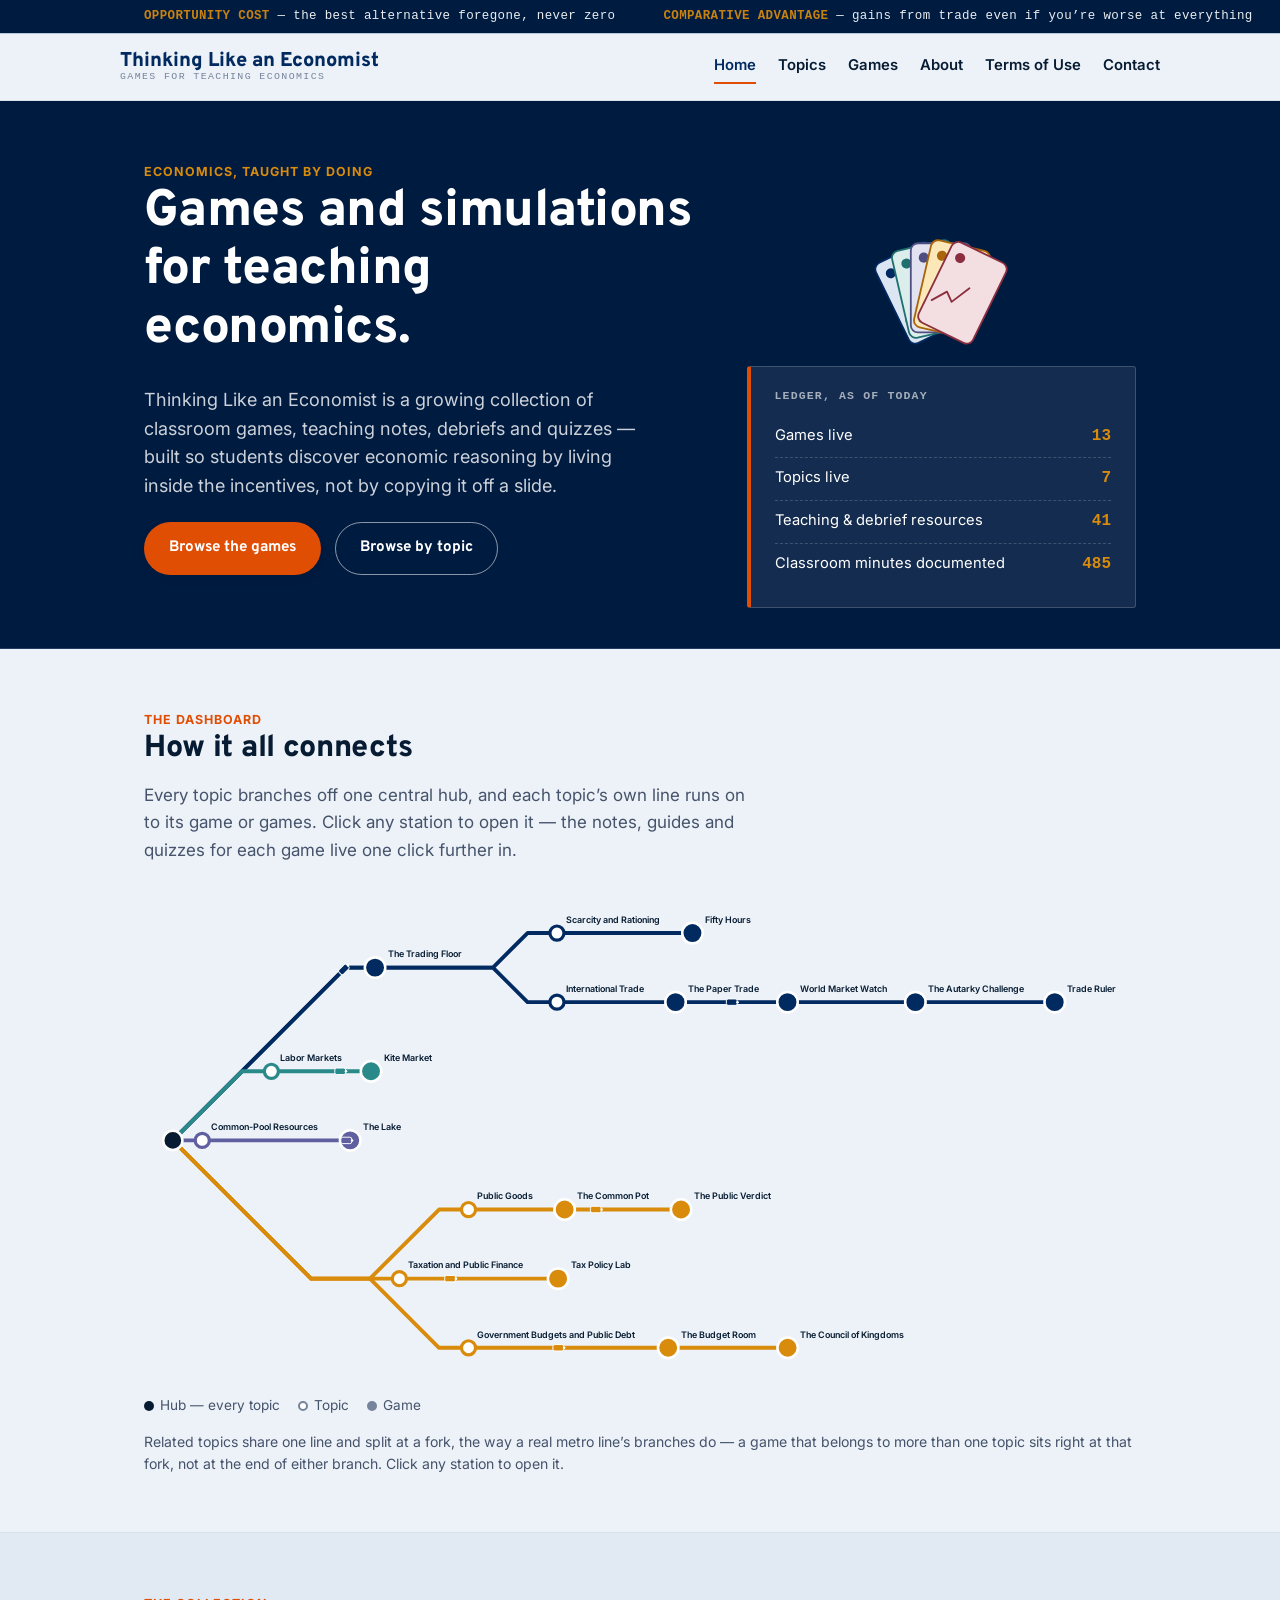
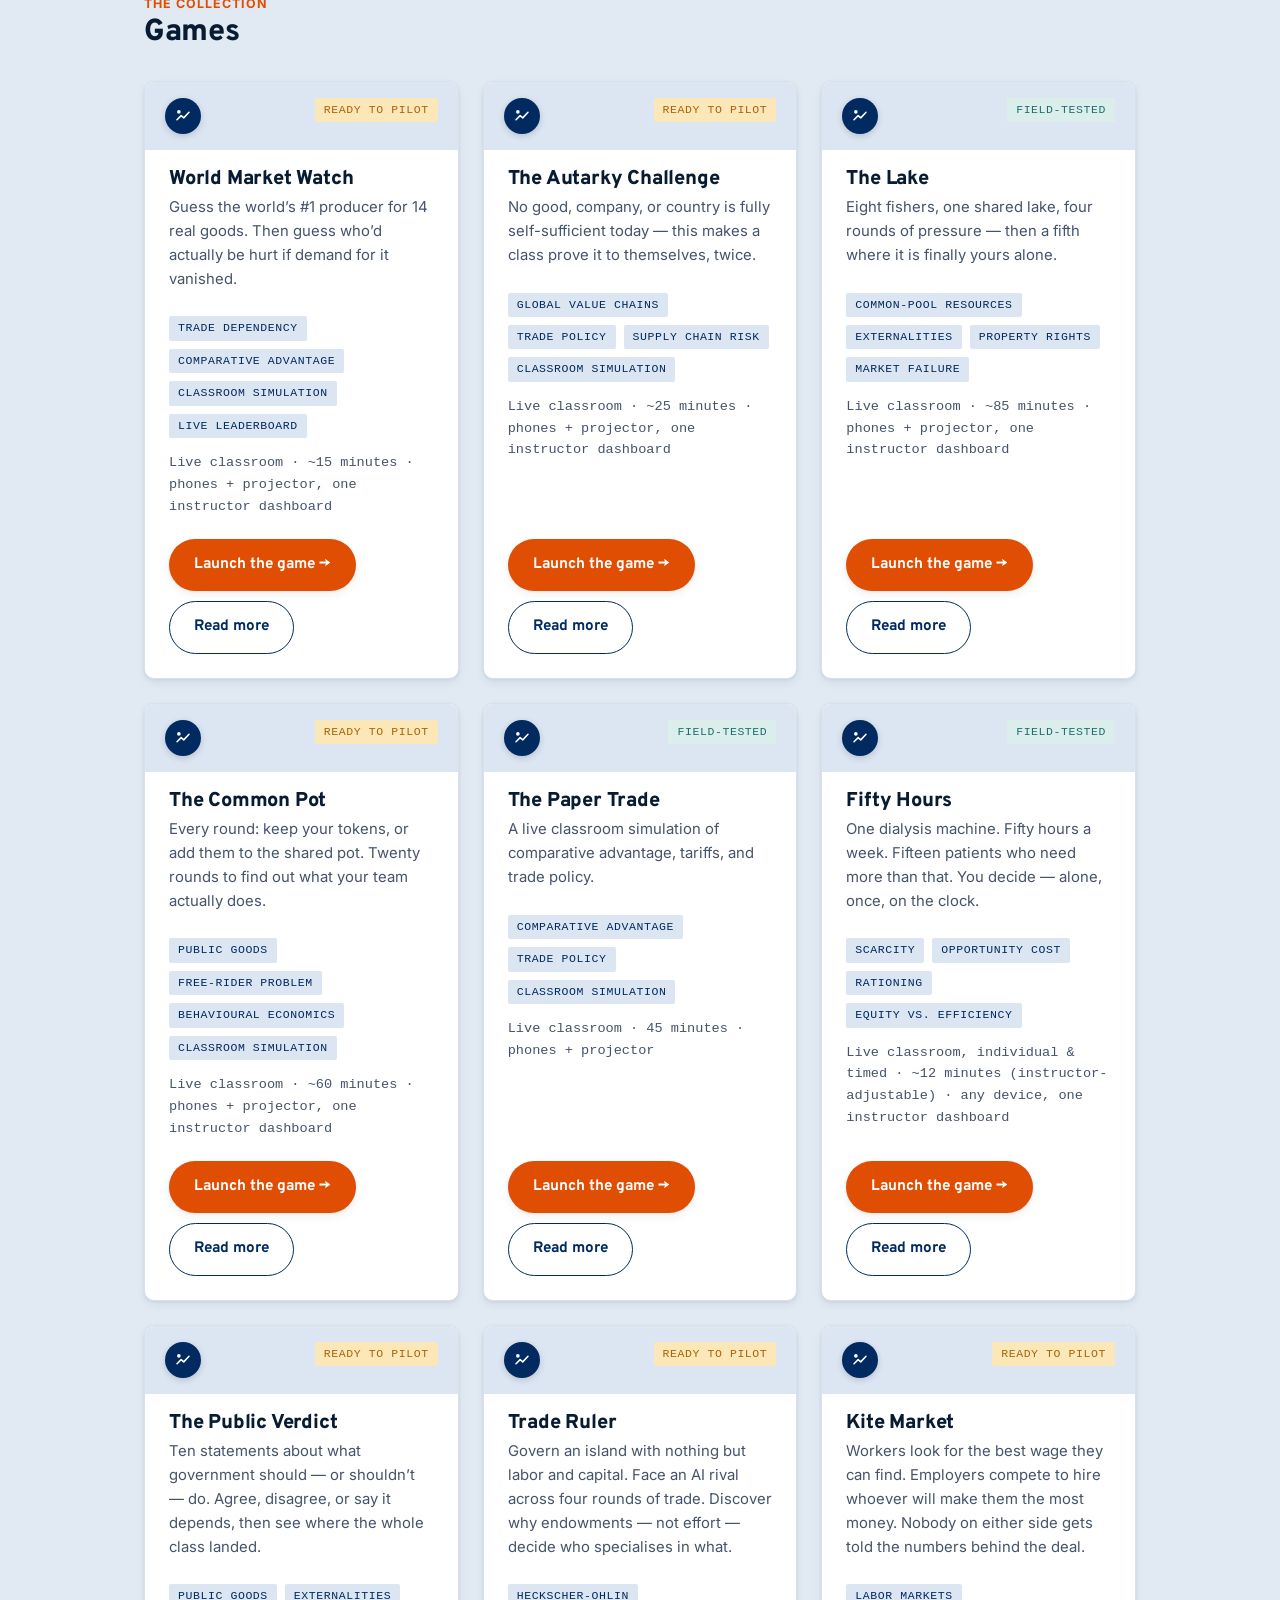
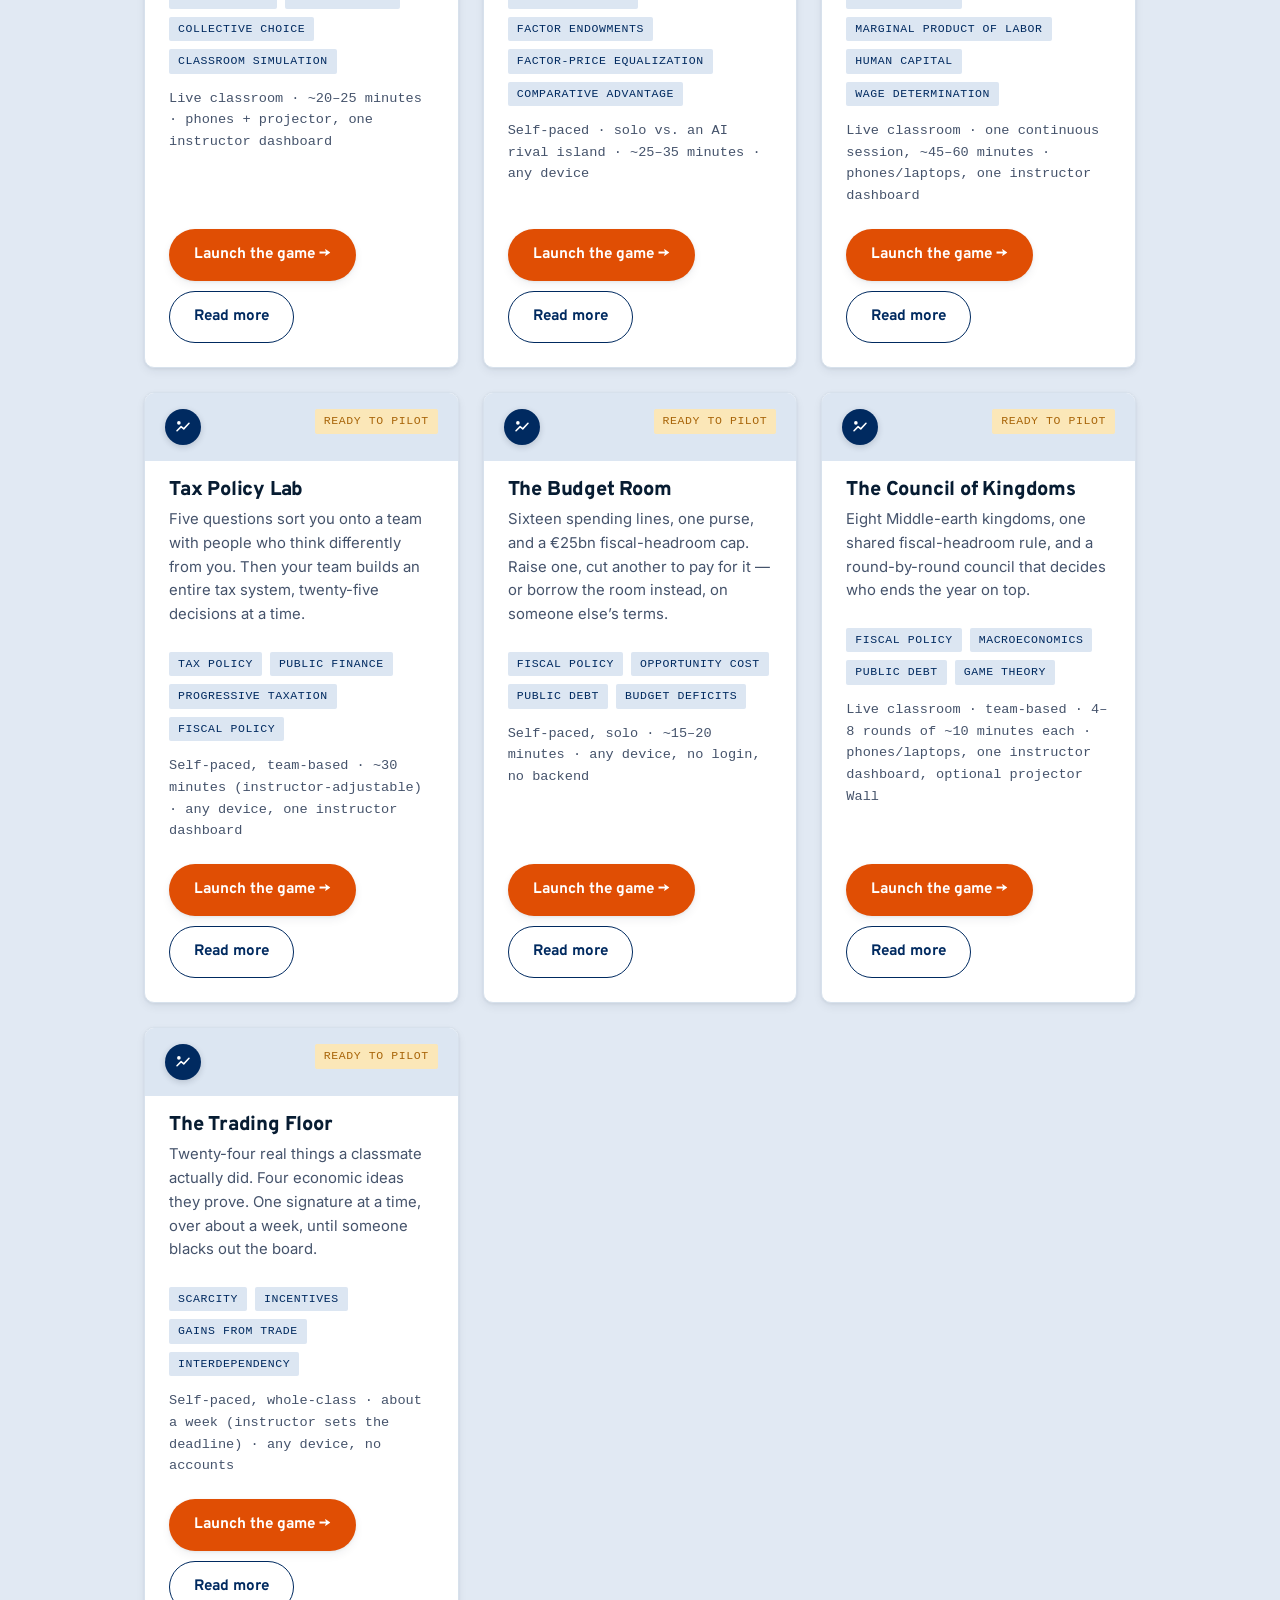
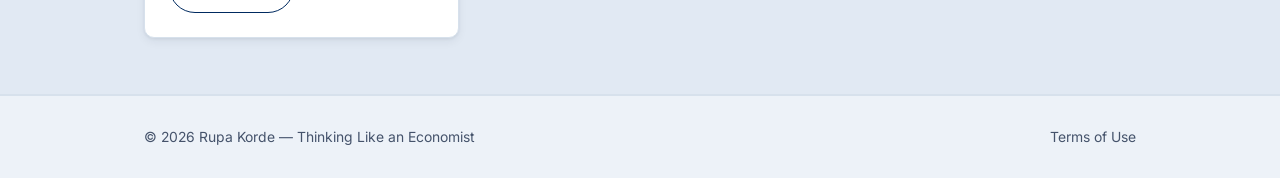
==== index.html @ d2909f65 "Cool the light-theme background, group games by live vs. self-paced Swap the light theme's warm crea" ====
<!DOCTYPE html>
<html lang="en">
<head>
<meta charset="UTF-8">
<meta name="viewport" content="width=device-width, initial-scale=1.0">
<title>Thinking Like an Economist</title>
<meta name="description" content="Classroom games for teaching economics by discovery, by Rupa Korde.">
<link rel="preconnect" href="https://fonts.googleapis.com">
<link rel="preconnect" href="https://fonts.gstatic.com" crossorigin>
<link href="https://fonts.googleapis.com/css2?family=Overpass:wght@400;600;700;800&family=Inter:wght@400;500;600;700&display=swap" rel="stylesheet">
<style>

/* ============================================================
   THINKING LIKE AN ECONOMIST — design tokens
   Restyled to match wageindicator-life-story.netlify.app: deep
   navy + warm cream + one confident burnt-orange accent, bold
   rounded Overpass headings over Inter body text. --blue is kept
   as the variable name for that navy (it’s still "the house
   colour"); --chalk/--rise/--stamp/--violet stay as the map’s
   categorical topic colours, just re-muted to sit quietly next
   to navy/cream/orange instead of reading as a bright rainbow.
   ============================================================ */
:root{
  --paper:      #EDF2F8;
  --paper-2:    #E1E9F3;
  --panel:      #FFFFFF;
  --ink:        #071C32;
  --ink-soft:   #45536B;
  --ink-faint:  #75839C;
  --rule:       #D7E1EC;
  --rule-strong:#B7C7DD;

  --blue:       #002A60;
  --blue-deep:  #001B40;
  --blue-soft:  #DCE6F2;
  --panel-deep: #001B40;
  --blue-line:  #002A60;

  --chalk:      #A8650A;
  --chalk-bg:   #FBE7B8;
  --chalk-line: #D98B0C;

  --rise:       #1F6F6F;
  --rise-bg:    #DCEEEC;
  --rise-line:  #2A8A8A;

  --stamp:      #8B2E3F;
  --stamp-bg:   #F3DEE1;
  --stamp-line: #A83A4D;

  --violet:     #4F4E82;
  --violet-bg:  #E3E2F0;
  --violet-line:#605FA0;

  --forest:     #2E6B3E;
  --forest-bg:  #DCEEDC;
  --forest-line:#3D8A4E;

  --plum:       #6B2E63;
  --plum-bg:    #EEDCEA;
  --plum-line:  #8A3D80;

  --orange:      #E04E04;
  --orange-deep: #B33E03;
  --orange-soft: #FBDDCC;

  --font-display: "Overpass", system-ui, -apple-system, "Segoe UI", sans-serif;
  --font-body: "Inter", system-ui, -apple-system, "Segoe UI", sans-serif;
  --font-mono: ui-monospace, "SF Mono", Menlo, monospace;

  --max: 1040px;

  --shadow-xs: 0 1px 2px rgba(7,28,50,.06);
  --shadow-sm: 0 1px 3px rgba(7,28,50,.07), 0 4px 10px rgba(7,28,50,.06);
  --shadow-md: 0 4px 10px rgba(7,28,50,.08), 0 10px 24px rgba(7,28,50,.09);
  --shadow-lg: 0 8px 16px rgba(7,28,50,.10), 0 20px 40px rgba(7,28,50,.14);
}

@media (prefers-color-scheme: dark){
  :root:not([data-theme="light"]){
    --paper:      #04152E;
    --paper-2:    #071F3E;
    --panel:      #0B2648;
    --ink:        #F3ECDD;
    --ink-soft:   #B9C4D6;
    --ink-faint:  #8393AC;
    --rule:       #1C3A63;
    --rule-strong:#2E4F7D;

    --blue:       #6E93D6;
    --blue-deep:  #A9C2EC;
    --blue-soft:  #14294A;
    --panel-deep: #0B2648;

    --chalk:      #F2B25A;
    --chalk-bg:   #3A2A10;
    --chalk-line: #E0993B;

    --rise:       #4FB5B5;
    --rise-bg:    #0F2C2C;
    --rise-line:  #63C9C9;

    --stamp:      #E27A8C;
    --stamp-bg:   #341419;
    --stamp-line: #D9899A;

    --violet:     #9B9AD1;
    --violet-bg:  #201F3A;
    --violet-line:#ADACDE;

    --forest:     #6FCB82;
    --forest-bg:  #12301A;
    --forest-line:#59C273;

    --plum:       #CB82C0;
    --plum-bg:    #301229;
    --plum-line:  #C359B6;

    --orange:      #FF7A3D;
    --orange-deep: #FFA06B;
    --orange-soft: #3A1D0E;
  }
}
:root[data-theme="dark"]{
  --paper:      #04152E;
  --paper-2:    #071F3E;
  --panel:      #0B2648;
  --ink:        #F3ECDD;
  --ink-soft:   #B9C4D6;
  --ink-faint:  #8393AC;
  --rule:       #1C3A63;
  --rule-strong:#2E4F7D;

  --blue:       #6E93D6;
  --blue-deep:  #A9C2EC;
  --blue-soft:  #14294A;
  --panel-deep: #0B2648;

  --chalk:      #F2B25A;
  --chalk-bg:   #3A2A10;
  --chalk-line: #E0993B;

  --rise:       #4FB5B5;
  --rise-bg:    #0F2C2C;
  --rise-line:  #63C9C9;

  --stamp:      #E27A8C;
  --stamp-bg:   #341419;
  --stamp-line: #D9899A;

  --violet:     #9B9AD1;
  --violet-bg:  #201F3A;
  --violet-line:#ADACDE;

  --forest:     #6FCB82;
  --forest-bg:  #12301A;
  --forest-line:#59C273;

  --plum:       #CB82C0;
  --plum-bg:    #301229;
  --plum-line:  #C359B6;

  --orange:      #FF7A3D;
  --orange-deep: #FFA06B;
  --orange-soft: #3A1D0E;
}

*{ box-sizing: border-box; }
html{ scroll-behavior: smooth; }
body{
  margin:0;
  background: var(--paper);
  color: var(--ink);
  font-family: var(--font-body);
  font-size: 17px;
  line-height: 1.6;
  -webkit-text-size-adjust: 100%;
}
img{ max-width:100%; display:block; }
a{ color: var(--blue); text-decoration: none; }
a:hover{ text-decoration: underline; }
:focus-visible{ outline: 2px solid var(--blue); outline-offset: 2px; }

h1,h2,h3,h4{
  font-family: var(--font-display);
  color: var(--ink);
  line-height: 1.14;
  margin: 0 0 .5em;
  text-wrap: balance;
  font-weight: 800;
  letter-spacing: -.01em;
}
h1{ font-size: clamp(2.1rem, 4.4vw, 3.2rem); }
h2{ font-size: clamp(1.5rem, 2.6vw, 1.9rem); }
h3{ font-size: 1.25rem; }
p{ margin: 0 0 1em; max-width: 65ch; }
.prose p, .prose li{ max-width: 68ch; }

.container{ max-width: var(--max); margin: 0 auto; padding: 0 24px; }
.eyebrow{
  font-family: var(--font-body);
  font-weight: 700;
  text-transform: uppercase;
  letter-spacing: .08em;
  font-size: .78rem;
  color: var(--orange);
}
.mono{ font-family: var(--font-mono); font-variant-numeric: tabular-nums; }

#app{ animation: page-fade-in .28s ease; }
@keyframes page-fade-in{
  from{ opacity: 0; transform: translateY(6px); }
  to{ opacity: 1; transform: translateY(0); }
}
@media (prefers-reduced-motion: reduce){
  #app{ animation: none; }
}

/* ---------------- header + ticker ---------------- */
.site-header{
  position: sticky; top:0; z-index: 30;
  background: var(--paper);
  border-bottom: 1px solid var(--rule);
  box-shadow: var(--shadow-xs);
}
.ticker-wrap{
  background: var(--panel-deep);
  color: #fff;
  overflow: hidden;
  white-space: nowrap;
  border-bottom: 1px solid var(--rule-strong);
}
.ticker{
  display:inline-flex;
  gap: 48px;
  padding: 6px 0;
  animation: ticker-scroll 42s linear infinite;
  font-family: var(--font-mono);
  font-size: .78rem;
  letter-spacing: .03em;
}
.ticker span{ opacity:.92; }
.ticker span b{ color: var(--chalk-line); font-weight:600; }
@keyframes ticker-scroll{
  from{ transform: translateX(0); }
  to{ transform: translateX(-50%); }
}
@media (prefers-reduced-motion: reduce){
  .ticker{ animation: none; }
}

.nav-row{
  display:flex; align-items:center; justify-content: space-between;
  gap: 16px; flex-wrap: wrap;
  padding: 16px 0;
}
.brand{
  font-family: var(--font-display);
  font-weight: 800;
  font-size: 1.25rem;
  color: var(--blue);
  display:flex; flex-direction:column; line-height:1.1;
}
.brand small{
  font-family: var(--font-mono);
  font-size: .62rem;
  letter-spacing: .14em;
  text-transform: uppercase;
  color: var(--ink-faint);
  font-weight: 500;
}
.site-nav{ display:flex; gap: 22px; flex-wrap: wrap; }
@media (max-width: 480px){
  .site-nav{ gap: 8px 10px; }
  .site-nav a{ font-size: .84rem; }
}
.site-nav a{
  color: var(--ink); font-weight: 600; font-size: .93rem;
  padding: 4px 0; border-bottom: 2px solid transparent;
}
.site-nav a{ transition: border-color .15s ease, color .15s ease; }
.site-nav a:hover{ text-decoration:none; border-bottom-color: var(--rule-strong); }
.site-nav a.active{ border-bottom-color: var(--orange); color: var(--blue); }

/* ---------------- buttons / tags / stamp ---------------- */
.btn{
  display:inline-flex; align-items:center; gap:.5em;
  font-family: var(--font-display); font-weight: 700; font-size: .95rem;
  padding: 13px 24px; border-radius: 999px;
  border: 1px solid transparent;
  background: var(--orange);
  color: #fff !important;
  cursor:pointer; text-decoration:none !important;
  box-shadow: var(--shadow-sm);
  transition: box-shadow .18s ease, transform .12s ease, background-color .15s ease;
}
.btn:hover{ background: var(--orange-deep); box-shadow: var(--shadow-md); transform: translateY(-2px); }
.btn:active{ transform: translateY(0); box-shadow: var(--shadow-xs); }
.btn.ghost{ background: transparent; border: 1.5px solid var(--blue); color: var(--blue) !important; box-shadow: none; }
.btn.ghost:hover{ background: var(--blue-soft); box-shadow: none; transform: translateY(-2px); }
.btn.disabled{ opacity:.55; cursor:not-allowed; pointer-events:none; background: var(--ink-faint); border-color: var(--ink-faint); box-shadow:none; transform:none; }

.tag{
  font-family: var(--font-mono); font-size: .72rem; text-transform: uppercase;
  letter-spacing: .05em; padding: 3px 9px; border-radius: 2px;
  background: var(--blue-soft); color: var(--blue);
  display:inline-block;
  align-self: flex-start; /* prevents a lone .tag from stretching full-width as a direct child of a flex column, e.g. .card */
}
.tag.live{ background: var(--rise-bg); color: var(--rise); }
.tag.chalk{ background: var(--chalk-bg); color: var(--chalk); }
.tag.stamp{ background: var(--stamp-bg); color: var(--stamp); }
.tag.violet{ background: var(--violet-bg); color: var(--violet); }

.stamp-badge{
  display:inline-block;
  font-family: var(--font-mono);
  font-size: .68rem;
  letter-spacing: .08em;
  text-transform: uppercase;
  color: var(--stamp);
  border: 1.5px solid var(--stamp);
  padding: 5px 10px;
  border-radius: 2px;
  transform: rotate(-3deg);
  background: var(--stamp-bg);
}

/* ---------------- hero / ledger spread ----------------
   Every page’s top band — home, games, topics, about, terms,
   contact, and every individual game/resource page — shares this
   one dark-navy treatment, so the whole site reads as one system
   rather than a light site with one dark page bolted on. */
.hero{
  padding: 56px 0 40px;
  background: var(--panel-deep);
  border-bottom: 1px solid rgba(255,255,255,.15);
}
.hero .eyebrow{ color: var(--chalk-line); }
.hero h1{ color: #fff; }
.hero p.lead{ color: rgba(255,255,255,.8); font-size: 1.13rem; max-width: 46ch; }
.hero .subnav{ border-bottom-color: rgba(255,255,255,.18); }
.hero .subnav a{ color: rgba(255,255,255,.65); }
.hero .subnav a:hover{ color: #fff; }
.hero .subnav a.active{ color: var(--chalk-line); border-bottom-color: var(--chalk-line); }
.hero .stamp-badge{ color: var(--chalk-line); border-color: var(--chalk-line); background: rgba(255,255,255,.08); }
.hero-home .index-card{
  background: rgba(255,255,255,.08);
  border-color: rgba(255,255,255,.18);
  border-left-color: var(--orange);
  box-shadow: none;
}
.hero-home .index-card h4{ color: rgba(255,255,255,.62); }
.hero-home .stat-row{ color: #fff; border-bottom-color: rgba(255,255,255,.18); }
.hero-home .stat-row .n{ color: var(--chalk-line); }
.hero .btn.ghost{ border-color: rgba(255,255,255,.55); color: #fff !important; }
.hero .btn.ghost:hover{ background: rgba(255,255,255,.12); }
.ledger-spread{
  display:grid; grid-template-columns: 1.3fr .9fr; gap: 40px; align-items: start;
}
@media (max-width: 760px){ .ledger-spread{ grid-template-columns: 1fr; } }
.hero-actions{ display:flex; gap: 14px; margin-top: 22px; flex-wrap: wrap; }

.hero-right{ display:flex; flex-direction:column; gap: 22px; }
.hero-art{ display:block; width:100%; max-width: 230px; height:auto; overflow: visible; margin: 0 auto; }
.hero-card{ animation: card-float 5s ease-in-out infinite; }
@keyframes card-float{
  0%, 100%{ transform: translateY(0); }
  50%{ transform: translateY(-7px); }
}
@media (max-width: 760px){ .hero-art{ max-width: 170px; } }
@media (prefers-reduced-motion: reduce){ .hero-card{ animation: none; } }

/* ---------------- scroll-reveal ---------------- */
.reveal{ opacity: 0; transform: translateY(18px); transition: opacity .55s ease, transform .55s ease; }
.reveal.in{ opacity: 1; transform: none; }
@media (prefers-reduced-motion: reduce){
  .reveal{ opacity:1; transform:none; transition:none; }
}

.index-card{
  background: var(--panel);
  border: 1px solid var(--rule);
  border-left: 4px solid var(--blue);
  border-radius: 3px;
  padding: 22px 24px;
  box-shadow: var(--shadow-sm);
}
.index-card h4{
  font-family: var(--font-mono); font-size: .72rem; letter-spacing:.1em;
  text-transform: uppercase; color: var(--ink-faint); margin: 0 0 14px;
}
.stat-row{
  display:flex; justify-content: space-between; align-items: baseline;
  padding: 8px 0; border-bottom: 1px dashed var(--rule);
  font-size: .92rem;
}
.stat-row:last-child{ border-bottom:none; }
.stat-row .n{ font-family: var(--font-mono); font-weight:600; color: var(--blue); font-size: 1rem; }

/* ---------------- sections ---------------- */
section{ padding: 56px 0; }
section.alt{ background: var(--paper-2); border-top:1px solid var(--rule); border-bottom:1px solid var(--rule); }
.section-head{ max-width: 620px; margin-bottom: 30px; }
.section-head p{ color: var(--ink-soft); }

.grid{ display:grid; grid-template-columns: repeat(auto-fit, minmax(270px, 1fr)); gap: 24px; }
.card{
  background: var(--panel); border: 1px solid var(--rule); border-radius: 10px;
  padding: 0; display:flex; flex-direction:column; overflow: hidden;
  box-shadow: var(--shadow-sm);
  transition: box-shadow .22s ease, transform .22s ease, border-color .22s ease;
}
.card:hover{ box-shadow: var(--shadow-lg); transform: translateY(-6px); border-color: var(--rule-strong); }
.card-band{
  display:flex; align-items:center; justify-content:space-between; gap:10px;
  padding: 16px 20px;
  background: var(--blue-soft);
}
.card-icon{
  width:36px; height:36px; border-radius:50%; flex:none;
  display:flex; align-items:center; justify-content:center;
  box-shadow: 0 2px 6px rgba(16,26,48,.18);
  background: var(--blue);
}
.card-body{ padding: 18px 24px 24px; display:flex; flex-direction:column; flex:1; }
.card h3{ margin-bottom: .3em; }
.card .muted{ color: var(--ink-soft); font-size: .93rem; }
.card .tags{ margin: 10px 0 14px; display:flex; gap:8px; flex-wrap:wrap; }
.card .spacer{ flex:1; }

/* ---------------- subway map ---------------- */
.map-legend{ display:flex; gap: 18px; flex-wrap: wrap; margin-top: 18px; font-size: .85rem; color: var(--ink-soft); }
.map-legend .dot{ display:inline-block; width:10px; height:10px; border-radius:50%; margin-right:6px; vertical-align: -1px; }
.subway-fig{ margin: 0; overflow-x: auto; overflow-y: hidden; -webkit-overflow-scrolling: touch; }
.subway-fig svg{ width:100%; min-width: 640px; height:auto; display:block; }
.subway-fig figcaption{ margin-top: 14px; color: var(--ink-soft); font-size: .88rem; }
.subway-fig a text{ fill: var(--ink); font-family: var(--font-body); transition: fill .15s ease; }
.subway-fig a:hover text{ fill: var(--blue); }
.subway-fig circle.station{ transition: stroke-width .15s ease, filter .15s ease; }
.subway-fig a:hover circle.station{ stroke-width: 4; filter: drop-shadow(0 3px 6px rgba(16,26,48,.28)); }

/* ---------------- game overview / notes ---------------- */
.game-head{ display:flex; justify-content: space-between; gap: 24px; flex-wrap: wrap; align-items:flex-start; margin-bottom: 8px; }
.subnav{
  display:flex; gap: 6px; flex-wrap: wrap; margin: 22px 0 34px;
  border-bottom: 1px solid var(--rule); padding-bottom: 2px;
}
.subnav a{
  font-family: var(--font-mono); font-size: .8rem; text-transform: uppercase; letter-spacing: .04em;
  color: var(--ink-soft); padding: 8px 12px; border-bottom: 2px solid transparent;
}
.subnav a:hover{ text-decoration:none; color: var(--ink); }
.subnav a.active{ color: var(--blue); border-bottom-color: var(--blue); font-weight: 600; }

.ledger-note{
  border-left: 3px solid var(--rule-strong);
  padding-left: 22px;
  position: relative;
}
.ledger-note::before{
  content:"";
  position:absolute; left:-1px; top:0; bottom:0; width:1px;
  background: repeating-linear-gradient(to bottom, var(--rule-strong) 0 6px, transparent 6px 12px);
  display:none;
}
.at-a-glance{
  display:grid; grid-template-columns: repeat(auto-fit, minmax(200px,1fr));
  gap: 16px; margin: 20px 0 30px;
}
.at-a-glance .item{
  background: var(--paper-2); border: 1px solid var(--rule); border-radius: 3px;
  padding: 12px 14px;
}
.at-a-glance .item .k{ font-family: var(--font-mono); font-size: .68rem; text-transform:uppercase; letter-spacing:.08em; color: var(--ink-faint); }
.at-a-glance .item .v{ font-size: .95rem; margin-top: 3px; }

.category-block{
  border: 1px solid var(--rule); border-radius: 4px; padding: 20px 22px; margin-bottom: 18px;
  background: var(--panel);
}
.category-block h4{ font-family: var(--font-display); font-size: 1.08rem; margin: 0 0 6px; }
.category-block .count{ font-family: var(--font-mono); font-size: .78rem; color: var(--ink-faint); }
.condition-example{
  border-top: 1px dashed var(--rule); margin-top: 12px; padding-top: 12px;
}
.condition-example .title{ font-weight: 600; font-size: .95rem; }
.condition-example .debrief{ color: var(--blue); font-size: .85rem; font-family: var(--font-mono); }
.discussion-q{
  margin-top: 12px; padding: 10px 14px; background: var(--chalk-bg); border-radius: 3px;
  font-size: .9rem; color: var(--chalk);
}

.glossary dt{ font-weight: 700; font-family: var(--font-display); font-size: 1.02rem; margin-top: 16px; }
.glossary dd{ margin: 4px 0 0; color: var(--ink-soft); }

/* ---------------- quiz ---------------- */
.quiz-progress{
  font-family: var(--font-mono); font-size: .85rem; color: var(--ink-soft); margin-bottom: 18px;
}
.quiz-q{
  border: 1px solid var(--rule); border-radius: 4px; padding: 18px 20px; margin-bottom: 16px; background: var(--panel);
}
.quiz-q .qn{ font-family: var(--font-mono); font-size: .74rem; color: var(--ink-faint); }
.quiz-q .qtext{ font-weight: 600; margin: 6px 0 12px; }
.quiz-opt{ display:flex; align-items:flex-start; gap: 10px; padding: 8px 0; cursor:pointer; font-size: .95rem; }
.quiz-opt input{ margin-top: 4px; accent-color: var(--blue); }
.quiz-q.graded.correct{ border-color: var(--rise-line); }
.quiz-q.graded.wrong{ border-color: var(--stamp-line); }
.quiz-explain{ display:none; margin-top: 10px; padding: 10px 12px; border-radius: 3px; font-size: .88rem; }
.quiz-q.graded .quiz-explain{ display:block; }
.quiz-q.graded.correct .quiz-explain{ background: var(--rise-bg); color: var(--rise); }
.quiz-q.graded.wrong .quiz-explain{ background: var(--stamp-bg); color: var(--stamp); }
.quiz-opt.opt-correct{ font-weight:700; }
.quiz-score{
  border: 2px solid var(--blue); border-radius: 4px; padding: 20px 24px; margin-bottom: 24px;
  background: var(--blue-soft);
  box-shadow: var(--shadow-sm);
  display:none;
}
.quiz-score.show{ display:block; }
.quiz-score .big{ font-family: var(--font-mono); font-size: 2rem; color: var(--blue); font-weight:600; }

/* ---------------- about ---------------- */
.about-layout{ display:grid; grid-template-columns: 220px 1fr; gap: 40px; align-items: start; }
@media (max-width: 640px){ .about-layout{ grid-template-columns: 1fr; } }
/* A colour-ring monogram badge — every one of the site’s five topic
   colours in one place, standing in for a portrait until a real photo
   exists. To swap in a photo later: put it at assets/img/rupa-korde.jpg
   and replace .portrait’s two inner divs with a single <img>; .portrait
   img below already has the fill/crop rule ready for that swap. */
.portrait{
  position:relative; width:100%; max-width:230px; aspect-ratio:1; margin: 0 auto;
  border-radius:50%; padding:9px;
  background: conic-gradient(from 200deg, var(--blue), var(--rise), var(--violet), var(--chalk), var(--stamp), var(--blue));
  box-shadow: var(--shadow-md);
}
.portrait-inner{
  position:absolute; inset:9px; border-radius:50%; background: var(--panel);
  display:flex; align-items:center; justify-content:center;
  font-family: var(--font-display); font-weight:600; font-size:3.4rem; color: var(--ink);
}
.portrait img{ width:100%; height:100%; object-fit:cover; border-radius:50%; }

.editor-note{
  border-left: 3px solid var(--chalk-line); background: var(--chalk-bg); padding: 10px 14px;
  font-size: .87rem; color: var(--chalk); margin: 0 0 1.4em; border-radius: 0 3px 3px 0;
}
.editor-note strong{ color: var(--ink); }

/* ---------------- terms ---------------- */
.clause{ margin-bottom: 34px; }
.clause h2{ display:flex; align-items:baseline; gap: 10px; }
.clause .concept{ font-family: var(--font-mono); font-size: 1.15rem; font-weight: 600; text-transform:uppercase; letter-spacing:.03em; color: var(--blue); background: var(--blue-soft); padding: 6px 12px; border-radius: 3px; }

.empty-state{ border: 1px dashed var(--rule); border-radius: 4px; padding: 32px; text-align: center; color: var(--ink-soft); }

/* ---------------- contact form ---------------- */
.contact-form{ max-width: 560px; display:flex; flex-direction:column; gap:18px; }
.contact-form .field{ display:flex; flex-direction:column; gap:6px; }
.contact-form .field span{
  font-family: var(--font-mono); font-size: .74rem; text-transform: uppercase;
  letter-spacing: .06em; color: var(--ink-soft);
}
.contact-form input, .contact-form textarea{
  font-family: var(--font-body); font-size: .98rem; color: var(--ink);
  background: var(--panel); border: 1px solid var(--rule); border-radius: 3px;
  padding: 11px 13px; resize: vertical;
  transition: border-color .15s ease, box-shadow .15s ease;
}
.contact-form input:focus, .contact-form textarea:focus{
  outline: none; border-color: var(--blue); box-shadow: 0 0 0 3px var(--blue-soft);
}
.contact-form button{ align-self: flex-start; }

/* ---------------- accordions ---------------- */
.accordion{ border-top: 1px solid var(--rule); margin: 18px 0; }
.accordion-item{ border-bottom: 1px solid var(--rule); }
.accordion-header{
  width:100%; text-align:left; background:none; border:none; padding:16px 4px;
  font-family: var(--font-display); font-size: 1.08rem; font-weight:600; color: var(--ink);
  cursor:pointer; display:flex; justify-content:space-between; align-items:center; gap:14px;
  transition: color .15s ease;
}
.accordion-header:hover{ color: var(--blue); }
.accordion-item .chev{ transition: transform .15s ease; color: var(--ink-faint); font-size: 1.2rem; flex:none; }
.accordion-item.open .chev{ transform: rotate(180deg); }
.accordion-panel{ padding: 0 4px 22px; }
.accordion-panel h4{ font-family: var(--font-display); font-size: 1rem; margin: 16px 0 8px; }
.accordion-panel .accordion{ margin: 8px 0 0; }

/* ---------------- tabs (round selector / category selector) ---------------- */
.tabs{ margin: 18px 0 30px; }
.tab-buttons{ display:flex; flex-wrap:wrap; gap: 8px; margin-bottom: 20px; }
.tab-btn{
  font-family: var(--font-mono); font-size: .76rem; text-transform: uppercase; letter-spacing: .03em;
  padding: 9px 15px; border: 1px solid var(--rule); background: var(--panel); border-radius: 20px;
  cursor:pointer; color: var(--ink-soft);
  transition: border-color .15s ease, color .15s ease, background-color .15s ease, box-shadow .15s ease;
}
.tab-btn:hover{ border-color: var(--rule-strong); color: var(--ink); box-shadow: var(--shadow-xs); }
.tab-btn.active{ background: var(--blue); color: #fff; border-color: var(--blue); box-shadow: var(--shadow-xs); }

.epigraph{
  font-family: var(--font-display); font-style: italic; font-size: 1.05rem; color: var(--ink-soft);
  border-left: 3px solid var(--rule-strong); padding-left: 16px; margin: 0 0 14px;
}
.price-badge{ font-family: var(--font-mono); font-size: .82rem; color: var(--blue); font-weight:600; margin: 0 0 12px; }
.worked-box{
  background: var(--paper-2); border: 1px solid var(--rule); border-radius: 4px;
  padding: 14px 18px; font-family: var(--font-mono); font-size: .84rem; line-height: 1.8; margin: 14px 0;
}
.prompt-box{ border: 1px dashed var(--rule-strong); border-radius: 4px; padding: 12px 16px; margin-top: 14px; background: var(--panel); }
.prompt-box .p-item{ font-size: .87rem; color: var(--ink-soft); margin-bottom: 6px; }
.prompt-box .p-item::before{ content: "✎  "; }

.qa-block{ margin-top: 14px; padding: 12px 16px; border-left: 3px solid var(--blue); background: var(--blue-soft); border-radius: 0 3px 3px 0; }
.qa-block .who{ font-family: var(--font-mono); font-size: .72rem; text-transform: uppercase; letter-spacing: .06em; color: var(--blue); margin-bottom: 4px; }
.qa-block ul{ margin: 4px 0; }
.qa-block .opens{ font-size: .82rem; color: var(--ink-soft); margin-top: 8px; }

/* ---------------- print: this site is not meant to be printed whole ---------------- */
@media print{
  body *{ visibility: hidden !important; }
  body::after{
    content: "Thinking Like an Economist is built to be read online, one section at a time — not printed as a single document. Visit the site to continue.";
    visibility: visible !important; position: fixed; top: 38%; left: 8%; right: 8%;
    font-family: system-ui, sans-serif; font-size: 20px; text-align: center; color: #000;
  }
}

/* ---------------- footer ---------------- */
.site-footer{ border-top: 1px solid var(--rule); padding: 30px 0; color: var(--ink-soft); font-size: .87rem; }
.site-footer .container{ display:flex; justify-content: space-between; flex-wrap: wrap; gap: 12px; }
.site-footer a{ color: var(--ink-soft); }

</style>
</head>
<body>

<header class="site-header">
  <div class="ticker-wrap">
    <div class="container">
      <div class="ticker" id="ticker"></div>
    </div>
  </div>
  <div class="container nav-row">
    <a class="brand" href="#/">Thinking Like an Economist<small>Games for teaching economics</small></a>
    <nav class="site-nav" id="site-nav">
      <a href="#/" data-route="">Home</a>
      <a href="#/topics" data-route="topics">Topics</a>
      <a href="#/games" data-route="games">Games</a>
      <a href="#/about" data-route="about">About</a>
      <a href="#/terms" data-route="terms">Terms of Use</a>
      <a href="#/contact" data-route="contact">Contact</a>
    </nav>
  </div>
</header>

<main id="app"></main>

<footer class="site-footer">
  <div class="container">
    <span>&copy; <span id="year"></span> Rupa Korde — Thinking Like an Economist</span>
    <a href="#/terms">Terms of Use</a>
  </div>
</footer>

<script>
document.getElementById("year").textContent = new Date().getFullYear();

/* ============================================================
   DATA
   Add a new game: add an entry to GAMES, then a matching entry
   in TEACHING_NOTES / DEBRIEF_NOTES / STUDENT_NOTES / QUIZZES
   keyed by the same id. Add a new topic: add to TOPICS.
   ============================================================ */

/* ARCHIVED — not live. All games were removed from the site because their
   deployed links ran on the FLAME-linked Google account, which is no
   longer in use. This object is untouched and ready to reuse: once a
   game is redeployed from the new account, copy its entry (or the whole
   object) into the live `GAMES` below and update `link`.
   Per instruction: do not deploy or link games from the FLAME Apps
   Script account going forward. */
var GAMES_ARCHIVE = {
  "heckscher-ohlin": {
    id: "heckscher-ohlin",
    title: "The Heckscher-Ohlin Trade Game",
    tagline: "Two blocs, two goods, two factors, one recipe book — same technology, different endowments, and trade emerges anyway.",
    description: "Two blocs of teams — labour-abundant Labouria and capital-abundant Capitalia — hold the exact same recipes for Cloth and Machinery. Working alone from their own endowment, each bloc discovers its own home price for Cloth before a word of theory is said. When the border opens, both sides specialise in whatever their abundant factor makes cheaply and trade for the rest. A closing twist reassigns each student a factor of production and shows that not everyone inside a winning country actually wins.",
    format: "Live classroom · ~60 minutes · phones + projector, or paper and a whiteboard",
    status: "dev",
    statusLabel: "Ready to pilot",
    tags: ["Factor endowments", "Heckscher-Ohlin", "Gains from trade", "Income distribution"],
    link: "https://script.google.com/a/macros/flame.edu.in/s/AKfycbygfXhXjIZSCMP-3QKNZF2jBHD26bm_3FeGsavpa0x_IfjjLQ40hX999TgeDOSlpQIChg/exec",
    linkLabel: null,
    minutes: 60,
    glance: [
      { k: "Format", v: "Live classroom · ~60 minutes · phones + projector, or paper and a whiteboard" },
      { k: "Groups", v: "Any even number of teams, split into two blocs" },
      { k: "Status", v: "Designed and ready to pilot — not yet run in a classroom" }
    ]
  }
};

/* LIVE. */
var GAMES = {
  "world-market-watch": {
    id: "world-market-watch",
    title: "World Market Watch",
    tagline: "Guess the world’s #1 producer for 14 real goods. Then guess who’d actually be hurt if demand for it vanished.",
    description: "For each of 14 real products, a student first guesses which country produces the most of it — then, before that answer is revealed, guesses which of the same five countries would be hit hardest, as a share of their own economy, if world demand collapsed. The two guesses are often different countries. A live class pulse, two power-ups, streak and speed bonuses, and a running leaderboard turn a 15-minute warm-up into a real lesson about the gap between who makes the most and who actually depends on it most.",
    format: "Live classroom · ~15 minutes · phones + projector, one instructor dashboard",
    mode: "live",
    status: "dev",
    statusLabel: "Ready to pilot",
    tags: ["Trade dependency", "Comparative advantage", "Classroom simulation", "Live leaderboard"],
    link: "https://script.google.com/macros/s/AKfycbwE36cyudETUuSW6-pPmJTRHIuBAJpczHX8y0ii49EJ5aJaUndZ50wwt-ejW1ttkMBcrg/exec",
    linkLabel: null,
    minutes: 15,
    glance: [
      { k: "Format", v: "Live classroom · ~15 minutes · phones + projector" },
      { k: "Products", v: "14 real goods, order shuffled per student" },
      { k: "Mechanics", v: "Streak & speed bonuses, two power-ups, a live class pulse, a leaderboard" }
    ]
  },
  "autarky-challenge": {
    id: "autarky-challenge",
    title: "The Autarky Challenge",
    tagline: "No good, company, or country is fully self-sufficient today — this makes a class prove it to themselves, twice.",
    description: "Part one asks the room to name one good that could be made entirely within a single country, then takes a pencil apart, piece by piece, to show why the honest answer is none. Part two follows one smartphone through a real supply chain — a lithium mine in Chile, a chip fab in Taiwan, a battery plant in China, final assembly in Vietnam — and fires five real disruptions at it one at a time: an earthquake, a tariff, a blocked shipping route, nationalised mines, a factory fire. Each time, students predict what breaks, see the real production/price/employment/GDP consequences, then choose how they would respond from four policy options judged on fit, not marked right or wrong.",
    format: "Live classroom · ~25 minutes · phones + projector, one instructor dashboard",
    mode: "live",
    status: "dev",
    statusLabel: "Ready to pilot",
    tags: ["Global value chains", "Trade policy", "Supply chain risk", "Classroom simulation"],
    link: "https://script.google.com/macros/s/AKfycbysshexD8FlxGHGT36y5RApIt67KMyE-6PlAaPYPDUVXkHAo0CT85xgFpGbocljjbbVvw/exec",
    linkLabel: null,
    minutes: 25,
    glance: [
      { k: "Format", v: "Live classroom · ~25 minutes · phones + projector" },
      { k: "Structure", v: "12 instructor-paced steps, in two parts" },
      { k: "Case product", v: "One smartphone, a real four-country supply chain" }
    ]
  },
  "the-lake": {
    id: "the-lake",
    title: "The Lake",
    tagline: "Eight fishers, one shared lake, four rounds of pressure — then a fifth where it is finally yours alone.",
    description: "Eight students share a lake of 144 fish for four rounds, deciding privately each time how many to take while the price of a fish climbs from ₹10 toward ₹40. Between rounds the rules change — first nothing, then talk without enforcement, then a quota with a coin-toss inspector, then a certain price on overuse. In the fifth round the lake is divided into private ponds. The class discovers the tragedy of the commons by living it, then discovers why it is not inevitable.",
    format: "Live classroom · ~85 minutes · phones + projector, one instructor dashboard",
    mode: "live",
    status: "live",
    statusLabel: "Field-tested",
    tags: ["Common-pool resources", "Externalities", "Property rights", "Market failure"],
    link: "https://script.google.com/macros/s/AKfycbw-5W20lI6S_MAK5QQZnCsFptC97rQ_wnrXzjSEBfXukCASGugDZFkItd3ZtUk8Rpcnfg/exec",
    linkLabel: null,
    minutes: 85,
    glance: [
      { k: "Format", v: "Live classroom · ~85 minutes" },
      { k: "Lake size", v: "8 fishers per lake · any number of lakes at once" },
      { k: "Ceiling", v: "₹10,560 lake account, at six fish a round, every round" }
    ]
  },
  "the-common-pot": {
    id: "the-common-pot",
    title: "The Common Pot",
    tagline: "Every round: keep your tokens, or add them to the shared pot. Twenty rounds to find out what your team actually does.",
    description: "Up to forty students split into four teams. Each round, every student divides a token endowment between keeping it — worth a fixed amount to them alone — and giving it to the team’s shared pot, which pays every teammate back, not just the giver. The same numbers that decide everything (the private payoff, the pot’s return rate, any minimum target) simply change from round to round, in four blocks: a fixed baseline, a falling private return, a rising outside match, and a closing run of tipping-point and uncertainty rounds. Nothing is ever labelled for students — no round count, no free-rider talk, no “public good” — they only ever see the numbers and decide what to do about them.",
    format: "Live classroom · ~60 minutes · phones + projector, one instructor dashboard",
    mode: "live",
    status: "dev",
    statusLabel: "Ready to pilot",
    tags: ["Public goods", "Free-rider problem", "Behavioural economics", "Classroom simulation"],
    link: "https://script.google.com/macros/s/AKfycbzjPc_ynBoxYZxC3Ihdrtwjo65DczOAh7iz8Da3Hm5cXqIM-s8ZhIlcqoe2gNymtpjh/exec",
    linkLabel: null,
    minutes: 60,
    glance: [
      { k: "Format", v: "Live classroom · ~60 minutes · phones + projector" },
      { k: "Structure", v: "20 rounds in 4 blocks, with 3 built-in discussion breaks" },
      { k: "Teams", v: "4 teams (A–D), up to ~40 students, self-balancing" }
    ]
  },
  "trade-game": {
    id: "trade-game",
    title: "The Paper Trade",
    tagline: "A live classroom simulation of comparative advantage, tariffs, and trade policy.",
    description: "Students are split into six “countries” with unequal tools and starting cash, and must manufacture and trade paper shapes for profit while the instructor fires real-time conditions — tariffs, subsidies, embargoes, quotas, cartels — into the live market. Based on John Sloman’s International Trade Game (Economics Network, 2002).",
    format: "Live classroom · 45 minutes · phones + projector",
    mode: "live",
    status: "live",
    statusLabel: "Field-tested",
    tags: ["Comparative advantage", "Trade policy", "Classroom simulation"],
    link: "https://script.google.com/macros/s/AKfycbwDs-5uIXomQLvFnsyFgihArn8-fIld6hQGhUOsWozQEgRlLml0xLICMv7TxAqx3qfAwg/exec",
    linkLabel: null,
    minutes: 45,
    glance: [
      { k: "Format", v: "Live classroom · 45 minutes · phones + projector" },
      { k: "Class size", v: "40 students · 6 countries" },
      { k: "Conditions in the library", v: "51 across 6 categories" }
    ]
  },
  "fifty-hours": {
    id: "fifty-hours",
    title: "Fifty Hours",
    tagline: "One dialysis machine. Fifty hours a week. Fifteen patients who need more than that. You decide — alone, once, on the clock.",
    description: "Each student runs a district hospital with one dialysis machine — fifty hours a week, and fifteen patients on this morning’s list whose combined need is ninety-five. There is no team and no live market: they allocate the hours alone, submit once, then answer fifteen graded questions on the economics of the choice they just made — scarcity, opportunity cost, sunk cost, and the gap between what people say about fairness and what they actually do once the machine is theirs to run. The instructor dashboard turns the whole class’s decisions into the debrief in real time.",
    format: "Live classroom, individual & timed · ~12 minutes (instructor-adjustable) · any device, one instructor dashboard",
    mode: "live",
    status: "live",
    statusLabel: "Field-tested",
    tags: ["Scarcity", "Opportunity cost", "Rationing", "Equity vs. efficiency"],
    link: "https://script.google.com/macros/s/AKfycbwjEaH_ycldVWevCoJqLyht9IehdmA2S_csukSFUqLTjX-lR3FLKk4DjSQkBbVoePKtRw/exec",
    linkLabel: null,
    minutes: 12,
    glance: [
      { k: "Format", v: "Live classroom, individual & timed · ~12 minutes" },
      { k: "Class size", v: "Any size · one attempt per student, timed and locked" },
      { k: "The shortfall", v: "15 patients ask for 95 hours against a 50-hour machine" }
    ]
  },
  "public-verdict": {
    id: "public-verdict",
    title: "The Public Verdict",
    tagline: "Ten statements about what government should — or shouldn’t — do. Agree, disagree, or say it depends, then see where the whole class landed.",
    description: "Students respond to ten statements about government action — five as individuals, five as a six-person team reaching one shared answer — then see the whole class’s split after each. A ten-question quiz follows, checking whether the underlying idea actually landed. The point isn’t obvious until the debrief: “the government does X” is not the same claim as “X is an economic public good.” Some of the ten statements are textbook public goods, some are paternalism, some are externality regulation, some are pure redistribution — the activity is built to force students to tell those apart, statement by statement, before anyone hands them the vocabulary.",
    format: "Live classroom · ~20–25 minutes · phones + projector, one instructor dashboard",
    mode: "live",
    status: "dev",
    statusLabel: "Ready to pilot",
    tags: ["Public goods", "Externalities", "Collective choice", "Classroom simulation"],
    link: "https://script.google.com/macros/s/AKfycbx9_hVh9Q5otQ7ByvJKwQpzyvVy-wgZ0SrhWHyf90qgKZwUIdSYfjDxI2nY-piIWFQVwQ/exec",
    linkLabel: null,
    minutes: 25,
    glance: [
      { k: "Format", v: "Live classroom · ~20–25 minutes · phones + projector" },
      { k: "Class size", v: "Any size · 6 self-balancing teams (A–F)" },
      { k: "Structure", v: "10 live statements (5 solo, 5 by team), then a 10-question quiz" }
    ]
  },
  "trade-ruler": {
    id: "trade-ruler",
    title: "Trade Ruler",
    tagline: "Govern an island with nothing but labor and capital. Face an AI rival across four rounds of trade. Discover why endowments — not effort — decide who specialises in what.",
    description: "Each student governs a solo island economy with a randomised split of labor and capital, chooses one of five AI-controlled rival islands to trade with, and plays four rounds of produce → trade → outcome — allocating resources across three goods of different labor/capital intensity, then proposing shipments at whatever price the round’s market sets. The results screen doesn’t stop at who won: it computes each island’s wage and capital return before and after trade, side by side, to show Factor-Price Equalization in numbers, not just a name. Ten toggles — four trade-policy tools (transport costs, tariffs, subsidies, quotas) and six that deliberately break the theory’s textbook assumptions one at a time (volatile markets, currency drift, differing tastes, factor mobility, a technology gap, random world events) — let a student or instructor watch exactly which real-world complication changes the outcome and which don’t. An original build for this site, inspired by Nobel Prize Outreach’s The Trade Ruler Game; not affiliated with or endorsed by the Nobel Foundation.",
    format: "Self-paced · solo vs. an AI rival island · ~25–35 minutes · any device",
    mode: "self-paced",
    status: "dev",
    statusLabel: "Ready to pilot",
    tags: ["Heckscher-Ohlin", "Factor endowments", "Factor-price equalization", "Comparative advantage"],
    link: "https://script.google.com/macros/s/AKfycbwKWvTwaDXHAbh9JYXPeIK2O_6xVliM1A6j0hhafQmpxfktsuhS4bI_9zt7zKPtff_g/exec",
    linkLabel: null,
    minutes: 30,
    glance: [
      { k: "Format", v: "Self-paced · solo vs. an AI rival island · ~25–35 minutes" },
      { k: "Class size", v: "Any size · each student plays independently, on their own device" },
      { k: "Structure", v: "4 rounds of produce → trade → outcome, then an 8-question, 10-minute concept check" }
    ]
  },
  "kite-market": {
    id: "kite-market",
    title: "Kite Market",
    tagline: "Workers look for the best wage they can find. Employers compete to hire whoever will make them the most money. Nobody on either side gets told the numbers behind the deal.",
    description: "A live labor market, played out for real: most of the class joins as workers, a handful run competing kite companies as employers. Wages are struck face-to-face in the room — the app is only the ledger, recording each deal the instant an employer enters it and paying public assistance to anyone still unemployed when a round closes. Employers see a marginal-product schedule for four skill tiers and a value-of-marginal-product ceiling on what they should pay; workers never see either number, only what gets offered to them. Between rounds, workers can pay to train up a tier, buy paid career guidance, or — if the instructor allows it — buy a license and become a new competing employer themselves. The instructor can fire any of eighteen live conditions (recessions, minimum wage, payroll tax, an automation shock that raises productivity at the top and cuts it at the bottom) at any point, and both sides feel it immediately.",
    format: "Live classroom · one continuous session, ~45–60 minutes · phones/laptops, one instructor dashboard",
    mode: "live",
    status: "dev",
    statusLabel: "Ready to pilot",
    tags: ["Labor markets", "Marginal product of labor", "Human capital", "Wage determination"],
    link: "https://script.google.com/macros/s/AKfycbwpGcShPb8fdz2iinNNXAiLFG5OIzuxB_Wbjo5_SCMsvZY1GFlgUjFKpiBpTrPm4NSj/exec",
    linkLabel: null,
    minutes: 50,
    glance: [
      { k: "Format", v: "Live classroom · one continuous session · ~45–60 minutes" },
      { k: "Class size", v: "~20+ workers · 4–12 employers, solo or in pairs" },
      { k: "Conditions in the library", v: "18 across 6 categories, plus unlimited custom ones" }
    ]
  },
  "tax-policy-lab": {
    id: "tax-policy-lab",
    title: "Tax Policy Lab",
    tagline: "Five questions sort you onto a team with people who think differently from you. Then your team builds an entire tax system, twenty-five decisions at a time.",
    description: "Five individual questions place every student on a lean score from small- to big-government — then a snake draft deliberately spreads that whole spectrum across ten teams, so every team starts already disagreeing. Each team then answers twenty-five group policy questions across five blocks — personal income tax, corporate tax, consumption tax, payroll tax, and property/wealth tax — moving five real outcome meters (Revenue, Inequality, Growth Outlook, Competitiveness, Approval) with every choice. After every five answers, one of eight shock conditions fires automatically for that team alone — not randomly, but chosen to challenge whichever direction the team’s own choices have been leaning. At the end, each team’s final meter profile is matched to one of six archetypes, from Nordic-style high-tax to Growth-at-all-Costs to Fragile/High-Debt, and a fifteen-question quiz closes it out.",
    format: "Self-paced, team-based · ~30 minutes (instructor-adjustable) · any device, one instructor dashboard",
    mode: "self-paced",
    status: "dev",
    statusLabel: "Ready to pilot",
    tags: ["Tax policy", "Public finance", "Progressive taxation", "Fiscal policy"],
    link: "https://script.google.com/macros/s/AKfycbwQknbxSpWLG_azX9ByZduyjfB1LR5jLcwH4dRTInQkIUiaxdAAAgWVFv_aiJeIL0E3Ow/exec",
    linkLabel: null,
    minutes: 30,
    glance: [
      { k: "Format", v: "Self-paced, team-based · ~30 minutes" },
      { k: "Class size", v: "Any size · 10 self-forming teams, diversity-maximised by first answers" },
      { k: "Structure", v: "25 policy decisions in 5 blocks, 8 auto-fired shocks, then a 15-question quiz" }
    ]
  },
  "the-budget-room": {
    id: "the-budget-room",
    title: "The Budget Room",
    tagline: "Sixteen spending lines, one purse, and a €25bn fiscal-headroom cap. Raise one, cut another to pay for it — or borrow the room instead, on someone else’s terms.",
    description: "A solo, self-paced budget simulation with no backend at all: allocate the fictional country of Gondor’s national budget across sixteen spending lines in four sectors, each adjustable from −20% to +20% of its baseline in fixed steps. A €25bn fiscal headroom caps how much net spending a student can add without cutting something else to fund it — going further means issuing domestic bonds, drawing an IMF programme, or taking a bilateral loan, and each of the three carries a real, different price: a shrinking Business-confidence meter, conditionality that locks three subsidy lines at or below baseline for as long as the loan is drawn, or a straight fee that wastes part of every euro borrowed. Four live objectives track competing goals as a student plays. Locking in a budget classifies it into one of six archetypes by nearest-centroid match across four sentiment meters and the deficit, then reveals a newspaper-style headline, a breakdown of exactly which spending lines moved each group’s sentiment and by how much, a plain accounting of how the budget was financed, and a proportional bar-chart comparison against Gondor’s current budget.",
    format: "Self-paced, solo · ~15–20 minutes · any device, no login, no backend",
    mode: "self-paced",
    status: "dev",
    statusLabel: "Ready to pilot",
    tags: ["Fiscal policy", "Opportunity cost", "Public debt", "Budget deficits"],
    link: "budget-room.html",
    linkLabel: null,
    minutes: 18,
    glance: [
      { k: "Format", v: "Self-paced, solo · ~15–20 minutes · any device, no login" },
      { k: "Structure", v: "16 spending lines across 4 sectors, one fiscal-headroom cap, 3 financing instruments" },
      { k: "Outcome", v: "1 of 6 archetypes, matched by nearest-centroid across 4 sentiment meters and the deficit" }
    ]
  },
  "the-council-of-kingdoms": {
    id: "the-council-of-kingdoms",
    title: "The Council of Kingdoms",
    tagline: "Eight Middle-earth kingdoms, one shared fiscal-headroom rule, and a round-by-round council that decides who ends the year on top.",
    description: "The live, team-based classroom sibling to The Budget Room: instead of one student building one budget alone, the whole class splits into kingdoms — Gondor, Rohan, Rivendell, Lothlórien, Erebor, the Shire, Dale and Mirkwood — each jointly governing one shared treasury on the same sixteen-line, fiscal-headroom-capped engine. Every round (the instructor picks 4–8) opens with an economic condition fired automatically and identically on every kingdom at once — a recession, a trade boom, an inflation shock that erodes unindexed transfers, a productivity dividend, a debt reckoning — so the final ranking measures judgement, not who got the easier draw; twelve further conditions can be fired by the instructor on demand, mid-round, for a curveball no rulebook announced in advance. Kingdoms can also lend to and borrow from each other directly in The Lending Hall, negotiating their own interest rate rather than accepting a fixed one, with the deal — principal and interest — settling up in the final score. Each kingdom's own GDP compounds or contracts round to round on its own choices, directly setting how much fiscal room it starts the next round with, charted live on its own screen. A live leaderboard, a genuine instructor analytics panel (who's cutting what, who's borrowing from whom, a running decision feed built for the debrief), and a per-kingdom results screen — printable to keep — close out the session.",
    format: "Live classroom · team-based · 4–8 rounds of ~10 minutes each · phones/laptops, one instructor dashboard, optional projector Wall",
    mode: "live",
    status: "dev",
    statusLabel: "Ready to pilot",
    tags: ["Fiscal policy", "Macroeconomics", "Public debt", "Game theory"],
    link: "https://script.google.com/macros/s/AKfycbwMH3vQVqrw7XCNIIwwd-Ide84IVjJ3YJv-hdPPrJe-whllsz0SBg098_gYThq1d1Cx/exec",
    linkLabel: null,
    minutes: 60,
    glance: [
      { k: "Format", v: "Live classroom · team-based · one instructor dashboard, optional projector Wall" },
      { k: "Class size", v: "Any size · 4–8 kingdoms, students join by name and are assigned automatically and evenly" },
      { k: "Structure", v: "4–8 rounds of ~10 minutes, an automatic condition every round plus instructor-fired ones, a live leaderboard" }
    ]
  },
  "trading-floor": {
    id: "trading-floor",
    title: "The Trading Floor",
    tagline: "Twenty-four real things a classmate actually did. Four economic ideas they prove. One signature at a time, over about a week, until someone blacks out the board.",
    description: "Every student gets a 5×5 board — twenty-four real behaviours (swapped lunch with a classmate, quit one job for a better-paying one, gave up a hobby to make rent) around a single free space at the centre. To fill a square, a student picks a classmate from the roster and sends them a signature request for that behaviour; the classmate confirms it really happened, or declines it, from their own device. Only then does the finder — not the signer — choose which of four economic themes (Scarcity, Incentives, Gains from Trade, Interdependency) the behaviour actually illustrates, and is told immediately whether that’s right. Nobody can sign their own card, and once a classmate has signed one square for you, they can’t sign a second. Points come from four sources at once — 10 for a confirmed square, 5 more for the correct theme, 50 for completing any row, column or diagonal, 100 for blacking out all twenty-four — so the live leaderboard rewards getting the theme right as much as finding the person. The whole activity runs asynchronously over a window the instructor sets (a week by default, adjustable any time), with no accounts at all: a class code, a name, and a self-chosen PIN are all it takes to join, or to come back to an in-progress card later in the week.",
    format: "Self-paced, whole-class · about a week (instructor sets the deadline) · any device, no accounts",
    mode: "self-paced",
    status: "dev",
    statusLabel: "Ready to pilot",
    tags: ["Scarcity", "Incentives", "Gains from trade", "Interdependency"],
    link: "https://script.google.com/macros/s/AKfycbx321Jmzy-56ptOtDok43dPG89o-jy7UNDAQkuhwq9pvCVSmRftaSnFY7M0gEd_w8H5xA/exec",
    linkLabel: null,
    minutes: 30,
    glance: [
      { k: "Format", v: "Self-paced, whole-class · ~1 week window (instructor sets the deadline) · any device, no accounts" },
      { k: "Board", v: "5×5 · 24 real-behaviour squares across 4 themes, plus one free space" },
      { k: "Class size", v: "Up to ~40 · first to join with the class code are the roster, same as Kahoot or Blooket" }
    ]
  }
};

/* ARCHIVED — not live, kept alongside GAMES_ARCHIVE for the same reason.
   Once heckscher-ohlin is redeployed, add it straight into the live
   "International Trade" topic below — don’t recreate this topic there,
   trade-game already joined it. */
var TOPICS_ARCHIVE = [];

/* LIVE. Both the order and the `family` tag matter: this is the sequence
   the topics are actually taught in (the constraint every choice starts
   from, then exchange, then factor markets, then the two textbook
   siblings of market failure, then how government pays for and finances
   its response to that failure) — and it is also the subway map's row
   order and branch structure, top to bottom. Consecutive topics sharing
   a `family` string are drawn as ONE line: a single trunk off the hub
   that splits into one branch per topic, the way a real metro line's
   branches share track before diverging. A shared game — one that
   genuinely belongs to more than one of a family's topics — is drawn
   once, at the fork itself, so it reads as a real mid-route interchange
   rather than a dead end on one branch. Topics with no family of their
   own (Labor Markets, Common-Pool Resources) are one-branch lines, same
   as before. Keep a family's topics adjacent in this array — the branch
   geometry assumes it. */
var TOPICS = [
  {
    family: "trade",
    title: "Scarcity and Rationing",
    description: "The constraint every economic decision starts from — not enough of something for everyone who wants it — and the different ways a society (or one person, alone, on the clock) can decide who gets it anyway: price, lottery, queue, or discretion. Explored hands-on through Fifty Hours and The Trading Floor.",
    games: ["fifty-hours", "trading-floor"]
  },
  {
    family: "trade",
    title: "International Trade",
    description: "Comparative advantage, tariffs, production versus dependency, global value chains, factor endowments, and why the country that makes the most of something is often not the one that needs it most. Explored hands-on through The Paper Trade, World Market Watch, The Autarky Challenge, and Trade Ruler — and, stripped down to two people and no tariffs at all, The Trading Floor.",
    games: ["trade-game", "world-market-watch", "autarky-challenge", "trade-ruler", "trading-floor"]
  },
  {
    title: "Labor Markets",
    description: "Wages, hiring, and the value of a worker’s marginal product — what actually sets a wage in a room full of live negotiation, and what happens to it when training, competition, or policy changes the numbers underneath. Explored hands-on through Kite Market.",
    games: ["kite-market"]
  },
  {
    title: "Common-Pool Resources",
    description: "Shared, rival resources nobody can be excluded from — the tragedy that follows, and the three repairs that can fix it: enforcement, prices, and property rights. The textbook sibling of Public Goods, one row down: rival instead of non-rival, same non-excludability. Explored hands-on through The Lake.",
    games: ["the-lake"]
  },
  {
    family: "fiscal",
    title: "Public Goods",
    description: "Free-riding, voluntary contribution, non-excludability and non-rivalry, and why a shared benefit that costs the giver alone tends to be under-supplied — until the incentives around it are redesigned, or until “the government provides it” turns out not to mean what people assumed. Explored hands-on through The Common Pot and The Public Verdict.",
    games: ["the-common-pot", "public-verdict"]
  },
  {
    family: "fiscal",
    title: "Taxation and Public Finance",
    description: "Once a government decides to act on the market failures upstream, it needs revenue: progressive versus regressive taxes, who really bears a tax once incidence is traced through, the Laffer curve, and the genuine value trade-offs behind revenue, growth, equity, and competitiveness that no tax system escapes. Explored hands-on through Tax Policy Lab.",
    games: ["tax-policy-lab"]
  },
  {
    family: "fiscal",
    title: "Government Budgets and Public Debt",
    description: "What that revenue then has to be spent on, and what happens when it isn't enough: the opportunity cost baked into every line of a national budget, the difference between a fiscal deficit and the debt that finances it, and why borrowing from a bond market, the IMF, or another government are not the same choice wearing different names. Explored hands-on through The Budget Room and The Council of Kingdoms.",
    games: ["the-budget-room", "the-council-of-kingdoms"]
  }
];

var TICKER_ITEMS = [
  "OPPORTUNITY COST — the best alternative foregone, never zero",
  "COMPARATIVE ADVANTAGE — gains from trade even if you’re worse at everything",
  "SCARCITY — the one constraint that never takes a break",
  "TERMS OF TRADE — index steady, expectations volatile",
  "SUNK COSTS — already spent; stop letting them vote",
  "DERIVED DEMAND — the input is only worth what it helps make",
  "MARGINAL UTILITY — diminishing, same as ever",
  "MORAL HAZARD — see Terms of Use, Clause 4",
  "PRICE SIGNAL — useless without capacity to act on it",
  "GAINS FROM TRADE — rarely split evenly, always real",
  "COMMON-POOL RESOURCE — rival, but nobody can be kept off it",
  "PIGOUVIAN TAX — a price on the cost you weren’t paying",
  "EXTERNAL COST — cheap for you because it lands on someone else"
];

var CONDITION_CATEGORIES = [
  {
    key: "Demand & supply", count: 9, color: "blue",
    blurb: "Shocks to what the market wants and what it can make — surges, gluts, and who actually has the capacity to respond to a moving price.",
    examples: [
      { title: "Demand surge: triangles", debrief: "Price elasticity of supply; capital as a constraint on response (Session 8, 15)" },
      { title: "Glut: rectangle price collapses", debrief: "Supply outrunning demand; sunk effort; terms of trade (Session 15)" }
    ],
    question: "When the price of triangles spiked, who actually produced more — and who just watched the price rise?"
  },
  {
    key: "Trade policy", count: 11, color: "stamp",
    blurb: "Tariffs, quotas, embargoes, subsidies, and retaliation — the policy toolkit, and who ends up paying for each one.",
    examples: [
      { title: "Import tariff imposed", debrief: "Who bears a tariff; protection as a transfer (Session 3–4, Tariffs deck)" },
      { title: "Retaliatory tariff", debrief: "Symmetry of trade barriers; retaliation and trade wars (Session 3–4)" }
    ],
    question: "A tariff is levied on the seller’s invoice — so why did the debrief keep insisting the buyer might be the one who actually paid it?"
  },
  {
    key: "Institutions & market failure", count: 10, color: "violet",
    blurb: "Cartels, externalities, public goods, asymmetric information — the ways a market can fail even with nobody breaking a rule.",
    examples: [
      { title: "Cartel forms among scissors-holders", debrief: "Cartels, collusion, the incentive to defect (Session 11, 30)" },
      { title: "Pollution levy imposed", debrief: "External cost, making the polluter pay, incidence of a flat charge (Session 19)" }
    ],
    question: "Every cartel member does better if it holds — so why did most of the cartels in the room collapse within minutes?"
  },
  {
    key: "Technology & capital", count: 8, color: "rise",
    blurb: "Who owns the compass, the set square, the patent — and what happens to trade patterns when a tool is unevenly distributed.",
    examples: [
      { title: "Foreign direct investment offered", debrief: "FDI, technology transfer, who captures the gain (Session 26)" },
      { title: "Patent granted on a shape", debrief: "Intellectual property as a transfer; monopoly rent (Session 13)" }
    ],
    question: "Circles needed a compass and right triangles needed a set square. How much of the final scoreboard was decided before a single trade happened?"
  },
  {
    key: "Macro & finance", count: 11, color: "chalk",
    blurb: "Exchange rates, debt, bubbles, inflation — the economy-wide forces that move every country’s balance at once, not just one market’s price.",
    examples: [
      { title: "Currency devalued", debrief: "Exchange rates and competitiveness (Session 29)" },
      { title: "Speculative bubble in one shape", debrief: "Bubbles, herding, opportunity cost of chasing a price (Session 14)" }
    ],
    question: "A speculative bubble made one shape look like the best trade in the room — right up until it wasn’t. Who got out in time, and why?"
  },
  {
    key: "Labour & society", count: 2, color: "blue",
    blurb: "The smallest category on purpose — a reminder that the game’s other 49 conditions are all downstream of who does the work.",
    examples: [
      { title: "Migrant labour arrives", debrief: "Migration, remittances, and brain drain from the sending country’s side of the story (Session 26)" }
    ],
    question: "The receiving country got a temporary output boost from migrant labour. What, if anything, is owed back to where that labour came from?"
  }
];

var QUIZZES = {
  "trade-game": [
    { id:"Q1", q:"Two countries that started with the exact same tools and cash could still end up with very different final balances. What best explains this?",
      options:["Differences in strategy and decisions during trading can matter as much as the starting endowment","It never actually happens — countries starting equal always finish equal","The trader secretly favours some countries","Final balances are decided entirely at random"],
      correct:0, explain:"Endowment sets the ceiling on what a country could do, but what it actually chose to do with it — how it produced, negotiated and adapted — explains why two equally-endowed countries could still finish very differently." },
    { id:"Q2", q:"Within one country’s own team, dividing tasks so some students cut shapes, others queued at the trader, and others scouted rival countries typically...",
      options:["Wasted time compared to everyone doing everything themselves","Raised total output, since each person could focus on one task rather than switching between them","Was against the rules of the game","Made no difference to how much a country could produce"],
      correct:1, explain:"This is division of labour: assigning distinct roles let each person get faster and more consistent at one task, rather than everyone doing a little of everything — the same logic behind why real firms and economies specialise." },
    { id:"Q3", q:"A student who spent ten minutes negotiating a deal that then fell through paid a real cost even though no money changed hands. What is this cost called?",
      options:["A sunk cost","A tariff","An opportunity cost — the shapes they could have cut in that time instead","Depreciation"],
      correct:2, explain:"Opportunity cost is the value of the next-best alternative given up — here, the cutting and selling that ten minutes of negotiating could otherwise have gone toward." },
    { id:"Q4", q:"When almost every country could produce simple squares and rectangles easily, what typically happened to their price relative to shapes few could make?",
      options:["Simple shapes commanded a higher price, since they were made faster","Price had nothing to do with how many countries could supply a shape","All shapes were always priced identically regardless of supply","Simple shapes tended to be worth less, since supply was abundant relative to demand"],
      correct:3, explain:"With many countries able to supply the same simple shape, supply runs ahead of demand at the going price and the price tends to fall — the same reason abundant commodities are usually cheaper than scarce ones." },
    { id:"Q5", q:"When the price of a shape rose sharply, which countries were actually able to respond by producing more of it quickly?",
      options:["Only countries that already had the right tool for that shape could respond quickly","Every country responded equally, regardless of what tools they had","No country could ever respond to a price change","Only countries that were losing money responded"],
      correct:0, explain:"A price rise is only a usable signal if you have the capacity to act on it. Without the right tool, a country could see the higher price but not actually supply more — supply response depends on real capacity, not just incentive." },
    { id:"Q6", q:"Why were scissors worth competing over or paying to borrow, while pencils were not?",
      options:["Scissors were prettier","Scissors were scarce relative to how essential they were to production, which pencils were not","Pencils were in short supply and scissors were plentiful","The trader refused to accept anything cut without scissors"],
      correct:1, explain:"This is derived demand: the value of an input comes from the value of what it helps produce, combined with how scarce it is. Scissors were a genuine bottleneck; pencils, being plentiful and needed for far less, were not worth competing over in the same way." },
    { id:"Q7", q:"A cartel among scissors-holding countries agreeing a single hire price is fragile mainly because...",
      options:["The trader bans cartels automatically","Cartels are illegal within the game’s rules","Each individual member can usually gain more by secretly undercutting the agreed price than by sticking to it","Prices cannot be agreed between countries in principle"],
      correct:2, explain:"Every member does better if the cartel holds, but any one member typically does even better by quietly breaking it while everyone else keeps to the deal — which is exactly why cartels are hard to sustain without a way to enforce them." },
    { id:"Q8", q:"An agreement between two countries with no way to enforce it is most likely to hold when...",
      options:["It is the very last transaction of the game","One country openly cannot be punished for breaking it","Trust never matters once money is involved","There are many rounds of trading left, so breaking trust now costs future deals too"],
      correct:3, explain:"Repeated interaction gives an incentive to keep promises, since breaking one damages the chance of future deals — this is exactly why agreements often unravel right at the end of a game, when there is no “future” left to protect." },
    { id:"Q9", q:"Even a country that was slower at making every single shape than another country could still gain by specialising in the shape it was relatively best at making. This idea is called...",
      options:["Comparative advantage","Absolute advantage","Terms of trade","Market power"],
      correct:0, explain:"Comparative advantage says gains from specialising and trading come from relative efficiency, not from needing to be the absolute best at anything — a country can still gain by focusing on what it does relatively better and trading for the rest." },
    { id:"Q10", q:"The “terms of trade” between two shapes refers to...",
      options:["The rules printed on the envelope","How many units of one shape it takes to buy a given quantity of another, at current prices","The instructor’s mood when setting prices","The number of countries allowed to trade at once"],
      correct:1, explain:"Terms of trade compare the relative price of what you sell against what you buy — a country whose export shape gets cheaper relative to what it needs to buy is said to face worsening terms of trade, even without its own price literally falling." },
    { id:"Q11", q:"The single biggest driver of the difference in outcomes between the three groups of countries was...",
      options:["How likeable each country’s students were to the trader","Pure chance in dice rolls","The very unequal distribution of tools and starting cash handed out before trading even began","The order in which countries were allowed to speak"],
      correct:2, explain:"The game is built around unequal starting endowments precisely to mirror how unevenly capital, infrastructure and resources are actually distributed across real countries before any trading or policy choice happens at all." },
    { id:"Q12", q:"A country, or small group of countries, that controlled most of the scarce tools in the room had power over the market similar, in a small way, to...",
      options:["A small local shop with no competitors nearby","A country with no resources at all","A government tax office","A multinational firm that controls a resource or technology many others depend on"],
      correct:3, explain:"Concentrated control over a scarce, widely-needed resource is exactly the kind of market power a multinational can hold over a commodity supply chain — the ability to set terms that others, lacking alternatives, must accept." },
    { id:"Q13", q:"The fact that circles required a compass and right triangles required a set square, and these tools were unevenly handed out, mainly explains...",
      options:["Why certain countries specialised in certain shapes almost from the start","Why prices were the same for every shape regardless of who made it","Why the trader refused certain shapes","Nothing — tool ownership had no effect on what got produced"],
      correct:0, explain:"Trade patterns often follow directly from which resources and technology a country happens to hold — the game makes this visible immediately, since the tool you were handed all but decided which shapes you could realistically produce." },
    { id:"Q14", q:"A country that held onto shapes, betting that the price would rise later rather than selling immediately, was acting on...",
      options:["Guaranteed information about future prices","An expectation about the future that could turn out right or wrong","A rule that required waiting before selling","Something with no bearing on real economic decisions"],
      correct:1, explain:"Nobody in the game — or in a real market — has certain knowledge of future prices. Waiting to sell is a bet based on an expectation, and it can just as easily backfire as pay off." },
    { id:"Q15", q:"Which of these was a genuine source of uncertainty built into the game, separate from ordinary price movements?",
      options:["The exact wording printed on the envelope","There was no uncertainty in the game beyond prices","Whether an auction would go your way, whether a condition would target your country, and how other countries would actually behave in a negotiation","The size of the classroom"],
      correct:2, explain:"Auctions, being targeted by a condition, and depending on the unpredictable choices of other countries in a negotiation are all sources of real uncertainty well beyond simply not knowing the next price." },
    { id:"Q16", q:"In an auction for a scarce item, like an extra pair of scissors, the winning bid mostly reflects...",
      options:["Whoever needs it most, regardless of what they can pay","A price fixed in advance by the rules","The average of everyone’s opening cash","Whoever is willing and able to pay the most, which is not always the country that would gain the most from having it"],
      correct:3, explain:"An auction rewards ability and willingness to pay, not need — a poorer country that would actually gain more, in relative terms, from owning the item can still lose to a richer country simply because it cannot bid as high." },
    { id:"Q17", q:"An alliance between two countries in the game was most likely to hold together when...",
      options:["Both sides kept gaining more from staying in it than either would gain by walking away","It was written down somewhere, regardless of whether either side still benefited","A third country was excluded from it","Alliances always broke down immediately no matter what"],
      correct:0, explain:"With no outside enforcement, an alliance survives only as long as it keeps paying off for everyone in it — the moment one side would clearly do better alone, the incentive to walk away from an unenforceable agreement grows." },
    { id:"Q18", q:"Successful high-income countries and successful middle- or low-income countries in the game typically got there by different routes. Which pairing best describes this?",
      options:["High-income success mainly came from negotiation; low-income success mainly came from their starting tools","High-income success often came from exploiting a clear starting advantage; middle- and low-income success more often came from negotiation, cooperation, or combining resources with others","Both groups succeeded in exactly the same way","Neither group’s strategy had anything to do with their result"],
      correct:1, explain:"A country that started with the tools and cash to produce straight away could succeed simply by using that advantage well. A country without that head start had to find success elsewhere — through deals, alliances, or creative use of what little it had." },
    { id:"Q19", q:"A low-income country that could not act on a favourable price change, win an auction, or attract a trade deal was experiencing something close to what development economists call...",
      options:["Comparative advantage","A liquidity trap","Powerlessness driven by a lack of capital and market power, not a lack of effort or ability","Perfect competition"],
      correct:2, explain:"Being unable to respond even to a genuinely favourable opportunity — not from lack of trying, but from lacking the capital or leverage to act on it — mirrors a real structural feature of poverty and underdevelopment, not a personal or effort failing." },
    { id:"Q20", q:"Which of these is the strongest reason economists consider this game’s starting inequality a realistic feature, rather than an artificial add-on?",
      options:["Because every student agreed to it in advance","Because the game cannot be played any other way","Because it makes the game more fun to watch","Because real countries genuinely differ hugely in the capital, infrastructure and resources they start with, before any policy or trading decision is made"],
      correct:3, explain:"The unequal envelopes stand in for a real and well-documented fact: countries do not enter the world economy on equal footing." }
  ],
  "heckscher-ohlin": [
    { id:"H1", q:"Labouria and Capitalia used the exact same recipes for Cloth and Machinery. Under Heckscher-Ohlin, what alone was left to explain why they ended up trading?",
      options:["Differences in technology between the two blocs","Differences in how many students were on each team","Differences in their relative factor endowments — how much Labour versus Capital each bloc held","Differences in how likeable each bloc was to the instructor"],
      correct:2, explain:"Heckscher-Ohlin deliberately holds technology fixed and identical everywhere, so that only the relative mix of factors a country holds is left to explain its trade pattern." },
    { id:"H2", q:"In Round 1, Capital was always the binding constraint on Labouria’s production, however little Cloth it chose to make. Why?",
      options:["Because Labouria was simply bad at making Cloth","Because Capital was Labouria’s scarce factor, and a scarce factor limits output regardless of the product mix chosen","Because the instructor set an arbitrary cap on Cloth","Because Labouria had no Labour at all"],
      correct:1, explain:"With fixed recipes and no way to substitute one factor for the other within a good, whichever factor is relatively scarce ends up binding first — that is exactly what “scarce” means here." },
    { id:"H3", q:"Labouria’s autarky opportunity cost of one unit of Cloth was 0.5 Machinery. Capitalia’s was 2 Machinery. What does that gap, on its own, guarantee?",
      options:["Nothing — autarky prices are irrelevant to trade","That Labouria is a poorer country than Capitalia","That both blocs can gain by trading at any price between 0.5 and 2 Machinery per Cloth","That Capitalia must copy Labouria’s production technique"],
      correct:2, explain:"Whenever two parties face different relative prices for the same two goods, a trade price between those two rates makes both of them better off than staying in autarky — the same logic as comparative advantage, here driven by endowments rather than technology." },
    { id:"H4", q:"Why was the Round 2 world price set at 1 Machinery per Cloth rather than, say, 5?",
      options:["It was chosen at random","It had to sit between both blocs’ own autarky prices (0.5 and 2) for trade to benefit both sides","It matched Labouria’s autarky price exactly","World prices are always set at 1:1 by convention"],
      correct:1, explain:"A trade price outside the 0.5–2 range would leave one side no better off than producing everything at home — the price has to fall between the two autarky rates for both blocs to have a reason to trade." },
    { id:"H5", q:"Once trade opened, most Labouria teams moved to producing all-Cloth rather than a mixed bundle, then traded for Machinery. What made that the better move?",
      options:["Cloth had become impossible to sell","Specialising in the cheap-to-produce good and trading the surplus for the other good beat producing a mixed bundle at home, once trade was available","The rules forbade producing Machinery","Nothing changed — it made no difference"],
      correct:1, explain:"Producing what you make cheaply and trading for the rest lets a country reach a consumption bundle its own production-possibility frontier could never reach alone." },
    { id:"H6", q:"Which pairing correctly matches the Heckscher-Ohlin result this game was built to demonstrate?",
      options:["Labour-abundant Labouria exports Machinery, the capital-intensive good","Labour-abundant Labouria exports Cloth, the labour-intensive good, and imports Machinery","Both blocs end up exporting the same good","Whichever bloc has more students exports more"],
      correct:1, explain:"A country exports the good that is intensive in the factor it holds in relative abundance — Labouria (labour-abundant) exports Cloth (labour-intensive), Capitalia (capital-abundant) exports Machinery (capital-intensive)." },
    { id:"H7", q:"In Round 3, a student holding a Capital token in labour-abundant Labouria received a deduction even though their team’s overall score rose. What is this an example of?",
      options:["A scoring error","The Stolper-Samuelson result: trade raises the real return to a country’s abundant factor and lowers the real return to its scarce factor","Proof that trade makes everyone worse off","A random penalty with no economic meaning"],
      correct:1, explain:"Stolper-Samuelson follows directly from Heckscher-Ohlin: a country can gain from trade in aggregate while the owners of its scarce factor genuinely lose in real terms." },
    { id:"H8", q:"A Capital owner in Labouria who lobbies against free trade, despite Labouria as a whole gaining from it, is behaving...",
      options:["Irrationally, since the country gains","Consistently with Stolper-Samuelson — a real distributional conflict, not a misunderstanding","In violation of the rules of the game","In a way that has no real-world parallel"],
      correct:1, explain:"Stolper-Samuelson predicts exactly this conflict: the scarce-factor owner is a genuine loser from trade in real terms, which is why trade policy is contested within countries, not just between them." },
    { id:"H9", q:"Why did this game deliberately give both blocs identical recipes and only vary their factor endowments?",
      options:["To make the game shorter","To isolate factor endowments as the sole cause of the trade pattern, rather than mixing that story with a Ricardian technology-difference story","Because varying technology would have been unfair","It was an oversight, not a deliberate choice"],
      correct:1, explain:"Heckscher-Ohlin and Ricardian trade theory both explain trade, but from different causes — this design isolates the endowment-driven story cleanly by holding technology fixed." },
    { id:"H10", q:"Which real-world pairing best fits the Heckscher-Ohlin story this game modelled?",
      options:["A labour-abundant country exporting garments while importing capital-intensive machinery","Two countries with identical factor endowments trading heavily with each other","A country exporting a good it cannot produce at all","A country taxing its own exports to reduce trade"],
      correct:0, explain:"Garment manufacture is relatively labour-intensive; a labour-abundant country exporting it while importing capital-intensive machinery is a textbook Heckscher-Ohlin pattern in practice." }
  ]
};

var GLOSSARY = [
  { term: "Comparative advantage", def: "Being relatively better at producing one thing than another — gains from trade come from this, not from being the best at everything." },
  { term: "Opportunity cost", def: "The value of the next-best thing you gave up to do what you chose instead." },
  { term: "Tariff", def: "A charge deducted from a sale when a good crosses a border — someone pays it, but not always who you’d expect." },
  { term: "Subsidy", def: "A payment added to a sale, usually to make a country’s own producers more competitive." },
  { term: "Quota", def: "A cap on how much of something can be sold at the normal price before a worse rate kicks in." },
  { term: "Embargo", def: "A ban on selling directly — production can often continue; only the direct sale is blocked." },
  { term: "Cartel", def: "A group that agrees to hold a price together — and that every member has an incentive to quietly break." },
  { term: "Terms of trade", def: "How much of what you buy you can get for what you sell, at current prices." },
  { term: "Derived demand", def: "An input is valuable because of what it helps produce — not for its own sake." }
];

var HO_GLOSSARY = [
  { term: "Factor of production", def: "An input used to make goods — here, Labour and Capital." },
  { term: "Factor endowment", def: "How much of each factor a country actually holds." },
  { term: "Factor intensity", def: "How much of one factor, relative to the other, a good’s recipe needs." },
  { term: "Autarky", def: "Producing and consuming entirely on your own, with no trade." },
  { term: "Production-possibility frontier", def: "Every combination of two goods a country could make with what it has." },
  { term: "Terms of trade", def: "How much of what you buy you can get for what you sell, at the going price." },
  { term: "Specialisation", def: "Producing more of one good and less of another, planning to trade for the rest." }
];

/* The Lake — one entry per round, shared by Round Cards, Session Guide and
   Debrief Guide so all three stay in step (see activeRound below). */
var LAKE_ROUNDS = [
  { n: 1, title: "Open water", quote: "Nobody owns the lake, so nobody wastes it.", price: "₹10 a fish",
    card: {
      setup: "144 fish, shared by all eight of you. Take 0–15. No talking.",
      rules: [
        "The lake holds 144 fish, shared by all eight of you.",
        "Take anything from 0 to 15.",
        "Every fish you land earns ₹10.",
        "Whatever is left grows by half, up to a full 144."
      ],
      worked: "Take 48 between you → the lake refills to 144.\nTake 80 between you → the lake opens next round at 96.\n48 shared by 8 people is 6 each.",
      prompts: ["The number I am taking, and why", "What I think the other seven will take"]
    },
    guide: {
      script: "The lake holds 144 fish, shared by all eight of you. Decide privately — anything from 0 to 15. Every fish earns ₹10. Whatever is left grows by half, up to 144. No talking this round. Begin.",
      watch: [
        "Enforce the silence — this round is worthless if they negotiate.",
        "Walk the room; answer questions about the rules, not about strategy.",
        "Watch for a group stalled on one person, and close it if it stalls."
      ],
      after: "Read each group’s numbers flatly, with no commentary. Then, only: “The lake replaces 48 fish a round.” Do not explain why. Do not say “tragedy” or “commons” — if a student does, tell them to hold the thought until the end.",
      dashboard: [
        "The spread between groups — usually one careful group, one that strips the water.",
        "Anyone who took 15 — they will likely lead the money table.",
        "Any group that exceeded the stock and got rationed — a gift for the debrief."
      ]
    },
    debriefTheme: "Common-pool resources · Sessions 5, 19, 30",
    debrief: {
      typical: "Almost every group takes more than 48 — a typical total is 55 to 80 out of 144. One restrained group, one that takes 90+ and never recovers. One or two students take 15 and lead the money table.",
      meaning: "A fish is rival — the one in your net is not in mine — but nobody could be kept off the water. That pairing is a common-pool resource, not a public good. The whole benefit of an extra fish is private and immediate; the cost — a thinner lake next round — is split eight ways and arrives later. Every member reasoning sensibly for themselves can still produce a lake nobody wanted. That is a prisoners’ dilemma, not a failure of character.",
      questions: [
        { who: "The student who took the most", qs: ["What were you expecting the other seven to do?", "If you had known they would all take five, would you still have taken fifteen?"], opens: "Best response vs. the group outcome" },
        { who: "The student who took the least", qs: ["You held back. What did it get you?"], opens: "Why unilateral restraint fails" },
        { who: "A group whose lake fell below 80", qs: ["At what point did any of you realise what was happening collectively?"], opens: "Coordination failure" }
      ]
    }
  },
  { n: 2, title: "Around the table", quote: "Meetings of merchants end in conspiracies against the public.", price: "₹20 a fish",
    card: {
      setup: "Price doubles. Three minutes to talk with your group, then choose privately — the promise is not binding.",
      rules: [
        "A fish now earns ₹20, twice last round.",
        "Three minutes of talking, out loud, with your group.",
        "Write down what you promised to take.",
        "Then choose privately. Nothing else about the lake changes."
      ],
      worked: "All eight keep to six → group takes 48, lake refills to 144.\nSeven keep to six, one takes fifteen → group takes 57, lake falls to 130.",
      prompts: ["What I promised at the table", "What I actually took, and what changed my mind"]
    },
    guide: {
      script: "Fish have doubled in price — ₹20 each. This round, and only this round, you may talk to your group. You have three minutes. Agree whatever you like. Then write down what you promised, and choose privately. Nobody is fined for breaking it.",
      watch: [
        "Time the three minutes properly and let the room be loud — the noise is the point.",
        "Groups that write a number down do better than groups that say “let’s all go easy.”",
        "Release the round only once the talking has stopped and phones are back out."
      ],
      after: "Read the new totals against the old. Ask “hands up who kept the promise you wrote down” — count the hands, then note that the screen already recorded both numbers. If the catch fell: “talking worked — hold on to that.” If it did not: “you agreed out loud, in front of each other, and it made no difference. That is worth sitting with.”",
      dashboard: [
        "The pledge column beside the actual catch — the gaps are the debrief.",
        "Anyone who took three or more fish above what they promised.",
        "Whether the group that talked most is the group that restrained most — often it is not."
      ]
    },
    debriefTheme: "Cartels, collusion and cheap talk · Session 11",
    debrief: {
      typical: "The catch usually falls, often sharply — talking works. It rarely falls to 48; groups agree on six each and land 52 to 64. One or two students promise six and take nine or more.",
      meaning: "An agreement that restrains output is exactly what a cartel is, and the class has just discovered how unstable one is when nobody can enforce it. Cheap talk works better than economists once expected — but it decays, because the member who quietly breaks the agreement while everyone else keeps it does best of all.",
      questions: [
        { who: "The whole room, before revealing anything", qs: ["Hands up who kept the promise you wrote down.", "The screen already recorded both numbers — does anyone want to revise their hand?"], opens: "What people say, what they do, and what they will admit" },
        { who: "A student whose catch exceeded their pledge", qs: ["What made you change your mind after the conversation ended?", "Would you have taken that much if the promise were binding?"], opens: "Enforcement as the missing ingredient" },
        { who: "A group that kept its agreement", qs: ["What did you say to each other that worked — a number, or “let’s go easy”?"], opens: "Specific commitments vs. vague ones" }
      ]
    }
  },
  { n: 3, title: "The quota", quote: "A rule you can break is not a rule.", price: "₹30 a fish",
    card: {
      setup: "A quota of six. An inspector calls with 50% odds; caught over-quota costs ₹120 a fish.",
      rules: [
        "A fish earns ₹30.",
        "The quota is six fish — you can still take up to fifteen, the screen will not stop you.",
        "An inspector calls on you with probability one half.",
        "If called and you are over quota: ₹120 for every fish above six."
      ],
      worked: "The 7th fish earns ₹30, and costs ₹120 half the time — an expected cost of ₹60.\n₹30 earned minus ₹60 expected cost = −₹30. The same math applies to every fish after it.",
      prompts: ["Do I expect to be inspected? Does it matter what I expect?", "What I am taking, and whether I would tell a friend to do the same"]
    },
    guide: {
      script: "Fish now earn ₹30. There is a quota: six fish. You can still take up to fifteen — the screen will not stop you — but an inspector calls on you with 50% odds, and going over quota costs ₹120 a fish if you are caught.",
      watch: [
        "Ask for a show of hands who expects inspection — let them see it is about half the room.",
        "Let them do the arithmetic themselves; the screen shows the expected fine, but do not point at it.",
        "Answer “will I be inspected?” with only: “half of you will.”"
      ],
      after: "This is the most theatrical moment in the session — give it room. “Two of you went over and were not caught — you are ahead. Three went over and were caught — you are a long way behind. Everyone who stayed at six earned exactly what they expected. A seventh fish earned ₹30 and cost ₹120 half the time — on average, ₹60. Every one of you who went over made a bet you were expected to lose. Which of those two facts should we be teaching?”",
      dashboard: [
        "The insp column — who the inspector actually called on.",
        "This round’s total against Round 2 — the quota usually cuts the catch even half-enforced.",
        "Anyone still taking 12 or more; ask afterward what they were thinking."
      ]
    },
    debriefTheme: "Enforcement, risk and expected value · Sessions 22, 27",
    debrief: {
      typical: "The catch falls again, but not to six each — a half-enforced quota is half-obeyed. The inspection reveal is the loudest moment of the session; two or three escape, two or three are caught. Students who stayed at six are visibly annoyed at the ones who got away.",
      meaning: "A seventh fish earns ₹30 and costs ₹120 half the time — its expected cost, ₹60, exceeds its gain. Anyone going over took a bet they were expected to lose, even though some won it. The class must separate a good decision from a good outcome. A rule does not need to catch everybody; it needs an expected penalty larger than the prize — the whole economics of enforcement, and why fines are large and inspections rare rather than the reverse. It also costs something to run, and the class never sees that bill — which sets up Round 4.",
      questions: [
        { who: "Went over, was not caught", qs: ["You are ahead — was it a good decision?", "If we ran this round a hundred times, how would you do?"], opens: "Expected value vs. a lucky outcome" },
        { who: "Went over, was caught", qs: ["Was your decision worse than theirs, or just less lucky?"], opens: "Outcome bias" },
        { who: "Stayed at six", qs: ["Did you do the arithmetic, or just follow the rule?"], opens: "Rules as a substitute for calculation" }
      ]
    }
  },
  { n: 4, title: "The levy", quote: "Make the polluter pay.", price: "₹40 a fish",
    card: {
      setup: "Quota gone. No inspection. Every fish above six costs a certain ₹80.",
      rules: [
        "A fish earns ₹40.",
        "There is no quota and no inspection.",
        "Every fish above six costs you ₹80 — for certain, every time."
      ],
      worked: "6 fish → ₹240 earned, no levy, keep ₹240.\n7 fish → ₹280 earned, ₹80 levy, keep ₹200.\n8 fish → ₹320 earned, ₹160 levy, keep ₹160.\n10 fish → ₹400 earned, ₹320 levy, keep ₹80.\n15 fish → ₹600 earned, ₹720 levy, keep −₹120.",
      prompts: ["What I am taking", "Round 3 threatened me; this round does not. Which changed what I did?"]
    },
    guide: {
      script: "Fish earn ₹40 now. The quota is gone — take as many as you like, up to fifteen, and no inspector will call. Instead, every fish above six costs you ₹80, for certain, every time.",
      watch: [
        "Say nothing else — this round teaches itself.",
        "Watch how quickly the room settles; most decide in under a minute.",
        "Note anyone still taking ten — ask later if it was a test of the rule or a miss."
      ],
      after: "“Nobody forbade you anything this round, and the catch fell anyway.” Put the Round 3 and Round 4 totals side by side. “Round 3 threatened you and half of you got away with it. Round 4 threatened nobody — it just made the seventh fish cost more than it earns. Which changed your behaviour more?”",
      dashboard: [
        "Totals sit at or just below the sustainable level.",
        "The penalty column should be nearly empty — if not, that student made a losing choice knowingly.",
        "The lake often recovers here, setting up the Round 5 contrast."
      ]
    },
    debriefTheme: "External cost and Pigouvian pricing · Sessions 19, 9",
    debrief: {
      typical: "The quietest, fastest round — most decide in under a minute. Totals sit at or just below 48; the penalty column is nearly empty. The lake usually recovers, which surprises students who had written it off.",
      meaning: "Nobody has been forbidden anything. The levy simply makes the seventh fish cost ₹80 to earn ₹40 — private interest and the lake’s interest now give the same answer. That is what a Pigouvian tax is for: not to punish fishing, but to make the fisher count a cost the lake was already paying. Worth naming honestly: it needs no inspectors, but it does need a regulator who knows the right number. Too low, nothing changes; too high, useful fishing stops.",
      questions: [
        { who: "The whole room, immediately", qs: ["Nobody banned anything this round — why did the catch fall?", "Which changed your behaviour more, Round 3 or Round 4?"], opens: "Prices vs. prohibitions" },
        { who: "Rounds 3 and 4, side by side", qs: ["Both cut the catch — which was cheaper to run? Who paid for each?"], opens: "Enforcement cost and the incidence of a tax" },
        { who: "A student who still went over", qs: ["You paid ₹80 to earn ₹40 — talk me through it."], opens: "Usually a deliberate test of the rule, worth surfacing not mocking" }
      ]
    }
  },
  { n: 5, title: "Your own pond", quote: "Property should be private.", price: "₹50 a fish",
    card: {
      setup: "The lake is divided. Your own pond of 18, fished this year and once more next year.",
      rules: [
        "A fish earns ₹50 — the season’s highest.",
        "Your pond holds 18 fish, yours alone.",
        "You fish it this year, then once more next year.",
        "What you leave grows by half over the winter, up to 18."
      ],
      worked: "Take 18 now → 0 left, nothing grows → 18 fish total → ₹900.\nTake 10 now → 8 left, grows to 12 → 22 fish total → ₹1,100.\nTake 6 now → 12 left, grows to 18 → 24 fish total → ₹1,200.",
      prompts: ["What I took from my own pond this year", "What I took from the shared lake in Round 1 — if the two differ, why?"]
    },
    guide: {
      script: "Fish are ₹50, the season’s highest price. The lake has been divided — each of you now owns a pond of eighteen fish, and nobody else may fish it. You will fish it twice: this year, then next year. What you leave grows by half over the winter, up to a full eighteen. Nobody is waiting for you.",
      watch: [
        "Groups finish at different times, since nobody waits for anybody — let the quick ones sit.",
        "Good moment to get the closing board ready while they fish.",
        "Watch for whoever empties the pond immediately — worth talking to afterward."
      ],
      after: "“Hands up if you took less from your own pond than you took from the lake in Round 1.” Most hands go up. “Nothing about you changed in the last hour. The only thing that changed is who pays for what you take. That is the whole session — and you worked it out yourselves.”",
      dashboard: [
        "The pond column shows both harvests — 6 then 18 is the best play, ₹1,200.",
        "Anyone who emptied the pond at once earned ₹900 and left ₹300 on the table.",
        "Compare each student’s Round 1 catch with their pond harvest — that comparison is the finding."
      ]
    },
    debriefTheme: "Property rights · Sessions 2, 18",
    debrief: {
      typical: "Most students take about six and let the pond grow; a visible minority empty it at once. Almost everybody takes less from their own pond than they took from the shared lake in Round 1.",
      meaning: "Nothing about anybody’s character changed — the assignment of rights did. Once the pond is yours, the fish you do not take are still yours next spring, so restraint stops being charity and becomes arithmetic. It also brings back the rising price across the season: a fish left in the water was always worth more later, but on shared water nobody could act on that, because a fish you leave is simply taken by somebody else. Patience only pays the patient when the asset is theirs. Do not let the round become an argument for privatising everything — ask what it would take to divide a real fishery, an aquifer, or the atmosphere.",
      questions: [
        { who: "The room, hands up", qs: ["Who took less from their own pond than from the lake in Round 1? Why, precisely?"], opens: "The central finding of the whole activity" },
        { who: "A student who emptied the pond", qs: ["Eighteen now is ₹900. Six now and eighteen next year is ₹1,200. What made the first one attractive?"], opens: "Time preference and discounting" },
        { who: "The room", qs: ["Could we have just divided the lake in Round 1? What would it take to divide a real fishery, or the air over a city?"], opens: "The limits of the property-rights fix" }
      ]
    }
  }
];

/* ARCHIVED — not live. Per-game resource tabs for the removed games,
   kept for restoration alongside GAMES_ARCHIVE. */
var RESOURCE_NAV_ARCHIVE = {
  "heckscher-ohlin": [["overview","Overview"],["teaching-note","Teaching Note"],["debrief-note","Debrief Note"],["quiz","Quiz"],["student-note","Student Note"]]
};

/* LIVE. "overview" is implicit and always first for any game added here. */
var RESOURCE_NAV = {
  "world-market-watch": [["overview","Overview"],["teaching-note","Teaching Note"],["debrief-guide","Debrief Guide"],["student-note","Student Note"]],
  "autarky-challenge": [["overview","Overview"],["teaching-note","Teaching Note"],["debrief-guide","Debrief Guide"],["student-note","Student Note"]],
  "the-lake": [["overview","Overview"],["round-cards","Round Cards"],["session-guide","Session Guide"],["debrief-guide","Debrief Guide"],["lessons-learned","Lessons Learned"]],
  "trade-game": [["overview","Overview"],["teaching-note","Teaching Note"],["debrief-note","Debrief Note"],["quiz","Quiz"],["student-note","Student Note"]],
  "the-common-pot": [["overview","Overview"],["teaching-note","Teaching Note"],["debrief-guide","Debrief Guide"],["student-note","Student Note"]],
  "fifty-hours": [["overview","Overview"],["teaching-note","Teaching Note"],["debrief-guide","Debrief Guide"],["student-note","Student Note"]],
  "public-verdict": [["overview","Overview"],["teaching-note","Teaching Note"],["debrief-guide","Debrief Guide"],["student-note","Student Note"]],
  "trade-ruler": [["overview","Overview"],["teaching-note","Teaching Note"],["debrief-guide","Debrief Guide"],["student-note","Student Note"]],
  "kite-market": [["overview","Overview"],["teaching-note","Teaching Note"],["debrief-guide","Debrief Guide"],["student-note","Student Note"]],
  "tax-policy-lab": [["overview","Overview"],["teaching-note","Teaching Note"],["debrief-guide","Debrief Guide"],["student-note","Student Note"]],
  "the-budget-room": [["overview","Overview"],["teaching-note","Teaching Note"],["debrief-guide","Debrief Guide"],["student-note","Student Note"]],
  "the-council-of-kingdoms": [["overview","Overview"],["teaching-note","Teaching Note"],["debrief-guide","Debrief Guide"],["student-note","Student Note"]],
  "trading-floor": [["overview","Overview"],["teaching-note","Teaching Note"],["debrief-guide","Debrief Guide"],["student-note","Student Note"]]
};

/* The Common Pot — the four blocks of its default 20-round schedule,
   used by the Debrief Guide’s block selector. Every number is taken
   directly from the deployed game’s own round configuration
   (public-goods-game-src/Code.js), not invented. */
var COMMON_POT_BLOCKS = [
  { key: "block1", label: "Block 1 · Rounds 1–5", title: "The Basic Dilemma",
    setup: "Fixed for all five rounds: a kept token is worth $4 to you alone; a token given to the pot returns $1 to every teammate, including you.",
    meaning: "Keeping is individually the safer bet no matter what your team does — a kept token pays $4 for certain, a given token only pays you back $1 of what it returns. But the pot pays that $1 to every member, so on a team of five or more the group’s total return from one contributed token can exceed the $4 it cost. That gap — privately worse, collectively better — is the entire dilemma, and nothing in the game ever names it.",
    typical: "Contributions are usually mixed and moderate — some students keep almost everything, a few give generously, and team totals rarely approach what full cooperation would have paid out.",
    ask: "Every kept token paid you $4 for certain. Every given token only paid you back $1. What made anyone give at all?" },
  { key: "block2", label: "Block 2 · Rounds 6–10", title: "Falling Private Return",
    setup: "The pot’s rate never changes — $1 to every teammate per token — but the price of keeping a token falls round to round: $4, $3, $2, $1, then $0.50.",
    meaning: "Nothing about the pot changed; only the private alternative got worse. By round 9 keeping and giving pay the same $1; by round 10 keeping is worth less than giving even before anyone else’s contribution is counted. The free-rider incentive was never a fixed law — it was a ratio between two numbers, and this block moves only one of them.",
    typical: "Contributions tend to climb as the price falls, often sharply once it drops below the pot’s own rate.",
    ask: "At what price did keeping stop feeling worth it? Was there a moment your own decision flipped, or was it gradual?" },
  { key: "block3", label: "Block 3 · Rounds 11–15", title: "A Rising Outside Match",
    setup: "The price of keeping is fixed at $2 throughout; instead, an outside match on the pot climbs round to round — 0%, 50%, 100%, 150%, 200%.",
    meaning: "By round 15 every dollar given to the pot returns three dollars to each teammate. Block 2 made keeping less attractive; this block makes giving more attractive without touching the private side at all — the same logic as a subsidy or a matching grant, aimed at the public side of the choice rather than the private one.",
    typical: "Contributions usually rise here too, often faster than in Block 2 for an equivalent change in the gap between the two returns.",
    ask: "Block 2 lowered the reward for keeping; Block 3 raised the reward for giving. Did the two feel different to your team, even where the underlying gap was similar?" },
  { key: "block4", label: "Block 4 · Rounds 16–20", title: "Thresholds and Uncertainty",
    setup: "A mixed closing run: two rounds (16, 18) where the pot only pays out at all if the team clears a rising minimum — 40%, then 60% of possible tokens — a surprise matching round (17), a round where the payout rate is randomised and only revealed after decisions lock in (19), and a finale (20) with the highest bar yet, 75%.",
    meaning: "Real collective-action problems are often exactly this shape — a bridge either gets built or it does not; an immunisation programme either crosses herd immunity or it does not. A threshold turns the dilemma from a slope into a cliff, and once real payoffs are uncertain rather than guaranteed, a team has to decide under risk, not just under temptation.",
    typical: "Threshold rounds are hit-or-miss even at the lower 40% bar; teams that miss usually did not coordinate explicitly beforehand.",
    ask: "In the rounds with a minimum target, did your team discuss a number before deciding, or did everyone just guess what the others would do?" }
];

/* The Autarky Challenge — the five Part 2 supply-chain disruption
   scenarios, used by the Debrief Guide’s scenario selector. Every
   number and quote here is taken directly from the deployed game’s own
   data (autarky-game-src/Code.js), not invented. */
var AUTARKY_SCENARIOS = [
  { key: "chip-quake", label: "Chip Fab Earthquake", concept: "Single Point of Failure",
    banner: "A major earthquake forces the Taiwan chip fab offline for six weeks.",
    affected: "The chip fab, final assembly, and the retail shelf — no chip, no phone, wherever you’re standing in the chain.",
    effects: [
      { k: "Production", dir: "Falls", note: "Assembly can’t build a phone with no chip to put in it." },
      { k: "Prices", dir: "Rises", note: "Scarce finished phones get bid up wherever stock remains." },
      { k: "Employment", dir: "Falls", note: "Assembly-line workers are idled downstream, not just fab workers upstream." },
      { k: "GDP", dir: "Falls", note: "Both the chip-exporting and the phone-assembling economies take a hit." }
    ],
    insight: "One missing part halts an entire finished product, no matter how many other parts are ready.",
    best: "Absorb the shock — ration output, let prices rise, and wait for the fab to reopen. In the short run supply is inelastic, so the market clears through higher prices and rationed stock, not new production." },
  { key: "magnet-tariff", label: "Tariff on Rare-Earth Magnets", concept: "Tariff Pass-Through",
    banner: "A 40% tariff is placed on imported rare-earth magnets.",
    affected: "The magnet supplier, final assembly, and the retail price tag.",
    effects: [
      { k: "Production", dir: "Little change", note: "Magnets still arrive — just at a much higher cost, so output barely dips." },
      { k: "Prices", dir: "Rises", note: "The tariff is a direct added cost that flows into the final price." },
      { k: "Employment", dir: "Mixed", note: "Assembly may trim costs elsewhere to absorb the shock." },
      { k: "GDP", dir: "Falls", note: "A small, cheap part can still tax an entire billion-dollar product line." }
    ],
    insight: "Even a tiny, inexpensive component can hold up an entire assembly line if there’s no substitute.",
    best: "Pass the cost through — raise the final price by roughly the tariff amount. Since this is a cost increase rather than a supply cutoff, passing it straight into price is often the fastest workable response." },
  { key: "canal-block", label: "Shipping Route Blocked", concept: "Logistics Chokepoint",
    banner: "The main shipping route from the assembly plant to your country is blocked for three weeks.",
    affected: "Just the retail shelf — production upstream never stops.",
    effects: [
      { k: "Production", dir: "Little change", note: "The factory keeps making phones — it just can’t get them out." },
      { k: "Prices", dir: "Rises", note: "Retailers running low raise prices on the stock they have left." },
      { k: "Employment", dir: "Falls", note: "Retail and local logistics jobs feel the shortage first." },
      { k: "GDP", dir: "Falls", note: "Import-dependent retail economies see the hit even though nothing broke upstream." }
    ],
    insight: "A working factory means nothing if the product can’t reach the store.",
    best: "Reroute shipments or draw down inventory — either is a strong fit for a temporary three-week block, at moderate extra cost, without overreacting to a short-run disruption." },
  { key: "lithium-nationalized", label: "Lithium Mines Nationalised", concept: "Resource Nationalism",
    banner: "The lithium-exporting country nationalises its mines and halts all exports.",
    affected: "The lithium mine, the battery plant, final assembly, and the retail shelf.",
    effects: [
      { k: "Production", dir: "Falls", note: "No lithium in, no batteries out — and no batteries, no finished phones." },
      { k: "Prices", dir: "Rises", note: "Every stage of the chain that depended on lithium gets more expensive." },
      { k: "Employment", dir: "Falls", note: "Battery and assembly-country jobs are squeezed by a shock they don’t control." },
      { k: "GDP", dir: "Mixed", note: "Importers lose; the lithium country may gain short-term but risks losing buyers for good." }
    ],
    insight: "Controlling a critical raw material gives short-term leverage but long-term risk of losing customers who diversify.",
    best: "Diversify sourcing toward Australian or Argentine lithium. Costlier and slower to scale, but this is the structurally correct response to what is a permanent halt, not a temporary shock." },
  { key: "assembly-fire", label: "Fire at the Assembly Plant", concept: "Concentration Risk",
    banner: "A fire shuts the Vietnam assembly plant down for a full month.",
    affected: "Final assembly and the retail shelf.",
    effects: [
      { k: "Production", dir: "Falls", note: "Zero finished phones leave the plant until it reopens." },
      { k: "Prices", dir: "Rises", note: "Retailers ration dwindling stock at higher prices." },
      { k: "Employment", dir: "Falls", note: "Assembly-country job losses are steep and immediate." },
      { k: "GDP", dir: "Falls", note: "The assembly country’s exports and the retail country’s tech sector both shrink." }
    ],
    insight: "When the final assembly link breaks, every upstream part becomes stuck inventory with nowhere to go.",
    best: "Shift to a backup contract manufacturer. Large electronics firms maintain exactly this kind of contingency arrangement — the fastest credible fix, if the relationship already exists." }
];

/* The Heckscher-Ohlin Trade Game — round-by-round reference used by its
   Debrief Note. Kept separate from LAKE_ROUNDS since this game’s other
   pages (Teaching Note, Student Note) don’t need a shared round selector. */
var HO_ROUNDS = [
  { n: 1, title: "Home production (autarky)",
    summary: "No trade. Each team picks one point on its own production-possibility frontier — that is exactly what it has to live on this round.",
    typical: "Teams that spread themselves across both goods score better than teams that fully specialise, since a pile of one good with none of the other is worth half as much under the matched-pair scoring. Nobody has been told there is a “right” country type yet.",
    meaning: "Labouria’s frontier runs from (0 Cloth, 10 Machinery) to (20 Cloth, 0 Machinery); Capitalia’s from (0, 20) to (10, 0). Same recipes everywhere — 1 Cloth = 2 Labour + 1 Capital, 1 Machinery = 1 Labour + 2 Capital — but Labouria’s scarce factor (Capital) always binds first, and Capitalia’s scarce factor (Labour) always binds first. That single difference is enough to give Cloth a home opportunity cost of 0.5 Machinery in Labouria and 2 Machinery in Capitalia — nobody set those numbers on purpose; they fall straight out of the endowments.",
    ask: "Ask a Labouria team and a Capitalia team, in turn: “what did one more unit of Cloth cost you, in Machinery you had to give up?” The gap between their two answers is the entire reason trade is about to be worth having."
  },
  { n: 2, title: "The border opens (trade)",
    summary: "A single world price is posted — 1 Machinery per Cloth, sitting between both blocs’ home prices. Teams re-pick production, then may trade with the other bloc at that price.",
    typical: "Most Labouria teams drift toward all-Cloth production and trade the surplus for Machinery; most Capitalia teams do the mirror move. Scores roughly double what the best mixed autarky bundle could reach.",
    meaning: "This is the Heckscher-Ohlin result, arrived at without the name being said: a bloc exports the good that uses its abundant factor intensively — labour-abundant Labouria exports the labour-intensive good (Cloth), capital-abundant Capitalia exports the capital-intensive good (Machinery) — and both are better off than they were producing a balanced bundle alone.",
    ask: "Ask the room to compare their best Round 1 score with their Round 2 score. Then ask: “did anyone get worse at making Cloth between the two rounds?” Nothing about ability changed — only the option to trade did."
  },
  { n: 3, title: "Who inside the country actually gains (Stolper–Samuelson)",
    summary: "Each student is quietly handed a Labour or Capital token roughly matching their team’s mix. Trade’s gains are then paid out by token, not evenly across the team.",
    typical: "Labour-token holders in Labouria and Capital-token holders in Capitalia see a small bonus; Capital-token holders in Labouria and Labour-token holders in Capitalia see a small deduction — even though their own team’s total score just went up.",
    meaning: "This is Stolper–Samuelson, the direct sequel to Heckscher-Ohlin: trade raises the real return to a country’s abundant factor and lowers the real return to its scarce factor. A country can gain from trade in aggregate while a specific group inside it — the owners of the scarce factor — genuinely lose. That is not a flaw in the theory; it is most of the actual politics of trade policy.",
    ask: "Ask a student who was docked: “your country’s score went up. Did you win?” Then ask the room who, in a real economy, holds which factor — and who tends to lobby for tariffs."
  }
];

/* The round currently selected in any round-tabs group with data-sync="round" —
   shared across Round Cards / Session Guide / Debrief Guide so switching pages
   keeps you on the same round. */
var activeRound = 1;

/* ============================================================
   TEMPLATES
   ============================================================ */

function esc(s){ var d=document.createElement("div"); d.textContent = s; return d.innerHTML; }

function stationDot(color){ return '<span class="dot" style="background:var(--'+color+')"></span>'; }

/* ARCHIVED — not live, and superseded. This was the old hand-drawn,
   parallel-lines map for the three removed games; the live subwayMap()
   below now computes a proper hub-and-spoke layout directly from
   TOPICS/GAMES, so nothing here needs hand-editing when those games are
   restored — this function is kept only in case the old parallel-lines
   look is ever wanted back for reference. */
function subwayMapArchive(){
  return ''
  + '<figure class="subway-fig">'
  + '<svg viewBox="0 0 960 380" role="img" aria-label="Map showing two topic lines: International Trade running through The Paper Trade and The Heckscher-Ohlin Trade Game, and Common-Pool Resources connecting to The Lake. A third line is under construction.">'
  + '<line x1="130" y1="70" x2="400" y2="70" stroke="var(--blue-line)" stroke-width="6" stroke-linecap="round"/>'
  + '<line x1="400" y1="70" x2="720" y2="70" stroke="var(--blue-line)" stroke-width="6" stroke-linecap="round"/>'
  + '<line x1="130" y1="200" x2="400" y2="200" stroke="var(--rise-line)" stroke-width="6" stroke-linecap="round"/>'
  + '<line x1="130" y1="310" x2="250" y2="310" stroke="var(--rule-strong)" stroke-width="4" stroke-dasharray="2 10" stroke-linecap="round"/>'

  + '<a href="#/topics"><circle class="station" cx="130" cy="70" r="12" fill="var(--panel)" stroke="var(--blue-line)" stroke-width="5"/>'
  + '<text x="130" y="40" font-size="15" font-weight="600" text-anchor="middle">International Trade</text>'
  + '<text x="130" y="58" font-size="11" text-anchor="middle" fill="var(--ink-faint)" font-family="var(--font-mono)">TOPIC</text></a>'

  + '<a href="#/games/trade-game"><circle class="station" cx="400" cy="70" r="18" fill="var(--blue-line)" stroke="var(--panel)" stroke-width="4"/>'
  + '<text x="400" y="40" font-size="12" text-anchor="middle" fill="var(--ink-faint)" font-family="var(--font-mono)">GAME</text>'
  + '<text x="400" y="112" font-size="14" font-weight="600" text-anchor="middle">The Paper Trade</text></a>'

  + '<a href="#/games/heckscher-ohlin"><circle class="station" cx="720" cy="70" r="18" fill="var(--blue-line)" stroke="var(--panel)" stroke-width="4"/>'
  + '<text x="720" y="40" font-size="12" text-anchor="middle" fill="var(--ink-faint)" font-family="var(--font-mono)">GAME</text>'
  + '<text x="720" y="112" font-size="14" font-weight="600" text-anchor="middle">Heckscher-Ohlin</text></a>'

  + '<a href="#/topics"><circle class="station" cx="130" cy="200" r="12" fill="var(--panel)" stroke="var(--rise-line)" stroke-width="5"/>'
  + '<text x="130" y="170" font-size="15" font-weight="600" text-anchor="middle">Common-Pool Resources</text>'
  + '<text x="130" y="188" font-size="11" text-anchor="middle" fill="var(--ink-faint)" font-family="var(--font-mono)">TOPIC</text></a>'

  + '<a href="#/games/the-lake"><circle class="station" cx="400" cy="200" r="18" fill="var(--rise-line)" stroke="var(--panel)" stroke-width="4"/>'
  + '<text x="400" y="170" font-size="12" text-anchor="middle" fill="var(--ink-faint)" font-family="var(--font-mono)">GAME</text>'
  + '<text x="400" y="242" font-size="14" font-weight="600" text-anchor="middle">The Lake</text></a>'

  + '<circle cx="250" cy="310" r="7" fill="none" stroke="var(--rule-strong)" stroke-width="3" stroke-dasharray="2 4"/>'
  + '<text x="266" y="315" font-size="13" fill="var(--ink-faint)">Next topic — line under construction</text>'

  + '</svg>'
  + '<figcaption>Two lines so far — International Trade now runs through two games, and Common-Pool Resources connects to one. Click any station to open it.</figcaption>'
  + '</figure>';
}

/* LIVE. Computed from TOPICS/GAMES — nothing to hand-edit when a topic
   or game is added.

   Real tube-map geometry, not trig-fan geometry: one horizontal row per
   topic, evenly stacked and vertically centred on the hub. Each row’s
   line leaves the hub as a 45° diagonal (the standard octolinear tube-map
   bend) until it reaches its row, then runs dead straight through the
   topic station and on through its game(s) — same idea as a real
   Underground line forking at an interchange and running parallel
   afterwards. Fixed row height, not an angle, is what guarantees two
   topics can never collide: their labels live in different horizontal
   lanes no matter how many topics exist. Every label also carries a
   paper-coloured halo (paint-order="stroke") so even a line crossing
   behind a label (which does happen where an outer row’s diagonal
   passes an inner row, exactly as two real tube lines cross without an
   interchange) never reads as cutting through the text.

   Scaling note: this trades an angle problem for a height problem — at
   very high topic counts the map gets tall rather than cluttered, which
   is the safer failure mode but not free forever. If it ever starts
   feeling too tall/scrolly, the fix is two hubs side by side (odd rows
   off one, even rows off the other) rather than shrinking row height. */
var MAP_LINE_COLORS = ["blue-line","rise-line","violet-line","chalk-line","stamp-line","forest-line","plum-line"];

/* The same coin + rising-line mark used in the hero illustration, reused
   as every card’s little icon badge — one recurring brand mark, in one
   uniform colour (set on .card-icon in CSS) for every card. */
function cardIconMark(){
  return '<svg viewBox="0 0 24 24" width="18" height="18" fill="none" stroke="#fff" stroke-width="2" stroke-linecap="round" stroke-linejoin="round">'
    + '<circle cx="6.5" cy="6.5" r="2.4" fill="#fff" stroke="none"/>'
    + '<path d="M4 17 L9.5 11.5 L13 14.5 L20 7"/>'
    + '</svg>';
}

/* Measures real rendered text width via an offscreen canvas, so the map’s
   viewBox can be cropped tight to its actual content instead of reserving
   a fixed, mostly-empty canvas (which read as an unfinished/buggy page
   when there were only one or two nodes on it). */
function mapTextWidth(str, font){
  mapTextWidth._ctx = mapTextWidth._ctx || document.createElement("canvas").getContext("2d");
  mapTextWidth._ctx.font = font;
  return mapTextWidth._ctx.measureText(str).width;
}

/* Consecutive TOPICS entries that share a `family` string are ONE metro
   line: a single trunk peels off the hub, then splits at a fork into one
   branch per member topic — the way a real line's branches share track
   before diverging to their own terminus (Stockholm's blue line runs as
   one track before splitting for Hjulsta and Akalla). A game genuinely
   shared by two or more of a family's topics is drawn once, AT that
   fork, so it reads as a real mid-route interchange — trains keep
   running past it in both directions — rather than a dead end tacked
   onto one branch. A topic with no `family` is simply a one-branch line,
   same as before. The fork geometry assumes a family's topics are
   adjacent in TOPICS and roughly centred on the trunk row, so keep them
   grouped that way when this list changes. */
function subwayMap(){
  if(!TOPICS.length){
    return '<div class="empty-state">No lines laid yet — the map will fill in as topics and games are added.</div>';
  }

  var hubX = 40, hubY = 0;
  var n = TOPICS.length;
  var rowGap = 108;     // vertical distance between two topics' rows — fixed, not angular, so it can’t shrink as topics are added
  var bendMargin = 46;  // horizontal run after a 45° bend, before the next station
  var nodeGap = 46;     // clearance between one label’s end and the next station on the same row
  var labelFont = "600 14px 'IBM Plex Sans', sans-serif";
  var labelDX = 14, labelDY = -16; // every label sits above its row’s line, just right of its station — same rule everywhere, no above/below branching

  function rowYOf(i){ return (i - (n-1)/2) * rowGap; }
  function bend(originX, originY, targetRowY){
    var bx = originX + Math.abs(targetRowY - originY);
    return { x: bx, seg: ' L'+bx.toFixed(1)+' '+targetRowY.toFixed(1) };
  }

  var lines = '', topicNodes = '', gameNodes = '';
  var linePaths = []; // { id, color } for every drawn <path> — one train rides each
  var minX = hubX - 15, maxX = hubX + 15, minY = hubY - 15, maxY = hubY + 15;
  function grow(x0, x1, y0, y1){
    minX = Math.min(minX, x0); maxX = Math.max(maxX, x1);
    minY = Math.min(minY, y0); maxY = Math.max(maxY, y1);
  }
  function haloText(x, y, str, anchor){
    return '<text x="'+x.toFixed(1)+'" y="'+y.toFixed(1)+'" font-size="14" font-weight="600" text-anchor="'+anchor+'" '
      + 'stroke="var(--paper)" stroke-width="5" stroke-linejoin="round" paint-order="stroke">'+esc(str)+'</text>';
  }
  function station(x, y, color){
    return '<circle class="station" cx="'+x.toFixed(1)+'" cy="'+y.toFixed(1)+'" r="16" fill="var(--'+color+')" stroke="var(--panel)" stroke-width="4"/>';
  }

  // Group consecutive topics that share a `family` string into one line.
  var families = [];
  TOPICS.forEach(function(t, i){
    var key = t.family || null;
    var last = families[families.length - 1];
    if(key && last && last.key === key){ last.members.push(i); }
    else { families.push({ key: key, members: [i] }); }
  });

  families.forEach(function(fam, famIdx){
    var color = MAP_LINE_COLORS[famIdx % MAP_LINE_COLORS.length];
    var trunkRowY = fam.members.reduce(function(sum, i){ return sum + rowYOf(i); }, 0) / fam.members.length;
    var b0 = bend(hubX, hubY, trunkRowY);
    var trunkX = b0.x + bendMargin;
    var trunkPrefix = 'M'+hubX.toFixed(1)+' '+hubY.toFixed(1) + b0.seg + ' L'+trunkX.toFixed(1)+' '+trunkRowY.toFixed(1);
    grow(b0.x, trunkX, trunkRowY - 15, trunkRowY + 16);

    if(fam.members.length === 1){
      // A plain one-branch line — identical to a family of one.
      var t0 = TOPICS[fam.members[0]], rowY0 = trunkRowY;
      var labelW0 = mapTextWidth(t0.title, labelFont);
      topicNodes += '<a href="#/topics"><circle class="station" cx="'+trunkX.toFixed(1)+'" cy="'+rowY0.toFixed(1)+'" r="11" fill="var(--panel)" stroke="var(--'+color+')" stroke-width="5"/>'
        + haloText(trunkX+labelDX, rowY0+labelDY, t0.title, "start") + '</a>';
      grow(trunkX, trunkX + labelDX + labelW0, rowY0 + labelDY - 15, rowY0 + 16);

      var cursor0 = trunkX + labelDX + labelW0, pathD0 = trunkPrefix;
      (t0.games || []).forEach(function(gid){
        var g = GAMES[gid]; if(!g) return;
        var gx = cursor0 + nodeGap;
        pathD0 += ' L'+gx.toFixed(1)+' '+rowY0.toFixed(1);
        var gLabelW = mapTextWidth(g.title, labelFont);
        gameNodes += '<a href="#/games/'+gid+'">' + station(gx, rowY0, color)
          + haloText(gx+labelDX+6, rowY0+labelDY, g.title, "start") + '</a>';
        grow(gx - 16, gx + labelDX + 6 + gLabelW, rowY0 + labelDY - 15, rowY0 + 16);
        cursor0 = gx + labelDX + 6 + gLabelW;
      });
      lines += '<path class="map-line" id="map-line-'+famIdx+'" d="'+pathD0+'" fill="none" stroke="var(--'+color+')" stroke-width="6" stroke-linecap="round" stroke-linejoin="round"/>';
      linePaths.push({ id: 'map-line-'+famIdx, color: color });
      return;
    }

    // A shared family: a game genuinely listed under 2+ of its topics
    // belongs at the fork itself, not at the end of any one branch.
    var counts = {};
    fam.members.forEach(function(i){ (TOPICS[i].games || []).forEach(function(gid){ counts[gid] = (counts[gid]||0) + 1; }); });
    var sharedGid = Object.keys(counts).filter(function(gid){ return counts[gid] > 1; })[0] || null;

    var forkX;
    if(sharedGid){
      var sg = GAMES[sharedGid];
      var sLabelW = mapTextWidth(sg.title, labelFont);
      gameNodes += '<a href="#/games/'+sharedGid+'">' + station(trunkX, trunkRowY, color)
        + haloText(trunkX+labelDX+6, trunkRowY+labelDY, sg.title, "start") + '</a>';
      grow(trunkX - 16, trunkX + labelDX + 6 + sLabelW, trunkRowY + labelDY - 15, trunkRowY + 16);
      forkX = trunkX + labelDX + 6 + sLabelW + nodeGap;
    } else {
      forkX = trunkX + nodeGap;
    }

    fam.members.forEach(function(i){
      var t = TOPICS[i], rowY = rowYOf(i);
      var b1 = bend(forkX, trunkRowY, rowY);
      var topicX = b1.x + bendMargin;
      var pathD = trunkPrefix + ' L'+forkX.toFixed(1)+' '+trunkRowY.toFixed(1) + b1.seg + ' L'+topicX.toFixed(1)+' '+rowY.toFixed(1);
      grow(Math.min(forkX, b1.x), Math.max(forkX, b1.x, topicX), Math.min(trunkRowY, rowY) - 15, Math.max(trunkRowY, rowY) + 16);

      var labelW = mapTextWidth(t.title, labelFont);
      topicNodes += '<a href="#/topics"><circle class="station" cx="'+topicX.toFixed(1)+'" cy="'+rowY.toFixed(1)+'" r="11" fill="var(--panel)" stroke="var(--'+color+')" stroke-width="5"/>'
        + haloText(topicX+labelDX, rowY+labelDY, t.title, "start") + '</a>';
      grow(topicX, topicX + labelDX + labelW, rowY + labelDY - 15, rowY + 16);

      var cursor = topicX + labelDX + labelW;
      (t.games || []).forEach(function(gid){
        if(gid === sharedGid) return; // already drawn at the fork, once
        var g = GAMES[gid]; if(!g) return;
        var gx = cursor + nodeGap;
        pathD += ' L'+gx.toFixed(1)+' '+rowY.toFixed(1);
        var gLabelW = mapTextWidth(g.title, labelFont);
        gameNodes += '<a href="#/games/'+gid+'">' + station(gx, rowY, color)
          + haloText(gx+labelDX+6, rowY+labelDY, g.title, "start") + '</a>';
        grow(gx - 16, gx + labelDX + 6 + gLabelW, rowY + labelDY - 15, rowY + 16);
        cursor = gx + labelDX + 6 + gLabelW;
      });

      var lineId = 'map-line-'+famIdx+'-'+i;
      lines += '<path class="map-line" id="'+lineId+'" d="'+pathD+'" fill="none" stroke="var(--'+color+')" stroke-width="6" stroke-linecap="round" stroke-linejoin="round"/>';
      linePaths.push({ id: lineId, color: color });
    });
  });

  var hub = '<a href="#/topics"><circle cx="'+hubX+'" cy="'+hubY.toFixed(1)+'" r="15" fill="var(--ink)" stroke="var(--panel)" stroke-width="4"/></a>';

  var trains = '';
  if(!PREFERS_REDUCED_MOTION){
    trains = linePaths.map(function(lp, i){
      var dur = (10 + i * 1.7).toFixed(1);
      var begin = (-(i * 1.9)).toFixed(1); // negative begin: each train starts mid-cycle, so they never move in lockstep
      return '<g class="map-train">'
        + '<rect x="-9" y="-5" width="17" height="10" rx="3" fill="var(--'+lp.color+')" stroke="var(--panel)" stroke-width="1.5"/>'
        + '<circle cx="8.5" cy="0" r="2" fill="var(--panel)"/>'
        + '<animateMotion dur="'+dur+'s" begin="'+begin+'s" repeatCount="indefinite" rotate="auto" calcMode="linear" keyTimes="0;0.5;1" keyPoints="0;1;0">'
        +   '<mpath href="#'+lp.id+'" xlink:href="#'+lp.id+'"/>'
        + '</animateMotion>'
        + '</g>';
    }).join('');
  }

  var pad = 30;
  var vbX = (minX - pad).toFixed(1), vbY = (minY - pad).toFixed(1);
  var vbW = (maxX - minX + pad*2).toFixed(1), vbH = (maxY - minY + pad*2).toFixed(1);

  return '<figure class="subway-fig reveal-map">'
    + '<svg viewBox="'+vbX+' '+vbY+' '+vbW+' '+vbH+'" role="img" aria-label="Subway-style map: related topics share one line and branch apart, the way a real metro line does. A game that belongs to more than one topic sits at the fork where its line splits.">'
    + lines + topicNodes + gameNodes + trains + hub
    + '</svg>'
    + '<div class="map-legend">'
    +   '<span><span class="dot" style="background:var(--ink)"></span>Hub — every topic</span>'
    +   '<span><span class="dot" style="background:var(--panel);border:2px solid var(--ink-faint)"></span>Topic</span>'
    +   '<span><span class="dot" style="background:var(--ink-faint)"></span>Game</span>'
    + '</div>'
    + '<figcaption>Related topics share one line and split at a fork, the way a real metro line’s branches do — a game that belongs to more than one topic sits right at that fork, not at the end of either branch. Click any station to open it.</figcaption>'
    + '</figure>';
}

/* Renders a titled, click-to-expand list. items: [{title, html, open}].
   Collapsed panels are a real `hidden` attribute, not just visually hidden —
   so printing the page only prints what is actually open on screen. */
function accordionHtml(items){
  return '<div class="accordion">' + items.map(function(it){
    var open = !!it.open;
    return '<div class="accordion-item'+(open?' open':'')+'">'
      + '<button type="button" class="accordion-header" aria-expanded="'+open+'">'+esc(it.title)+'<span class="chev">⌄</span></button>'
      + '<div class="accordion-panel"'+(open?'':' hidden')+'>'+it.html+'</div>'
      + '</div>';
  }).join('') + '</div>';
}

/* Renders a row of buttons that swap the panel below — used for the round
   selector (Round Cards / Session Guide / Debrief Guide) and the category
   selector (Trade Game debrief). Pass syncAttr="round" to keep the same
   round selected across all three Lake resource pages. */
function tabsHtml(groupKey, items, keyFn, labelFn, panelFn, activeKey, syncAttr){
  var buttons = items.map(function(it){
    var k = String(keyFn(it));
    return '<button type="button" class="tab-btn'+(k===String(activeKey)?' active':'')+'" data-tab="'+esc(k)+'">'+esc(labelFn(it))+'</button>';
  }).join('');
  var panels = items.map(function(it){
    var k = String(keyFn(it));
    return '<div class="tab-panel" data-tab="'+esc(k)+'"'+(k===String(activeKey)?'':' hidden')+'>'+panelFn(it)+'</div>';
  }).join('');
  return '<div class="tabs" data-group="'+groupKey+'"'+(syncAttr?' data-sync="'+syncAttr+'"':'')+'>'
    + '<div class="tab-buttons">'+buttons+'</div>'
    + '<div class="tab-panels">'+panels+'</div>'
    + '</div>';
}

function gameCard(g){
  var statusClass = g.status === "live" ? "live" : "chalk";
  var action = g.link
    ? '<a class="btn" href="'+esc(g.link)+'" target="_blank" rel="noopener">Launch the game →</a>'
    : '<span class="btn disabled">'+esc(g.linkLabel||"Coming soon")+'</span>';
  return ''
  + '<article class="card reveal">'
  + '<div class="card-band">'
  +   '<span class="card-icon">'+cardIconMark()+'</span>'
  +   '<span class="tag '+statusClass+'">'+esc(g.statusLabel)+'</span>'
  + '</div>'
  + '<div class="card-body">'
  + '<h3><a href="#/games/'+g.id+'" style="color:inherit">'+esc(g.title)+'</a></h3>'
  + '<p class="muted">'+esc(g.tagline)+'</p>'
  + '<div class="tags">'+g.tags.map(function(t){return '<span class="tag">'+esc(t)+'</span>';}).join("")+'</div>'
  + '<p class="muted mono" style="font-size:.85rem">'+esc(g.format)+'</p>'
  + '<div class="spacer"></div>'
  + '<div style="display:flex;gap:10px;flex-wrap:wrap;margin-top:8px">'
  +   action
  +   '<a class="btn ghost" href="#/games/'+g.id+'">Read more</a>'
  + '</div>'
  + '</div>'
  + '</article>';
}

function pageChrome(inner){ return '<div class="container">'+inner+'</div>'; }

/* A small fanned "hand of cards," one per line colour on the map — each
   card carries a coin dot and a rising ledger-line, so the illustration
   reads as "this site’s own five topic-colours," not a generic decoration.
   The fan angle is a real SVG transform (rotate around a shared pivot);
   the gentle float is a separate, purely-CSS-animated inner group, so the
   two never fight over the same `transform`. */
var HERO_CARD_SOFT_VAR = { blue:"--blue-soft", rise:"--rise-bg", violet:"--violet-bg", chalk:"--chalk-bg", stamp:"--stamp-bg" };
function heroArtSvg(){
  var colors = ["blue","rise","violet","chalk","stamp"];
  var angles = [-26,-13,0,13,26];
  var cards = colors.map(function(c, i){
    return '<g transform="rotate('+angles[i]+' 160 250)">'
      + '<g class="hero-card" style="animation-delay:'+(i*0.3)+'s">'
      +   '<rect x="118" y="120" width="84" height="124" rx="10" fill="var('+HERO_CARD_SOFT_VAR[c]+')" stroke="var(--'+c+')" stroke-width="2.5"/>'
      +   '<circle cx="136" cy="140" r="7" fill="var(--'+c+')"/>'
      +   '<path d="M126 210 L140 190 L152 200 L166 172" fill="none" stroke="var(--'+c+')" stroke-width="2.5" stroke-linecap="round" stroke-linejoin="round"/>'
      + '</g></g>';
  }).join("");
  return '<svg class="hero-art" viewBox="0 0 320 260" role="img" aria-label="Five colourful cards fanned out, one per topic line on the dashboard map below.">'
    + cards
    + '</svg>';
}

/* ---- Home ---- */
function renderHome(){
  var gameIds = Object.keys(GAMES);
  var totalMinutes = gameIds.reduce(function(sum,id){ return sum + (GAMES[id].minutes||0); }, 0);
  var totalResourcePages = gameIds.reduce(function(sum,id){
    var nav = RESOURCE_NAV[id] || [];
    return sum + Math.max(0, nav.length - 1); // minus "overview", which isn’t a separate written resource
  }, 0);
  var cards = gameIds.map(function(id){ return gameCard(GAMES[id]); }).join("");

  return ''
  + '<section class="hero hero-home">' + pageChrome(''
    + '<div class="ledger-spread">'
    +   '<div class="reveal">'
    +     '<span class="eyebrow">Economics, taught by doing</span>'
    +     '<h1>Games and simulations<br>for teaching economics.</h1>'
    +     '<p class="lead">Thinking Like an Economist is a growing collection of classroom games, teaching notes, debriefs and quizzes — built so students discover economic reasoning by living inside the incentives, not by copying it off a slide.</p>'
    +     '<div class="hero-actions">'
    +       '<a class="btn" href="#/games">Browse the games</a>'
    +       '<a class="btn ghost" href="#/topics">Browse by topic</a>'
    +     '</div>'
    +   '</div>'
    +   '<div class="hero-right">'
    +   heroArtSvg()
    +   '<div class="index-card reveal">'
    +     '<h4>Ledger, as of today</h4>'
    +     '<div class="stat-row"><span>Games live</span><span class="n" data-count="'+gameIds.length+'">0</span></div>'
    +     '<div class="stat-row"><span>Topics live</span><span class="n" data-count="'+TOPICS.length+'">0</span></div>'
    +     '<div class="stat-row"><span>Teaching &amp; debrief resources</span><span class="n" data-count="'+totalResourcePages+'">0</span></div>'
    +     '<div class="stat-row"><span>Classroom minutes documented</span><span class="n" data-count="'+totalMinutes+'">0</span></div>'
    +   '</div>'
    +   '</div>'
    + '</div>'
  ) + '</section>'
  + '<section>' + pageChrome(''
    + '<div class="section-head reveal">'
    +   '<span class="eyebrow">The dashboard</span>'
    +   '<h2>How it all connects</h2>'
    +   '<p>Every topic branches off one central hub, and each topic’s own line runs on to its game or games. Click any station to open it — the notes, guides and quizzes for each game live one click further in.</p>'
    + '</div>'
    + subwayMap()
  ) + '</section>'
  + '<section class="alt">' + pageChrome(''
    + '<div class="section-head reveal">'
    +   '<span class="eyebrow">The collection</span>'
    +   '<h2>Games</h2>'
    + '</div>'
    + (cards ? '<div class="grid">' + cards + '</div>' : '<div class="empty-state">No games listed right now — check back soon.</div>')
  ) + '</section>';
}

/* ---- Games list ---- */
var GAME_MODE_GROUPS = [
  { key: "live", title: "Live classroom", blurb: "Instructor-run, in real time — open it with a class code and the whole room plays at once, together on one dashboard." },
  { key: "self-paced", title: "Self-paced", blurb: "No live session to run — set it up once, or not at all, and students work through it on their own device, on their own clock." }
];
function renderGames(){
  var ids = Object.keys(GAMES);
  var sections = GAME_MODE_GROUPS.map(function(grp){
    var groupIds = ids.filter(function(id){ return GAMES[id].mode === grp.key; });
    if(!groupIds.length) return '';
    var cards = groupIds.map(function(id){ return gameCard(GAMES[id]); }).join("");
    return '<section' + (grp.key === "self-paced" ? ' class="alt"' : '') + '>' + pageChrome(''
      + '<div class="section-head reveal">'
      +   '<span class="eyebrow">'+groupIds.length+' game'+(groupIds.length===1?"":"s")+'</span>'
      +   '<h2>'+esc(grp.title)+'</h2>'
      +   '<p>'+esc(grp.blurb)+'</p>'
      + '</div>'
      + '<div class="grid">'+cards+'</div>'
    ) + '</section>';
  }).join("");

  return '<section class="hero" style="padding-bottom:20px">' + pageChrome(''
    + '<span class="eyebrow">The collection</span>'
    + '<h1>Games</h1>'
    + '<p class="lead">Every game is field-tested in a real classroom first, then documented here — overview, teaching note, debrief note, quiz and student note, together.</p>'
  ) + '</section>'
  + (ids.length ? sections : '<section>' + pageChrome('<div class="empty-state">No games listed right now — check back soon.</div>') + '</section>');
}

/* ---- Topics ---- */
function renderTopics(){
  var cards = TOPICS.map(function(t){
    var links = t.games.map(function(id){ return '<li><a href="#/games/'+id+'">'+esc(GAMES[id].title)+'</a></li>'; }).join("");
    return '<article class="card reveal">'
      + '<div class="card-band">'
      +   '<span class="card-icon">'+cardIconMark()+'</span>'
      + '</div>'
      + '<div class="card-body"><h3>'+esc(t.title)+'</h3><p>'+esc(t.description)+'</p>'
      + '<p class="muted" style="margin-bottom:.3em">Explored through:</p><ul class="muted">'+links+'</ul></div>'
      + '</article>';
  }).join("");
  return '<section class="hero" style="padding-bottom:20px">' + pageChrome(''
    + '<span class="eyebrow">Browse by concept</span>'
    + '<h1>Topics</h1>'
    + '<p class="lead">Economic ideas, grouped by concept rather than by game. See the <a href="#/">home dashboard</a> for how they connect, subway-map style.</p>'
  ) + '</section>'
  + '<section>' + pageChrome(cards ? '<div class="grid">' + cards + '</div>' : '<div class="empty-state">No topics listed right now — check back soon.</div>') + '</section>';
}

/* ---- Game sub-nav ---- */
function subNav(gameId, active){
  var tabs = RESOURCE_NAV[gameId] || [["overview","Overview"]];
  return '<nav class="subnav">' + tabs.map(function(t){
    var slug = t[0], label = t[1];
    var href = slug === "overview" ? "games/"+gameId : "games/"+gameId+"/"+slug;
    var cls = slug===active ? ' class="active"' : '';
    return '<a href="#/'+href+'"'+cls+'>'+label+'</a>';
  }).join("") + '</nav>';
}

/* ---- Game overview ---- */
function renderGameOverview(id){
  var g = GAMES[id];
  if(!g) return renderNotFound();
  var action = g.link
    ? '<a class="btn" href="'+esc(g.link)+'" target="_blank" rel="noopener">Launch the game →</a>'
    : '<span class="btn disabled">'+esc(g.linkLabel||"Coming soon")+'</span>';
  var nav = RESOURCE_NAV[id] || [];
  var firstRes = nav.length > 1 ? nav[1] : null;
  var readMoreBtn = firstRes
    ? '<a class="btn ghost" href="#/games/'+id+'/'+firstRes[0]+'">Read the '+firstRes[1].toLowerCase()+'</a>'
    : '';
  var badgeText = g.status === "live" ? "Field-tested in a real classroom" : "Designed and ready to pilot — not yet run";
  return '<section class="hero" style="padding-bottom:0">' + pageChrome(''
    + '<div class="game-head">'
    +   '<div>'
    +     '<span class="eyebrow">Game</span>'
    +     '<h1>'+esc(g.title)+'</h1>'
    +     '<p class="lead">'+esc(g.tagline)+'</p>'
    +   '</div>'
    +   '<span class="stamp-badge">'+esc(badgeText)+'</span>'
    + '</div>'
    + subNav(id, "overview")
  ) + '</section>'
  + '<section style="padding-top:0">' + pageChrome(''
    + '<div class="at-a-glance">' + g.glance.map(function(it){
        return '<div class="item"><div class="k">'+esc(it.k)+'</div><div class="v">'+esc(it.v)+'</div></div>';
      }).join("") + '</div>'
    + '<p style="max-width:70ch">'+esc(g.description)+'</p>'
    + '<div class="tags" style="margin-bottom:26px">'+g.tags.map(function(t){return '<span class="tag">'+esc(t)+'</span>';}).join("")+'</div>'
    + '<div style="display:flex;gap:12px;flex-wrap:wrap;margin-bottom:10px">'
    +   action + readMoreBtn
    + '</div>'
  ) + '</section>';
}

/* ---- Teaching note ---- */
function renderTeachingNote(id){
  var g = GAMES[id];
  if(!g) return renderNotFound();
  return '<section class="hero" style="padding-bottom:0">' + pageChrome(''
    + '<span class="eyebrow">Teaching note</span>'
    + '<h1>Running '+esc(g.title)+'</h1>'
    + '<p class="lead">What this session is for, what to set up first, and the design decisions worth protecting.</p>'
    + subNav(id, "teaching-note")
  ) + '</section>'
  + '<section style="padding-top:0">' + pageChrome(''
    + '<div class="at-a-glance">'
    +   '<div class="item"><div class="k">Session length</div><div class="v">45 minutes, adjustable live</div></div>'
    +   '<div class="item"><div class="k">Groups</div><div class="v">Six fixed countries, 6–7 students each</div></div>'
    +   '<div class="item"><div class="k">Students need</div><div class="v">A phone and the link — no account, no install</div></div>'
    +   '<div class="item"><div class="k">Instructor needs</div><div class="v">A laptop, the deployed link, a projector</div></div>'
    + '</div>'
    + accordionHtml([
      { title: "Learning objectives", open: true, html:
        "<ul><li>Discover comparative advantage by living inside unequal endowments, not by being told the conclusion.</li>"
        + "<li>Feel opportunity cost directly — time spent negotiating is time not spent cutting shapes.</li>"
        + "<li>See a price act as both signal and constraint — useless without the capacity to respond to it.</li>"
        + "<li>Trace a tariff, subsidy, quota or cartel back to who actually bore the cost.</li>"
        + "<li>Confront how much of the outcome was set before a single trade took place.</li></ul>"
      },
      { title: "Before class", html:
        "<ul><li>Prepare six envelopes matching the fixed groups — handing them out <em>is</em> the allocation.</li>"
        + "<li>Display the shape posters so every group can check its output against spec.</li>"
        + "<li>Paste the deployed web app link into the instructor console before students arrive.</li>"
        + "<li>Decide the day’s cash mode and sale route based on the room’s wifi.</li></ul>"
      },
      { title: "Running order", html:
        '<div class="at-a-glance">'
        + '<div class="item"><div class="k">0–5 min</div><div class="v">Join, declare opening resources</div></div>'
        + '<div class="item"><div class="k">5–35 min</div><div class="v">Trading; fire conditions as signals appear</div></div>'
        + '<div class="item"><div class="k">35–40 min</div><div class="v">Closing declaration</div></div>'
        + '<div class="item"><div class="k">40–45 min</div><div class="v">The reveal — into the debrief</div></div></div>'
      },
      { title: "Three decisions worth protecting", html:
        "<ul><li><strong>Nobody is told there are three kinds of country</strong> until the results phase — don’t narrate the tiers while circulating.</li>"
        + "<li><strong>Nothing fires automatically</strong> — every price move happens because you tapped it, which keeps the causal story legible for the debrief.</li>"
        + "<li><strong>The suggestion panel holds back</strong> until countries have actually sold something.</li></ul>"
      },
      { title: "What to watch for while it runs", html:
        "<ul><li>“Who can actually respond? A price signal is useless to a country with no set square.”</li>"
        + "<li>“A cartel is fragile because each member can usually gain more by secretly undercutting than by sticking to it.”</li>"
        + "<li>“Holding onto shapes, betting the price rises, is an expectation — not a guarantee.”</li></ul>"
      }
    ])
    + '<p style="margin-top:20px;max-width:70ch">When trading closes, move into the <a href="#/games/'+id+'/debrief-note">debrief note</a>, then assign the <a href="#/games/'+id+'/quiz">quiz</a> afterward.</p>'
  ) + '</section>';
}

/* ---- Debrief note ---- */
function tradeCategoryPanel(c){
  var ex = c.examples.map(function(e){
    return '<div class="condition-example"><div class="title">'+esc(e.title)+'</div><div class="debrief">'+esc(e.debrief)+'</div></div>';
  }).join("");
  return '<p class="muted">'+esc(c.blurb)+'</p>' + ex + '<div class="discussion-q">Ask the room: '+esc(c.question)+'</div>';
}

function renderDebriefNote(id){
  var g = GAMES[id];
  if(!g) return renderNotFound();
  var totalConditions = CONDITION_CATEGORIES.reduce(function(a,c){ return a+c.count; }, 0);

  return '<section class="hero" style="padding-bottom:0">' + pageChrome(''
    + '<span class="eyebrow">Debrief note</span>'
    + '<h1>Debriefing '+esc(g.title)+'</h1>'
    + '<p class="lead">Pick whichever category actually fired in your session — debrief what happened, not the whole catalogue.</p>'
    + subNav(id, "debrief-note")
  ) + '</section>'
  + '<section style="padding-top:0">' + pageChrome(''
    + accordionHtml([
      { title: "Open with the reveal", open: true, html:
        "<p>Results reveal the tier structure for the first time — the dramatic hinge the whole session is built around. Before showing it, ask the room to guess which countries were high-, middle- and low-income. The gap between their guess and the truth is the first debrief point, before you’ve said a word of theory.</p>"
      }
    ])
    + '<div style="margin:26px 0 6px"><h2 style="margin-bottom:6px">By category</h2><p class="muted">'+totalConditions+' conditions across '+CONDITION_CATEGORIES.length+' categories — each with two examples and a question for the room.</p></div>'
    + tabsHtml("debrief-categories", CONDITION_CATEGORIES, function(c){return c.key;}, function(c){return c.key;}, tradeCategoryPanel, CONDITION_CATEGORIES[0].key, null)
    + accordionHtml([
      { title: "Close on inequality, not on prices", html:
        "<p>Whatever conditions fired, the biggest driver of the final scoreboard was almost always the unequal envelope every country opened before trading began — not any single policy shock.</p>"
      }
    ])
  ) + '</section>';
}

/* ---- Quiz ---- */
function renderQuiz(id){
  var g = GAMES[id];
  var qs = QUIZZES[id];
  if(!g || !qs) return renderNotFound();
  var qHtml = qs.map(function(q, i){
    var opts = q.options.map(function(opt, oi){
      return '<label class="quiz-opt"><input type="radio" name="'+q.id+'" value="'+oi+'"><span>'+esc(opt)+'</span></label>';
    }).join("");
    return '<div class="quiz-q" data-qid="'+q.id+'" data-correct="'+q.correct+'">'
      + '<div class="qn">Question '+(i+1)+' of '+qs.length+'</div>'
      + '<div class="qtext">'+esc(q.q)+'</div>'
      + '<div class="quiz-opts">'+opts+'</div>'
      + '<div class="quiz-explain">'+esc(q.explain)+'</div>'
      + '</div>';
  }).join("");

  return '<section class="hero" style="padding-bottom:0">' + pageChrome(''
    + '<span class="eyebrow">Quiz · '+qs.length+' questions</span>'
    + '<h1>Individual quiz — '+esc(g.title)+'</h1>'
    + '<p class="lead">Every question is drawn from the actual debrief themes — specialisation, price signals, cartels, comparative advantage, terms of trade, world inequality — phrased around what everyone in the room actually did, not generic trivia. Answer from memory of playing, then check yourself.</p>'
    + subNav(id, "quiz")
  ) + '</section>'
  + '<section style="padding-top:0">' + pageChrome(''
    + '<div class="quiz-score" id="quiz-score"></div>'
    + '<form id="quiz-form">'
    +   qHtml
    +   '<div style="display:flex;gap:12px;margin-top:8px">'
    +     '<button type="submit" class="btn">Grade my answers</button>'
    +     '<button type="button" class="btn ghost" id="quiz-reset">Try again</button>'
    +   '</div>'
    + '</form>'
  ) + '</section>';
}

function wireQuiz(){
  var form = document.getElementById("quiz-form");
  if(!form) return;
  var scoreBox = document.getElementById("quiz-score");
  form.addEventListener("submit", function(ev){
    ev.preventDefault();
    var qDivs = form.querySelectorAll(".quiz-q");
    var score = 0;
    qDivs.forEach(function(div){
      var correct = parseInt(div.getAttribute("data-correct"), 10);
      var checked = div.querySelector("input:checked");
      var chosen = checked ? parseInt(checked.value, 10) : -1;
      var right = chosen === correct;
      if(right) score++;
      div.classList.remove("graded","correct","wrong");
      div.classList.add("graded", right ? "correct" : "wrong");
      div.querySelectorAll(".quiz-opt").forEach(function(lab, i){
        lab.classList.toggle("opt-correct", i === correct);
      });
    });
    scoreBox.innerHTML = '<span class="big">'+score+' / '+qDivs.length+'</span><p style="margin:8px 0 0">'+(
      score === qDivs.length ? "Perfect — you were paying attention while playing, not just while it was happening around you." :
      score >= qDivs.length*0.7 ? "Solid. Re-read the explanations on the ones you missed — they’re the debrief in miniature." :
      "Worth revisiting the debrief note before retaking this — the explanations below are the fastest way back in."
    )+'</p>';
    scoreBox.classList.add("show");
    scoreBox.scrollIntoView({behavior:"smooth", block:"start"});
  });
  document.getElementById("quiz-reset").addEventListener("click", function(){
    form.reset();
    form.querySelectorAll(".quiz-q").forEach(function(div){ div.classList.remove("graded","correct","wrong"); });
    scoreBox.classList.remove("show");
    window.scrollTo({top:0, behavior:"smooth"});
  });
}

/* ---- Student note ---- */
function renderStudentNote(id){
  var g = GAMES[id];
  if(!g) return renderNotFound();
  var glossary = GLOSSARY.map(function(t){
    return '<dt>'+esc(t.term)+'</dt><dd>'+esc(t.def)+'</dd>';
  }).join("");
  return '<section class="hero" style="padding-bottom:0">' + pageChrome(''
    + '<span class="eyebrow">Student note</span>'
    + '<h1>Before you play</h1>'
    + '<p class="lead">A plain-language recap, before or after a session of '+esc(g.title)+'.</p>'
    + subNav(id, "student-note")
  ) + '</section>'
  + '<section style="padding-top:0">' + pageChrome(''
    + accordionHtml([
      { title: "What you are actually doing", open: true, html:
        "<p>You have been assigned to a country with a small team. Your envelope has tools and cash — not the same as everyone else’s. Manufacture shapes to spec and sell them to the trader at the posted price, which can move at any time.</p>"
        + "<ul><li>Declare what you are holding at the start, and again at the end.</li>"
        + "<li>Prices can change without warning — you will see the change, not always why.</li>"
        + "<li>You can negotiate directly with other countries as well as sell to the trader.</li>"
        + "<li>Nothing runs on a fixed clock — conditions arrive whenever the instructor fires them.</li></ul>"
      },
      { title: "A few honest tips", html:
        "<ul><li>Work out early what your team makes well, and let people specialise.</li>"
        + "<li>Watch what other countries struggle to produce — that gap is usually where a trade is worth making.</li>"
        + "<li>An unenforceable deal only holds if both sides keep gaining from it.</li>"
        + "<li>Do not assume the price you see now is the price you will get later, in either direction.</li></ul>"
      },
      { title: "Terms you will want to know", html: '<dl class="glossary">' + glossary + '</dl>' }
    ])
    + '<div class="editor-note" style="margin-top:20px"><strong>One thing this note will not tell you:</strong> not everything about how countries were set up is here. That is deliberate.</div>'
  ) + '</section>';
}

/* ---- The Lake: shared round-panel builders ---- */
function lakeCardPanel(r){
  return '<div class="epigraph">“'+esc(r.quote)+'”</div>'
    + '<p class="price-badge">'+esc(r.price)+'</p>'
    + '<p>'+esc(r.card.setup)+'</p>'
    + '<ul>' + r.card.rules.map(function(x){return '<li>'+esc(x)+'</li>';}).join('') + '</ul>'
    + '<div class="worked-box">' + r.card.worked.split('\n').map(esc).join('<br>') + '</div>'
    + '<div class="prompt-box">' + r.card.prompts.map(function(p){return '<div class="p-item">'+esc(p)+'</div>';}).join('') + '</div>';
}

function lakeGuidePanel(r){
  return '<div class="epigraph">Read aloud, then release the round:</div>'
    + '<div class="worked-box" style="font-family:var(--font-body);font-style:italic;line-height:1.6">'+esc(r.guide.script)+'</div>'
    + '<h4>While the clock runs</h4><ul>' + r.guide.watch.map(function(x){return '<li>'+esc(x)+'</li>';}).join('') + '</ul>'
    + '<h4>When the round is scored</h4><p>'+esc(r.guide.after)+'</p>'
    + '<h4>Watch on the dashboard</h4><ul>' + r.guide.dashboard.map(function(x){return '<li>'+esc(x)+'</li>';}).join('') + '</ul>';
}

function lakeDebriefPanel(r){
  var qs = r.debrief.questions.map(function(q){
    return '<div class="qa-block"><div class="who">'+esc(q.who)+'</div><ul>'
      + q.qs.map(function(x){return '<li>'+esc(x)+'</li>';}).join('')
      + '</ul><div class="opens">Opens on to: '+esc(q.opens)+'</div></div>';
  }).join('');
  return '<span class="eyebrow">'+esc(r.debriefTheme)+'</span>'
    + '<h4>What usually happens</h4><p>'+esc(r.debrief.typical)+'</p>'
    + '<h4>What it means</h4><p>'+esc(r.debrief.meaning)+'</p>'
    + '<h4>Questions to ask</h4>' + qs;
}

function lakeRoundTabs(panelFn){
  return tabsHtml("round-lake", LAKE_ROUNDS, function(r){return r.n;}, function(r){return r.n+" · "+r.title;}, panelFn, activeRound, "round");
}

/* ---- The Lake: Round Cards (student-facing, during play) ---- */
function renderLakeRoundCards(id){
  var g = GAMES[id];
  if(!g) return renderNotFound();
  return '<section class="hero" style="padding-bottom:0">' + pageChrome(''
    + '<span class="eyebrow">Round cards</span>'
    + '<h1>Playing '+esc(g.title)+'</h1>'
    + '<p class="lead">What each round actually says on a student’s phone — condensed to what you need to decide.</p>'
    + subNav(id, "round-cards")
  ) + '</section>'
  + '<section style="padding-top:0">' + pageChrome(''
    + accordionHtml([
      { title: "Before you start", open: true, html:
        "<p>Eight of you share one lake for four rounds. In the fifth, the lake is divided and you fish alone. Nobody sees anyone else’s choice until everybody has cast, and every decision is recorded.</p>"
        + "<ul><li>The lake holds 144 fish, shared by all eight fishers.</li>"
        + "<li>Each round, take anything from none to fifteen.</li>"
        + "<li>Once everybody has fished, whatever is left grows by half — never above 144.</li>"
        + "<li>An empty lake stays empty. Nobody restocks it.</li>"
        + "<li>Ask for more than is swimming, between you, and every net comes up short.</li></ul>"
        + "<p>Fish get dearer as the season goes on — ₹10, ₹20, ₹30, ₹40, then ₹50 in your own pond. A fish left in the water is worth more later than now.</p>"
        + "<p>Two prizes: most money over five rounds, and the largest <strong>lake account</strong> — what your group earned, plus what the water is still worth. The two rarely go to the same table.</p>"
      }
    ])
    + '<div style="margin:28px 0 6px"><h2 style="margin-bottom:6px">Round by round</h2><p class="muted">Pick a round to see its rules.</p></div>'
    + lakeRoundTabs(lakeCardPanel)
  ) + '</section>';
}

/* ---- The Lake: Session Guide (instructor, running the class) ---- */
function renderLakeSessionGuide(id){
  var g = GAMES[id];
  if(!g) return renderNotFound();
  return '<section class="hero" style="padding-bottom:0">' + pageChrome(''
    + '<span class="eyebrow">Session guide</span>'
    + '<h1>Running '+esc(g.title)+'</h1>'
    + '<p class="lead">The order of play, and exactly what to say — the dashboard shows the same script, so you never need to hold the paper.</p>'
    + subNav(id, "session-guide")
  ) + '</section>'
  + '<section style="padding-top:0">' + pageChrome(''
    + accordionHtml([
      { title: "The day before", html:
        "<ul><li>Run <em>The Lake › Check everything</em> in the Sheet — every line should tick.</li>"
        + "<li>Copy the student link into your LMS; bookmark the dashboard link (the same address, with <code>?admin=1</code>).</li>"
        + "<li>Join as a test student on your own phone, then delete the game so the roster is clean.</li>"
        + "<li>Print the round cards if you want a paper copy per table.</li>"
        + "<li>Decide what to do with the post-game questions — most instructors set them as homework.</li></ul>"
      },
      { title: "One thing to hold back", html:
        "<p>Do not explain the tragedy of the commons, or say the words, at any point before the game ends. The whole activity depends on the class discovering it. If a student names it in Round 1, call it an interesting guess and move on.</p>"
      },
      { title: "Order of play (≈85 minutes)", open: true, html:
        '<div class="at-a-glance">'
        + '<div class="item"><div class="k">0–10 min</div><div class="v">Students join, read the how-to screen; open water</div></div>'
        + '<div class="item"><div class="k">10–35 min</div><div class="v">Rounds 1–2, scored and briefly discussed between</div></div>'
        + '<div class="item"><div class="k">35–60 min</div><div class="v">Rounds 3–4, the inspection reveal and the levy contrast</div></div>'
        + '<div class="item"><div class="k">60–70 min</div><div class="v">Round 5 — the divided lake</div></div>'
        + '<div class="item"><div class="k">70–85 min</div><div class="v">Publish the board, read out both winners, begin the debrief</div></div>'
        + '</div>'
        + '<p class="muted">Fishing itself takes about 40 minutes across five rounds; the rest is scoring, scripts and the close.</p>'
      }
    ])
    + '<div style="margin:28px 0 6px"><h2 style="margin-bottom:6px">Round by round</h2><p class="muted">What to read aloud, what to watch, what to say once it is scored.</p></div>'
    + lakeRoundTabs(lakeGuidePanel)
    + accordionHtml([
      { title: "Closing the session", html:
        "<ul><li>Publish the class board — every screen shows the table.</li>"
        + "<li>Read out both winners, most money first, best-run lake second — let the room notice they are different people.</li>"
        + "<li>Save the results under a label such as “Section A, 12 August” — this survives deleting the game.</li>"
        + "<li>Point students to the post-game questions; marks land in your Sheet as they submit.</li></ul>"
      },
      { title: "If something goes wrong", html:
        "<ul><li><strong>A group is stuck on one student</strong> — close that round for the group; the missing student is recorded as taking nothing.</li>"
        + "<li><strong>A student arrives late</strong> — a Seat latecomers button lets them join and start at Round 1.</li>"
        + "<li><strong>A phone died or refreshed</strong> — they rejoin with the same roll number, exactly where they were.</li>"
        + "<li><strong>Nothing appears on a screen</strong> — check the round is actually released; nothing shows until you press it.</li></ul>"
      }
    ])
  ) + '</section>';
}

/* ---- The Lake: Debrief Guide (instructor, after play) ---- */
function renderLakeDebriefGuide(id){
  var g = GAMES[id];
  if(!g) return renderNotFound();
  return '<section class="hero" style="padding-bottom:0">' + pageChrome(''
    + '<span class="eyebrow">Debrief guide</span>'
    + '<h1>Debriefing '+esc(g.title)+'</h1>'
    + '<p class="lead">The game is not the lesson — the debrief is. Ask before you tell: every idea below can be pulled from the room by a question, because the room has just produced the evidence.</p>'
    + subNav(id, "debrief-guide")
  ) + '</section>'
  + '<section style="padding-top:0">' + pageChrome(''
    + accordionHtml([
      { title: "Read the numbers before you speak", open: true, html:
        '<div class="at-a-glance">'
        + '<div class="item"><div class="k">Round 1 total vs. 48</div><div class="v">How far past the replacement catch the room went before anyone had a reason not to</div></div>'
        + '<div class="item"><div class="k">Pledge vs. Round 2 catch</div><div class="v">Every gap here is a debrief question with a name attached</div></div>'
        + '<div class="item"><div class="k">Round 3 vs. Round 4 totals</div><div class="v">Whether a half-enforced ban or a certain price changed behaviour more</div></div>'
        + '<div class="item"><div class="k">Round 1 vs. first pond harvest</div><div class="v">The single most important comparison in the activity</div></div>'
        + '</div>'
      },
      { title: "The arithmetic to put on the board", html:
        "<p>Eight members; the lake replaces 48 fish a round — six each is the sustainable share.</p>"
        + '<div class="worked-box">If everybody takes 6 → 48 landed, lake stays full at 144, group earns ₹4,800, <strong>lake account ₹10,560</strong><br>'
        + 'If everybody takes 10 → 80 then whatever is left, lake is empty by Round 3, lake account ₹3,120<br>'
        + 'If everybody takes 15 → 120 then a rationed trickle, lake ends at 1, lake account ₹2,200</div>'
        + '<p class="muted">₹10,560 is the ceiling. The only route there is 48 a round, every round.</p>'
      }
    ])
    + '<div style="margin:28px 0 6px"><h2 style="margin-bottom:6px">Round by round</h2><p class="muted">What usually happens, what it means, and who to ask.</p></div>'
    + lakeRoundTabs(lakeDebriefPanel)
    + accordionHtml([
      { title: "The two prizes", html:
        "<p>Read them in this order — most money first, best-run lake second — and let the room notice they are different people before you explain.</p>"
        + "<ul><li><strong>Most money</strong> rewards taking. Usually won by whoever took fifteen in Round 1.</li>"
        + "<li><strong>Best-run lake</strong> rewards leaving something behind — what the group earned, plus what the water is still worth. Peaks at ₹10,560, only for a group that took exactly 48 every round.</li></ul>"
        + "<p>Ask: if we only published the money table, what would this class do next time? Which of the two numbers does GDP resemble?</p>"
      },
      { title: "Where this shows up outside the room", html:
        '<div class="at-a-glance">'
        + '<div class="item"><div class="k">Groundwater, Punjab &amp; Maharashtra</div><div class="v">Free power worsens it; metering and crop-switching are the current attempts</div></div>'
        + '<div class="item"><div class="k">Urban air</div><div class="v">Odd-even rules, congestion charges, emission norms</div></div>'
        + '<div class="item"><div class="k">Marine fisheries off Kerala</div><div class="v">Trawling bans, mesh regulation, individual quotas</div></div>'
        + '<div class="item"><div class="k">Antibiotics</div><div class="v">Prescription-only rules, stewardship programmes</div></div>'
        + '<div class="item"><div class="k">The atmosphere</div><div class="v">Carbon taxes, cap-and-trade, treaties without enforcement</div></div>'
        + '</div>'
        + '<p class="muted">Each maps to one of the three repairs: a rule with an inspector, a price on the damage, or an owner.</p>'
      },
      { title: "Objections you should expect", html:
        '<div class="qa-block"><div class="who">“It’s just a game — real people would cooperate.”</div><p style="margin:6px 0 0">Sometimes they do — Ostrom won a Nobel Prize documenting commons managed well. Ask what those communities had that this room did not: usually repeated dealings, visibility, and the ability to punish.</p></div>'
        + '<div class="qa-block"><div class="who">“The greedy player won, so greed works.”</div><p style="margin:6px 0 0">They won a five-round game with no future. Ask what happens to them in round fifty, or in a village where everyone remembers.</p></div>'
        + '<div class="qa-block"><div class="who">“So we should privatise everything.”</div><p style="margin:6px 0 0">Ask them to divide the atmosphere. Property rights need something divisible, defensible, and a fair way to allocate the first shares.</p></div>'
      }
    ])
  ) + '</section>';
}

/* ---- The Lake: Lessons Learned (student-facing, after play) ---- */
function renderLakeLessonsLearned(id){
  var g = GAMES[id];
  if(!g) return renderNotFound();
  return '<section class="hero" style="padding-bottom:0">' + pageChrome(''
    + '<span class="eyebrow">Lessons learned</span>'
    + '<h1>What the lake was about</h1>'
    + '<p class="lead">Read this after you have played, not before — it names things Round 1 depends on you discovering yourself.</p>'
    + subNav(id, "lessons-learned")
  ) + '</section>'
  + '<section style="padding-top:0">' + pageChrome(''
    + accordionHtml([
      { title: "What you actually did", open: true, html:
        "<p>Eight of you shared a lake of 144 fish for four rounds, then fished alone for one. The lake replaced 48 fish a round, so six each was the share that could be taken forever.</p>"
        + '<div class="at-a-glance">' + LAKE_ROUNDS.map(function(r){
            return '<div class="item"><div class="k">Round '+r.n+' · '+esc(r.price)+'</div><div class="v">'+esc(r.title)+'</div></div>';
          }).join('') + '</div>'
      },
      { title: "Why Round 1 went the way it did", html:
        "<p>An extra fish earned you ₹10 in full, immediately. It also thinned the lake for the next round — a cost split eight ways, arriving later. You captured the whole benefit and about one-eighth of the cost.</p>"
        + '<div class="worked-box">Every member faced that same arithmetic, and every one of them could reason it through correctly and still end with a lake nobody wanted. <strong>The trouble is in the structure, not the people.</strong></div>'
        + "<p>That uncounted seven-eighths has a name: an <strong>external cost</strong> — the same idea as smoke from a factory chimney, cheap to the factory because most of its cost is somebody else’s problem.</p>"
      },
      { title: "What kind of thing the lake was", html:
        "<p>Goods differ along two dimensions, and the lake sat in the awkward corner: rival (your fish is not mine) but impossible to exclude anyone from. That combination is a <strong>common-pool resource</strong> — not the same as a public good, where one person’s use costs nobody else anything.</p>"
      },
      { title: "The three repairs you tried", html:
        accordionHtml([
          { title: "Round 3 · a rule with an inspector", html: "<p>A seventh fish earned ₹30 and cost ₹120 if caught, half the time — an expected cost of ₹60 to earn ₹30. Anyone who went over made a bet they were expected to lose; some won it anyway. A good decision and a good outcome are not the same thing. The unseen cost: somebody has to pay the inspector.</p>" },
          { title: "Round 4 · a price on the damage", html: "<p>Every fish above six cost ₹80 to earn ₹40 — no inspectors, no luck. Private calculation and the lake’s interest gave the same answer. This is a <strong>Pigouvian tax</strong>: it does not punish fishing, it makes the fisher count a cost the lake was already paying. It needs no inspector, but does need someone who knows the right number.</p>" },
          { title: "Round 5 · an owner", html: "<p>The fish you left were still yours next spring, so restraint stopped being charity and became arithmetic — six now and eighteen next year (₹1,200) beat emptying it at once (₹900). Patience only pays the patient when the asset is theirs. The limit: try dividing the air over a city, or an aquifer under a village.</p>" }
        ])
      },
      { title: "Why there were two winners", html:
        "<p>One prize rewarded the individual who earned the most; the other, the group with the largest <strong>lake account</strong> — what it earned, plus what the water was still worth. They almost never go to the same table, and that is not a flaw in the scoring.</p>"
        + '<p class="muted">Which of the two numbers does GDP resemble? Session 25 returns to exactly that.</p>'
      },
      { title: "Six things to take away", html:
        "<ol><li>A cost that falls on somebody else is not counted — an external cost, and why the catch, the smoke and the traffic are all larger than anybody wants.</li>"
        + "<li>Sensible people can produce a result none of them wanted. Look at the structure before you blame the people.</li>"
        + "<li>Agreements without enforcement decay — the member who quietly defects while everyone else cooperates does best of all.</li>"
        + "<li>A rule does not have to catch everybody; it has to make the expected penalty larger than the prize.</li>"
        + "<li>A price can do what a ban could not, by making the private calculation and the collective interest agree.</li>"
        + "<li>Self-interest produces good outcomes when the person deciding bears the full cost of deciding — a claim about an arrangement, not a law of nature.</li></ol>"
      },
      { title: "Where you will meet this again", html:
        '<div class="at-a-glance">'
        + '<div class="item"><div class="k">Groundwater, Punjab &amp; Maharashtra</div><div class="v">Free power made it worse; metering and crop-switching are current attempts</div></div>'
        + '<div class="item"><div class="k">Air over Indian cities</div><div class="v">Odd-even rules (a quota), congestion charges (a price)</div></div>'
        + '<div class="item"><div class="k">Fisheries off Kerala &amp; Gujarat</div><div class="v">Trawling bans, mesh rules, individual transferable quotas</div></div>'
        + '<div class="item"><div class="k">The atmosphere</div><div class="v">Carbon taxes, cap-and-trade, treaties nobody can enforce</div></div>'
        + '</div>'
      },
      { title: "Further reading", html:
        "<ul><li>Samuelson and Nordhaus, <em>Economics</em>, on externalities and public goods.</li>"
        + "<li>Garrett Hardin, <em>The Tragedy of the Commons</em> (1968) — the source of the phrase, worth reading critically.</li>"
        + "<li>Elinor Ostrom, <em>Governing the Commons</em> — real villages that managed commons well, without the state or private ownership.</li></ul>"
      }
    ])
  ) + '</section>';
}

/* ---- The Heckscher-Ohlin Trade Game ---- */
function renderHOTeachingNote(id){
  var g = GAMES[id];
  if(!g) return renderNotFound();
  return '<section class="hero" style="padding-bottom:0">' + pageChrome(''
    + '<span class="eyebrow">Teaching note</span>'
    + '<h1>Running '+esc(g.title)+'</h1>'
    + '<p class="lead">A three-round design, ready to pilot — playable through the deployed link below, or unplugged with paper and a whiteboard.</p>'
    + subNav(id, "teaching-note")
  ) + '</section>'
  + '<section style="padding-top:0">' + pageChrome(''
    + '<div class="editor-note"><strong>Not yet field-tested.</strong> This game was designed from Heckscher-Ohlin and Stolper-Samuelson theory rather than run in a classroom first — the numbers are internally consistent, but treat timings and scores as a first draft to adjust after your own pilot.</div>'
    + '<div class="at-a-glance">'
    +   '<div class="item"><div class="k">Session length</div><div class="v">~60 minutes</div></div>'
    +   '<div class="item"><div class="k">Teams</div><div class="v">Any even number, half Labouria, half Capitalia</div></div>'
    +   '<div class="item"><div class="k">Materials</div><div class="v">The deployed link and a projector, or printed factor cards and a whiteboard if running unplugged</div></div>'
    +   '<div class="item"><div class="k">Instructor needs</div><div class="v">The link below, or the round scripts if running on paper</div></div>'
    + '</div>'
    + accordionHtml([
      { title: "Learning objectives", open: true, html:
        "<ul><li>Discover that identical technology plus different factor endowments alone is enough to generate trade.</li>"
        + "<li>See a country’s own production-possibility frontier, and why one factor always ends up binding it.</li>"
        + "<li>Feel the gain from specialising in your abundant factor’s good and trading for the rest.</li>"
        + "<li>Confront the Stolper-Samuelson twist: a country can gain from trade while a group inside it loses.</li></ul>"
      },
      { title: "The setup", html:
        "<p>Two blocs, same recipes everywhere:</p>"
        + '<div class="worked-box">1 Cloth = 2 Labour + 1 Capital<br>1 Machinery = 1 Labour + 2 Capital</div>'
        + "<p>Endowments per team, reissued fresh each round so nothing carries over:</p>"
        + '<div class="worked-box">Labouria team: 40 Labour, 20 Capital<br>Capitalia team: 20 Labour, 40 Capital</div>'
        + "<p>Split the class into any even number of small teams (4–8 students), half assigned to each bloc. Handing out the endowment cards <em>is</em> the assignment — don’t explain why the two blocs differ.</p>"
      },
      { title: "Running order (≈60 minutes)", html:
        '<div class="at-a-glance">'
        + '<div class="item"><div class="k">0–10 min</div><div class="v">Explain the recipes and endowments; hand out cards</div></div>'
        + '<div class="item"><div class="k">10–25 min</div><div class="v">Round 1 — autarky; teams pick a production point and score it</div></div>'
        + '<div class="item"><div class="k">25–40 min</div><div class="v">Round 2 — post the 1:1 world price; teams re-produce and trade</div></div>'
        + '<div class="item"><div class="k">40–50 min</div><div class="v">Round 3 — hand out factor tokens; pay out the Stolper-Samuelson twist</div></div>'
        + '<div class="item"><div class="k">50–60 min</div><div class="v">Reveal the pattern — into the debrief</div></div>'
        + '</div>'
      },
      { title: "Three decisions worth protecting", html:
        "<ul><li><strong>Don’t name Heckscher-Ohlin before Round 2 concludes.</strong> Let the specialisation pattern emerge from the numbers, not from being told what to expect.</li>"
        + "<li><strong>Don’t reveal the Stolper-Samuelson token rule before Round 3 is scored.</strong> The moment a student who \"won\" as a country still loses as an individual is the whole point.</li>"
        + "<li><strong>Let each bloc discover its own autarky price</strong> — don’t tell them out loud which good is \"cheap\" for them; have them work it off their own frontier.</li></ul>"
      }
    ])
    + '<p style="margin-top:20px;max-width:70ch">When Round 3 is scored, move into the <a href="#/games/'+id+'/debrief-note">debrief note</a>, then assign the <a href="#/games/'+id+'/quiz">quiz</a> afterward.</p>'
  ) + '</section>';
}

function renderHODebriefNote(id){
  var g = GAMES[id];
  if(!g) return renderNotFound();
  function roundPanel(r){
    return '<h4>What usually happens</h4><p>'+esc(r.typical)+'</p>'
      + '<h4>What it means</h4><p>'+esc(r.meaning)+'</p>'
      + '<div class="qa-block"><div class="who">Ask the room</div><p style="margin:6px 0 0">'+esc(r.ask)+'</p></div>';
  }
  return '<section class="hero" style="padding-bottom:0">' + pageChrome(''
    + '<span class="eyebrow">Debrief note</span>'
    + '<h1>Debriefing '+esc(g.title)+'</h1>'
    + '<p class="lead">Ask before you tell — the numbers each bloc already produced are the evidence for everything below.</p>'
    + subNav(id, "debrief-note")
  ) + '</section>'
  + '<section style="padding-top:0">' + pageChrome(''
    + accordionHtml([
      { title: "Open with the frontiers, not the theory", open: true, html:
        "<p>Before naming anything, put both blocs' production-possibility frontiers on the board side by side. Ask the room what’s different between them — the answer is only ever the endowment, never the recipe.</p>"
      }
    ])
    + '<div style="margin:26px 0 6px"><h2 style="margin-bottom:6px">Round by round</h2><p class="muted">What usually happens, what it means, and what to ask.</p></div>'
    + tabsHtml("ho-rounds", HO_ROUNDS, function(r){return r.n;}, function(r){return r.n+" · "+r.title;}, roundPanel, HO_ROUNDS[0].n, null)
    + accordionHtml([
      { title: "Close on the twist, not the theorem", html:
        "<p>The satisfying finish is not \"Labouria exports Cloth\" — it’s that a country can gain from trade while a specific group inside it loses. That single point is why real trade politics is never a clean fight between countries; it’s a fight between factor owners within them.</p>"
      },
      { title: "Where this shows up outside the room", html:
        '<div class="at-a-glance">'
        + '<div class="item"><div class="k">Garment exports</div><div class="v">Labour-abundant economies exporting labour-intensive manufacturing</div></div>'
        + '<div class="item"><div class="k">Capital-goods exports</div><div class="v">Capital-abundant economies exporting machinery and equipment</div></div>'
        + '<div class="item"><div class="k">Trade politics</div><div class="v">Scarce-factor owners lobbying for tariffs even when their own country gains overall</div></div>'
        + '</div>'
      }
    ])
  ) + '</section>';
}

function renderHOStudentNote(id){
  var g = GAMES[id];
  if(!g) return renderNotFound();
  var glossary = HO_GLOSSARY.map(function(t){ return '<dt>'+esc(t.term)+'</dt><dd>'+esc(t.def)+'</dd>'; }).join("");
  return '<section class="hero" style="padding-bottom:0">' + pageChrome(''
    + '<span class="eyebrow">Student note</span>'
    + '<h1>Before you play</h1>'
    + '<p class="lead">A plain-language recap, before or after a session of '+esc(g.title)+'.</p>'
    + subNav(id, "student-note")
  ) + '</section>'
  + '<section style="padding-top:0">' + pageChrome(''
    + accordionHtml([
      { title: "What you are actually doing", open: true, html:
        "<p>Your team is assigned to one of two blocs, each with its own mix of Labour and Capital. Both blocs use the exact same recipes to make Cloth and Machinery — only your endowment differs.</p>"
        + '<div class="worked-box">1 Cloth = 2 Labour + 1 Capital<br>1 Machinery = 1 Labour + 2 Capital</div>'
        + "<ul><li>Round 1: no trading — whatever you produce is exactly what you have.</li>"
        + "<li>Round 2: a world price is posted, and you may trade what you produced with the other bloc.</li>"
        + "<li>Round 3: something changes about how gains are shared inside your own team — pay attention to who gets what.</li></ul>"
      },
      { title: "A few honest tips", html:
        "<ul><li>Work out what one more unit of each good actually costs you, in terms of the other good, before you commit to a production point.</li>"
        + "<li>A pile of one good with none of the other is not worth much — balance matters until trade is open.</li>"
        + "<li>Once trade opens, ask what you’re relatively better resourced to make, not what you like making.</li></ul>"
      },
      { title: "Terms you will want to know", html: '<dl class="glossary">' + glossary + '</dl>' }
    ])
    + '<div class="editor-note" style="margin-top:20px"><strong>One thing this note will not tell you:</strong> what Round 3 actually changes. That is deliberate.</div>'
  ) + '</section>';
}

/* ARCHIVED — not live. Which function rendered which removed game’s
   resource page; the render functions themselves (renderTeachingNote,
   renderLakeRoundCards, renderHOTeachingNote, etc.) are all still
   defined below, untouched, ready to be wired back in here. */
var RESOURCE_PAGES_ARCHIVE = {
  "heckscher-ohlin": {
    "teaching-note": renderHOTeachingNote,
    "debrief-note": renderHODebriefNote,
    "quiz": renderQuiz,
    "student-note": renderHOStudentNote
  }
};

/* ---- World Market Watch ---- */

/* A representative subset of the 14 products where the top producer and
   the most GDP-exposed country differ — the game’s actual teaching
   point — used by the Debrief Guide’s product selector. Numbers and
   quoted "insight" lines are taken directly from the deployed game’s
   own data (market-watch-src/Code.js), not invented. */
var MW_GAP_PRODUCTS = [
  { key: "oil", label: "Crude Oil", producer: "United States", exposed: "Iraq", pct: "42%",
    insight: "Saudi Arabia pumps roughly half as much oil as the U.S. — but oil funds a far bigger share of its economy.",
    ask: "The US produces the most oil by far. Why might Iraq feel a price collapse more sharply than the US would?" },
  { key: "copper", label: "Copper", producer: "Chile", exposed: "DR Congo", pct: "15%",
    insight: "Chile alone produces roughly one in every four pounds of copper mined worldwide.",
    ask: "Chile mines several times more copper than DR Congo. Why is DR Congo the more exposed economy anyway?" },
  { key: "gas", label: "Natural Gas", producer: "United States", exposed: "Iran", pct: "8.0%",
    insight: "For Iran, natural gas is 8% of the entire economy — more than fifteen times its share of world GDP.",
    ask: "The US and Iran export very different shares of their own GDP in gas. What does that gap tell you about the size and diversity of each economy?" },
  { key: "autos", label: "Automobiles", producer: "China", exposed: "Japan", pct: "4.3%",
    insight: "Nearly 1 in 3 cars built worldwide rolls off a factory line in China.",
    ask: "China builds the most cars by far. Why might a slump in demand cut deeper into Japan’s economy?" },
  { key: "lithium", label: "Lithium", producer: "Australia", exposed: "Chile", pct: "1.2%",
    insight: "Australia mines almost half the world’s lithium — the metal at the heart of every EV battery.",
    ask: "Australia mines the most lithium, but Chile is more exposed. What’s different about how each economy is built?" },
  { key: "cotton", label: "Cotton", producer: "India", exposed: "Pakistan", pct: "0.6%",
    insight: "India and China together grow over 40% of the world’s cotton — but India exports the raw fiber, while China turns it into clothes.",
    ask: "India and Pakistan both grow a lot of cotton, but Pakistan is far more exposed. Why might that be?" }
];

function mwGapPanel(p){
  return '<div class="at-a-glance" style="margin-bottom:14px">'
    + '<div class="item"><div class="k">World’s #1 producer</div><div class="v">'+esc(p.producer)+'</div></div>'
    + '<div class="item"><div class="k">Most exposed, by %GDP</div><div class="v">'+esc(p.exposed)+' — '+esc(p.pct)+'</div></div>'
    + '</div>'
    + '<div class="worked-box" style="font-family:var(--font-body)">'+esc(p.insight)+'</div>'
    + '<div class="discussion-q">Ask the room: '+esc(p.ask)+'</div>';
}

function renderMWTeachingNote(id){
  var g = GAMES[id];
  if(!g) return renderNotFound();
  return '<section class="hero" style="padding-bottom:0">' + pageChrome(''
    + '<span class="eyebrow">Teaching note</span>'
    + '<h1>Running '+esc(g.title)+'</h1>'
    + '<p class="lead">A self-paced 15-minute warm-up — students play at their own speed while the dashboard fills in live.</p>'
    + subNav(id, "teaching-note")
  ) + '</section>'
  + '<section style="padding-top:0">' + pageChrome(''
    + '<div class="at-a-glance">'
    +   '<div class="item"><div class="k">Session length</div><div class="v">~15 minutes, self-paced (not clock-enforced)</div></div>'
    +   '<div class="item"><div class="k">Students need</div><div class="v">Just a first and last name — no roll number, no account</div></div>'
    +   '<div class="item"><div class="k">Instructor needs</div><div class="v">The shared instructor passcode and the dashboard link, projected</div></div>'
    +   '<div class="item"><div class="k">Products</div><div class="v">14, order shuffled per student</div></div>'
    + '</div>'
    + accordionHtml([
      { title: "Learning objectives", open: true, html:
        "<ul><li>Discover that production leadership and economic dependency are often different countries.</li>"
        + "<li>Distinguish who makes the most of a good from who would actually be hurt if demand for it disappeared.</li>"
        + "<li>Connect a country’s exposure to how large and diversified its economy is, not just to its output.</li></ul>"
      },
      { title: "Before class", html:
        "<ul><li>Open the Sheet’s <em>World Market Watch</em> menu and confirm the instructor passcode is set.</li>"
        + "<li>Start a fresh session with a label (e.g. “Section A, 27 Aug”) so this run doesn’t mix with an old one.</li>"
        + "<li>Copy the student link from the dashboard and put it on the board — students only need to tap “I’m a student” and type their name.</li>"
        + "<li>Project the instructor dashboard yourself; nothing about it needs to be hidden from the class.</li></ul>"
      },
      { title: "Run of show (~15 minutes)", html:
        '<div class="at-a-glance">'
        + '<div class="item"><div class="k">0–2 min</div><div class="v">Students open the link, tap “I’m a student,” enter their name</div></div>'
        + '<div class="item"><div class="k">2–11 min</div><div class="v">Everyone plays through all 14 products at their own pace — producer guess, then exposure guess, instant reveal. Project the dashboard.</div></div>'
        + '<div class="item"><div class="k">11–13 min</div><div class="v">Once most finish, pause on “Toughest categories” and discuss why those countries dominate — and who’d actually feel it most</div></div>'
        + '<div class="item"><div class="k">13–15 min</div><div class="v">Reveal the podium, celebrate the top 3, ask someone who used Leverage or earned the “Economist” badge to explain their reasoning</div></div>'
        + '</div>'
      },
      { title: "How the scoring actually works", html:
        "<ul><li>A correct producer guess is worth 70 points, plus up to 100 more for a consecutive-correct streak, plus 30 for answering inside 14 seconds.</li>"
        + "<li>A correct exposure guess is a flat 50 points — no streak or speed bonus applies to it.</li>"
        + "<li>Lithium and Semiconductors are worth double everything, on both questions.</li>"
        + "<li><strong>Market Intel</strong> (free, twice per session) removes two of the four wrong producer countries before a student answers.</li>"
        + "<li><strong>Leverage</strong> (once per session) doubles the whole question if the producer guess is right — and costs a flat 30 points if it’s wrong.</li></ul>"
      },
      { title: "What to watch on the dashboard", html:
        "<ul><li>The <strong>Toughest categories</strong> panel — every product sorted by how often the class got the producer wrong. That panel <em>is</em> the debrief agenda.</li>"
        + "<li>The live class pulse each student sees after answering (“X% of traders who’ve answered so far got this right”) keeps the room engaged even mid-game — no need to narrate it yourself.</li>"
        + "<li>Streaks of 3+ shown on the ticker — a nice moment to call out a name mid-session.</li></ul>"
      }
    ])
    + '<p style="margin-top:20px;max-width:70ch">When most of the class has finished, move into the <a href="#/games/'+id+'/debrief-guide">debrief guide</a>.</p>'
  ) + '</section>';
}

function renderMWDebriefGuide(id){
  var g = GAMES[id];
  if(!g) return renderNotFound();
  return '<section class="hero" style="padding-bottom:0">' + pageChrome(''
    + '<span class="eyebrow">Debrief guide</span>'
    + '<h1>Debriefing '+esc(g.title)+'</h1>'
    + '<p class="lead">The app itself carries only one line of debrief guidance — discuss why the toughest categories dominate, and who would actually feel it most. Everything below extends that single line; none of it is scripted in the app, so adapt it freely.</p>'
    + subNav(id, "debrief-guide")
  ) + '</section>'
  + '<section style="padding-top:0">' + pageChrome(''
    + accordionHtml([
      { title: "Start from the dashboard’s own data", open: true, html:
        "<p>Open <strong>Toughest categories</strong> on the instructor dashboard — it is already sorted by how often your specific class got the producer question wrong. Debrief those products first; they are, by definition, where the room’s intuition and reality diverged most.</p>"
      }
    ])
    + '<div style="margin:28px 0 6px"><h2 style="margin-bottom:6px">Six products where the gap is clearest</h2><p class="muted">Pick one to see the numbers and a question for the room. These are drawn from the game’s own reveal data — not every session will have hit all six.</p></div>'
    + tabsHtml("mw-gap", MW_GAP_PRODUCTS, function(p){return p.key;}, function(p){return p.label;}, mwGapPanel, MW_GAP_PRODUCTS[0].key, null)
    + accordionHtml([
      { title: "Close on two kinds of excellence", html:
        "<p>The podium (Gold / Silver / Bronze Trader) rewards knowing who produces the most. The <strong>Economist</strong> badge — earned by getting eight or more exposure questions right — rewards understanding who is actually at risk. They rarely go to the same students. Ask the room: which of those two skills is closer to what an economist is actually paid to know?</p>"
      },
      { title: "Why the gap exists at all", html:
        "<p>A country’s exposure to a product depends on how large and diversified its whole economy is, not just on how much of the product it makes. A huge, diversified economy can lead the world in output and barely notice if that one market vanished; a smaller, more concentrated economy can be a modest producer and still have an outsized share of its livelihood riding on it. That’s the same idea behind why a diversified investment portfolio is safer than a concentrated one, applied to a country’s whole economy instead of a portfolio.</p>"
      }
    ])
  ) + '</section>';
}

function renderMWStudentNote(id){
  var g = GAMES[id];
  if(!g) return renderNotFound();
  var glossary = [
    { term: "Production share", def: "How much of the world’s total supply of something one country makes." },
    { term: "Economic exposure", def: "How much a country’s own economy would feel it if demand for that product disappeared." },
    { term: "GDP", def: "The total value of everything a country produces in a year — the denominator that turns “how big is this industry” into “how much does this country depend on it.”" },
    { term: "Diversification", def: "Spreading an economy (or a portfolio) across many things, so no single loss is catastrophic." },
    { term: "Comparative advantage", def: "Being relatively better at producing one thing than another — part of why countries specialise and trade at all." }
  ].map(function(t){ return '<dt>'+esc(t.term)+'</dt><dd>'+esc(t.def)+'</dd>'; }).join("");
  return '<section class="hero" style="padding-bottom:0">' + pageChrome(''
    + '<span class="eyebrow">Student note</span>'
    + '<h1>Before you play</h1>'
    + '<p class="lead">A plain-language recap, before or after a round of '+esc(g.title)+'.</p>'
    + subNav(id, "student-note")
  ) + '</section>'
  + '<section style="padding-top:0">' + pageChrome(''
    + accordionHtml([
      { title: "What you are actually doing", open: true, html:
        "<p>For each of 14 real products, you’ll answer two questions in order, with nothing revealed between them:</p>"
        + "<ul><li>Which of five countries produces the most of it, worldwide?</li>"
        + "<li>Which of the same five would be hurt hardest, as a share of their own economy, if demand for it vanished?</li></ul>"
        + "<p>The two answers are often different countries. That gap is the entire point of the game.</p>"
      },
      { title: "Scoring and power-ups, honestly", html:
        "<ul><li>A correct producer guess is worth 70 points, plus a streak bonus (up to 100 more) and a speed bonus (30, if you answer within 14 seconds).</li>"
        + "<li>A correct exposure guess is a flat 50 points.</li>"
        + "<li>Two products — Lithium and Semiconductors — are worth double.</li>"
        + "<li><strong>Market Intel</strong>: free, twice a session, removes two wrong producer options before you answer.</li>"
        + "<li><strong>Leverage</strong>: once a session, doubles the question if you’re right on the producer — and costs you 30 points if you’re wrong. Use it when you’re actually confident, not just when you’re stuck.</li></ul>"
      },
      { title: "Badges worth chasing", html:
        "<ul><li>🔥 <strong>Streak Master</strong> — a streak of 5 or more correct producer guesses in a row.</li>"
        + "<li>⚡ <strong>Speed Demon</strong> — five or more answers inside the 14-second window.</li>"
        + "<li>🎯 <strong>Perfectionist</strong> — 100% correct on every producer guess.</li>"
        + "<li>💪 <strong>Comeback Kid</strong> — a run of three or more correct answers right after a wrong one.</li>"
        + "<li>🎲 <strong>High Roller</strong> — use Leverage and get the producer right.</li>"
        + "<li>📊 <strong>Economist</strong> — eight or more correct exposure guesses across the session.</li></ul>"
      },
      { title: "Terms you will want to know", html: '<dl class="glossary">' + glossary + '</dl>' }
    ])
    + '<div class="editor-note" style="margin-top:20px"><strong>One thing this note will not tell you:</strong> which five countries you’ll actually be offered for each product, or which of the two guesses is the harder one. That’s the game.</div>'
  ) + '</section>';
}

/* ---- The Autarky Challenge ---- */
function autarkyScenarioPanel(s){
  var effects = s.effects.map(function(e){
    return '<div class="item"><div class="k">'+esc(e.k)+'</div><div class="v">'+esc(e.dir)+' — '+esc(e.note)+'</div></div>';
  }).join("");
  return '<span class="eyebrow">'+esc(s.concept)+'</span>'
    + '<div class="epigraph">'+esc(s.banner)+'</div>'
    + '<p class="muted" style="margin-bottom:6px">What gets hit</p>'
    + '<p>'+esc(s.affected)+'</p>'
    + '<div class="at-a-glance">'+effects+'</div>'
    + '<div class="worked-box" style="font-family:var(--font-body)">'+esc(s.insight)+'</div>'
    + '<div class="discussion-q"><strong>Best-fit response:</strong> '+esc(s.best)+'</div>';
}

function renderAutarkyTeachingNote(id){
  var g = GAMES[id];
  if(!g) return renderNotFound();
  return '<section class="hero" style="padding-bottom:0">' + pageChrome(''
    + '<span class="eyebrow">Teaching note</span>'
    + '<h1>Running '+esc(g.title)+'</h1>'
    + '<p class="lead">Twelve steps, opened one at a time — nothing advances until you tap it.</p>'
    + subNav(id, "teaching-note")
  ) + '</section>'
  + '<section style="padding-top:0">' + pageChrome(''
    + '<div class="at-a-glance">'
    +   '<div class="item"><div class="k">Session length</div><div class="v">~25 minutes, entirely instructor-paced — no in-game timer</div></div>'
    +   '<div class="item"><div class="k">Students need</div><div class="v">Just a full name — no roll number, no account</div></div>'
    +   '<div class="item"><div class="k">Instructor needs</div><div class="v">The passcode set from the Sheet menu, and the dashboard projected</div></div>'
    +   '<div class="item"><div class="k">Structure</div><div class="v">12 steps in 2 parts, opened top to bottom, one at a time</div></div>'
    + '</div>'
    + accordionHtml([
      { title: "Learning objectives", open: true, html:
        "<ul><li>Discover that no good — not even a pencil — is made in one country, before being told so.</li>"
        + "<li>Follow one real product’s supply chain, and predict what a specific disruption actually breaks.</li>"
        + "<li>Distinguish a good policy response from a lucky one — each response is graded on fit, not right or wrong.</li>"
        + "<li>See the same shock produce different effects on production, prices, employment and GDP, and why.</li></ul>"
      },
      { title: "Before class", html:
        "<ul><li>Open the Sheet’s <em>Autarky Challenge</em> menu and set the instructor passcode.</li>"
        + "<li>Join as a test student on your own phone to confirm the link works, then reset the game so the roster is clean.</li>"
        + "<li>Decide whether to run both parts in one sitting or split at the Part 1/Part 2 boundary (after step 5) across two sessions.</li></ul>"
      },
      { title: "Part 1 — Globalisation (steps 1–5)", html:
        '<div class="at-a-glance">'
        + '<div class="item"><div class="k">1 · Pick the one</div><div class="v">Guess the one good made 100% domestically — the honest answer is none</div></div>'
        + '<div class="item"><div class="k">2 · Take the pencil apart</div><div class="v">Wood, graphite, ferrule, eraser — each traced to a different country</div></div>'
        + '<div class="item"><div class="k">3 · A day without imports</div><div class="v">Rate five everyday items as domestic or imported</div></div>'
        + '<div class="item"><div class="k">4 · Your verdict</div><div class="v">Ask again whether self-sufficiency is realistic — compare to step 1</div></div>'
        + '<div class="item"><div class="k">5 · Debrief</div><div class="v">Two discussion questions, plus the live swing between steps 1 and 4</div></div>'
        + '</div>'
      },
      { title: "Part 2 — Supply Chain Challenge (steps 6–12)", html:
        "<p>One case product throughout: a smartphone, built from a lithium mine in Chile, a chip fab in Taiwan, a battery plant in China, and final assembly in Vietnam, sold wherever your class is. Step 6 shows the intact chain; steps 7–11 each break one link and ask students to predict what’s affected before revealing the real consequences; step 12 debriefs the whole part.</p>"
        + "<p>After each prediction, students choose one of four policy responses to the same disruption — this is judgment, not a right-or-wrong question, and the reveal shows all four side by side with the student’s own pick marked.</p>"
      },
      { title: "What to watch on the dashboard", html:
        "<ul><li>Each step’s live response tally and per-student table — nothing is hidden from you, even mid-step.</li>"
        + "<li>The step-5 and step-12 debrief screens auto-compute aggregate stats (e.g. the swing between step 1 and step 4) — project these directly, they’re built to be read aloud.</li>"
        + "<li>The “Solve It” tally under each Part 2 scenario — who picked the best-fit response, and who picked a popular but weaker one.</li></ul>"
      }
    ])
    + '<p style="margin-top:20px;max-width:70ch">When step 12 is scored, move into the <a href="#/games/'+id+'/debrief-guide">debrief guide</a>.</p>'
  ) + '</section>';
}

function renderAutarkyDebriefGuide(id){
  var g = GAMES[id];
  if(!g) return renderNotFound();
  return '<section class="hero" style="padding-bottom:0">' + pageChrome(''
    + '<span class="eyebrow">Debrief guide</span>'
    + '<h1>Debriefing '+esc(g.title)+'</h1>'
    + '<p class="lead">The game carries its own two discussion questions per part — everything else here extends them.</p>'
    + subNav(id, "debrief-guide")
  ) + '</section>'
  + '<section style="padding-top:0">' + pageChrome(''
    + accordionHtml([
      { title: "Part 1 debrief — what the room actually thinks", open: true, html:
        "<p>The dashboard shows the live swing between step 1 (who picked “none are fully domestic”) and step 4 (who said self-sufficiency is unrealistic) — read both numbers aloud before asking anything.</p>"
        + '<div class="qa-block"><div class="who">Ask the room</div><ul>'
        + "<li>If no one can make anything alone, who benefits most from trade — and who is most exposed when it stops (sanctions, war, pandemic)?</li>"
        + "<li>Is total self-sufficiency ever worth pursuing for one specific good — defence hardware, staple food, vaccines?</li></ul></div>"
      }
    ])
    + '<div style="margin:28px 0 6px"><h2 style="margin-bottom:6px">Part 2 — the five disruptions</h2><p class="muted">Pick one to see what broke, the real consequences, and the best-fit response.</p></div>'
    + tabsHtml("autarky-scenarios", AUTARKY_SCENARIOS, function(s){return s.key;}, function(s){return s.label;}, autarkyScenarioPanel, AUTARKY_SCENARIOS[0].key, null)
    + accordionHtml([
      { title: "Part 2 debrief — interdependence, not blame", html:
        "<p>The dashboard shows the class’s average accuracy predicting the cascade across all five disruptions — read it aloud before these two.</p>"
        + '<div class="qa-block"><div class="who">Ask the room</div><ul>'
        + "<li>Does interdependence make countries safer (mutual benefit) or more fragile (supply shocks)? Give a real example.</li>"
        + "<li>If a single fire or earthquake can freeze a global product, should companies keep backup suppliers even if it costs more — and who pays for that insurance?</li></ul></div>"
      },
      { title: "Why a “best-fit” response, not a right answer", html:
        "<p>Every Part 2 scenario has one clearly best-fit response among four, but none of them are free — even the best one has a real cost or a real delay attached. The point isn’t that one response is costless; it’s that the other three are worse fits for that specific disruption’s timescale and cause. A quick way to spot the mismatch: ask whether a student’s chosen response actually matches whether the shock is temporary (three weeks) or permanent (nationalised mines) — most of the popular wrong picks solve the wrong kind of disruption.</p>"
      }
    ])
  ) + '</section>';
}

function renderAutarkyStudentNote(id){
  var g = GAMES[id];
  if(!g) return renderNotFound();
  var glossary = [
    { term: "Global value chain", def: "The full path a good travels — raw material to finished product — usually through several countries, not one." },
    { term: "Import dependence", def: "Relying on another country for a good, or for the machine that makes it." },
    { term: "Chokepoint", def: "A single link in a chain that, if it breaks, stops everything downstream of it." },
    { term: "Tariff pass-through", def: "How much of a tariff’s cost ends up in the price you pay, rather than absorbed elsewhere." },
    { term: "Resource nationalism", def: "A country restricting or nationalising exports of a resource it controls." },
    { term: "Concentration risk", def: "Depending on one supplier, one plant, or one route for something with no backup." }
  ].map(function(t){ return '<dt>'+esc(t.term)+'</dt><dd>'+esc(t.def)+'</dd>'; }).join("");
  return '<section class="hero" style="padding-bottom:0">' + pageChrome(''
    + '<span class="eyebrow">Student note</span>'
    + '<h1>Before you play</h1>'
    + '<p class="lead">A plain-language recap, before or after a session of '+esc(g.title)+'.</p>'
    + subNav(id, "student-note")
  ) + '</section>'
  + '<section style="padding-top:0">' + pageChrome(''
    + accordionHtml([
      { title: "What you are actually doing", open: true, html:
        "<p>Part one: guess whether any everyday good is truly made in one country, then watch a pencil get taken apart to find out. Part two: follow one smartphone through a real supply chain, predict what breaks when a disruption hits one link, then choose how you would respond.</p>"
        + "<ul><li>Nothing advances until your instructor opens the next step — there is no clock to beat.</li>"
        + "<li>Your answer is scored and explained the moment you submit it — you are never waiting on anyone else.</li>"
        + "<li>In Part 2, your policy response is not marked right or wrong — it is judged on how well it fits the disruption.</li></ul>"
      },
      { title: "A few honest tips", html:
        "<ul><li>Before predicting what a disruption breaks, trace the chain from raw material to your own hands — the break is always upstream of where you feel it.</li>"
        + "<li>When picking a policy response, ask whether the disruption is temporary or permanent — the best fix for a three-week problem is usually the wrong fix for a permanent one.</li>"
        + "<li>Cost and speed are both listed before you choose — a response that is theoretically best but takes five years is not actually available to you this quarter.</li></ul>"
      },
      { title: "Terms you will want to know", html: '<dl class="glossary">' + glossary + '</dl>' }
    ])
    + '<div class="editor-note" style="margin-top:20px"><strong>One thing this note will not tell you:</strong> which good, if any, turns out to be fully domestic. Play Part 1 first.</div>'
  ) + '</section>';
}

/* ---- Fifty Hours ---- */
function renderFiftyHoursTeachingNote(id){
  var g = GAMES[id];
  if(!g) return renderNotFound();
  return '<section class="hero" style="padding-bottom:0">' + pageChrome(''
    + '<span class="eyebrow">Teaching note</span>'
    + '<h1>Running '+esc(g.title)+'</h1>'
    + '<p class="lead">Twelve minutes, alone, on the clock — then the debrief is mostly written for you before you open it.</p>'
    + subNav(id, "teaching-note")
  ) + '</section>'
  + '<section style="padding-top:0">' + pageChrome(''
    + '<div class="at-a-glance">'
    +   '<div class="item"><div class="k">Session length</div><div class="v">~12 minutes by default (1–90, instructor-adjustable) — one continuous timed block</div></div>'
    +   '<div class="item"><div class="k">Students need</div><div class="v">A name and roll number — no account, one attempt each</div></div>'
    +   '<div class="item"><div class="k">Instructor needs</div><div class="v">The passcode set from the Sheet menu, and the dashboard projected</div></div>'
    +   '<div class="item"><div class="k">Format</div><div class="v">Individual and simultaneous — every student runs the clock alone, on their own device</div></div>'
    + '</div>'
    + accordionHtml([
      { title: "Learning objectives", open: true, html:
        "<ul><li>Feel scarcity as a binding constraint before being handed the word for it — ninety-five hours asked for, fifty available.</li>"
        + "<li>Discover opportunity cost, sunk cost and indivisibility by making one real, locked decision, not by defining them.</li>"
        + "<li>Tell an efficiency argument apart from an equity argument — the quiz asks for both, on the same case.</li>"
        + "<li>Notice the gap, in themselves, between the principle they can state in a quiz and the choice they actually made ten minutes earlier.</li></ul>"
      },
      { title: "Before class", html:
        "<ul><li>Open the Sheet’s <em>Fifty Hours</em> menu and run “Set up game” — it asks for an instructor passcode.</li>"
        + "<li>Set the time limit from the dashboard (1–90 minutes; new attempts only — anyone mid-activity keeps their original clock).</li>"
        + "<li>Join as a test student on your own device to confirm the link works, then clear submissions from the Sheet menu so the roster is clean.</li>"
        + "<li>Confirm activity status is “Open” before students arrive — closing it blocks new starts but lets anyone mid-activity finish.</li></ul>"
      },
      { title: "What a student actually does", html:
        "<ol style=\"padding-left:20px;line-height:1.7\">"
        + "<li><strong>Gate:</strong> enters name and roll number, reads six rules, clicks “Start the clock” — the timer starts on that click and does not stop.</li>"
        + "<li><strong>Step 1 — the list:</strong> fifteen patient cards (id, name, age, hours required, one line of context), a live 50-cell hour ledger that fills blue and turns red past capacity, and two ungraded dropdowns — who they were most certain about, and which refusal was hardest.</li>"
        + "<li><strong>Step 2 — fifteen questions:</strong> one mark each, no negative marking, answers lock the instant they’re clicked. Unanswered questions can still be submitted — they just score zero.</li>"
        + "<li><strong>Result:</strong> an immediately locked, fully explained scorecard — every question revealed with the correct answer, their own answer if wrong, and the reasoning. One attempt per roll number, enforced server-side; reopening the link after submission just replays the same locked result.</li></ol>"
      },
      { title: "The list and the shortfall", html:
        "<p>Fifteen patients ask for ninety-five hours combined; the machine has fifty. That forty-five-hour gap is deliberate — it is large enough that no combination of “everyone reasonable” fits, so a real refusal is unavoidable, not an edge case a clever list can dodge.</p>"
        + "<p>A few names worth knowing before you watch the dashboard: <strong>Hema Joshi</strong> (12 hrs) is the single largest claim on the machine — three smaller patients together cost the same twelve hours. <strong>Kabir Sen</strong> offers ten times the cost of his slot. <strong>Jaya Krishnan</strong> pledges to fund a second machine if she is alive in a year. <strong>Omkar Bhosale</strong> has already held a slot for three years. <strong>Eshan Qureshi</strong> will not survive the month without treatment. <strong>Noor Ali</strong>’s need will roughly double next week if refused now.</p>"
      },
      { title: "The quiz, and why it is not abstract", html:
        "<p>All fifteen questions are written against the list the student just built, not a textbook scenario — the Hema question asks about the twelve hours they may have just given her; the Kabir question asks about the price-rationing they may have just practised. Two questions apply sunk-cost reasoning twice, once to the $250,000 machine and once to a person (Omkar) who has already held a slot for three years — the dashboard tracks separately how many students catch the fallacy in money but miss it in a person.</p>"
      },
      { title: "What to watch on the dashboard", html:
        "<ul><li>Six live stat tiles (submissions, average score, average hours booked, students over capacity, average time, average tab-switches) refresh every 8 seconds.</li>"
        + "<li>A “For the debrief” card auto-writes discussion starters from the live data — the most-agreed and least-popular patient, the factor tag that moved the room most, and how many students went over fifty hours.</li>"
        + "<li>A “Say vs. do” card is the sharpest thing on the dashboard: what share of students who correctly named price-rationing as an equity problem still gave Kabir Sen his hours anyway, and what share who correctly reasoned the trio was more efficient than Hema alone still chose Hema. Open with these two.</li></ul>"
      }
    ])
    + '<p style="margin-top:20px;max-width:70ch">Once submissions are in, move into the <a href="#/games/'+id+'/debrief-guide">debrief guide</a> — most of it is generated live on the dashboard, this page is the script for reading it aloud.</p>'
  ) + '</section>';
}

function renderFiftyHoursDebriefGuide(id){
  var g = GAMES[id];
  if(!g) return renderNotFound();
  return '<section class="hero" style="padding-bottom:0">' + pageChrome(''
    + '<span class="eyebrow">Debrief guide</span>'
    + '<h1>Debriefing '+esc(g.title)+'</h1>'
    + '<p class="lead">The dashboard writes half of this debrief for you, live, from what the class actually did — read it aloud before asking anything below.</p>'
    + subNav(id, "debrief-guide")
  ) + '</section>'
  + '<section style="padding-top:0">' + pageChrome(''
    + accordionHtml([
      { title: "Start here — what the dashboard already told you", open: true, html:
        "<p>Project the “For the debrief” card first: which patient the class agreed on, which one split the room, and which factor — chronic need, ability to pay, an outside option — was actually associated with being treated. Then open “Say vs. do”: the share of students who called price-rationing inequitable in the quiz but still gave Kabir Sen his hours, and the share who reasoned the trio was more efficient than Hema alone but chose Hema anyway. These two numbers are the debrief — everything below just gives you language for them.</p>"
      },
      { title: "Efficiency vs. equity — not the same objection", html:
        '<div class="qa-block"><div class="who">Ask the room</div><ul>'
        + "<li>Someone in the quiz said giving the machine to whoever pays most is unfair. Is that an efficiency argument or an equity argument — and does the dashboard say the room actually acted on it?</li>"
        + "<li>Chetna Pillai (4 hrs, lifelong need) versus a patient who needs the machine once and never again — does “most benefit per hour” favour the same choice as “most in need”? When do those two principles agree, and when do they split?</li></ul></div>"
      },
      { title: "Sunk cost — easy in money, hard in a person", html:
        '<div class="qa-block"><div class="who">Ask the room</div><ul>'
        + "<li>The $250,000 machine, paid two years ago, shouldn’t affect this week’s decision — everyone agrees. Omkar Bhosale has already held a slot for three years. Is that any different, economically — and did it feel different when his card was in front of you?</li>"
        + "<li>If sunk-cost reasoning is easier to apply to money than to people, what does that predict about decisions your class will actually face later — a failing project with a well-liked lead, a hire that isn’t working out?</li></ul></div>"
      },
      { title: "Rationing, four ways", html:
        "<p>The quiz named four rationing mechanisms across its questions: price (Kabir Sen’s offer), administrative discretion (the hospital simply deciding), queue, and lottery — none used in this activity, which is itself worth naming. Every method has a winner and a loser; the activity just makes students pick one and live inside it for twelve minutes.</p>"
        + '<div class="qa-block"><div class="who">Ask the room</div><ul>'
        + "<li>If you had used a lottery instead of your own judgment, would the list feel more fair, or just less accountable — and to whom?</li>"
        + "<li>Kabir Sen’s offer was ten times the slot’s cost. What would the money actually have bought — and does knowing that change your answer?</li></ul></div>"
      },
      { title: "Idle hours and dynamic scarcity", html:
        '<div class="qa-block"><div class="who">Ask the room</div><ul>'
        + "<li>Unused hours this week don’t carry over — they’re simply gone. If you left the machine idle even for one hour, what did that idle hour actually cost, and who paid it?</li>"
        + "<li>Noor Ali’s need roughly doubles next week if refused now. Does that change what “efficient” means this week — are you minimising this week’s shortfall, or next month’s?</li></ul></div>"
      }
    ])
  ) + '</section>';
}

function renderFiftyHoursStudentNote(id){
  var g = GAMES[id];
  if(!g) return renderNotFound();
  var glossary = [
    { term: "Scarcity", def: "Not enough of something for everyone who wants it — the constraint the whole activity sits inside." },
    { term: "Opportunity cost", def: "The best alternative you gave up by choosing what you chose — whoever you turned down to make room." },
    { term: "Sunk cost", def: "Money or time already spent, that a rational decision should ignore — harder to actually ignore when it’s a person, not a number." },
    { term: "Indivisibility", def: "A good that can’t be split and still work — half a treatment is not half a cure." },
    { term: "Rationing", def: "Any method for deciding who gets a scarce good when there isn’t enough for everyone — price, queue, lottery, or discretion." },
    { term: "Equity vs. efficiency", def: "Two different questions — how much total benefit a choice produces, versus how fairly it’s distributed. A choice can score well on one and badly on the other." }
  ].map(function(t){ return '<dt>'+esc(t.term)+'</dt><dd>'+esc(t.def)+'</dd>'; }).join("");
  return '<section class="hero" style="padding-bottom:0">' + pageChrome(''
    + '<span class="eyebrow">Student note</span>'
    + '<h1>Before you play</h1>'
    + '<p class="lead">A plain-language recap, before or after a session of '+esc(g.title)+'.</p>'
    + subNav(id, "student-note")
  ) + '</section>'
  + '<section style="padding-top:0">' + pageChrome(''
    + accordionHtml([
      { title: "What you are actually doing", open: true, html:
        "<p>You run a hospital with one dialysis machine, fifty hours a week, and fifteen patients on this morning’s list who between them need far more than that. You decide, alone, who gets the hours — then answer fifteen questions on the economics of the decision you just made.</p>"
        + "<ul><li>Once you click “Start the clock,” you have one continuous block of time for reading, allocating, and all fifteen questions — there is no pause.</li>"
        + "<li>A patient gets all of their hours or none — there is no partial dose, and no saving unused hours for next week.</li>"
        + "<li>You get one attempt, tied to your roll number. There is no do-over.</li></ul>"
      },
      { title: "A few honest tips", html:
        "<ul><li>There is no correct list — the fifteen questions afterwards are what’s actually marked, so don’t spend your clock hunting for a “right” allocation.</li>"
        + "<li>An answer locks the moment you click it. Read all four options before you touch one.</li>"
        + "<li>There’s no negative marking — if you’re short on time, answer rather than leave a question blank.</li>"
        + "<li>Your “most certain” and “hardest refusal” answers aren’t graded, but they’re exactly what the class debrief runs on — answer them honestly, not strategically.</li></ul>"
      },
      { title: "Terms you will want to know", html: '<dl class="glossary">' + glossary + '</dl>' }
    ])
    + '<div class="editor-note" style="margin-top:20px"><strong>One thing this note will not tell you:</strong> which fifteen names to write down. There is no correct list — only fifteen questions afterwards that are.</div>'
  ) + '</section>';
}

/* ---- The Public Verdict ---- */
var PUBLIC_VERDICT_STATEMENTS = [
  { n: 1, mode: "Individual", text: "The government should use the police to stop reckless driving.", category: "Classic public good — protection from harm" },
  { n: 2, mode: "Individual", text: "The government should build and maintain highways.", category: "Public good with a rivalry wrinkle" },
  { n: 3, mode: "Individual", text: "The government should require every child to be buckled into a car seat.", category: "Paternalism, not a public good" },
  { n: 4, mode: "Individual", text: "The government should be able to ban drivers from using a phone at the wheel.", category: "Negative externality regulation" },
  { n: 5, mode: "Individual", text: "The government should tax 90% of everything I earn in my lifetime.", category: "Redistribution, not provision" },
  { n: 6, mode: "Team", text: "National defense should be funded voluntarily — anyone who doesn’t want to contribute should be allowed to opt out.", category: "Pure public good — the free-rider problem" },
  { n: 7, mode: "Team", text: "The city should charge every household the same tax to install and run streetlights, even residents who say they never go outside at night.", category: "Non-excludability in practice" },
  { n: 8, mode: "Team", text: "The government should fund vaccination campaigns against contagious diseases, even for people who could easily afford to pay for their own vaccine.", category: "Positive externality — herd immunity" },
  { n: 9, mode: "Team", text: "A community fireworks show should be paid for through voluntary donations only, with nobody required to contribute.", category: "Pure public good — free-rider problem, lower stakes" },
  { n: 10, mode: "Team", text: "Since not everyone uses the public library, only people who actually check out books should pay for it through a membership fee instead of everyone’s taxes.", category: "Excludability trade-off — club good vs. public good" }
];

function renderPublicVerdictTeachingNote(id){
  var g = GAMES[id];
  if(!g) return renderNotFound();
  var statementRows = PUBLIC_VERDICT_STATEMENTS.map(function(s){
    return '<div class="item"><div class="k">'+s.n+' · '+esc(s.mode)+'</div><div class="v">'+esc(s.text)+' <em style="color:var(--ink-faint)">— '+esc(s.category)+'</em></div></div>';
  }).join("");
  return '<section class="hero" style="padding-bottom:0">' + pageChrome(''
    + '<span class="eyebrow">Teaching note</span>'
    + '<h1>Running '+esc(g.title)+'</h1>'
    + '<p class="lead">Ten statements, live — five decided alone, five decided as a team — then a ten-question quiz that checks whether the underlying idea actually landed.</p>'
    + subNav(id, "teaching-note")
  ) + '</section>'
  + '<section style="padding-top:0">' + pageChrome(''
    + '<div class="at-a-glance">'
    +   '<div class="item"><div class="k">Session length</div><div class="v">~20–25 minutes — instructor-paced for the ten statements, self-paced for the quiz</div></div>'
    +   '<div class="item"><div class="k">Students need</div><div class="v">A name and roll number — no account</div></div>'
    +   '<div class="item"><div class="k">Instructor needs</div><div class="v">The passcode set from the Sheet menu, and the dashboard projected</div></div>'
    +   '<div class="item"><div class="k">Teams</div><div class="v">6 self-balancing teams (A–F), assigned automatically as students join</div></div>'
    + '</div>'
    + accordionHtml([
      { title: "Learning objectives", open: true, html:
        "<ul><li>Separate “the government does X” from “X is an economic public good” — the whole activity is built around that gap.</li>"
        + "<li>Recognise non-excludability and non-rivalry from real cases, before being given the definitions.</li>"
        + "<li>Tell the free-rider problem apart from paternalism, externality regulation and plain redistribution — four different reasons government acts on the same list of ten statements.</li>"
        + "<li>Notice that a class can split sharply on a statement while actually agreeing on the underlying economics — and vice versa.</li></ul>"
      },
      { title: "Before class", html:
        "<ul><li>Open the Sheet’s <em>Public Verdict</em> menu and set the instructor passcode.</li>"
        + "<li>Join as a test student on your own device to confirm the link works, then reset the game so the roster is clean.</li>"
        + "<li>Skim the ten statements below — you can add a live eleventh statement mid-class if a discussion runs long, but you can’t remove or edit the built-in ten.</li></ul>"
      },
      { title: "How a statement actually runs", html:
        "<ol style=\"padding-left:20px;line-height:1.7\">"
        + "<li><strong>You open it.</strong> Statements 1–5 are individual — every student answers on their own. Statements 6–10 are team — the six team members talk it over, and whoever taps first sets the team’s answer, which any teammate can still change until you close it.</li>"
        + "<li><strong>Students answer.</strong> Agree, Disagree, or It depends. An answer locks the moment it’s tapped; the dashboard shows who has and hasn’t answered, live.</li>"
        + "<li><strong>You close it.</strong> Students immediately see the class-wide split (percentage and count for all three options), their own answer, and — if you wrote one — a one-line insight.</li>"
        + "<li><strong>You open the next one</strong> — nothing advances on the student side until you do.</li></ol>"
      },
      { title: "The ten statements at a glance", html:
        '<div class="at-a-glance">' + statementRows + '</div>'
        + "<p style=\"margin-top:14px\">Only the statement text ever reaches students — category, talking points and follow-up questions stay instructor-side until you choose to share them in the debrief.</p>"
      },
      { title: "The quiz", html:
        "<p>Ten multiple-choice questions, one mark each, opened once all ten statements are done. Self-paced, single attempt — a student who has already submitted just sees their locked, fully explained result if they reopen the link. Every question is revealed after submission with the correct option highlighted, the student’s own pick if wrong, and a written explanation.</p>"
      },
      { title: "What to watch on the dashboard", html:
        "<ul><li>While a statement is open: a live, colour-coded feed of who has answered what — nothing is hidden from you, even mid-statement.</li>"
        + "<li>Once closed: the class-result bar chart, plus your own category, talking-point and follow-up questions for that statement, ready to read aloud.</li>"
        + "<li>A statement history table (every closed statement’s split, most recent first) and, once the quiz opens, a per-question breakdown sorted worst-first — that’s your shortlist for what to revisit.</li>"
        + "<li>An on-demand integrity check flags duplicate roll numbers and anyone who hasn’t answered the current statement.</li></ul>"
      }
    ])
    + '<p style="margin-top:20px;max-width:70ch">Once the quiz is open, move into the <a href="#/games/'+id+'/debrief-guide">debrief guide</a> — the dashboard writes a numbered script for every statement; this is what to do with it across all ten.</p>'
  ) + '</section>';
}

function renderPublicVerdictDebriefGuide(id){
  var g = GAMES[id];
  if(!g) return renderNotFound();
  var sortRows = PUBLIC_VERDICT_STATEMENTS.map(function(s){
    return '<div class="item"><div class="k">'+s.n+'</div><div class="v">'+esc(s.category)+'</div></div>';
  }).join("");
  return '<section class="hero" style="padding-bottom:0">' + pageChrome(''
    + '<span class="eyebrow">Debrief guide</span>'
    + '<h1>Debriefing '+esc(g.title)+'</h1>'
    + '<p class="lead">The dashboard already writes a five-step script for every statement, live, from the class’s own answers — this page is for the synthesis across all ten that no single statement’s script can give you.</p>'
    + subNav(id, "debrief-guide")
  ) + '</section>'
  + '<section style="padding-top:0">' + pageChrome(''
    + accordionHtml([
      { title: "Start with what the dashboard already wrote", open: true, html:
        "<p>After you close each statement, the dashboard’s debrief panel writes five steps from that statement’s real data: ask a student who agreed to explain why, ask one who disagreed, state the actual class split out loud, read the underlying idea, then open the floor with a follow-up question. Run that, every time — it’s the moment-by-moment debrief. What follows is for after all ten are done.</p>"
      },
      { title: "The reveal: sorting the ten", html:
        '<div class="at-a-glance">' + sortRows + '</div>'
        + "<p style=\"margin-top:14px\">This is the actual point of the activity, and it only works as a reveal at the end, not statement by statement: line up all ten and ask the class to sort them into “genuine public good” versus “government does it for some other reason.” Most classes get the individual statements roughly right and then discover their team statements (6–10) were chosen precisely because they’re the hard cases.</p>"
      },
      { title: "Public good, or something else wearing its clothes?", html:
        '<div class="qa-block"><div class="who">Ask the room</div><ul>'
        + "<li>Statement 3 (car seats) and statement 1 (police stopping reckless driving) both look like “government keeping people safe.” Which one is a public good, and which is paternalism — and what’s the actual test that tells them apart?</li>"
        + "<li>Statement 5 (a 90% lifetime tax) funds public goods too, in principle. Why does almost everyone still call it something different from statement 6 (voluntary defense funding)?</li></ul></div>"
      },
      { title: "Free-rider problem, high stakes and low", html:
        '<div class="qa-block"><div class="who">Ask the room</div><ul>'
        + "<li>Statement 6 (national defense) and statement 9 (a fireworks show) run on the identical logic — no one can be excluded, so why pay? Did your class treat the high-stakes version and the low-stakes version the same way?</li>"
        + "<li>If voluntary funding actually worked for statement 9, would that tell you something is wrong with the free-rider theory, or just that low-stakes goods are a special case?</li></ul></div>"
      },
      { title: "Where excludability gets complicated", html:
        '<div class="qa-block"><div class="who">Ask the room</div><ul>'
        + "<li>Statement 7 (streetlights) and statement 10 (the library) are both things someone claims not to use. One is usually still funded by everyone’s taxes; the other is being proposed as a membership fee. What’s the actual difference in how excludable each one is?</li>"
        + "<li>Statement 8 (vaccination funding) protects people who never get the vaccine. Is that the same “non-excludability” as streetlights, or a different mechanism wearing the same name?</li></ul></div>"
      }
    ])
  ) + '</section>';
}

function renderPublicVerdictStudentNote(id){
  var g = GAMES[id];
  if(!g) return renderNotFound();
  var glossary = [
    { term: "Public good", def: "A good that is both non-excludable (you can’t stop people who don’t pay from using it) and non-rival (one person’s use doesn’t reduce anyone else’s)." },
    { term: "Non-excludability", def: "No practical way to stop someone who hasn’t paid from benefiting anyway." },
    { term: "Non-rivalry", def: "One person’s use doesn’t use it up or crowd anyone else out." },
    { term: "Free-rider problem", def: "The incentive to enjoy a good without paying for it, precisely because non-payers can’t be excluded." },
    { term: "Externality", def: "A cost or benefit of a decision that lands on someone who wasn’t part of making it." },
    { term: "Club good", def: "Excludable, but non-rival up to a point — a membership fee keeps some people out, but it doesn’t run out." }
  ].map(function(t){ return '<dt>'+esc(t.term)+'</dt><dd>'+esc(t.def)+'</dd>'; }).join("");
  return '<section class="hero" style="padding-bottom:0">' + pageChrome(''
    + '<span class="eyebrow">Student note</span>'
    + '<h1>Before you play</h1>'
    + '<p class="lead">A plain-language recap, before or after a session of '+esc(g.title)+'.</p>'
    + subNav(id, "student-note")
  ) + '</section>'
  + '<section style="padding-top:0">' + pageChrome(''
    + accordionHtml([
      { title: "What you are actually doing", open: true, html:
        "<p>You’ll answer ten statements about what government should or shouldn’t do — the first five on your own, the next five as a six-person team reaching one shared answer. After each, you see how the whole class split. Then a ten-question quiz checks whether the underlying idea actually landed.</p>"
        + "<ul><li>Nothing advances until your instructor opens the next statement — there’s no clock to beat.</li>"
        + "<li>On team statements, whoever answers first sets the team’s response, but any teammate can change it until your instructor closes the statement — talk it over first.</li>"
        + "<li>The quiz is self-paced, but it’s one attempt — reopening after you submit just shows your locked, explained result.</li></ul>"
      },
      { title: "A few honest tips", html:
        "<ul><li>Answer honestly, not strategically — the class discussion afterwards runs on the real split, and a flattened result makes for a worse debrief, not a better score.</li>"
        + "<li>“The government already does this” is not, by itself, a reason something is a public good — that’s the trap several of the ten statements are built to spring.</li>"
        + "<li>Watch for statements that sound alike but aren’t — a few pairs in this list are deliberately similar on the surface and different underneath.</li></ul>"
      },
      { title: "Terms you will want to know", html: '<dl class="glossary">' + glossary + '</dl>' }
    ])
    + '<div class="editor-note" style="margin-top:20px"><strong>One thing this note will not tell you:</strong> which of the ten statements are genuine public goods and which just look like one. That sorting is the whole point of the activity — do it yourself first.</div>'
  ) + '</section>';
}

/* ---- Trade Ruler ---- */
function renderTradeRulerTeachingNote(id){
  var g = GAMES[id];
  if(!g) return renderNotFound();
  return '<section class="hero" style="padding-bottom:0">' + pageChrome(''
    + '<span class="eyebrow">Teaching note</span>'
    + '<h1>Running '+esc(g.title)+'</h1>'
    + '<p class="lead">Self-paced and solo — there is nothing to run live. The dashboard fills in as students play, on their own time.</p>'
    + subNav(id, "teaching-note")
  ) + '</section>'
  + '<section style="padding-top:0">' + pageChrome(''
    + '<div class="at-a-glance">'
    +   '<div class="item"><div class="k">Format</div><div class="v">Self-paced, solo vs. an AI rival island — no join code, no live sync</div></div>'
    +   '<div class="item"><div class="k">Students need</div><div class="v">Just a device and the link — progress autosaves, a reload resumes mid-game</div></div>'
    +   '<div class="item"><div class="k">Instructor needs</div><div class="v">The dashboard passcode — nothing to run during play itself</div></div>'
    +   '<div class="item"><div class="k">Length</div><div class="v">~25–35 minutes across 4 rounds, including the 10-minute concept-check quiz</div></div>'
    + '</div>'
    + accordionHtml([
      { title: "Learning objectives", open: true, html:
        "<ul><li>Derive the Heckscher-Ohlin theorem from lived experience: factor abundance (labor vs. capital), not effort or skill, decides what an island should specialise in.</li>"
        + "<li>Separate comparative advantage (relative opportunity cost) from absolute productivity — the Technology Gap toggle is built specifically to make this distinction impossible to miss.</li>"
        + "<li>See Factor-Price Equalization as numbers, not a name: the results screen computes each island’s wage and capital return before and after trade, side by side.</li>"
        + "<li>Tell a tariff apart from a quota — a price wedge that still lets quantity respond, versus a hard ceiling regardless of price.</li>"
        + "<li>Recognise which real-world complications (transport costs, shifting tastes, factor mobility, technology gaps, volatile prices, random shocks) change the outcome, and which don’t change the underlying logic at all.</li></ul>"
      },
      { title: "Before assigning it", html:
        "<ul><li>Set or confirm the instructor passcode from the dashboard (default <code>teacher123</code> — change it).</li>"
        + "<li>Decide whether this runs as homework before a class discussion, or as a solo in-class session — either works, since nothing needs to be synchronised.</li>"
        + "<li>Every student sees and sets their own toggle conditions on the identity screen before round 1 — decide whether you want to tell the whole class to turn certain ones on (e.g. “everyone play with Tariffs and Technology Gap on”) so the debrief has a common reference point, or let them choose freely and compare.</li></ul>"
      },
      { title: "What a student actually does, screen by screen", html:
        "<ol style=\"padding-left:20px;line-height:1.7\">"
        + "<li><strong>Intro:</strong> the Heckscher-Ohlin premise, credited to Bertil Ohlin’s 1977 Nobel Prize, with two example islands (labor-rich vs. capital-rich).</li>"
        + "<li><strong>Your dominion:</strong> a randomised labor/capital split is revealed (labor 18–82%, capital the remainder) — this endowment is fixed for the whole game.</li>"
        + "<li><strong>Choose a rival:</strong> pick 1 of 5 AI-controlled islands, spread from strongly labor-rich to strongly capital-rich, with a live hint on how large the theoretical gains from trade will be.</li>"
        + "<li><strong>Name your island and set the terms:</strong> island name, flag colour, AI rival difficulty, and all ten condition toggles.</li>"
        + "<li><strong>What your workshops can make:</strong> the three goods and their labor/capital intensity.</li>"
        + "<li><strong>Four rounds</strong> of Produce (allocate labor and capital across the three goods) → Trade (propose up to two shipments; may be fully accepted, partially filled, rejected, or sent to a negotiation with the AI) → Outcome (welfare vs. last round, a mood banner, and a plain-language “tutor’s note” on why welfare moved). A student can replay any round with a different plan and compare side by side before keeping one.</li>"
        + "<li><strong>Results:</strong> final score, a tier title (from Grandmaster of Comparative Advantage down to Hermit King), efficiency %, a welfare-over-time chart against the no-trade (autarky) baseline, the Factor-Price Equalization table, and the class leaderboard.</li>"
        + "<li><strong>Optional quiz:</strong> 8 questions, 10-minute countdown, full explained review after submitting.</li></ol>"
      },
      { title: "The three goods and the endowments", html:
        "<p>Jeans are the most labor-intensive good in the model (75% labor / 25% capital), Cell Phones the most capital-intensive (25% labor / 75% capital), and Furniture sits exactly in between (50/50). A labor-rich island’s comparative advantage is Jeans; a capital-rich island’s is Cell Phones — no student is ever told this directly, they have to find it by watching which allocations actually raise their score.</p>"
      },
      { title: "AI difficulty and the ten toggles", html:
        "<p><strong>AI rival difficulty</strong> — Fair Trader (takes most offers near the going rate), Shrewd Negotiator (bargains hard whenever asked for more than it needs), or Cutthroat Cartel (small appetite for imports, quick to counter-offer, and taxes shipments on top).</p>"
        + '<div class="at-a-glance">'
        +   '<div class="item"><div class="k">Transport costs</div><div class="v">Adds friction to every shipment, whatever else is on</div></div>'
        +   '<div class="item"><div class="k">Import tariff</div><div class="v">Adds more friction — a price wedge, not a hard cap</div></div>'
        +   '<div class="item"><div class="k">Export subsidy</div><div class="v">Tops up export value, but the cost comes straight off the final score</div></div>'
        +   '<div class="item"><div class="k">Import quota</div><div class="v">A hard unit cap on one chosen good, regardless of price — direct contrast with a tariff</div></div>'
        +   '<div class="item"><div class="k">Volatile markets</div><div class="v">Relative prices drift up to ±16% a round instead of holding still</div></div>'
        +   '<div class="item"><div class="k">Currency drift</div><div class="v">Home currency wanders each round — nominal gains can vanish in real terms</div></div>'
        +   '<div class="item"><div class="k">Differing tastes</div><div class="v">Consumption weights stop being an equal three-way split</div></div>'
        +   '<div class="item"><div class="k">Factor mobility</div><div class="v">Labor and capital slowly migrate toward whichever island is scarcer</div></div>'
        +   '<div class="item"><div class="k">Technology gap</div><div class="v">One island gets a 15–30% productivity edge on every good — changes wealth, not who should specialise in what</div></div>'
        +   '<div class="item"><div class="k">Random world events</div><div class="v">A ~55% per-round chance of a demand surge, bumper harvest, labor strike, storm, or a temporary friction-free trade window</div></div>'
        + '</div>'
      },
      { title: "The quiz", html:
        "<p>Eight questions, one attempt, a 10-minute countdown that auto-submits at zero. Covers Heckscher-Ohlin, comparative advantage vs. absolute productivity, Factor-Price Equalization, and the tariff-vs-quota distinction — every question maps directly onto something the student just did, not abstract theory.</p>"
      },
      { title: "What the dashboard shows you", html:
        "<ul><li>Class stats: games played, average score, average efficiency, most-picked AI difficulty — filterable to “this session” (since your last reset) or all-time.</li>"
        + "<li>A <strong>“Needs a look”</strong> panel that auto-flags students worth a closer look: never traded at all, resources never actually allocated toward their own abundant factor, low efficiency (&lt;50% of the frictionless optimum), ignored the round’s biggest price move repeatedly, or a low quiz score.</li>"
        + "<li>A sortable class standings table — click any student for a full round-by-round drilldown of their allocations, trades, and welfare.</li></ul>"
      }
    ])
    + '<p style="margin-top:20px;max-width:70ch">Once a batch of students have played, move into the <a href="#/games/'+id+'/debrief-guide">debrief guide</a> — it’s built around exactly what the dashboard’s flags and drilldowns give you.</p>'
  ) + '</section>';
}

function renderTradeRulerDebriefGuide(id){
  var g = GAMES[id];
  if(!g) return renderNotFound();
  return '<section class="hero" style="padding-bottom:0">' + pageChrome(''
    + '<span class="eyebrow">Debrief guide</span>'
    + '<h1>Debriefing '+esc(g.title)+'</h1>'
    + '<p class="lead">Nobody played this at the same time or under the same conditions — the debrief’s job is to pull one shared lesson out of many different islands.</p>'
    + subNav(id, "debrief-guide")
  ) + '</section>'
  + '<section style="padding-top:0">' + pageChrome(''
    + accordionHtml([
      { title: "Start with the dashboard’s own flags", open: true, html:
        "<p>Open “Needs a look” before class — it’s already sorted the room into who’s worth calling on. A student flagged “never traded” or “misallocated resources” is a much better cold-call than a random one: ask them to explain their own island’s endowment out loud, and let the class spot the mismatch together.</p>"
      },
      { title: "The one number that makes the theory real", html:
        '<div class="qa-block"><div class="who">Ask the room</div><ul>'
        + "<li>Pull up two students’ Factor-Price Equalization tables — one labor-rich, one capital-rich. Before trade, whose wage was higher? After trade, did that gap get smaller, larger, or reverse? What does that predict about who actually benefits from opening a labor-rich country to trade with a capital-rich one?</li>"
        + "<li>If wages and capital returns really do converge under free trade, who inside each country gains and who loses — even though the country as a whole is better off?</li></ul></div>"
      },
      { title: "Comparative advantage, not competence", html:
        '<div class="qa-block"><div class="who">Ask the room</div><ul>'
        + "<li>For students who played with Technology Gap on: did the more productive island still specialise in the same good it would have without the gap? If “who’s richer” changed but “who makes what” didn’t, what does that tell you about what comparative advantage actually depends on?</li>"
        + "<li>Would a country with worse technology at literally everything still gain from trade? Ask a labor-rich, low-efficiency student to defend their own answer.</li></ul></div>"
      },
      { title: "Tariff vs. quota, side by side", html:
        "<p>Find one student who played with Tariffs on and one with a Quota on the same good — the dashboard drilldown shows exactly how their shipments were capped.</p>"
        + '<div class="qa-block"><div class="who">Ask the room</div><ul>'
        + "<li>The tariff student could still get a shipment through at a worse price. The quota student hit a hard wall. Which policy gives a government more predictable control over quantity — and which gives trade more room to respond to how badly each side wants the deal?</li></ul></div>"
      },
      { title: "When the textbook assumptions break", html:
        "<p>Poll the room on which toggles they played with. For each one that came up, ask the student what actually changed in their game — not what they expected to change.</p>"
        + '<div class="qa-block"><div class="who">Ask the room</div><ul>'
        + "<li>Currency Drift: did anyone see a round where their “home currency” welfare rose but their real welfare didn’t? What does that say about confusing a nominal gain with an actual one?</li>"
        + "<li>Factor Mobility: over four rounds, did migration make the two islands more alike or more different — and did that make trade more or less valuable by round four?</li>"
        + "<li>Random world events: did a single storm or strike change anyone’s overall strategy, or just one round’s numbers?</li></ul></div>"
      }
    ])
  ) + '</section>';
}

function renderTradeRulerStudentNote(id){
  var g = GAMES[id];
  if(!g) return renderNotFound();
  var glossary = [
    { term: "Heckscher-Ohlin theorem", def: "A country tends to export goods that use its abundant factor (labor or capital) intensively, and import goods that use its scarce factor intensively." },
    { term: "Factor endowment", def: "How much of each input — here, labor and capital — an economy actually has to work with." },
    { term: "Comparative advantage", def: "Having a lower opportunity cost of producing one good relative to another — not being more productive overall." },
    { term: "Factor-price equalization", def: "Free trade at a common price tends to pull wages and capital returns in two trading countries toward each other, even without anyone actually moving." },
    { term: "Tariff vs. quota", def: "A tariff raises the price of a shipment but still lets the quantity respond; a quota fixes the quantity regardless of price." },
    { term: "Autarky", def: "The state of not trading at all — producing and consuming only what your own economy makes." }
  ].map(function(t){ return '<dt>'+esc(t.term)+'</dt><dd>'+esc(t.def)+'</dd>'; }).join("");
  return '<section class="hero" style="padding-bottom:0">' + pageChrome(''
    + '<span class="eyebrow">Student note</span>'
    + '<h1>Before you play</h1>'
    + '<p class="lead">A plain-language recap, before or after a session of '+esc(g.title)+'.</p>'
    + subNav(id, "student-note")
  ) + '</section>'
  + '<section style="padding-top:0">' + pageChrome(''
    + accordionHtml([
      { title: "What you are actually doing", open: true, html:
        "<p>You govern a small island with a fixed, randomised split of labor and capital. You’ll pick a rival AI island to trade with, then play four rounds of deciding how to allocate your labor and capital across three goods, and what — if anything — to ship to your rival. At the end you’ll see your score, how efficient your choices were, and how trade actually moved wages and capital returns on both islands.</p>"
        + "<ul><li>Nobody else is playing at the same moment as you — there’s no clock except the optional quiz at the end.</li>"
        + "<li>Your progress saves automatically. Closing the tab and coming back picks up where you left off.</li>"
        + "<li>You can replay any single round with a different plan and compare the two outcomes before deciding which to keep.</li></ul>"
      },
      { title: "A few honest tips", html:
        "<ul><li>Nothing on screen tells you outright which good favours your endowment — watch which allocation actually raises your output value, and let that be your evidence.</li>"
        + "<li>A shipment offer isn’t automatically accepted in full. Your rival can only export what it actually has a surplus of — a huge ask is more likely to come back partial, rejected, or as a counter-offer.</li>"
        + "<li>If you turn on Technology Gap, don’t assume the more productive island should make everything — check what the theoretical-optimum numbers actually say.</li>"
        + "<li>Read the “tutor’s note” after every round — it’s written from your own numbers, not a generic tip.</li></ul>"
      },
      { title: "Terms you will want to know", html: '<dl class="glossary">' + glossary + '</dl>' }
    ])
    + '<div class="editor-note" style="margin-top:20px"><strong>One thing this note will not tell you:</strong> whether your island is labor-rich or capital-rich. That reveal is the first thing the game itself shows you — start there.</div>'
  ) + '</section>';
}

/* ---- Kite Market ---- */
function renderKiteMarketTeachingNote(id){
  var g = GAMES[id];
  if(!g) return renderNotFound();
  return '<section class="hero" style="padding-bottom:0">' + pageChrome(''
    + '<span class="eyebrow">Teaching note</span>'
    + '<h1>Running '+esc(g.title)+'</h1>'
    + '<p class="lead">One continuous live session — most of the class negotiates wages face to face while a handful run competing companies, and the app is only the ledger.</p>'
    + subNav(id, "teaching-note")
  ) + '</section>'
  + '<section style="padding-top:0">' + pageChrome(''
    + '<div class="at-a-glance">'
    +   '<div class="item"><div class="k">Session length</div><div class="v">~45–60 minutes, one continuous session — rounds open and close live, no fixed count</div></div>'
    +   '<div class="item"><div class="k">Workers need</div><div class="v">A name and roll number — no code, no account</div></div>'
    +   '<div class="item"><div class="k">Employers need</div><div class="v">An instructor-issued access code plus a company name</div></div>'
    +   '<div class="item"><div class="k">Roster</div><div class="v">~20+ workers · 4–12 employers, solo or in pairs</div></div>'
    + '</div>'
    + accordionHtml([
      { title: "Learning objectives", open: true, html:
        "<ul><li>See a worker’s wage bump up against a real ceiling — the value of their marginal product — without ever being told the number.</li>"
        + "<li>Discover diminishing returns directly: the 2nd, 3rd, 4th hire of the same skill tier is worth less to a company than the 1st.</li>"
        + "<li>Weigh human-capital investment as a real bet — training costs cash now for a higher tier later, with no guarantee it pays off before the session ends.</li>"
        + "<li>Watch a minimum wage, a payroll tax, or a hiring subsidy shift real hiring decisions, not just a diagram.</li>"
        + "<li>See skill-biased technological change happen live via the Automation Boom condition — productivity rises for higher tiers and falls for lower ones, in the same instant.</li></ul>"
      },
      { title: "Before class", html:
        "<ul><li>From the Sheet’s <em>Kite Market</em> menu (or the dashboard), set the instructor passcode and an employer access code — workers join with no code, employers need this one.</li>"
        + "<li>Set expected worker/employer counts if you want the dashboard’s tiles to show a fill rate.</li>"
        + "<li>Project the dashboard’s two QR codes (worker link / employer link) so students scan in instead of typing a long URL.</li>"
        + "<li>A two-minute framing before you open Round 1 helps: profit-maximizing employers won’t pay above a worker’s value of marginal product, and a worker’s own fallback if nobody hires them is public assistance.</li></ul>"
      },
      { title: "What a worker does", html:
        "<p>Joins free with name + roll number, and is randomly started Unskilled or Semiskilled with $4–6 in savings and a 3-digit code (for fast hiring). While a round is open, they negotiate face to face — the app only records the deal once an employer enters it. Between rounds they can pay to train up one tier, pay a small fee for personalised career guidance, and — if you’ve allowed it — buy an employer license and start their own competing company.</p>"
      },
      { title: "What an employer does", html:
        "<p>Sees a marginal-product table for all four tiers (this round’s output value per additional hire) and a hint that a profit-maximizing employer never pays above it — workers never see this number. Hires by entering a worker’s code and the wage agreed in the room. After each round, sees revenue/wages/tax/subsidy/profit, a running per-round profit table, and a Price-vs-Marginal-vs-Average-Cost chart built from their own real hires. Can pay to upgrade their company (max twice, +25% output per level).</p>"
      },
      { title: "Skill tiers and the marginal-product schedule", html:
        '<div class="at-a-glance">'
        +   '<div class="item"><div class="k">Unskilled</div><div class="v">Output per hire: 4,3,3,2,2,1,1,1 · assistance $15</div></div>'
        +   '<div class="item"><div class="k">Semiskilled</div><div class="v">Output per hire: 7,6,5,4,4,3,2,2 · assistance $22</div></div>'
        +   '<div class="item"><div class="k">Skilled</div><div class="v">Output per hire: 10,9,8,7,6,5,4,3 · assistance $28</div></div>'
        +   '<div class="item"><div class="k">Highly Skilled</div><div class="v">Output per hire: 14,12,10,9,8,7,6,5 · assistance $35</div></div>'
        + '</div>'
        + "<p style=\"margin-top:12px\">Value of marginal product = that output figure × the market kite price (default $10). Training costs $25 per tier by default; an employer license costs $50; a company upgrade costs $75.</p>"
      },
      { title: "The 18 live conditions", html:
        "<ul><li><strong>Fluctuations</strong> — Economic Expansion/Recession move the kite price up or down; a baseline resets it.</li>"
        + "<li><strong>Public assistance</strong> — expand it, cut it for top tiers only, or reset to baseline.</li>"
        + "<li><strong>Market structure</strong> — Allow New Entrants (workers can buy a license and compete with you), a cheaper license, or baseline.</li>"
        + "<li><strong>Labor policy</strong> — a minimum wage (and its repeal), a payroll tax, a hiring subsidy, or removing all of them.</li>"
        + "<li><strong>Education policy</strong> — an education subsidy that cuts training cost, or baseline tuition.</li>"
        + "<li><strong>Technology</strong> — Automation Boom (productivity falls for the two lower tiers, rises for the two higher ones) or a baseline reset.</li></ul>"
        + "<p>You can also write unlimited custom conditions from the dashboard (price, minimum wage, payroll tax, hiring subsidy).</p>"
      },
      { title: "The quiz", html:
        "<p>10 minutes, one attempt: 5 questions everyone gets, plus 5 written specifically for whichever role that student played. Scored instantly with full explanations on review.</p>"
      },
      { title: "What to watch on the dashboard", html:
        "<ul><li>A live hire ticker, worker and employer leaderboards, and round-history sparklines for average wage and % employed.</li>"
        + "<li><strong>Suggested next condition</strong> — the dashboard reads the last closed round’s real numbers (unemployment rate, top-tier share, average wage) and proposes a condition with the actual figure attached, e.g. “32% unemployed — consider Economic Expansion.”</li>"
        + "<li><strong>Debrief insights</strong> — auto-written from the session’s own data: upgrade counts, guidance-buyer vs. non-buyer average earnings, employer upgrade ROI, the class’s skill-tier mix, and the current wage gap between the lowest- and highest-paid tier.</li></ul>"
      }
    ])
    + '<p style="margin-top:20px;max-width:70ch">Once you end the session, move into the <a href="#/games/'+id+'/debrief-guide">debrief guide</a> — it runs almost entirely off the numbers the dashboard already computed.</p>'
  ) + '</section>';
}

function renderKiteMarketDebriefGuide(id){
  var g = GAMES[id];
  if(!g) return renderNotFound();
  return '<section class="hero" style="padding-bottom:0">' + pageChrome(''
    + '<span class="eyebrow">Debrief guide</span>'
    + '<h1>Debriefing '+esc(g.title)+'</h1>'
    + '<p class="lead">Almost everything you need is already written on the dashboard’s own “Debrief insights” panel — this page gives you the questions to ask around it.</p>'
    + subNav(id, "debrief-guide")
  ) + '</section>'
  + '<section style="padding-top:0">' + pageChrome(''
    + accordionHtml([
      { title: "Start with the dashboard’s own insights", open: true, html:
        "<p>Read the upgrade count, the guidance-buyer earnings gap, the employer upgrade ROI, the class’s skill mix, and the current wage gap straight off the dashboard before asking anything — these are the session’s real numbers, not estimates.</p>"
      },
      { title: "The wage ceiling nobody was told", html:
        '<div class="qa-block"><div class="who">Ask the room</div><ul>'
        + "<li>Pull up one employer’s marginal-product table. Ask them: was there a hire you made above what that table said the worker was worth? What happened to your profit that round?</li>"
        + "<li>Workers never saw this table. Did anyone negotiate a wage that, in hindsight, was clearly under what an employer would have paid?</li></ul></div>"
      },
      { title: "Human capital as a real bet", html:
        '<div class="qa-block"><div class="who">Ask the room</div><ul>'
        + "<li>Compare the dashboard’s guidance-buyer vs. non-buyer average earnings. Did paying for information actually pay off — and would it have, if the session had run twice as long?</li>"
        + "<li>Ask a worker who trained up a tier: did their wage actually rise afterward, or did the round end too soon to tell?</li></ul></div>"
      },
      { title: "Policy shocks, in real numbers", html:
        '<div class="qa-block"><div class="who">Ask the room</div><ul>'
        + "<li>If you fired a minimum wage: did anyone actually go unhired at the new floor who would have taken a lower wage? Find that worker.</li>"
        + "<li>If you fired Automation Boom: which tier’s wages moved up, which moved down — and does that match “skill-biased technological change,” or something else?</li>"
        + "<li>If Allow New Entrants fired: what happened to the incumbent employers’ profit once a former worker started competing with them?</li></ul></div>"
      }
    ])
  ) + '</section>';
}

function renderKiteMarketStudentNote(id){
  var g = GAMES[id];
  if(!g) return renderNotFound();
  var glossary = [
    { term: "Marginal product", def: "The extra output one more worker of a given skill produces — it falls with each additional hire of the same tier." },
    { term: "Value of marginal product (VMP)", def: "Marginal product × price. A profit-maximizing employer should never pay a wage above this." },
    { term: "Human capital", def: "Skills and training that raise a worker’s future productivity — built up by paying a real cost now." },
    { term: "Reservation wage", def: "The lowest wage a worker would actually accept — here, closely tied to what public assistance would pay instead." },
    { term: "Minimum wage employment effect", def: "A wage floor set above the market wage can price some willing workers out of a job entirely." },
    { term: "Marginal cost vs. average cost", def: "Marginal cost is the cost of your last hire alone; average cost spreads all your wages across all your output — they don’t have to move together." }
  ].map(function(t){ return '<dt>'+esc(t.term)+'</dt><dd>'+esc(t.def)+'</dd>'; }).join("");
  return '<section class="hero" style="padding-bottom:0">' + pageChrome(''
    + '<span class="eyebrow">Student note</span>'
    + '<h1>Before you play</h1>'
    + '<p class="lead">A plain-language recap, before or after a session of '+esc(g.title)+'.</p>'
    + subNav(id, "student-note")
  ) + '</section>'
  + '<section style="padding-top:0">' + pageChrome(''
    + accordionHtml([
      { title: "What you are actually doing", open: true, html:
        "<p>Most of the class plays workers looking for the best wage they can negotiate; a few run competing companies that hire from four skill tiers. Deals are struck face to face in the room — the app only records them. Rounds open and close live, for as long as the instructor keeps the session running.</p>"
        + "<ul><li>As a worker, you can train up a tier, pay for career guidance, or — if allowed — buy a license and become an employer yourself.</li>"
        + "<li>As an employer, you can see exactly how much extra output each additional hire is worth to you — workers never see this.</li>"
        + "<li>Live conditions can change the market at any moment: prices, taxes, subsidies, even a technology shock.</li></ul>"
      },
      { title: "A few honest tips", html:
        "<ul><li>If you’re unemployed, public assistance is your fallback — negotiate with that number in mind, not blind hope.</li>"
        + "<li>Training up a tier costs real cash now for a productivity gain later — it isn’t guaranteed to pay off before the session ends.</li>"
        + "<li>If you’re an employer, hiring past the point where a worker’s value to you drops below their wage is a loss, not a favor.</li>"
        + "<li>Watch for announced conditions — a minimum wage, a tax, a subsidy, an automation shock — and rethink your plan the moment one fires.</li></ul>"
      },
      { title: "Terms you will want to know", html: '<dl class="glossary">' + glossary + '</dl>' }
    ])
    + '<div class="editor-note" style="margin-top:20px"><strong>One thing this note will not tell you:</strong> what an employer’s marginal-product table actually says, or what any other worker is earning. Find that out the way the game intends — by negotiating.</div>'
  ) + '</section>';
}

/* ---- Tax Policy Lab ---- */
function renderTaxPolicyLabTeachingNote(id){
  var g = GAMES[id];
  if(!g) return renderNotFound();
  return '<section class="hero" style="padding-bottom:0">' + pageChrome(''
    + '<span class="eyebrow">Teaching note</span>'
    + '<h1>Running '+esc(g.title)+'</h1>'
    + '<p class="lead">Five questions sort the room into disagreeing teams on purpose — then each team builds a tax system twenty-five decisions at a time.</p>'
    + subNav(id, "teaching-note")
  ) + '</section>'
  + '<section style="padding-top:0">' + pageChrome(''
    + '<div class="at-a-glance">'
    +   '<div class="item"><div class="k">Length</div><div class="v">~30 minutes by default (instructor-adjustable), covering both phases together</div></div>'
    +   '<div class="item"><div class="k">Students need</div><div class="v">A name and roll number — no account</div></div>'
    +   '<div class="item"><div class="k">Teams</div><div class="v">10 teams, formed automatically once everyone has answered the first 5 questions</div></div>'
    +   '<div class="item"><div class="k">Pacing</div><div class="v">Every phase change is your click; within a phase, teams work at their own pace against a shared clock</div></div>'
    + '</div>'
    + accordionHtml([
      { title: "Learning objectives", open: true, html:
        "<ul><li>Tell a progressive tax from a regressive one by its actual effect on income shares, not by a label.</li>"
        + "<li>Trace tax incidence — who really bears a payroll or corporate tax often isn’t who legally pays it.</li>"
        + "<li>See the Laffer curve as a real trade-off: the most extreme rate in several blocks doesn’t raise the most revenue.</li>"
        + "<li>Distinguish a Pigovian tax (correcting an externality) from a revenue tax from redistribution.</li>"
        + "<li>Confront the actual trade-offs between revenue, growth, inequality, competitiveness, and approval — no policy mix wins on every meter at once.</li></ul>"
      },
      { title: "Before class", html:
        "<ul><li>Set the instructor passcode from the Sheet’s <em>Tax Policy Lab</em> menu.</li>"
        + "<li>Decide the time limit (default 30 minutes, covers both the individual and group phases, extendable live).</li>"
        + "<li>If you want a zero-server-load option for a large or LMS-embedded quiz, the standalone quiz link needs no prior game session at all.</li></ul>"
      },
      { title: "How a session actually runs", html:
        "<ol style=\"padding-left:20px;line-height:1.7\">"
        + "<li><strong>5 individual questions</strong> — small- vs. big-government trade-offs (deficits, who should pay more, capital gains, subsidies, the size of government). These are never scored as right or wrong — only used to compute each student’s lean.</li>"
        + "<li><strong>Team formation</strong> — a snake draft deliberately spreads the sorted lean spectrum across 10 teams, so every team starts with real internal disagreement, not a like-minded bloc.</li>"
        + "<li><strong>25 group questions in 5 blocks</strong> — personal income tax, corporate tax, consumption tax, payroll tax, property/wealth tax. The whole team sees the same question; whoever answers first locks it for everyone.</li>"
        + "<li><strong>Shock conditions</strong> — after every 5th team answer (except the 25th), one of 8 conditions fires automatically for that team alone — chosen specifically to challenge whatever direction the team’s own choices have been leaning, not at random and not by your click.</li>"
        + "<li><strong>Results</strong> — each team’s final 5-meter profile is matched to the nearest of 6 archetypes.</li>"
        + "<li><strong>Quiz</strong> — 15 questions, 10 minutes, full explained review on submission.</li></ol>"
      },
      { title: "The 5 policy blocks, at a glance", html:
        '<div class="at-a-glance">'
        +   '<div class="item"><div class="k">Block A</div><div class="v">Personal income tax — top rate, brackets, deductions, capital gains, EITC</div></div>'
        +   '<div class="item"><div class="k">Block B</div><div class="v">Corporate &amp; business tax — headline rate, R&amp;D credits, loss carry-forward, subsidies, offshore loopholes</div></div>'
        +   '<div class="item"><div class="k">Block C</div><div class="v">Consumption &amp; sin taxes — sales tax/VAT, exemptions, carbon tax, tobacco/alcohol/sugar, tariffs</div></div>'
        +   '<div class="item"><div class="k">Block D</div><div class="v">Payroll &amp; social insurance — rate, the earnings cap, employer/employee split, pensions, unemployment insurance</div></div>'
        +   '<div class="item"><div class="k">Block E</div><div class="v">Property, wealth &amp; resources — property tax, a wealth tax, estate tax, resource royalties, stadium financing</div></div>'
        + '</div>'
      },
      { title: "The 5 meters and 6 archetypes", html:
        "<p>Every option moves some mix of Revenue, Inequality, Growth Outlook, Competitiveness, and Approval — deliberately with no meter that’s simply “good”: high revenue can crowd out growth, high approval can come at competitiveness’s expense. At the end, each team’s meter profile is matched to whichever of six archetypes it sits closest to: Nordic-style High-Tax, Supply-Side Low-Tax, Balanced Centrist, Populist-Redistributive, Growth-at-all-Costs, or Fragile/High-Debt.</p>"
      },
      { title: "The 8 shock conditions", html:
        "<p>Recession, a stock-market boom, a tax-haven leak scandal, a global minimum corporate tax agreement, an aging-population report, an automation wave, a commodity price spike, and an election year — each moves the meters in a specific direction, and each team gets whichever one most cuts against its own trajectory so far.</p>"
      },
      { title: "The quiz", html:
        "<p>15 questions, 10 minutes, one attempt — covering progressive/regressive taxation, tax incidence, elasticity and deadweight loss, the Laffer curve, Pigovian taxes, tax competition, countercyclical policy, and resource taxation. Every question is paired with a full written explanation shown on review.</p>"
      },
      { title: "What the dashboard shows you", html:
        "<ul><li>A live card per team: roster, progress, running meters, and which conditions have hit them.</li>"
        + "<li>A live answer breakdown for every individual and group question — exact counts and percentages per option.</li>"
        + "<li><strong>For the debrief</strong> — auto-written from the class’s own data: the most evenly split question, the strongest consensus, the two teams furthest apart on their meters (a strong pair to compare live), the widest single-meter spread across teams, and how many distinct archetypes emerged.</li>"
        + "<li>Post-quiz stats: submissions and average score.</li></ul>"
      }
    ])
    + '<p style="margin-top:20px;max-width:70ch">Once results are revealed, move into the <a href="#/games/'+id+'/debrief-guide">debrief guide</a> — it follows the dashboard’s own “For the debrief” panel almost line for line.</p>'
  ) + '</section>';
}

function renderTaxPolicyLabDebriefGuide(id){
  var g = GAMES[id];
  if(!g) return renderNotFound();
  return '<section class="hero" style="padding-bottom:0">' + pageChrome(''
    + '<span class="eyebrow">Debrief guide</span>'
    + '<h1>Debriefing '+esc(g.title)+'</h1>'
    + '<p class="lead">The dashboard’s “For the debrief” panel is written from your own class’s data — read it first, then use these prompts to go one level deeper.</p>'
    + subNav(id, "debrief-guide")
  ) + '</section>'
  + '<section style="padding-top:0">' + pageChrome(''
    + accordionHtml([
      { title: "Open with the archetypes", open: true, html:
        "<p>Read the Teams panel’s archetype for every team out loud. Ask: “How many different countries did we just build, using the exact same twenty-five questions?”</p>"
      },
      { title: "The two teams furthest apart", html:
        '<div class="qa-block"><div class="who">Ask the room</div><ul>'
        + "<li>The dashboard names the two teams with the widest gap across all five meters. Ask each to defend one specific decision to the other, out loud.</li></ul></div>"
      },
      { title: "Say vs. do", html:
        '<div class="qa-block"><div class="who">Ask the room</div><ul>'
        + "<li>Did your team’s actual 25 answers match what you, individually, said in the first 5 questions — or did the group land somewhere none of you would have picked alone?</li></ul></div>"
      },
      { title: "Trade-offs, named specifically", html:
        '<div class="qa-block"><div class="who">Ask the room</div><ul>'
        + "<li>Pick two teams with very different Revenue vs. Growth Outlook. Ask each: what did you get, and what did you give up? Push until they name the actual trade-off (equity vs. efficiency, revenue vs. competitiveness), not just “we chose differently.”</li>"
        + "<li>Read out each team’s shock-condition history. Ask why the app picked that one for them specifically — and what a team that got a different shock thinks would have happened to them instead.</li></ul></div>"
      },
      { title: "Close on the quiz’s weak spot", html:
        "<p>Use the average score as a starting point, but spend the time on whichever single question the room got wrong most — that is the concept worth re-explaining, not the score itself.</p>"
        + '<div class="qa-block"><div class="who">Ask the room</div><ul>'
        + "<li>There usually isn’t a single right tax system in this activity. What determined which one your team built — the economics, or the values you started with?</li></ul></div>"
      }
    ])
  ) + '</section>';
}

function renderTaxPolicyLabStudentNote(id){
  var g = GAMES[id];
  if(!g) return renderNotFound();
  var glossary = [
    { term: "Progressive vs. regressive tax", def: "Progressive takes a larger income share from higher earners; regressive takes a larger share from lower earners." },
    { term: "Tax incidence", def: "Who actually ends up bearing a tax’s cost — which can differ from who is legally required to pay it." },
    { term: "The Laffer curve", def: "Past some point, raising a tax rate further can reduce total revenue, because it shrinks the taxed activity faster than it raises the per-unit take." },
    { term: "Pigovian tax", def: "A tax designed to correct a negative externality — closing the gap between a private cost and the true social cost." },
    { term: "Deadweight loss", def: "The value lost from transactions a tax discourages entirely, on top of whatever revenue it actually raises." },
    { term: "Tax competition", def: "Countries cutting rates to attract mobile investment away from each other — sometimes called a race to the bottom." }
  ].map(function(t){ return '<dt>'+esc(t.term)+'</dt><dd>'+esc(t.def)+'</dd>'; }).join("");
  return '<section class="hero" style="padding-bottom:0">' + pageChrome(''
    + '<span class="eyebrow">Student note</span>'
    + '<h1>Before you play</h1>'
    + '<p class="lead">A plain-language recap, before or after a session of '+esc(g.title)+'.</p>'
    + subNav(id, "student-note")
  ) + '</section>'
  + '<section style="padding-top:0">' + pageChrome(''
    + accordionHtml([
      { title: "What you are actually doing", open: true, html:
        "<p>You’ll answer 5 questions on your own — these sort you onto a team of people who don’t all think like you. Your team then answers 25 questions building an entire tax system, block by block, while five outcome meters move underneath every choice. Along the way, shock events will hit your team specifically — chosen to challenge the direction you’ve been leaning, not at random. At the end, your team’s numbers are matched to one of six real-world-flavoured archetypes.</p>"
        + "<ul><li>Once any teammate picks an answer, it locks for the whole team — talk it through before someone taps.</li>"
        + "<li>No meter is simply “good” — a choice that raises one often costs you on another.</li></ul>"
      },
      { title: "A few honest tips", html:
        "<ul><li>There’s no correct tax system — the quiz afterward is what’s actually graded, so don’t stall the team hunting for a “right” answer.</li>"
        + "<li>Watch which two meters an option’s hint arrows point at before your team locks in — you’re trading one thing for another, every time.</li>"
        + "<li>The shock condition your team gets isn’t bad luck — it’s chosen because it challenges exactly what you’ve been doing. Notice what it targets.</li></ul>"
      },
      { title: "Terms you will want to know", html: '<dl class="glossary">' + glossary + '</dl>' }
    ])
    + '<div class="editor-note" style="margin-top:20px"><strong>One thing this note will not tell you:</strong> which of the six archetypes your team will land on. Build your system first — the reveal is the point.</div>'
  ) + '</section>';
}

/* LIVE. */
/* ---- The Common Pot ---- */
function commonPotBlockPanel(b){
  return '<div class="epigraph">'+esc(b.setup)+'</div>'
    + '<h4>What usually happens</h4><p>'+esc(b.typical)+'</p>'
    + '<h4>What it means</h4><p>'+esc(b.meaning)+'</p>'
    + '<div class="discussion-q">Ask the room: '+esc(b.ask)+'</div>';
}

var COMMON_POT_CONDITIONS = [
  { name: "Corporate Matching Gift", note: "A company matches every token the group contributes, dollar for dollar." },
  { name: "Government Green Subsidy", note: "The government triples the impact of contributions toward the shared pot." },
  { name: "Mandatory Tax + Voluntary Giving", note: "Part of every endowment is automatically taxed into the pot; the rest stays voluntary." },
  { name: "Income Inequality", note: "Some members start with more tokens than others — does that change who gives?" },
  { name: "Climate Uncertainty", note: "Nobody knows exactly how much the shared pot will pay out until after decisions lock in." },
  { name: "The Ask vs. The Give", note: "Identical math — but the decision is framed as taking from the group instead of giving to it." },
  { name: "Public Recognition Wall", note: "Every member’s individual contribution is posted for the whole group to see afterward." }
];

function renderCommonPotTeachingNote(id){
  var g = GAMES[id];
  if(!g) return renderNotFound();
  var conditionRows = COMMON_POT_CONDITIONS.map(function(c){
    return '<div class="item"><div class="k">'+esc(c.name)+'</div><div class="v">'+esc(c.note)+'</div></div>';
  }).join("");
  return '<section class="hero" style="padding-bottom:0">' + pageChrome(''
    + '<span class="eyebrow">Teaching note</span>'
    + '<h1>Running '+esc(g.title)+'</h1>'
    + '<p class="lead">Twenty rounds, four teams, and a live dashboard that lets you swap the rules mid-game without students ever seeing a label change.</p>'
    + subNav(id, "teaching-note")
  ) + '</section>'
  + '<section style="padding-top:0">' + pageChrome(''
    + '<div class="at-a-glance">'
    +   '<div class="item"><div class="k">Session length</div><div class="v">~60 minutes, entirely instructor-paced</div></div>'
    +   '<div class="item"><div class="k">Students need</div><div class="v">A full name and roll number — no account</div></div>'
    +   '<div class="item"><div class="k">Instructor needs</div><div class="v">The passcode set from the Sheet menu, and the dashboard projected</div></div>'
    +   '<div class="item"><div class="k">Teams</div><div class="v">4 (A–D), self-balancing as students join, up to ~40 total</div></div>'
    + '</div>'
    + accordionHtml([
      { title: "Learning objectives", open: true, html:
        "<ul><li>Discover the free-rider tension by living inside it — the words “public good” and “free rider” never appear on a student’s screen.</li>"
        + "<li>Feel how the balance between a private and a shared return, not any fixed instinct, decides how much a team gives.</li>"
        + "<li>Compare four different fixes for the same dilemma — a falling private return, a rising outside match, a minimum threshold, and payout uncertainty — inside one session.</li></ul>"
      },
      { title: "Before class", html:
        "<ul><li>Set the instructor passcode from the Sheet’s <em>The Common Pot</em> menu.</li>"
        + "<li>Join as a test student to confirm the link works, then start a new session so the roster is clean.</li>"
        + "<li>Decide whether to run the full 20-round default schedule or edit it down — every round is editable live, individually or by block, from the dashboard’s round editor.</li></ul>"
      },
      { title: "The default 20-round schedule", html:
        '<div class="at-a-glance">'
        + '<div class="item"><div class="k">Block 1 · Rounds 1–5</div><div class="v">Fixed baseline — $4 to keep, $1 to the pot per teammate</div></div>'
        + '<div class="item"><div class="k">Block 2 · Rounds 6–10</div><div class="v">Price of keeping falls each round: $4, $3, $2, $1, $0.50</div></div>'
        + '<div class="item"><div class="k">Block 3 · Rounds 11–15</div><div class="v">Outside match on the pot climbs: 0%, 50%, 100%, 150%, 200%</div></div>'
        + '<div class="item"><div class="k">Block 4 · Rounds 16–20</div><div class="v">Two rising thresholds (40%, 60%), a surprise match, an uncertainty round, and a 75% finale</div></div>'
        + '</div>'
        + '<p class="muted">After rounds 5, 10 and 15 the dashboard offers a built-in 10-minute team discussion window — no decisions can be submitted while it runs. These are natural places to pause and ask a question, not just administrative breaks.</p>'
      },
      { title: "The condition library — more presets you can fire live", html:
        "<p>Beyond the default schedule, 14 ready-made conditions can be applied to any round, live, without students seeing anything change except the numbers. A few of the most useful:</p>"
        + '<div class="at-a-glance">' + conditionRows + '</div>'
        + "<p class=\"muted\">The dashboard can also suggest one at random, or you can build and save a custom condition of your own.</p>"
      },
      { title: "Three decisions worth protecting", open: false, html:
        "<ul><li><strong>Never narrate the mechanic.</strong> Students only ever see the raw numbers — price, pot rate, any target — never a round count, a progress bar, or a name like “matching grant.” Saying the label out loud defeats the point.</li>"
        + "<li><strong>Nothing is scored right or wrong.</strong> Contributions stay private by default; only the “Public Recognition Wall” or “Anonymous Giving” conditions change that, and only if you choose to fire them.</li>"
        + "<li><strong>Use the dashboard’s own Debrief insights panel.</strong> It auto-writes real sentences from your specific session’s data — how contributions moved between blocks, how often a threshold was met, how teams rank — read them aloud rather than computing anything by hand.</li></ul>"
      }
    ])
    + '<p style="margin-top:20px;max-width:70ch">When round 20 ends, move into the <a href="#/games/'+id+'/debrief-guide">debrief guide</a>.</p>'
  ) + '</section>';
}

function renderCommonPotDebriefGuide(id){
  var g = GAMES[id];
  if(!g) return renderNotFound();
  return '<section class="hero" style="padding-bottom:0">' + pageChrome(''
    + '<span class="eyebrow">Debrief guide</span>'
    + '<h1>Debriefing '+esc(g.title)+'</h1>'
    + '<p class="lead">The dashboard’s own Debrief insights panel writes real sentences from your session’s data — read those first, then use whichever block below actually fired.</p>'
    + subNav(id, "debrief-guide")
  ) + '</section>'
  + '<section style="padding-top:0">' + pageChrome(''
    + accordionHtml([
      { title: "Open with what your own class did, not the theory", open: true, html:
        "<p>The instructor dashboard already computes, from your specific session: how average contribution moved between blocks, how many team-rounds met a threshold where one applied, and how teams rank by average earnings. Read these aloud before asking anything — the room already produced the evidence.</p>"
      }
    ])
    + '<div style="margin:28px 0 6px"><h2 style="margin-bottom:6px">The four blocks</h2><p class="muted">Pick whichever block your class actually played through.</p></div>'
    + tabsHtml("common-pot-blocks", COMMON_POT_BLOCKS, function(b){return b.key;}, function(b){return b.label;}, commonPotBlockPanel, COMMON_POT_BLOCKS[0].key, null)
    + accordionHtml([
      { title: "Close on the ratio, not the villain", html:
        "<p>No student in the room was told there was a “right” amount to give, and nobody should leave the debrief thinking a low contributor did something wrong. Every round’s outcome follows from one ratio — the private return against the shared one — and that ratio was set by the round’s design, not by anyone’s character. The four blocks changed four different things about that ratio: the private side, the public side, an all-or-nothing bar, and the certainty of the payoff. Ask the room which of those four levers they would reach for first, if they were actually trying to solve a real version of this problem.</p>"
      },
      { title: "Where this shows up outside the room", html:
        '<div class="at-a-glance">'
        + '<div class="item"><div class="k">Open-source software</div><div class="v">Maintained by volunteers; used by companies who contribute nothing back</div></div>'
        + '<div class="item"><div class="k">Vaccination and herd immunity</div><div class="v">A threshold good — protection only holds once enough people cross the bar</div></div>'
        + '<div class="item"><div class="k">Climate agreements</div><div class="v">Every country prefers the others cut emissions while it keeps growing</div></div>'
        + '<div class="item"><div class="k">Tax-funded public services</div><div class="v">Mandatory contribution exists precisely because voluntary giving under-supplies them</div></div>'
        + '</div>'
      }
    ])
  ) + '</section>';
}

function renderCommonPotStudentNote(id){
  var g = GAMES[id];
  if(!g) return renderNotFound();
  var glossary = [
    { term: "Public good", def: "Something that, once provided, benefits everyone in the group whether or not they personally paid for it." },
    { term: "Free-rider problem", def: "The temptation to let others pay for a shared benefit you’ll get anyway." },
    { term: "Marginal per-capita return", def: "How much one contributed token pays back to each member of the group — not to you alone." },
    { term: "Matching grant", def: "An outside party adds to whatever is voluntarily contributed, increasing its return." },
    { term: "Threshold good", def: "A shared benefit that only materialises once contributions clear a minimum bar — below it, nothing is paid at all." }
  ].map(function(t){ return '<dt>'+esc(t.term)+'</dt><dd>'+esc(t.def)+'</dd>'; }).join("");
  return '<section class="hero" style="padding-bottom:0">' + pageChrome(''
    + '<span class="eyebrow">Student note</span>'
    + '<h1>What just happened</h1>'
    + '<p class="lead">Read this after your instructor’s debrief on '+esc(g.title)+' — nothing here was shown to you during play, on purpose.</p>'
    + subNav(id, "student-note")
  ) + '</section>'
  + '<section style="padding-top:0">' + pageChrome(''
    + accordionHtml([
      { title: "What you actually did", open: true, html:
        "<p>Every round, your team split its tokens between keeping them — worth a fixed amount to you alone — and giving them to a shared pot, which paid every teammate back, including you. The numbers moved across the game without ever being explained: first fixed, then the private return fell, then an outside match on the pot rose, then a run of rounds with a minimum target, a surprise, and an uncertain payout.</p>"
      },
      { title: "Why the numbers were doing that", html:
        "<p>This is a classic public-goods dilemma: keeping a token pays you in full and for certain; giving it pays a smaller amount, but to everyone on your team, not just you. Kept alone, that math favours keeping — which is exactly why real-world versions of this problem (open-source software, vaccination, climate agreements, tax-funded services) tend to under-supply themselves unless something changes the ratio: a lower private payoff, a richer public one, a minimum bar that has to be cleared together, or a mandatory floor that removes the choice entirely.</p>"
      },
      { title: "Terms you now have the vocabulary for", html: '<dl class="glossary">' + glossary + '</dl>' }
    ])
    + '<div class="editor-note" style="margin-top:20px"><strong>Worth sitting with:</strong> was there a round where you gave more than you had to, even once the numbers made keeping the safer bet? What was that about?</div>'
  ) + '</section>';
}

/* ---- The Budget Room ---- */
function renderBudgetRoomTeachingNote(id){
  var g = GAMES[id];
  if(!g) return renderNotFound();
  return '<section class="hero" style="padding-bottom:0">' + pageChrome(''
    + '<span class="eyebrow">Teaching note</span>'
    + '<h1>Running '+esc(g.title)+'</h1>'
    + '<p class="lead">Self-paced and solo, with no backend at all — there’s no dashboard, no roster, and nothing to configure. Share the link and let students play.</p>'
    + subNav(id, "teaching-note")
  ) + '</section>'
  + '<section style="padding-top:0">' + pageChrome(''
    + '<div class="at-a-glance">'
    +   '<div class="item"><div class="k">Format</div><div class="v">Self-paced, solo · no join code, no live sync, nothing to run during play</div></div>'
    +   '<div class="item"><div class="k">Students need</div><div class="v">Just a device and the link — one sitting, since progress does not save across a reload</div></div>'
    +   '<div class="item"><div class="k">Instructor needs</div><div class="v">Nothing to set up — there is no passcode and no server side to this game at all</div></div>'
    +   '<div class="item"><div class="k">Length</div><div class="v">~15–20 minutes to build and lock in one budget</div></div>'
    + '</div>'
    + accordionHtml([
      { title: "Learning objectives", open: true, html:
        "<ul><li>Feel opportunity cost directly: every euro added to one spending line, past a point, has to come from cutting another — the game will not let a student simply wish more money into existence.</li>"
        + "<li>Separate a fiscal deficit from how it is financed — the deficit number is the same whether it is covered by domestic bonds, an IMF programme, or a bilateral loan, but the price of each is completely different.</li>"
        + "<li>Encounter IMF conditionality as a mechanic, not a headline — drawing the loan actually locks three subsidy lines at or below baseline for as long as it is outstanding.</li>"
        + "<li>See that a stakeholder group’s sentiment moves because of specific, traceable spending decisions — the results screen names exactly which lines moved which group, and by how much.</li>"
        + "<li>Recognise “balanced budget” as one deliberate political choice among several defensible ones (the six archetypes), not the one correct answer everything else is graded against.</li></ul>"
      },
      { title: "Before assigning it", html:
        "<ul><li>Nothing to configure — there is no instructor passcode, no roster, and no backend of any kind. Just share the link.</li>"
        + "<li>Because there is no built-in class dashboard, if you want a shared debrief moment, tell students to note down (or screenshot) their final archetype, headline, and deficit before closing the tab — closing or reloading resets the game to baseline, nothing persists.</li>"
        + "<li>Decide whether students explore freely, or whether you want a shared starting condition for a common thread in the debrief — e.g. “everyone try to keep Business above 50 without touching the IMF.”</li></ul>"
      },
      { title: "What a student actually does, screen by screen", html:
        "<ol style=\"padding-left:20px;line-height:1.7\">"
        + "<li><strong>Briefing:</strong> a one-paragraph scenario — growth has cooled, the opposition is split between austerity and expansion, and bond markets will tolerate the current deficit but not a sharp blowout.</li>"
        + "<li><strong>Sixteen sliders</strong> across four sectors (Social Welfare, Human Capital, Economic Support, Core State), each adjustable from −20% to +20% of its own baseline in fixed steps, alongside a live Fiscal Headroom readout, four live sentiment meters, and a checklist of four objectives that light up the instant they’re satisfied.</li>"
        + "<li><strong>Optional financing:</strong> three sliders — domestic bonds, an IMF programme, a bilateral loan — that extend the fiscal headroom beyond its own €25bn, each at a different cost (see below).</li>"
        + "<li><strong>Locking in</strong> switches to a results view: the matched archetype and its description, the four final meters, the fiscal deficit, a newspaper-style headline generated from the student’s own numbers, a coalition read, the single biggest single-line bet, a breakdown of exactly which lines drove each meter, how the budget was financed, and a proportional two-bar chart comparing the student’s budget against Gondor’s current one, line by line.</li></ol>"
      },
      { title: "The sixteen spending lines and the headroom cap", html:
        '<div class="at-a-glance">'
        +   '<div class="item"><div class="k">Social Welfare</div><div class="v">Farmer Income Support, Food &amp; Nutrition Subsidies, Public Pensions, Unemployment Safety Net, Disability &amp; Elderly Care</div></div>'
        +   '<div class="item"><div class="k">Human Capital</div><div class="v">Public Healthcare, Education, Housing &amp; Urban Development, Research &amp; Innovation</div></div>'
        +   '<div class="item"><div class="k">Economic Support</div><div class="v">Fuel &amp; Energy Subsidies, Agricultural Input Subsidies, Small Business Credit Guarantees</div></div>'
        +   '<div class="item"><div class="k">Core State</div><div class="v">Defence &amp; Security, Infrastructure &amp; Rural Connectivity, Judiciary &amp; Law Enforcement, Diplomatic Corps &amp; Foreign Aid</div></div>'
        + '</div>'
        + "<p style=\"margin-top:12px\">Baseline adjustable spending across all sixteen lines is €601bn, against €800bn of fixed revenue and €349bn of fixed, non-adjustable spending (interest, administration) — a baseline deficit of €150bn, 4.7% of a €3,200bn GDP. A student can move any line down as far as they like; moving lines up, in total, past the €25bn free fiscal headroom requires cutting an equivalent amount elsewhere, or paying for the room with financing.</p>"
      },
      { title: "The three financing instruments", html:
        '<div class="at-a-glance">'
        +   '<div class="item"><div class="k">Domestic public debt (bonds)</div><div class="v">Up to €30bn, €1-for-€1 of extra headroom. Cost: Business &amp; investor sentiment falls a little for every €1bn issued.</div></div>'
        +   '<div class="item"><div class="k">IMF programme</div><div class="v">Up to €60bn, €1-for-€1 — by far the most room available. Cost: Fuel &amp; Energy, Agricultural Input, and Food &amp; Nutrition subsidies are locked at or below their baseline for as long as any of it is drawn.</div></div>'
        +   '<div class="item"><div class="k">Bilateral loan</div><div class="v">Up to €20bn, but fees mean only 85 cents of extra headroom for every euro borrowed.</div></div>'
        + '</div>'
        + "<p style=\"margin-top:12px\">Reducing a loan a student is already relying on is refused past the point where it would leave their current spending unaffordable — the game holds them to financing they have already spent, the same as a real budget would.</p>"
      },
      { title: "The six archetypes", html:
        "<p>On locking in, a student’s final Farmers / Middle Class / Low-Income / Business meters plus a normalised deficit figure are matched, by nearest Euclidean distance, to whichever of six archetypes they land closest to: <strong>Fiscal Hawk</strong> (broad cuts, no borrowing), <strong>Austerity Technocrat</strong> (deep cuts everywhere, including the lines business relies on), <strong>Growth Investor</strong> (funds infrastructure, defence and research by trimming transfers), <strong>Welfare Champion</strong> (funds a real expansion of transfers and care by cutting deep into defence and diplomacy), <strong>Populist Spender</strong> (a little more for almost everyone, funded to the very edge of the fiscal headroom), and <strong>Balanced Reformer</strong> (small moves, or none at all).</p>"
      },
      { title: "What the results screen shows a student", html:
        "<ul><li>A newspaper-style headline naming the group that gained most and the group that lost most, written fresh from that student’s own numbers.</li>"
        + "<li>A coalition read — how many of the four groups are firmly for the budget, how many firmly against.</li>"
        + "<li>The single biggest euro swing in the whole budget, named.</li>"
        + "<li>For each of the four sentiment meters, the top one or two spending lines that actually drove it, with the size of each contribution.</li>"
        + "<li>A plain sentence on how the budget was financed, including the IMF’s conditionality if it was drawn.</li>"
        + "<li>A proportional bar comparing Gondor’s current budget against the student’s, line by line, plus a legend giving the exact euro change on every one of the sixteen lines.</li></ul>"
      }
    ])
    + '<p style="margin-top:20px;max-width:70ch">Once a batch of students have played and noted their results, move into the <a href="#/games/'+id+'/debrief-guide">debrief guide</a> — it works entirely from what they wrote down, since there is no dashboard to pull it from.</p>'
  ) + '</section>';
}

function renderBudgetRoomDebriefGuide(id){
  var g = GAMES[id];
  if(!g) return renderNotFound();
  return '<section class="hero" style="padding-bottom:0">' + pageChrome(''
    + '<span class="eyebrow">Debrief guide</span>'
    + '<h1>Debriefing '+esc(g.title)+'</h1>'
    + '<p class="lead">Nobody’s results are stored anywhere — the debrief runs on what students noted down or screenshotted, and on a show of hands.</p>'
    + subNav(id, "debrief-guide")
  ) + '</section>'
  + '<section style="padding-top:0">' + pageChrome(''
    + accordionHtml([
      { title: "Start with a show of hands", open: true, html:
        "<p>Poll the room by archetype before anything else — who landed on Fiscal Hawk, Austerity Technocrat, Growth Investor, Welfare Champion, Populist Spender, Balanced Reformer. The spread itself is worth a beat: a room split roughly down the middle is a better opening than a landslide toward one archetype, and either result is worth asking the room to explain.</p>"
      },
      { title: "The trade-off, not the deficit", html:
        '<div class="qa-block"><div class="who">Ask the room</div><ul>'
        + "<li>Find two students who landed on different archetypes. Ask each for their “biggest bet” line and why they chose it over the alternatives on their own results screen.</li>"
        + "<li>For a Welfare Champion and a Growth Investor sitting side by side: whose Business meter is lower, and what specifically did each of them cut to pay for their priority?</li></ul></div>"
      },
      { title: "Conditionality was not a footnote", html:
        '<div class="qa-block"><div class="who">Ask the room</div><ul>'
        + "<li>For anyone who drew on the IMF programme: what did you actually give up? Have them name the three locked subsidy lines and say whether they’d have made that trade if it were the only way to close their gap.</li>"
        + "<li>Ask a student who avoided the IMF entirely what it cost them not to use it — a lower ceiling on ambition, more painful cuts elsewhere, or both?</li></ul></div>"
      },
      { title: "Same deficit, different bill", html:
        '<div class="qa-block"><div class="who">Ask the room</div><ul>'
        + "<li>Find two students with a similar final deficit percentage but a different financing mix (one funded mostly by cuts and base headroom, one leaning on bonds or the IMF). Did “the same deficit” feel like the same decision to make?</li>"
        + "<li>Who actually pays for a bond issue, in this model — and is that the same group who pays for an IMF programme?</li></ul></div>"
      },
      { title: "Who actually felt it", html:
        "<p>Pull up one student’s “why the numbers moved” breakdown and read the top line or two contributing to their most-changed meter.</p>"
        + '<div class="qa-block"><div class="who">Ask the room</div><ul>'
        + "<li>Was that the line they meant to move most, or a side effect of something they cut for an unrelated reason?</li>"
        + "<li>Which of the sixteen lines showed up as a top driver most often across the room, and does that match how much money it actually moved, or how emotionally loaded the category is?</li></ul></div>"
      }
    ])
  ) + '</section>';
}

function renderBudgetRoomStudentNote(id){
  var g = GAMES[id];
  if(!g) return renderNotFound();
  var glossary = [
    { term: "Fiscal deficit", def: "How much more a government spends in a year than it collects in revenue — the gap that has to be financed somehow." },
    { term: "Fiscal headroom", def: "How much extra net spending is allowed before it has to be funded by cutting something else or by borrowing." },
    { term: "Deficit financing", def: "Covering a deficit by borrowing rather than by raising revenue or cutting spending — bonds, an international loan, or a bilateral loan are three different ways to do it." },
    { term: "Sovereign bond", def: "A loan a government takes from its own investors, repaid later with interest — the cheapest source of financing here, but not a free one." },
    { term: "IMF conditionality", def: "Terms attached to an international loan that restrict what a borrowing government can do with its own budget while the loan is outstanding." },
    { term: "Opportunity cost", def: "What you give up by choosing one use of a euro over the next-best use of that same euro." }
  ].map(function(t){ return '<dt>'+esc(t.term)+'</dt><dd>'+esc(t.def)+'</dd>'; }).join("");
  return '<section class="hero" style="padding-bottom:0">' + pageChrome(''
    + '<span class="eyebrow">Student note</span>'
    + '<h1>Before you play</h1>'
    + '<p class="lead">A plain-language recap, before or after a session of '+esc(g.title)+'.</p>'
    + subNav(id, "student-note")
  ) + '</section>'
  + '<section style="padding-top:0">' + pageChrome(''
    + accordionHtml([
      { title: "What you are actually doing", open: true, html:
        "<p>You are Gondor’s Finance Minister for one budget. Sixteen spending lines, one purse: push any line up or down, but net increases beyond your free fiscal headroom have to be paid for — by cutting something else, or by borrowing. When you’re done, you lock it in and see how the country reads your choices.</p>"
        + "<ul><li>Nothing saves. Closing the tab or reloading resets everything to baseline — finish it in one sitting.</li>"
        + "<li>You can borrow your way past the free headroom in three different ways, and none of them are free either.</li>"
        + "<li>Four objectives track themselves live as you adjust sliders — you don’t have to hit all of them, and some genuinely pull against each other.</li></ul>"
      },
      { title: "A few honest tips", html:
        "<ul><li>Cutting is always free to do; only raising a line past your headroom costs something. If a slider won’t move further, that’s the game telling you exactly where your limit is, not a bug.</li>"
        + "<li>The IMF programme offers by far the most room — read what it locks before you draw it, not after.</li>"
        + "<li>Watch the four sentiment meters as you move sliders, not just at the end — by the time you lock in, it’s too late to trace which decision moved which group.</li>"
        + "<li>There is no “correct” final budget. Six different, genuinely defensible archetypes exist for a reason.</li></ul>"
      },
      { title: "Terms you will want to know", html: '<dl class="glossary">' + glossary + '</dl>' }
    ])
    + '<div class="editor-note" style="margin-top:20px"><strong>One thing this note will not tell you:</strong> which of the sixteen lines moves which group’s sentiment the most, or exactly where the six archetypes sit. Find both out by playing — the results screen will show its own working.</div>'
  ) + '</section>';
}

/* ---- The Council of Kingdoms ---- */
function renderCouncilOfKingdomsTeachingNote(id){
  var g = GAMES[id];
  if(!g) return renderNotFound();
  return '<section class="hero" style="padding-bottom:0">' + pageChrome(''
    + '<span class="eyebrow">Teaching note</span>'
    + '<h1>Running '+esc(g.title)+'</h1>'
    + '<p class="lead">The whole class plays at once, in teams, on a live clock — the same budget engine as The Budget Room, but shared, timed, and ranked.</p>'
    + subNav(id, "teaching-note")
  ) + '</section>'
  + '<section style="padding-top:0">' + pageChrome(''
    + '<div class="at-a-glance">'
    +   '<div class="item"><div class="k">Format</div><div class="v">Live classroom · 4–8 rounds of ~10 minutes · one instructor dashboard, optional projector Wall</div></div>'
    +   '<div class="item"><div class="k">Kingdoms need</div><div class="v">Just a name (and, optionally, a roll number) — no code, auto-assigned evenly</div></div>'
    +   '<div class="item"><div class="k">Instructor needs</div><div class="v">A passcode set once from the Sheet’s menu, then kingdom count + round count + timer on the setup screen</div></div>'
    +   '<div class="item"><div class="k">Roster</div><div class="v">Any size · 4–8 kingdoms, students share and jointly edit one treasury per kingdom</div></div>'
    + '</div>'
    + accordionHtml([
      { title: "Learning objectives", open: true, html:
        "<ul><li>Feel opportunity cost as a live, shared constraint — a kingdom’s fiscal headroom is one number the whole team has to negotiate around, not a private budget.</li>"
        + "<li>Live through nine core macro mechanisms across the condition library: automatic stabilisers, growth easing fiscal pressure, inflation eroding unindexed transfers, a supply/cost-push shock, a sovereign risk premium, a demand shock, a productivity dividend, the guns-vs-butter trade-off, and a debt reckoning.</li>"
        + "<li>Negotiate a real interest rate directly with another team in The Lending Hall, and live with the settlement — principal and interest — landing in the final score.</li>"
        + "<li>See GDP as path-dependent: this round’s growth (or contraction) directly sets next round’s fiscal room, so an early mistake compounds and an early win pays forward.</li>"
        + "<li>Read a live leaderboard and a transparent scoring formula that rewards balance, fiscal discipline and ambition all at once — not simply “spend the most.”</li></ul>"
      },
      { title: "Before class", html:
        "<ul><li>From the bound Sheet’s <em>Council of Kingdoms</em> menu, set the instructor passcode and (if you want a projector view) the Wall passcode.</li>"
        + "<li>On the dashboard’s setup screen, choose how many kingdoms (4–8) and how many rounds (4–8, ~10 minutes each by default) — <strong>Start the Council</strong> always applies whatever is currently selected, so there’s no separate “save” step to remember.</li>"
        + "<li>Project the Wall display if you have a screen for it — a live, read-only condition banner and leaderboard, built for the room to watch together.</li>"
        + "<li>Tell students to join with just their name — a roll number is optional but is exactly what lets them rejoin the same kingdom if a phone dies or a tab closes mid-session, rather than restarting.</li></ul>"
      },
      { title: "What a kingdom actually does, round by round", html:
        "<ol style=\"padding-left:20px;line-height:1.7\">"
        + "<li><strong>Join:</strong> every member of a kingdom sees and edits the same shared treasury — sixteen sliders, three financing instruments, four sentiment meters, all live across every member’s screen.</li>"
        + "<li><strong>A condition fires automatically</strong> the instant a round opens — the same one, on every kingdom, at once — with an in-world proclamation, not a dry patch note.</li>"
        + "<li><strong>The Lending Hall:</strong> post an offer to lend or borrow (amount fixed, rate negotiable), accept another kingdom’s offer outright, or counter with a different rate.</li>"
        + "<li><strong>Submit early</strong> once satisfied — the round closes the instant every active kingdom has submitted, or the timer runs out, whichever comes first.</li>"
        + "<li><strong>An Insights panel</strong> appears after every round closes — a newspaper-style headline, a coalition read, the single biggest bet, exactly which lines drove each meter, and how the round was financed — the same panel The Budget Room shows at the very end, here shown after every round.</li>"
        + "<li><strong>GDP updates</strong> — a live chart on the kingdom’s own screen shows how their growth (or contraction) is compounding round to round.</li>"
        + "<li><strong>Final round:</strong> a live leaderboard reveal, each kingdom matched to one of six archetypes, and a results screen a student can print or save as a PDF.</li></ol>"
      },
      { title: "The Lending Hall, next to the three official instruments", html:
        '<div class="at-a-glance">'
        +   '<div class="item"><div class="k">Domestic bonds / IMF / bilateral loan</div><div class="v">Fixed terms, no negotiation — the same three instruments as The Budget Room, each with its own cost (a Business-confidence penalty, IMF conditionality, or a straight fee)</div></div>'
        +   '<div class="item"><div class="k">The Lending Hall</div><div class="v">Peer-to-peer: post a LEND or BORROW offer, negotiate the rate directly with another kingdom, and settle principal + interest in the final score</div></div>'
        + '</div>'
        + "<p style=\"margin-top:12px\">The contrast is the lesson: a fixed-rate instrument versus a negotiated one, and a domestic lender versus a foreign one, are not the same choice wearing different names.</p>"
      },
      { title: "The condition library — 15 in total", html:
        "<p><strong>Six fire automatically</strong> as the default round order (and are also available for the instructor to re-fire manually): The Long Winter (recession), The Caravan Roads Reopen (trade boom), The Iron Price Rises (cost-push shock), The Money Lenders Grow Wary (sovereign risk premium), A Season of Plenty (productivity dividend), The Overlord’s Ultimatum (a defence floor for the round).</p>"
        + "<p><strong>Two more fire automatically but only ever at round close</strong> (so they’re not available for manual firing, where the timing would be ambiguous): Coin Debasement in the East (inflation erodes transfers unless indexed) and Refugees from the North (a demand shock rewarding a fast capacity response).</p>"
        + "<p><strong>One is finale-only:</strong> The Debt Comes Due, which reckons the cost of everything ever borrowed, all at once, in the very last round.</p>"
        + "<p><strong>Six more exist purely for the instructor to fire on demand</strong>, mid-round, whenever the room needs a curveball: A Royal Wedding (a rare positive, non-economic sentiment boost), A Bumper Harvest (a farmer-specific upside), Currency Speculators Circle (hits Business harder the higher a kingdom’s current deficit already is), Public Unrest (only bites a kingdom already struggling — a stable one shrugs it off), The Merchants’ Guild Strikes (a targeted supply-side disruption), and A Neighbouring Realm Defaults (financial contagion, scaled to how much a kingdom has borrowed from any source).</p>"
      },
      { title: "Scoring and the leaderboard", html:
        "<p>Live, and recomputed after every round: the average of the four sentiment meters, plus five points for each of four live objectives currently met, minus a penalty once the deficit runs past 6% of GDP, minus a further penalty if any meter has fallen into genuine crisis (below 25). The Lending Hall then adds a smaller secondary adjustment at the very end — net interest earned as a lender, net interest owed as a borrower — real, but never enough on its own to decide the ranking.</p>"
      },
      { title: "What the instructor dashboard shows you", html:
        "<ul><li><strong>Category tendency</strong> — the average % change on every one of the sixteen lines across all kingdoms right now, so you can say “half the room cut Defence this round” with a real number behind it.</li>"
        + "<li><strong>Meter spread</strong> and a <strong>live archetype read</strong> per kingdom — not just at the end.</li>"
        + "<li><strong>Biggest movers</strong> — whose score changed the most since the last round closed, and the top line that drove it.</li>"
        + "<li><strong>Financing and Lending Hall activity</strong> — who’s drawn on what, who’s a net lender versus a net borrower, at what rates.</li>"
        + "<li>A <strong>capped, running decision feed</strong> — a chronological log of notable moves (“Rohan raised Defence +10%”, “Gondor accepted a 6% loan from Erebor”) built specifically to hand you real talking points, not a data dump.</li></ul>"
      }
    ])
    + '<p style="margin-top:20px;max-width:70ch">Once the council concludes, move into the <a href="#/games/'+id+'/debrief-guide">debrief guide</a> — it runs directly off the leaderboard, the archetype spread, and the decision feed the dashboard already built for you.</p>'
  ) + '</section>';
}

function renderCouncilOfKingdomsDebriefGuide(id){
  var g = GAMES[id];
  if(!g) return renderNotFound();
  return '<section class="hero" style="padding-bottom:0">' + pageChrome(''
    + '<span class="eyebrow">Debrief guide</span>'
    + '<h1>Debriefing '+esc(g.title)+'</h1>'
    + '<p class="lead">Almost everything you need is already on the dashboard’s own analytics panel and decision feed — this page gives you the questions to ask around them.</p>'
    + subNav(id, "debrief-guide")
  ) + '</section>'
  + '<section style="padding-top:0">' + pageChrome(''
    + accordionHtml([
      { title: "Start with the leaderboard and the archetype spread", open: true, html:
        "<p>Read the final ranking together, then the archetype each kingdom landed on. A room split across several different archetypes is a better opening than a landslide toward one — either way, ask the room to explain the spread before you explain anything yourself.</p>"
      },
      { title: "The Lending Hall, after the fact", html:
        '<div class="qa-block"><div class="who">Ask the room</div><ul>'
        + "<li>Who borrowed, who lent, and at what rate? For a kingdom that lent: did the interest they’re owed actually beat what they’d have gained spending that headroom at home instead?</li>"
        + "<li>Find a loan that was countered before it was accepted. What made each side move off their first number?</li>"
        + "<li>For a kingdom that avoided the Lending Hall entirely: was that caution, or a missed opportunity?</li></ul></div>"
      },
      { title: "GDP as a path, not a snapshot", html:
        '<div class="qa-block"><div class="who">Ask the room</div><ul>'
        + "<li>Pull up two kingdoms’ GDP charts — one that trended up, one that trended down. Ask the shrinking kingdom what their early rounds looked like. Did a bad round make the next one harder, specifically?</li>"
        + "<li>Did anyone deliberately invest in Infrastructure or Research early, betting on a growth dividend later? Did it pay off by the final round?</li></ul></div>"
      },
      { title: "What the room actually did, in aggregate", html:
        "<p>Open the dashboard’s category-tendency panel from your notes or a screenshot taken during play.</p>"
        + '<div class="qa-block"><div class="who">Ask the room</div><ul>'
        + "<li>Which line did most kingdoms move in the same direction? Was that a response to a shared condition, or just fashion?</li>"
        + "<li>Find the kingdom that was the biggest outlier on one line. Ask them to defend it to the room.</li></ul></div>"
      },
      { title: "The conditions nobody chose", html:
        '<div class="qa-block"><div class="who">Ask the room</div><ul>'
        + "<li>For any instructor-fired condition: how did it feel different from the automatic one that opened the round — more unfair, or just less predictable?</li>"
        + "<li>Public Unrest only hit kingdoms already below a threshold. Did the kingdoms it skipped notice, or did everyone assume it hit everyone equally?</li></ul></div>"
      }
    ])
  ) + '</section>';
}

function renderCouncilOfKingdomsStudentNote(id){
  var g = GAMES[id];
  if(!g) return renderNotFound();
  var glossary = [
    { term: "Fiscal headroom", def: "How much extra net spending your kingdom can add before it has to be funded by cutting something else or by borrowing." },
    { term: "The Lending Hall", def: "Where kingdoms lend to and borrow from each other directly, negotiating the interest rate themselves rather than accepting a fixed one." },
    { term: "GDP growth rate", def: "How much your kingdom's economy grew or shrank this round — it compounds, and it directly sets how much fiscal room you start the next round with." },
    { term: "Archetype", def: "A read of your kingdom's overall budget style, matched by how close your final numbers sit to six defined profiles — there is no single correct one." },
    { term: "Sovereign risk premium", def: "The penalty a heavily-indebted kingdom pays when lenders grow warier of it — the more you've already borrowed, the more the next euro costs." },
    { term: "Objectives", def: "Four live goals your kingdom can aim for, some of which genuinely pull against each other — you are not expected to hit all four." }
  ].map(function(t){ return '<dt>'+esc(t.term)+'</dt><dd>'+esc(t.def)+'</dd>'; }).join("");
  return '<section class="hero" style="padding-bottom:0">' + pageChrome(''
    + '<span class="eyebrow">Student note</span>'
    + '<h1>Before you play</h1>'
    + '<p class="lead">A plain-language recap, before or after a session of '+esc(g.title)+'.</p>'
    + subNav(id, "student-note")
  ) + '</section>'
  + '<section style="padding-top:0">' + pageChrome(''
    + accordionHtml([
      { title: "What you are actually doing", open: true, html:
        "<p>You and your teammates jointly govern one Middle-earth kingdom's treasury across several rounds. Every round opens with an event — sometimes good news, sometimes a shock — that hits every kingdom at once, and you adjust your shared budget in response before the timer runs out or your team submits early.</p>"
        + "<ul><li>Anyone on your team can move a slider — everyone sees the change immediately.</li>"
        + "<li>You can borrow past your own fiscal headroom three official ways, or negotiate directly with another kingdom in The Lending Hall.</li>"
        + "<li>Your kingdom's GDP carries forward — a strong round now means more room later; a weak one means less.</li></ul>"
      },
      { title: "A few honest tips", html:
        "<ul><li>Talk to your team before moving a slider someone else is watching — the shared budget means a decision made alone can surprise everyone else on the same screen.</li>"
        + "<li>Read the Insights panel after every round closes — it names exactly which lines drove each group's reaction, which is the fastest way to learn what your own choices are actually doing.</li>"
        + "<li>A loan in The Lending Hall is a real bet for both sides — the rate you agree to is what you're judged on at the end, not just the euros today.</li>"
        + "<li>Submit early once you're genuinely done — waiting out the clock for no reason just costs the room time.</li></ul>"
      },
      { title: "Terms you will want to know", html: '<dl class="glossary">' + glossary + '</dl>' }
    ])
    + '<div class="editor-note" style="margin-top:20px"><strong>One thing this note will not tell you:</strong> which archetype you’ll land on, or what rate another kingdom will actually accept in The Lending Hall. Both are for you to find out at the table.</div>'
  ) + '</section>';
}

/* ---- The Trading Floor ---- */
function renderTradingFloorTeachingNote(id){
  var g = GAMES[id];
  if(!g) return renderNotFound();
  return '<section class="hero" style="padding-bottom:0">' + pageChrome(''
    + '<span class="eyebrow">Teaching note</span>'
    + '<h1>Running '+esc(g.title)+'</h1>'
    + '<p class="lead">A whole-class scavenger hunt for real behaviour, spread over about a week — there is nothing to run live, only to open, watch, and close.</p>'
    + subNav(id, "teaching-note")
  ) + '</section>'
  + '<section style="padding-top:0">' + pageChrome(''
    + '<div class="at-a-glance">'
    +   '<div class="item"><div class="k">Window</div><div class="v">You open the game, set a deadline (7 days by default, adjustable any time), and close it</div></div>'
    +   '<div class="item"><div class="k">Students need</div><div class="v">The class code, their name, and a PIN they choose themselves — no account, no roster to pre-type</div></div>'
    +   '<div class="item"><div class="k">Instructor needs</div><div class="v">The instructor PIN you set on first login, and the Dashboard checked in on over the week</div></div>'
    +   '<div class="item"><div class="k">Class size</div><div class="v">Up to ~40 — the first people to join with the class code are the class, same as Kahoot or Blooket</div></div>'
    + '</div>'
    + accordionHtml([
      { title: "Learning objectives", open: true, html:
        "<ul><li>Recognise Scarcity, Incentives, Gains from Trade and Interdependency in a classmate’s actual life, not a textbook case written to make the theme obvious.</li>"
        + "<li>Notice that finding a true example is only half the task — naming which theme it belongs to is graded separately, and is where most of the wrong answers happen.</li>"
        + "<li>See the same theme show up at very different stakes (a ride to school, a grade on a group project) and still recognise it as the same underlying idea.</li></ul>"
      },
      { title: "Before the week starts", html:
        "<ul><li>Log into the Dashboard as instructor and confirm your instructor PIN — anyone with the class code and this PIN can open, close or reset the game.</li>"
        + "<li>Set the class code and deadline in Class Settings, then click <strong>Open game</strong> — until you do, students land on a “hasn’t opened yet” holding screen and can’t join.</li>"
        + "<li>Consider walking through one square live before you open it — find a volunteer example, show the class the request → confirm → classify sequence once, so nobody’s first attempt is also their first time seeing how it works.</li></ul>"
      },
      { title: "How a square actually gets filled", html:
        "<ol style=\"padding-left:20px;line-height:1.7\">"
        + "<li><strong>A student picks a square and a classmate.</strong> They choose anyone on the roster except themselves, and except a classmate already used for one of their other squares — the app enforces both.</li>"
        + "<li><strong>That classmate confirms or declines.</strong> It shows up in their own Sign Requests tab; nothing happens to the square until they respond.</li>"
        + "<li><strong>The finder classifies it.</strong> Once confirmed, the student who sent the request — not the one who signed — picks which of the four themes the behaviour illustrates, and is told immediately whether that’s right.</li>"
        + "<li><strong>Only then does it count.</strong> A confirmed-but-unclassified square sits on the card but adds no points yet.</li></ol>"
      },
      { title: "Scoring, exactly", html:
        "<p>10 points for a confirmed square, 5 more for correctly naming its theme, 50 for completing any full row, column or diagonal, 100 for blacking out all 24. The centre free space — “The Invisible Hand” — counts toward every line automatically, so it’s really a 24-square board wearing a 25-square grid.</p>"
      },
      { title: "What to watch on the dashboard", html:
        "<ul><li>A live roster: every student’s squares filled, points, and last activity, refreshing on its own roughly every 8 seconds.</li>"
        + "<li>An activity feed of requests sent, confirmed, declined and classified as they happen — useful for spotting a student who’s stalled early in the week.</li>"
        + "<li>The leaderboard, sorted by total points — confirmed squares, correct themes, lines and blackout all feed the same number.</li>"
        + "<li>A <strong>Run integrity check</strong> button that audits every signature for the one-classmate-one-box rule, self-signing, and orphaned records — run it once before you close the game, not just when something looks wrong.</li></ul>"
      },
      { title: "Closing it out", html:
        "<p>The game closes automatically at the deadline, or you can close it earlier from Class Settings. Run the integrity check once before you do — it’s the last moment to catch a rule-bent square before the scores it produced become part of the debrief.</p>"
      }
    ])
    + '<p style="margin-top:20px;max-width:70ch">Once the week is closed, move into the <a href="#/games/'+id+'/debrief-guide">debrief guide</a> — the board’s per-theme accuracy is the most useful thing the week produced, and it’s worth reading before the discussion, not during it.</p>'
  ) + '</section>';
}

function renderTradingFloorDebriefGuide(id){
  var g = GAMES[id];
  if(!g) return renderNotFound();
  return '<section class="hero" style="padding-bottom:0">' + pageChrome(''
    + '<span class="eyebrow">Debrief guide</span>'
    + '<h1>Debriefing '+esc(g.title)+'</h1>'
    + '<p class="lead">The board is full of real classmates’ lives — the debrief’s job is to make the four themes underneath it impossible to un-see.</p>'
    + subNav(id, "debrief-guide")
  ) + '</section>'
  + '<section style="padding-top:0">' + pageChrome(''
    + accordionHtml([
      { title: "Start with the wrong classifications, not the right ones", open: true, html:
        "<p>The dashboard already knows which theme every square was misclassified as, by whom, and how often. Pull that up before class and start the discussion with whichever theme the class actually got wrong most — not the one you assumed would be hardest. It usually isn’t the same one.</p>"
      },
      { title: "Same theme, opposite direction", html:
        '<div class="qa-block"><div class="who">Put these side by side</div><ul>'
        + "<li>“Volunteered somewhere mainly because it would look good on a college application” and “Started cleaning their room only after being threatened with a punishment” are both Incentives — one chases a reward, the other avoids a penalty. Ask the class why both still count as the same theme.</li>"
        + "<li>“Left one job for another because it paid more” and “Studied noticeably harder after a grade came back lower than expected” are also both Incentives, at very different stakes. Did your class’s confidence in classifying a square track how big the incentive was, rather than whether it was actually an incentive?</li></ul></div>"
      },
      { title: "Same theme, different stakes", html:
        '<div class="qa-block"><div class="who">Ask the room</div><ul>'
        + "<li>“Showed up late to school because whoever was driving them overslept” and “Had a group project suffer because one teammate didn’t finish their part” are both Interdependency — a ride and a grade. Which one felt more serious when your class hit it, and does economics actually care about that difference?</li>"
        + "<li>“Gave up hanging out with friends some weeks because they needed the hours to pay their bills” and “Skipped a weekend hangout to catch up on sleep before a big week” are both Scarcity — money-scarce and time-scarce. Did students confuse either one for Incentives instead?</li></ul></div>"
      },
      { title: "The free space, revisited", html:
        "<p>Every card’s centre square is already filled, worth nothing on its own, and named “The Invisible Hand.” It’s worth asking the class, once, why a free square gets Adam Smith’s most famous metaphor: none of the other twenty-four squares required anyone in the room to coordinate this week’s several hundred separate trades. Something did anyway — the class code, the roster, the rule that nobody could sign their own card. That coordination is exactly what the metaphor is describing, and the board just spent a week demonstrating it without saying so.</p>"
      }
    ])
  ) + '</section>';
}

function renderTradingFloorStudentNote(id){
  var g = GAMES[id];
  if(!g) return renderNotFound();
  var glossary = [
    { term: "Scarcity", def: "Not enough of something — time, money, attention — to do everything you’d otherwise want, which forces an actual trade-off." },
    { term: "Incentives", def: "A reward or penalty that changes what someone does — not just what they say they’d do." },
    { term: "Gains from trade", def: "Both sides ending up better off after a voluntary exchange, even when one side is better at almost everything." },
    { term: "Interdependency", def: "Your outcome depending, in part, on choices someone else made — not just your own." }
  ].map(function(t){ return '<dt>'+esc(t.term)+'</dt><dd>'+esc(t.def)+'</dd>'; }).join("");
  return '<section class="hero" style="padding-bottom:0">' + pageChrome(''
    + '<span class="eyebrow">Student note</span>'
    + '<h1>Before you play</h1>'
    + '<p class="lead">A plain-language recap, before or during your week of '+esc(g.title)+'.</p>'
    + subNav(id, "student-note")
  ) + '</section>'
  + '<section style="padding-top:0">' + pageChrome(''
    + accordionHtml([
      { title: "What you are actually doing", open: true, html:
        "<p>You get a 5×5 card: twenty-four real behaviours, plus one free space in the middle. Over about a week, you find a classmate for each square, send them a signature request, and — once they confirm it’s true — say which of four economic ideas (Scarcity, Incentives, Gains from Trade, Interdependency) it’s an example of.</p>"
        + "<ul><li>A square only counts once you’ve classified it correctly or incorrectly — confirming alone isn’t enough.</li>"
        + "<li>You can’t sign your own card, and once someone has signed one of your squares, they can’t sign a second.</li>"
        + "<li>There’s no clock inside a day — come back whenever, right up until your instructor’s deadline.</li></ul>"
      },
      { title: "How points actually work", html:
        "<ul><li>10 points the moment a classmate confirms a square.</li>"
        + "<li>5 more if you name the right theme for it.</li>"
        + "<li>50 for completing any row, column, or diagonal.</li>"
        + "<li>100 more on top of that for blacking out all 24.</li></ul>"
      },
      { title: "A few honest tips", html:
        "<ul><li>The theme guess is worth chasing as much as the person — a square confirmed but wrongly classified is only half the points.</li>"
        + "<li>Only send a request for something actually true — the classmate on the other end can decline, and a declined request is real time you don’t get back.</li>"
        + "<li>Save classmates only certain people can honestly confirm for later — you can’t reuse the same signer twice, so spend each one deliberately.</li></ul>"
      },
      { title: "Terms you will want to know", html: '<dl class="glossary">' + glossary + '</dl>' }
    ])
    + '<div class="editor-note" style="margin-top:20px"><strong>One thing this note will not tell you:</strong> which theme each square belongs to. Working that out, one classmate at a time, is the whole game.</div>'
  ) + '</section>';
}

var RESOURCE_PAGES = {
  "trade-game": {
    "teaching-note": renderTeachingNote,
    "debrief-note": renderDebriefNote,
    "quiz": renderQuiz,
    "student-note": renderStudentNote
  },
  "world-market-watch": {
    "teaching-note": renderMWTeachingNote,
    "debrief-guide": renderMWDebriefGuide,
    "student-note": renderMWStudentNote
  },
  "autarky-challenge": {
    "teaching-note": renderAutarkyTeachingNote,
    "debrief-guide": renderAutarkyDebriefGuide,
    "student-note": renderAutarkyStudentNote
  },
  "the-lake": {
    "round-cards": renderLakeRoundCards,
    "session-guide": renderLakeSessionGuide,
    "debrief-guide": renderLakeDebriefGuide,
    "lessons-learned": renderLakeLessonsLearned
  },
  "the-common-pot": {
    "teaching-note": renderCommonPotTeachingNote,
    "debrief-guide": renderCommonPotDebriefGuide,
    "student-note": renderCommonPotStudentNote
  },
  "fifty-hours": {
    "teaching-note": renderFiftyHoursTeachingNote,
    "debrief-guide": renderFiftyHoursDebriefGuide,
    "student-note": renderFiftyHoursStudentNote
  },
  "public-verdict": {
    "teaching-note": renderPublicVerdictTeachingNote,
    "debrief-guide": renderPublicVerdictDebriefGuide,
    "student-note": renderPublicVerdictStudentNote
  },
  "trade-ruler": {
    "teaching-note": renderTradeRulerTeachingNote,
    "debrief-guide": renderTradeRulerDebriefGuide,
    "student-note": renderTradeRulerStudentNote
  },
  "kite-market": {
    "teaching-note": renderKiteMarketTeachingNote,
    "debrief-guide": renderKiteMarketDebriefGuide,
    "student-note": renderKiteMarketStudentNote
  },
  "tax-policy-lab": {
    "teaching-note": renderTaxPolicyLabTeachingNote,
    "debrief-guide": renderTaxPolicyLabDebriefGuide,
    "student-note": renderTaxPolicyLabStudentNote
  },
  "the-budget-room": {
    "teaching-note": renderBudgetRoomTeachingNote,
    "debrief-guide": renderBudgetRoomDebriefGuide,
    "student-note": renderBudgetRoomStudentNote
  },
  "the-council-of-kingdoms": {
    "teaching-note": renderCouncilOfKingdomsTeachingNote,
    "debrief-guide": renderCouncilOfKingdomsDebriefGuide,
    "student-note": renderCouncilOfKingdomsStudentNote
  },
  "trading-floor": {
    "teaching-note": renderTradingFloorTeachingNote,
    "debrief-guide": renderTradingFloorDebriefGuide,
    "student-note": renderTradingFloorStudentNote
  }
};

function renderNotFound(){
  return '<section class="hero">' + pageChrome('<h1>Not found yet</h1><p class="lead">That page doesn’t exist — <a href="#/">back to the dashboard</a>.</p>') + '</section>';
}

/* ---- About ---- */
function renderAbout(){
  return '<section class="hero" style="padding-bottom:0">' + pageChrome(''
    + '<span class="eyebrow">Who’s behind this</span>'
    + '<h1>About</h1>'
  ) + '</section>'
  + '<section>' + pageChrome(''
    + '<div class="about-layout">'
    +   '<div><div class="portrait reveal"><div class="portrait-inner">RK</div></div></div>'
    +   '<div class="prose">'
    +     '<h2>Why this exists</h2>'
    +     '<p>An economic argument only earns its keep once someone can act on it — not once they can recite it back on an exam. That is the entire premise of this site. A class that plays a tariff, a shared fishery, a public budget, or a pay gap understands it in a way a slide never quite manages, because they made the decisions and lived with the consequences before anyone handed them the vocabulary for what had just happened.</p>'
    +     '<p>That idea does not belong to one branch of economics. It is as true of a trade agreement as it is of a wage slip, as true of a public budget as it is of a gender pay gap. So this collection is not going to stay a labour-economics site, a trade site, or any single thing. It started as one game, built for one course, and it is built to keep growing toward whatever comes next — international trade, public finance, gender economics, a general strategy game with no economics label on it at all — because the same instinct holds regardless of the subject line.</p>'
    +     '<p>Every game here is built and run in a real classroom first, then documented with a teaching note, a debrief guide, and a student-facing note, not just a description. <a href="#/games/world-market-watch">World Market Watch</a> is the first game on the current hosting account; see the <a href="#/">dashboard</a> for what is live right now.</p>'
    +     '<h2>Who’s behind it</h2>'
    +     '<p>Rupa Korde is Director of Finance &amp; Operations at the <strong>WageIndicator Foundation</strong>, a global non-profit mapping wages, living wages, and labour conditions across 208 countries — and faculty in Economics at <strong>FLAME University</strong>, Pune, teaching Gender Economics, Labour Economics, and Economics of Industry, Innovation &amp; Strategy, where she also leads WageIndicator’s India research lab. Her research on the gender pay gap, the gig economy, and collective bargaining includes <em>Project Paycheck India</em> (IIM Ahmedabad × WageIndicator) and the <em>Monster Salary Index</em>, co-authored with Monster India. She holds a PhD in Economics, is a Fellow of the Global Labor Organization (GLO, Maastricht), and has presented her work at the ILO and ILERA.</p>'
    +   '</div>'
    + '</div>'
  ) + '</section>';
}

/* ---- Terms ---- */
function renderTerms(){
  return '<section class="hero" style="padding-bottom:0">' + pageChrome(''
    + '<span class="eyebrow">Governing this site</span>'
    + '<h1>Terms of Use</h1>'
    + '<p class="lead">These Terms are organized by economic concept rather than by conventional legal heading, consistent with the character of this Site; each clause states an operative rule together with the principle it reflects. They govern all access to and use of Thinking Like an Economist. Last updated <span id="today"></span>.</p>'
  ) + '</section>'
  + '<section class="prose" style="padding-top:10px">' + pageChrome(''

    + '<div class="clause">'
    + '<h2><span class="concept">1 · Revealed preference</span></h2>'
    + '<p>In these Terms, “the Site” means Thinking Like an Economist, including all games, teaching notes, debrief materials, quizzes, and other content published on it; “the Operator” means Rupa Korde; and “User” or “you” means any person who accesses or uses the Site. By accessing or using the Site, the User accepts these Terms in full. In economics, a choice made under no compulsion is treated as evidence of a preference — a revealed preference. Continued use of the Site after these Terms are first published, or after they are amended under Clause 13, is treated on the same basis: as acceptance, whether or not every clause has been read.</p>'
    + '</div>'

    + '<div class="clause">'
    + '<h2><span class="concept">2 · Gains from trade</span></h2>'
    + '<p>The Site’s content — games, teaching notes, debrief notes, quizzes, and student notes — is made available to the User at no charge, for use and adaptation in the User’s own teaching, including classroom use. The User shall not resell or repackage this content, in whole or in part, as a commercial product without the Operator’s prior written consent. Where the User publishes an adapted version, attribution to the original source and to the Site must be retained. This arrangement is intended to produce a surplus for both parties: the User receives teaching material at no cost, and the Operator receives attribution. A transfer of the entire surplus to one party — for example, resale without compensation or attribution — would defeat the purpose of the exchange and is prohibited on that basis.</p>'
    + '</div>'

    + '<div class="clause">'
    + '<h2><span class="concept">3 · Property rights</span></h2>'
    + '<p>Original content on the Site — including game designs, written material, and code created for this project — is the property of, and © belongs to, Rupa Korde, except where otherwise stated. The Paper Trade is adapted from a design by John Sloman (Economics Network, 2002) and is used with attribution. The license granted under Clause 2 presupposes a clear allocation of ownership: a market for reuse functions only where the parties agree, at the outset, on who owns what.</p>'
    + '</div>'

    + '<div class="clause">'
    + '<h2><span class="concept">4 · Negative externalities</span></h2>'
    + '<p>The User shall not use the Site in a manner that imposes a cost on other users, students, instructors, or the Operator that is not borne by the User — including, without limitation: interfering with a live classroom session in progress; attempting to access, alter, or extract data belonging to another user or institution; introducing malicious code; reproducing the Site’s content at scale for a purpose inconsistent with Clause 2; or misrepresenting oneself as the Operator. Conduct of this kind imposes a cost on a party who did not consent to bear it — a negative externality — and is prohibited on that basis independent of any other provision of these Terms.</p>'
    + '</div>'

    + '<div class="clause">'
    + '<h2><span class="concept">5 · Division of labour</span></h2>'
    + '<p>The Site, and certain games hosted on it, rely on third-party infrastructure the Operator does not control, including Google Apps Script, Google Sheets, Google Fonts, and GitHub Pages. Each provider is relied upon for the function it performs best, rather than the Operator attempting to replicate general-purpose infrastructure — a division of labour. The Operator is not responsible for the availability, security, or conduct of these third parties, and the User’s use of them is subject to their own respective terms.</p>'
    + '</div>'

    + '<div class="clause">'
    + '<h2><span class="concept">6 · Asymmetric information</span></h2>'
    + '<p>The Site is designed to minimize the information asymmetry ordinarily created between a website and its users. Certain games run as live web applications during a classroom session, hosted on the third-party infrastructure described in Clause 5. During such a session, a student typically enters a display name and a roll number or similar identifier set by that student’s own instructor; no account and no personal contact information is required to participate. Session data — names, group assignments, and in-session transactions — is used solely to operate that session and for the instructor’s own record-keeping, and is not shared with any third party beyond the hosting infrastructure necessary to run the game. An instructor who conducts a session remains responsible for compliance with their own institution’s policies governing student data.</p>'
    + '</div>'

    + '<div class="clause">'
    + '<h2><span class="concept">7 · Moral hazard</span></h2>'
    + '<p>The Site and its content are provided on an “as is” and “as available” basis, without warranty of any kind, express or implied, including without limitation any warranty of fitness for a particular purpose, accuracy, or uninterrupted availability. No warranty of a particular outcome is offered, on the view that such a guarantee would create a moral hazard: a party insured against a bad outcome has a reduced incentive to take care to prevent one, including the Operator. Where a live session is disrupted by a failure of the Site or its underlying infrastructure, the manual fallback procedure described in the relevant teaching note is the User’s sole recourse.</p>'
    + '</div>'

    + '<div class="clause">'
    + '<h2><span class="concept">8 · Incidence</span></h2>'
    + '<p>To the fullest extent permitted by applicable law, the Operator shall not be liable for any indirect, incidental, consequential, or special damages arising from the User’s use of, or inability to use, the Site, including damages arising from a disrupted classroom session. Where liability cannot be excluded, it is limited to the amount, if any, paid by the User for access to the Site. In the economics of taxation, incidence refers to who actually bears a cost, as distinct from who is nominally charged; this clause allocates the incidence of risk to the party able to bear it at the lowest cost, consistent with the Site’s provision free of charge.</p>'
    + '</div>'

    + '<div class="clause">'
    + '<h2><span class="concept">9 · Home bias</span></h2>'
    + '<p>These Terms are governed by the laws of India, without regard to conflict-of-laws principles, and any dispute arising from them is subject to the exclusive jurisdiction of the courts having authority over the Operator’s place of residence. In economics, home bias describes a preference for the familiar and the local over an ostensibly equivalent alternative elsewhere; the choice of governing law made here follows the same preference.</p>'
    + '</div>'

    + '<div class="clause">'
    + '<h2><span class="concept">10 · Partial equilibrium</span></h2>'
    + '<p>If any provision of these Terms is held invalid or unenforceable by a court of competent jurisdiction, that provision shall be limited or eliminated to the minimum extent necessary, and the remaining provisions shall continue in full force and effect. A partial-equilibrium analysis examines one market in isolation while holding the rest of the system constant; this clause applies the same logic to these Terms, so that a defect in one provision does not unsettle the whole agreement.</p>'
    + '</div>'

    + '<div class="clause">'
    + '<h2><span class="concept">11 · Incomplete contracts</span></h2>'
    + '<p>These Terms constitute the entire agreement between the User and the Operator regarding use of the Site and supersede any prior understanding on the subject. Consistent with the economic theory of incomplete contracts, the Operator acknowledges that no agreement, including this one, can specify a term for every contingency that might arise; where these Terms are silent on a particular circumstance, the Operator will act in a manner consistent with the principles expressed throughout this document.</p>'
    + '</div>'

    + '<div class="clause">'
    + '<h2><span class="concept">12 · Transaction costs</span></h2>'
    + '<p>A User with a question about these Terms, a concern regarding the Site’s content, or a request for a use not addressed by Clause 2, may contact Rupa Korde directly. The Site does not operate a formal ticketing system, on the view that the transaction cost of maintaining one would exceed its benefit at the Site’s present scale, and would in addition delay the resolution the User is seeking.</p>'
    + '</div>'

    + '<div class="clause">'
    + '<h2><span class="concept">13 · Sunset clause</span></h2>'
    + '<p>The Operator may amend these Terms as the Site develops. The User’s continued use of the Site following the publication of an amendment constitutes acceptance of the amended Terms, on the basis described in Clause 1. These Terms carry no fixed expiry, but — consistent with the sunset clauses found in many long-running trade agreements — are expected to be revisited periodically rather than treated as permanent.</p>'
    + '</div>'

  ) + '</section>';
}

/* ---- Contact ---- */
var CONTACT_FORM_URL = "https://script.google.com/macros/s/AKfycbwqsdFQnsgF9l4t7oOqtZ3j3Dsqw7bAJy13qc2KhwwCgbWnaKbngjwtGz4qXCQexpO8jA/exec";

function renderContact(){
  return '<section class="hero" style="padding-bottom:0">' + pageChrome(''
    + '<span class="eyebrow">Get in touch</span>'
    + '<h1>Contact</h1>'
    + '<p class="lead">A question about a game, a report from a session, an idea for what should come next — send it here.</p>'
  ) + '</section>'
  + '<section style="padding-top:10px">' + pageChrome(''
    + '<div id="contact-status"></div>'
    + '<form id="contact-form" class="contact-form">'
    +   '<label class="field"><span>Name</span><input type="text" name="name" required maxlength="80"></label>'
    +   '<label class="field"><span>Email</span><input type="email" name="email" required maxlength="120"></label>'
    +   '<label class="field"><span>Message</span><textarea name="message" required maxlength="4000" rows="6"></textarea></label>'
    +   '<button type="submit" class="btn">Send message</button>'
    + '</form>'
    + '<p class="muted" style="margin-top:22px">Prefer email directly? Write to <a href="mailto:econarcade@gmail.com">econarcade@gmail.com</a>.</p>'
  ) + '</section>';
}

function wireContactForm(){
  var form = document.getElementById("contact-form");
  if(!form) return;
  var statusBox = document.getElementById("contact-status");
  form.addEventListener("submit", function(ev){
    ev.preventDefault();
    var data = new FormData(form);
    var submitBtn = form.querySelector('button[type="submit"]');

    if(!CONTACT_FORM_URL){
      var params = new URLSearchParams({
        subject: "Message from " + (data.get("name") || "the website"),
        body: data.get("message") + "\n\n— " + data.get("name") + " (" + data.get("email") + ")"
      });
      window.location.href = "mailto:econarcade@gmail.com?" + params.toString();
      return;
    }

    submitBtn.disabled = true;
    submitBtn.textContent = "Sending…";
    fetch(CONTACT_FORM_URL, { method: "POST", mode: "no-cors", body: data })
      .then(function(){
        form.hidden = true;
        statusBox.innerHTML = '<div class="editor-note"><strong>Sent.</strong> Thanks — the message is on its way, and a reply will come by email.</div>';
      })
      .catch(function(){
        submitBtn.disabled = false;
        submitBtn.textContent = "Send message";
        statusBox.innerHTML = '<div class="editor-note"><strong>That did not go through.</strong> Please try again, or write directly to <a href="mailto:econarcade@gmail.com">econarcade@gmail.com</a>.</div>';
      });
  });
}

/* ============================================================
   ANIMATION — scroll-reveal, count-up stats, and the map’s lines
   drawing themselves in. All three are re-armed after every route()
   render, since the DOM they act on is thrown away and rebuilt on
   every hash change. Every one of them no-ops instantly under
   prefers-reduced-motion instead of animating anyway. */
var PREFERS_REDUCED_MOTION = window.matchMedia && window.matchMedia("(prefers-reduced-motion: reduce)").matches;

function wireReveal(){
  var els = document.querySelectorAll(".reveal:not(.in)");
  if(PREFERS_REDUCED_MOTION || !("IntersectionObserver" in window)){
    els.forEach(function(el){ el.classList.add("in"); });
    return;
  }
  // Cards in the same .grid stagger by their position in it, so a row of
  // game/topic cards cascades in left-to-right instead of popping at once.
  var seenGrids = new WeakMap();
  els.forEach(function(el){
    var grid = el.closest(".grid");
    if(grid){
      var i = seenGrids.get(grid) || 0;
      el.style.transitionDelay = Math.min(i, 8) * 60 + "ms";
      seenGrids.set(grid, i + 1);
    }
  });
  var io = new IntersectionObserver(function(entries){
    entries.forEach(function(entry){
      if(entry.isIntersecting){
        entry.target.classList.add("in");
        io.unobserve(entry.target);
      }
    });
  }, { threshold: .12, rootMargin: "0px 0px -40px 0px" });
  els.forEach(function(el){ io.observe(el); });
}

function wireCounters(){
  var els = document.querySelectorAll("[data-count]:not([data-counted])");
  if(!els.length) return;
  function run(el){
    el.setAttribute("data-counted", "1");
    var target = parseInt(el.getAttribute("data-count"), 10) || 0;
    if(PREFERS_REDUCED_MOTION || !target){ el.textContent = target; return; }
    var start = null, duration = 900;
    function step(ts){
      if(start === null) start = ts;
      var p = Math.min(1, (ts - start) / duration);
      var eased = 1 - Math.pow(1 - p, 3); // ease-out-cubic
      el.textContent = Math.round(eased * target);
      if(p < 1) requestAnimationFrame(step);
    }
    requestAnimationFrame(step);
  }
  if(!("IntersectionObserver" in window)){ els.forEach(run); return; }
  var io = new IntersectionObserver(function(entries){
    entries.forEach(function(entry){
      if(entry.isIntersecting){ run(entry.target); io.unobserve(entry.target); }
    });
  }, { threshold: .4 });
  els.forEach(function(el){ io.observe(el); });
}

function wireMapDrawIn(){
  var fig = document.querySelector(".reveal-map:not([data-drawn])");
  if(!fig) return;
  var paths = fig.querySelectorAll(".map-line");
  if(!paths.length) return;
  if(PREFERS_REDUCED_MOTION){ fig.setAttribute("data-drawn", "1"); return; }
  function draw(){
    fig.setAttribute("data-drawn", "1");
    paths.forEach(function(p, i){
      var len = p.getTotalLength();
      p.style.strokeDasharray = len;
      p.style.strokeDashoffset = len;
      p.style.transition = "none";
      // Two rAFs: the first lets the browser paint the "fully hidden" state,
      // the second then flips to 0 so the transition actually has something
      // to animate from — setting both in the same frame just skips to the end.
      requestAnimationFrame(function(){
        requestAnimationFrame(function(){
          p.style.transition = "stroke-dashoffset 1s ease " + (i * 90) + "ms";
          p.style.strokeDashoffset = 0;
        });
      });
    });
  }
  if(!("IntersectionObserver" in window)){ draw(); return; }
  var io = new IntersectionObserver(function(entries){
    entries.forEach(function(entry){
      if(entry.isIntersecting){ draw(); io.unobserve(entry.target); }
    });
  }, { threshold: .3 });
  io.observe(fig);
}

/* ============================================================
   ROUTER
   ============================================================ */
function renderTicker(){
  var el = document.getElementById("ticker");
  var items = TICKER_ITEMS.concat(TICKER_ITEMS); // doubled for seamless loop
  el.innerHTML = items.map(function(t){
    var parts = t.split(/—/);
    if(parts.length > 1){
      return '<span><b>'+esc(parts[0].trim())+'</b> — '+esc(parts.slice(1).join("—").trim())+'</span>';
    }
    return '<span>'+esc(t)+'</span>';
  }).join("");
}

function setActiveNav(topRoute){
  document.querySelectorAll('#site-nav a').forEach(function(a){
    a.classList.toggle('active', a.getAttribute('data-route') === topRoute);
  });
}

function route(){
  var hash = location.hash.replace(/^#\/?/, "").replace(/\/$/, "");
  var parts = hash ? hash.split("/") : [];
  var app = document.getElementById("app");
  var html = "";
  var top = parts[0] || "";

  if(parts.length === 0){
    html = renderHome();
  } else if(parts[0] === "games" && parts.length === 1){
    html = renderGames();
  } else if(parts[0] === "topics"){
    html = renderTopics();
  } else if(parts[0] === "about"){
    html = renderAbout();
  } else if(parts[0] === "terms"){
    html = renderTerms();
  } else if(parts[0] === "contact"){
    html = renderContact();
  } else if(parts[0] === "games" && parts.length === 2){
    html = renderGameOverview(parts[1]);
  } else if(parts[0] === "games" && parts.length === 3){
    var pages = RESOURCE_PAGES[parts[1]];
    html = (pages && pages[parts[2]]) ? pages[parts[2]](parts[1]) : renderNotFound();
  } else {
    html = renderNotFound();
  }

  app.innerHTML = html;
  setActiveNav(top);
  var todayEl = document.getElementById("today");
  if(todayEl) todayEl.textContent = new Date().toLocaleDateString("en-US", { year: "numeric", month: "long", day: "numeric" });
  wireQuiz();
  wireContactForm();
  wireReveal();
  wireCounters();
  wireMapDrawIn();
  window.scrollTo({top:0, behavior:"instant"});
  // Restart the CSS fade-in on the new content — resetting to "none" and
  // reading a layout property forces the browser to notice the animation
  // changed, since re-applying the same class/style wouldn’t restart it.
  app.style.animation = "none";
  app.offsetHeight;
  app.style.animation = "";
}

/* One delegated listener for every accordion header and tab button on the
   site — works across route changes since it’s bound to document, not to
   elements that get replaced on every render. */
document.addEventListener("click", function(e){
  var tabBtn = e.target.closest(".tab-btn");
  if(tabBtn){
    var wrap = tabBtn.closest(".tabs");
    var key = tabBtn.getAttribute("data-tab");
    wrap.querySelectorAll(".tab-btn").forEach(function(b){ b.classList.toggle("active", b === tabBtn); });
    wrap.querySelectorAll(".tab-panel").forEach(function(p){ p.hidden = (p.getAttribute("data-tab") !== key); });
    if(wrap.getAttribute("data-sync") === "round"){ activeRound = parseInt(key, 10); }
    return;
  }
  var accHead = e.target.closest(".accordion-header");
  if(accHead){
    var item = accHead.closest(".accordion-item");
    var willOpen = !item.classList.contains("open");
    item.classList.toggle("open", willOpen);
    accHead.setAttribute("aria-expanded", String(willOpen));
    item.querySelector(".accordion-panel").hidden = !willOpen;
    return;
  }
});

renderTicker();
window.addEventListener("hashchange", route);
window.addEventListener("DOMContentLoaded", route);
route();
</script>
</body>
</html>
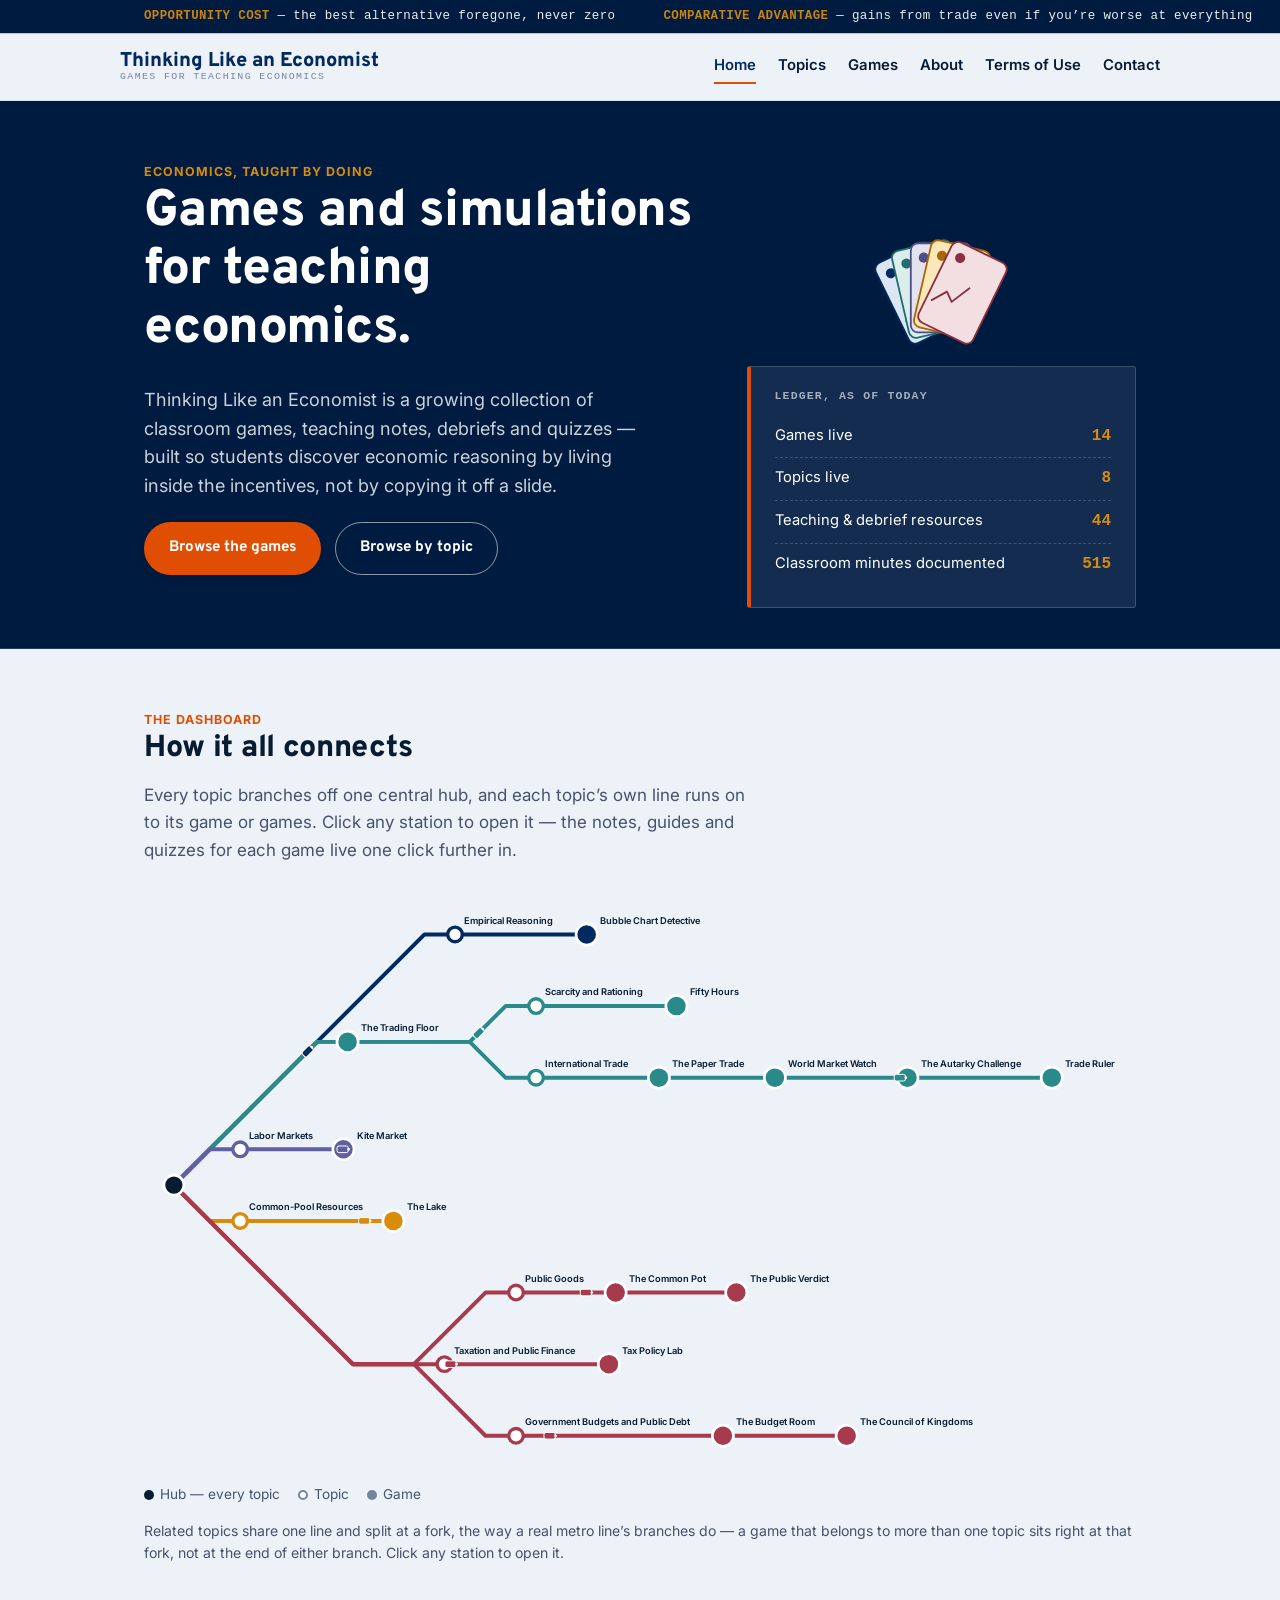
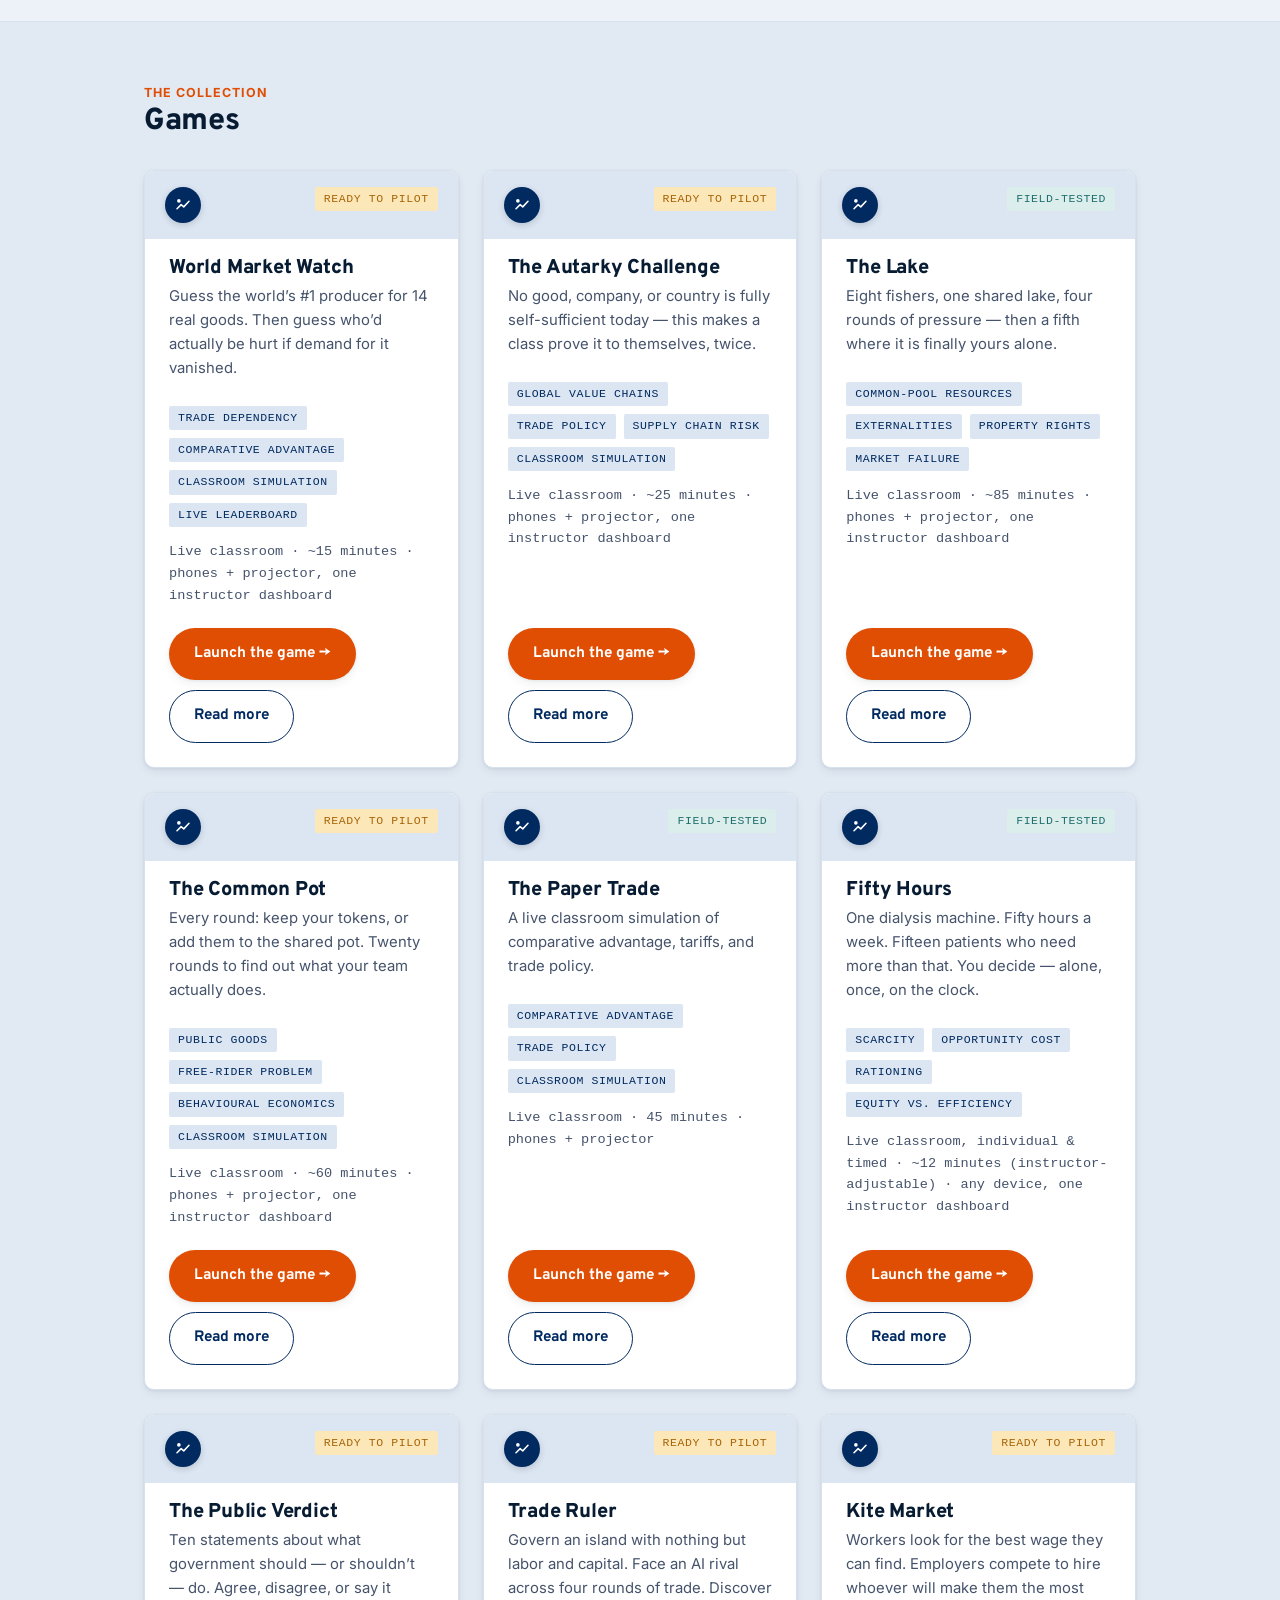
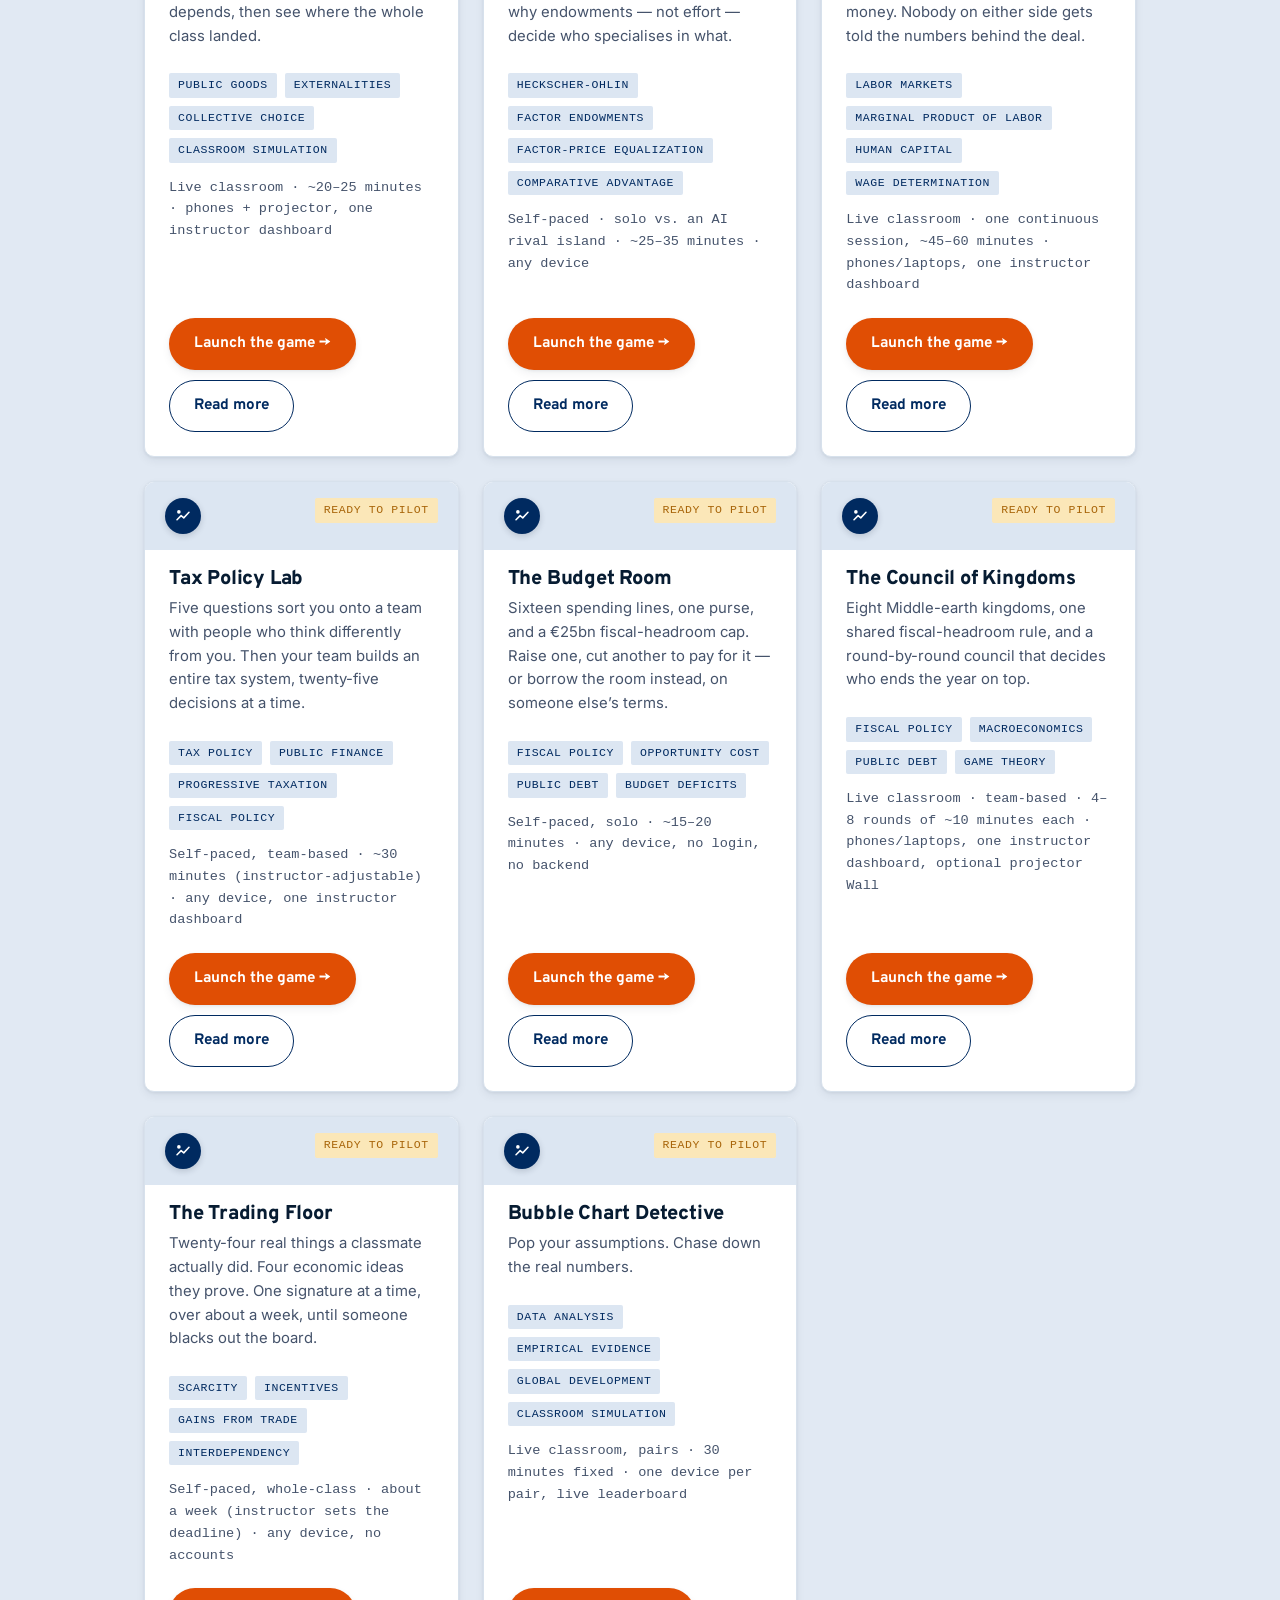
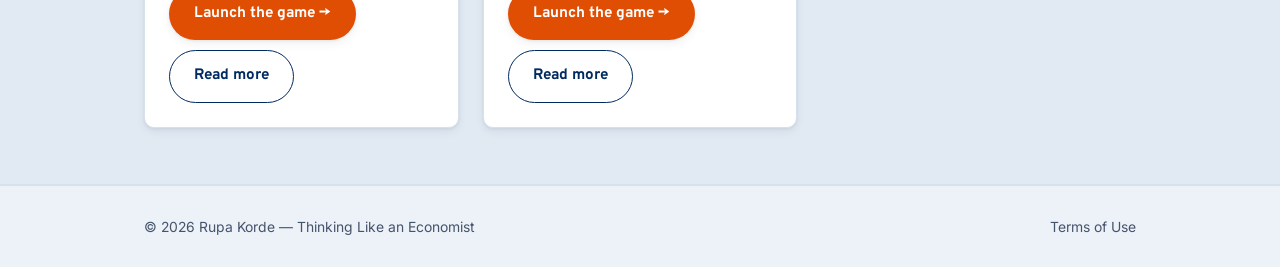
==== commit d1224504: "Add Bubble Chart Detective game A 30-minute pair activity on gapminder.org's real bubble chart: stud" ====
--- a/index.html
+++ b/index.html
@@ -952,6 +952,25 @@
       { k: "Board", v: "5×5 · 24 real-behaviour squares across 4 themes, plus one free space" },
       { k: "Class size", v: "Up to ~40 · first to join with the class code are the roster, same as Kahoot or Blooket" }
     ]
+  },
+  "bubble-chart-detective": {
+    id: "bubble-chart-detective",
+    title: "Bubble Chart Detective",
+    tagline: "Pop your assumptions. Chase down the real numbers.",
+    description: "Pairs share one device and get a hard thirty-minute clock to do real empirical research on gapminder.org’s own bubble chart: write their own question about the world, guess an answer, set up the chart to test it, log four real data points, then defend a claim with evidence and a stated limitation. Six steps, a hundred points, graded the instant each one is complete — the page lists exactly what is still missing, using the same code that produces the final grade, so nothing about the score is hidden logic revealed only at the end. A wildcard bonus rewards actually using a randomly assigned variable somewhere on the chart; a speed bonus rewards finishing early, but only once the base score already clears 60. At zero every box locks and the page submits what is on screen; a two-minute grace window still counts a late-arriving submission as on time, and a team that never got that far is graded from its last autosave instead of losing the round outright.",
+    format: "Live classroom, pairs · 30 minutes fixed · one device per pair, live leaderboard",
+    mode: "live",
+    status: "dev",
+    statusLabel: "Ready to pilot",
+    tags: ["Data analysis", "Empirical evidence", "Global development", "Classroom simulation"],
+    link: "https://script.google.com/macros/s/AKfycbx__3Dww6-_tbUYTxyVvsbAtPhNgcnvs2w2_361FsmwiYr-ifRI6kHpcSvW61wT0Vwk/exec",
+    linkLabel: null,
+    minutes: 30,
+    glance: [
+      { k: "Format", v: "Live classroom, pairs · 30 minutes fixed · one device per pair, live leaderboard" },
+      { k: "Scoring", v: "100 points across 6 steps, plus a +5 wildcard bonus and a +8/+4 speed bonus" },
+      { k: "Data source", v: "Real gapminder.org bubble chart — each pair picks its own question and variables" }
+    ]
   }
 };
 
@@ -962,21 +981,27 @@
 var TOPICS_ARCHIVE = [];
 
 /* LIVE. Both the order and the `family` tag matter: this is the sequence
-   the topics are actually taught in (the constraint every choice starts
-   from, then exchange, then factor markets, then the two textbook
-   siblings of market failure, then how government pays for and finances
-   its response to that failure) — and it is also the subway map's row
-   order and branch structure, top to bottom. Consecutive topics sharing
-   a `family` string are drawn as ONE line: a single trunk off the hub
-   that splits into one branch per topic, the way a real metro line's
-   branches share track before diverging. A shared game — one that
-   genuinely belongs to more than one of a family's topics — is drawn
-   once, at the fork itself, so it reads as a real mid-route interchange
-   rather than a dead end on one branch. Topics with no family of their
-   own (Labor Markets, Common-Pool Resources) are one-branch lines, same
-   as before. Keep a family's topics adjacent in this array — the branch
-   geometry assumes it. */
+   the topics are actually taught in (how economists reason from evidence
+   at all, then the constraint every choice starts from, then exchange,
+   then factor markets, then the two textbook siblings of market failure,
+   then how government pays for and finances its response to that
+   failure) — and it is also the subway map's row order and branch
+   structure, top to bottom. Consecutive topics sharing a `family` string
+   are drawn as ONE line: a single trunk off the hub that splits into one
+   branch per topic, the way a real metro line's branches share track
+   before diverging. A shared game — one that genuinely belongs to more
+   than one of a family's topics — is drawn once, at the fork itself, so
+   it reads as a real mid-route interchange rather than a dead end on one
+   branch. Topics with no family of their own (Empirical Reasoning, Labor
+   Markets, Common-Pool Resources) are one-branch lines, same as before.
+   Keep a family's topics adjacent in this array — the branch geometry
+   assumes it. */
 var TOPICS = [
+  {
+    title: "Empirical Reasoning",
+    description: "Asking your own question about the world, checking your instinct against real numbers before trusting it, and building a claim that actually cites the data you found rather than the story you started with — the line between an opinion and an empirical claim, and the discipline of naming what you still don't know. Explored hands-on through Bubble Chart Detective.",
+    games: ["bubble-chart-detective"]
+  },
   {
     family: "trade",
     title: "Scarcity and Rationing",
@@ -1419,7 +1444,8 @@
   "tax-policy-lab": [["overview","Overview"],["teaching-note","Teaching Note"],["debrief-guide","Debrief Guide"],["student-note","Student Note"]],
   "the-budget-room": [["overview","Overview"],["teaching-note","Teaching Note"],["debrief-guide","Debrief Guide"],["student-note","Student Note"]],
   "the-council-of-kingdoms": [["overview","Overview"],["teaching-note","Teaching Note"],["debrief-guide","Debrief Guide"],["student-note","Student Note"]],
-  "trading-floor": [["overview","Overview"],["teaching-note","Teaching Note"],["debrief-guide","Debrief Guide"],["student-note","Student Note"]]
+  "trading-floor": [["overview","Overview"],["teaching-note","Teaching Note"],["debrief-guide","Debrief Guide"],["student-note","Student Note"]],
+  "bubble-chart-detective": [["overview","Overview"],["teaching-note","Teaching Note"],["debrief-guide","Debrief Guide"],["student-note","Student Note"]]
 };
 
 /* The Common Pot — the four blocks of its default 20-round schedule,
@@ -4139,6 +4165,135 @@
       { title: "Terms you will want to know", html: '<dl class="glossary">' + glossary + '</dl>' }
     ])
     + '<div class="editor-note" style="margin-top:20px"><strong>One thing this note will not tell you:</strong> which theme each square belongs to. Working that out, one classmate at a time, is the whole game.</div>'
+  ) + '</section>';
+}
+
+/* ---- Bubble Chart Detective ---- */
+function renderBubbleChartDetectiveTeachingNote(id){
+  var g = GAMES[id];
+  if(!g) return renderNotFound();
+  return '<section class="hero" style="padding-bottom:0">' + pageChrome(''
+    + '<span class="eyebrow">Teaching note</span>'
+    + '<h1>Running '+esc(g.title)+'</h1>'
+    + '<p class="lead">A pair activity on gapminder.org’s own bubble chart — thirty minutes, one device per team, graded automatically as they go.</p>'
+    + subNav(id, "teaching-note")
+  ) + '</section>'
+  + '<section style="padding-top:0">' + pageChrome(''
+    + '<div class="at-a-glance">'
+    +   '<div class="item"><div class="k">Session length</div><div class="v">30 minutes fixed, per team — each pair’s own clock starts when they press Start, so you don’t need to start everyone at once</div></div>'
+    +   '<div class="item"><div class="k">Students need</div><div class="v">One device per pair, gapminder.org open in a second tab, and a team name — no account</div></div>'
+    +   '<div class="item"><div class="k">Instructor needs</div><div class="v">The results spreadsheet’s own menu (appears a few seconds after opening it) to clear the leaderboard before class and to project the live view</div></div>'
+    +   '<div class="item"><div class="k">Class size</div><div class="v">Any number of pairs, each working independently on one shared device</div></div>'
+    + '</div>'
+    + accordionHtml([
+      { title: "Learning objectives", open: true, html:
+        "<ul><li>Write a real, testable question that names what is being measured and what is being compared — not a restatement of a topic.</li>"
+        + "<li>Tell a prediction apart from a data-backed claim, and notice when the two disagree.</li>"
+        + "<li>Set a chart up correctly: distinct variables doing distinct jobs, matched to the question actually being asked.</li>"
+        + "<li>Read real numbers off a live chart accurately, and write a claim that cites them rather than the impression the chart gives.</li>"
+        + "<li>State a real limitation — sample size, correlation vs. causation, a missing year — as part of the answer, not an afterthought.</li></ul>"
+      },
+      { title: "Before class", html:
+        "<ul><li>Open the results spreadsheet → menu <strong>Bubble Chart Detective → Clear leaderboard &amp; sessions</strong> (start a new class).</li>"
+        + "<li>Put the projector view (the student link plus <code>?present=1</code>) on the screen — it refreshes itself every few seconds.</li>"
+        + "<li>Share the student link with the whole class at once. Pairs read the instructions together, tick that they’ve read it, name their team, and press Start whenever they’re ready — not necessarily all at the same moment.</li></ul>"
+      },
+      { title: "The six graded steps", html:
+        '<div class="at-a-glance">'
+        + '<div class="item"><div class="k">1 · Look around — 10 pts</div><div class="v">Three different observations, written as real sentences</div></div>'
+        + '<div class="item"><div class="k">2 · Pick a question — 20 pts</div><div class="v">A real question ending in “?”, naming what the chart measures and comparing something — an unedited starter question scores 0</div></div>'
+        + '<div class="item"><div class="k">3 · Guess — 10 pts</div><div class="v">A prediction (which way, and why) that is not just a copy of the question</div></div>'
+        + '<div class="item"><div class="k">4 · Set up the chart — 15 pts</div><div class="v">X, Y, colour and size each a different variable; the question’s own variables on X or Y; a focus line naming real places or years</div></div>'
+        + '<div class="item"><div class="k">5 · Get your numbers — 20 pts</div><div class="v">Four rows, each a real country/region, one year (1800–2100), plausible X and Y values, and a note</div></div>'
+        + '<div class="item"><div class="k">6 · Answer — 25 pts</div><div class="v">Claim tied to their own data, evidence quoting their table’s values, reasoning, and a limitation — none of the four copied from another box</div></div>'
+        + '<div class="item"><div class="k">Wildcard — +5</div><div class="v">Their randomly assigned variable used anywhere on the chart</div></div>'
+        + '<div class="item"><div class="k">Speed — +8 / +4</div><div class="v">Submitted with ⅓ or ⅙ of the time left, only if the base score is already 60+</div></div>'
+        + '</div>'
+        + "<p style=\"margin-top:14px\">A step only “pops” at full marks — until then, both the live page and the results screen list exactly what’s missing, from the same code that produces the final grade.</p>"
+      },
+      { title: "How the clock and grading actually work", html:
+        "<ul><li>At 0:00 every box locks for good and the page submits what’s on screen automatically, spread over about 20 seconds so the class doesn’t hit the server at once.</li>"
+        + "<li>Answers autosave to the server as students type — about every 1.5 seconds in the final minute.</li>"
+        + "<li>A submission that reaches the server within <strong>2 minutes</strong> of 0:00 is graded as on time. After that, the team is graded from its last autosave instead — so waiting past the buzzer buys nothing.</li>"
+        + "<li>A team that never gets that far is graded from autosave once the grace window passes; a team that never typed anything is simply left off. <strong>Grade expired sessions now</strong> in the spreadsheet menu forces this immediately.</li></ul>"
+      },
+      { title: "The integrity checks, briefly", html:
+        "<p>Repeating the same variable across chart boxes scores the repeats as zero; charting variables unrelated to the stated question caps that step at 6 of 15; unknown countries, impossible values, duplicate rows, and text copied between boxes all lose the matching points. Real, honestly messy formatting — “6,4”, “93.5k”, “Côte d’Ivoire”, “Congo, Dem. Rep.” — still earns full marks; this isn’t a formatting test.</p>"
+      },
+      { title: "If something breaks mid-class", html:
+        "<ul><li>A reload recovers the team, its timer, and its answers in the same browser.</li>"
+        + "<li>The same team opened in a second tab: the older tab steps aside with a “use this tab instead” prompt, so the two can’t overwrite each other.</li>"
+        + "<li>Sharing one device between pairs: once a team finishes, <strong>Start a new team on this device</strong> (a two-tap confirm) clears it for the next pair without touching the finished score.</li></ul>"
+      }
+    ])
+    + '<p style="margin-top:20px;max-width:70ch">Once a class has run, move into the <a href="#/games/'+id+'/debrief-guide">debrief guide</a> — every team’s question, guess, chart, data and final claim are already sitting in the Leaderboard tab, ready to put side by side.</p>'
+  ) + '</section>';
+}
+
+function renderBubbleChartDetectiveDebriefGuide(id){
+  var g = GAMES[id];
+  if(!g) return renderNotFound();
+  return '<section class="hero" style="padding-bottom:0">' + pageChrome(''
+    + '<span class="eyebrow">Debrief guide</span>'
+    + '<h1>Debriefing '+esc(g.title)+'</h1>'
+    + '<p class="lead">Every pair’s full working is already on the Leaderboard tab — the debrief is mostly about putting a few of those side by side.</p>'
+    + subNav(id, "debrief-guide")
+  ) + '</section>'
+  + '<section style="padding-top:0">' + pageChrome(''
+    + accordionHtml([
+      { title: "Start with the guesses, not the answers", open: true, html:
+        "<p>Before revealing anything, ask two or three teams to read out their Step 3 guess — the prediction, and why. Then reveal their Step 6 claim. How often did the real numbers agree with the instinct that came before them? That gap is the actual point of the activity.</p>"
+      },
+      { title: "Put genuinely different questions side by side", html:
+        "<p>Since every pair wrote its own question, pull up two or three that are actually different and compare what each pair used as evidence for its claim. Two pairs asking similar questions but reaching different conclusions is an even better prompt: what in their setup — the variables, the years, the countries — explains the difference?</p>"
+      },
+      { title: "Ask about the wildcard variable", html:
+        "<p>Every team was handed a random variable to work in somewhere for the +5 bonus. Ask a couple of teams what theirs was, and whether using it felt forced, or actually changed the story their chart told. It’s a good, low-stakes way to talk about how adding one more variable to an analysis can complicate a clean-looking result.</p>"
+      },
+      { title: "Where the integrity checks caught something worth discussing", html:
+        "<p>A chart with the same variable in all four boxes, or one whose variables don’t actually relate to the stated question, aren’t just point deductions — they’re real reasoning errors, worth naming out loud in front of the class: “the chart didn’t actually test the question it was supposed to.” The dashboard shows you which teams tripped which check.</p>"
+      },
+      { title: "Read a few limitations aloud", html:
+        "<p>A good limitation is its own research skill — small sample, correlation mistaken for causation, a cherry-picked year or country, a variable that doesn’t quite measure what the question asked. Reading three or four aloud, best to weakest, is often the fastest way to raise the bar on what the whole class writes next time.</p>"
+      }
+    ])
+  ) + '</section>';
+}
+
+function renderBubbleChartDetectiveStudentNote(id){
+  var g = GAMES[id];
+  if(!g) return renderNotFound();
+  var glossary = [
+    { term: "Variable", def: "One thing being measured — life expectancy, income, population — that can be plotted on an axis, or shown as a bubble’s colour or size." },
+    { term: "Bubble chart", def: "A chart where each dot (bubble) is a country: its position shows two variables at once, and its colour and size can each show a third and fourth." },
+    { term: "Claim", def: "Your actual answer to your question — a specific statement the data either does or doesn’t support." },
+    { term: "Evidence", def: "The real values from your own data table, quoted to back up your claim — not a general impression of the chart." },
+    { term: "Limitation", def: "A real reason your claim might not be the whole story — too few data points, a confusing year, correlation that isn’t causation." },
+    { term: "Wildcard variable", def: "One variable assigned to your team at random, worth a bonus if you actually work it into your chart somewhere." }
+  ].map(function(t){ return '<dt>'+esc(t.term)+'</dt><dd>'+esc(t.def)+'</dd>'; }).join("");
+  return '<section class="hero" style="padding-bottom:0">' + pageChrome(''
+    + '<span class="eyebrow">Student note</span>'
+    + '<h1>Before you play</h1>'
+    + '<p class="lead">A plain-language recap, before or during your round of '+esc(g.title)+'.</p>'
+    + subNav(id, "student-note")
+  ) + '</section>'
+  + '<section style="padding-top:0">' + pageChrome(''
+    + accordionHtml([
+      { title: "What you are actually doing", open: true, html:
+        "<p>You and your partner get thirty minutes on one device to ask your own question about the world, test it on gapminder.org’s real bubble chart, log real data, and defend a claim with actual numbers.</p>"
+        + "<ul><li>Your clock starts the moment you press Start, and it does not pause.</li>"
+        + "<li>Six steps, each needing to be fully complete for full marks — the page always tells you exactly what’s still missing.</li>"
+        + "<li>At 0:00 every box locks and the page submits automatically, whatever is on screen at that instant.</li></ul>"
+      },
+      { title: "A few honest tips", html:
+        "<ul><li>Don’t put the same variable in more than one chart box — the repeats earn nothing, even if the chart still looks fine.</li>"
+        + "<li>Actually use your assigned wildcard variable somewhere on the chart for the +5 — it doesn’t count just for being mentioned.</li>"
+        + "<li>The speed bonus only pays out on top of a base score of 60 or more — rushing your answer to beat the clock can cost you more than the bonus is worth.</li>"
+        + "<li>Real messy formatting is fine — “6,4”, “93.5k”, “Côte d’Ivoire” all grade the same as the tidiest version.</li></ul>"
+      },
+      { title: "Terms you will want to know", html: '<dl class="glossary">' + glossary + '</dl>' }
+    ])
+    + '<div class="editor-note" style="margin-top:20px"><strong>One thing this note will not tell you:</strong> what your wildcard variable will be, or what the data will actually show. Both only show up once you start.</div>'
   ) + '</section>';
 }
 
@@ -4209,6 +4364,11 @@
     "teaching-note": renderTradingFloorTeachingNote,
     "debrief-guide": renderTradingFloorDebriefGuide,
     "student-note": renderTradingFloorStudentNote
+  },
+  "bubble-chart-detective": {
+    "teaching-note": renderBubbleChartDetectiveTeachingNote,
+    "debrief-guide": renderBubbleChartDetectiveDebriefGuide,
+    "student-note": renderBubbleChartDetectiveStudentNote
   }
 };
 
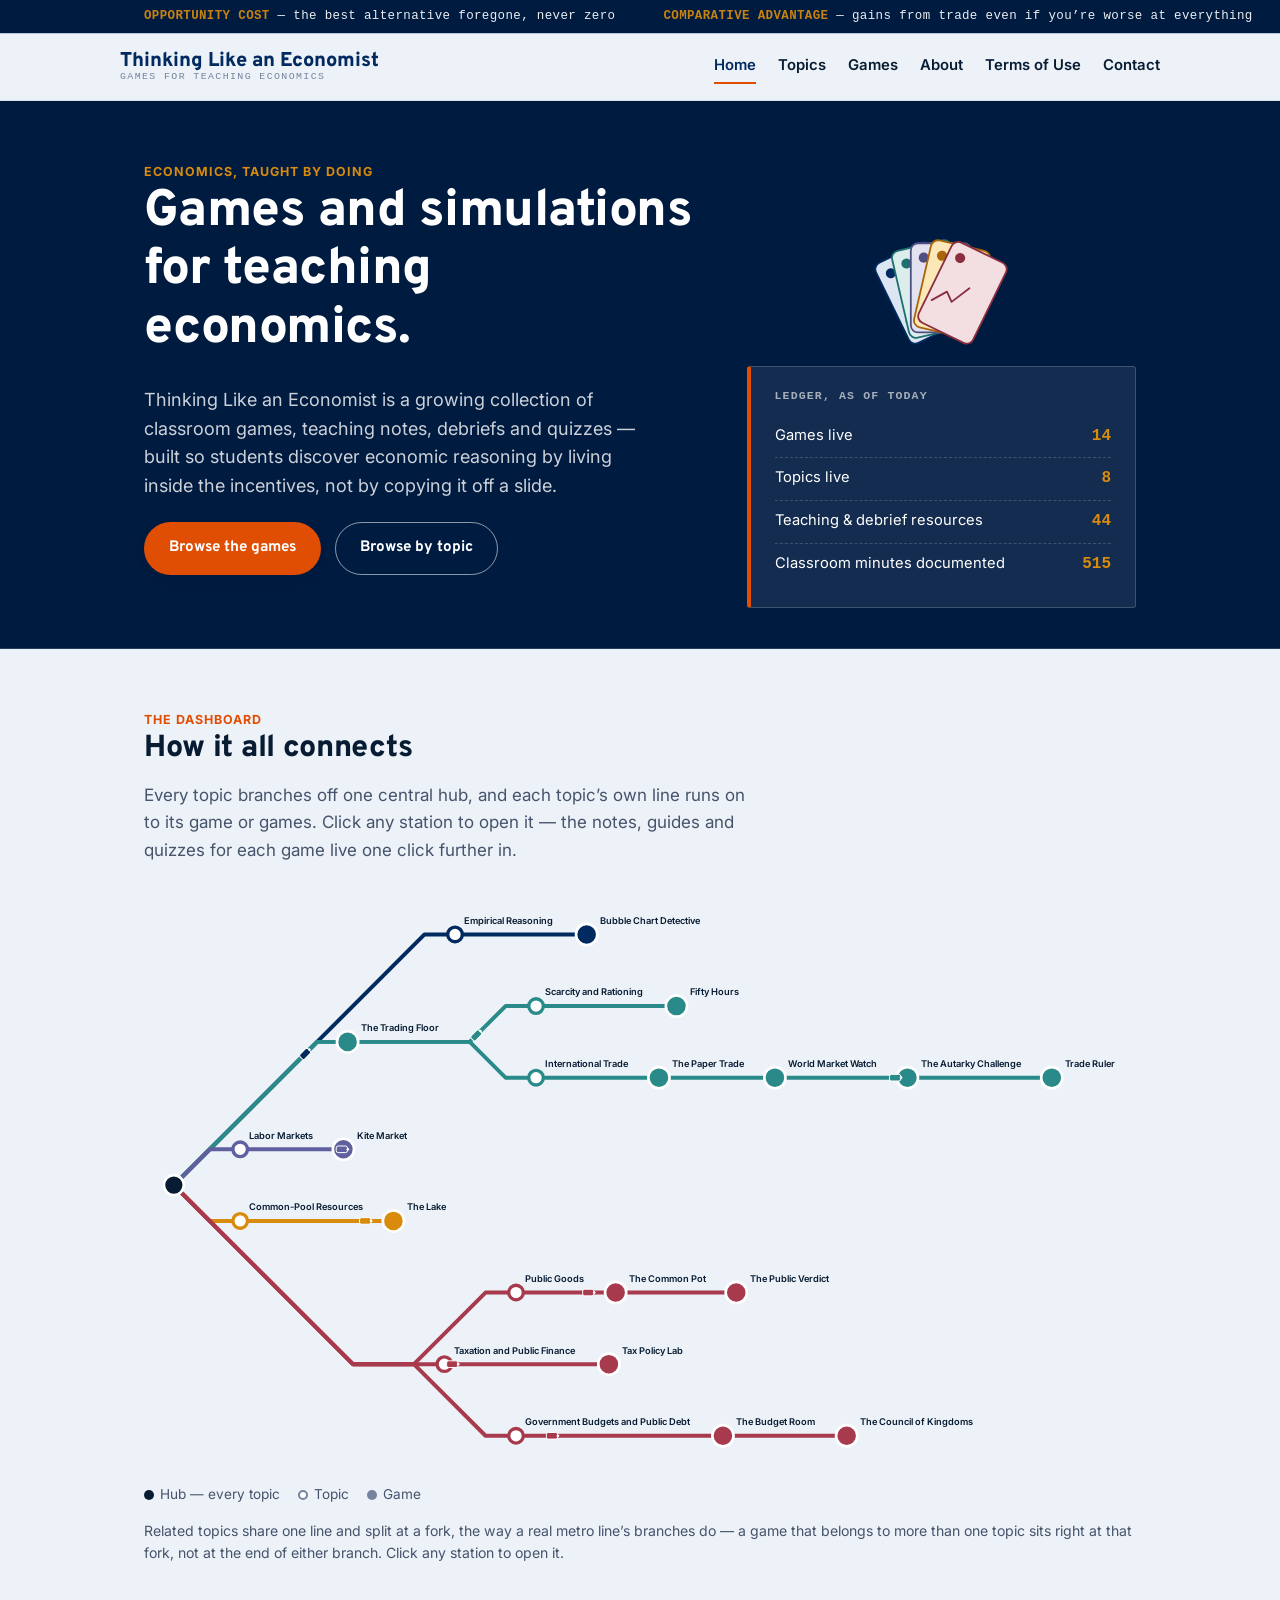
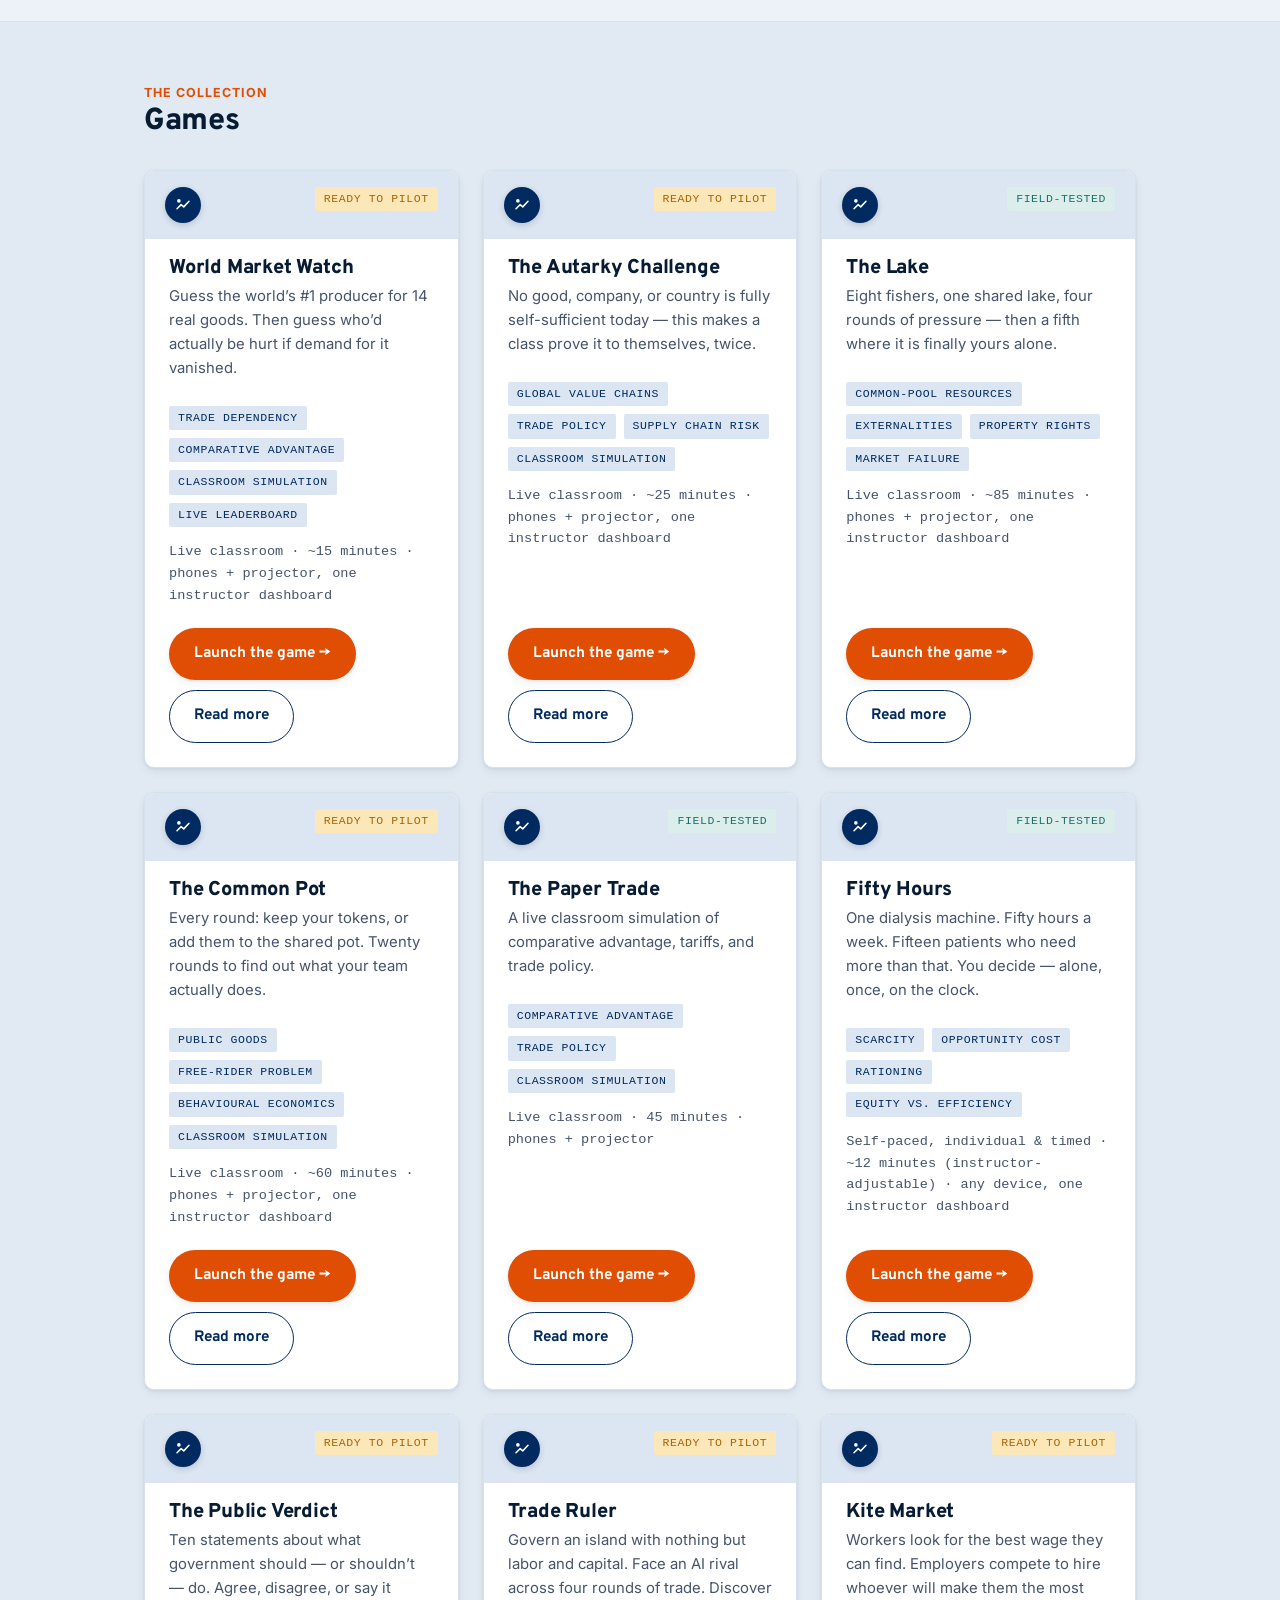
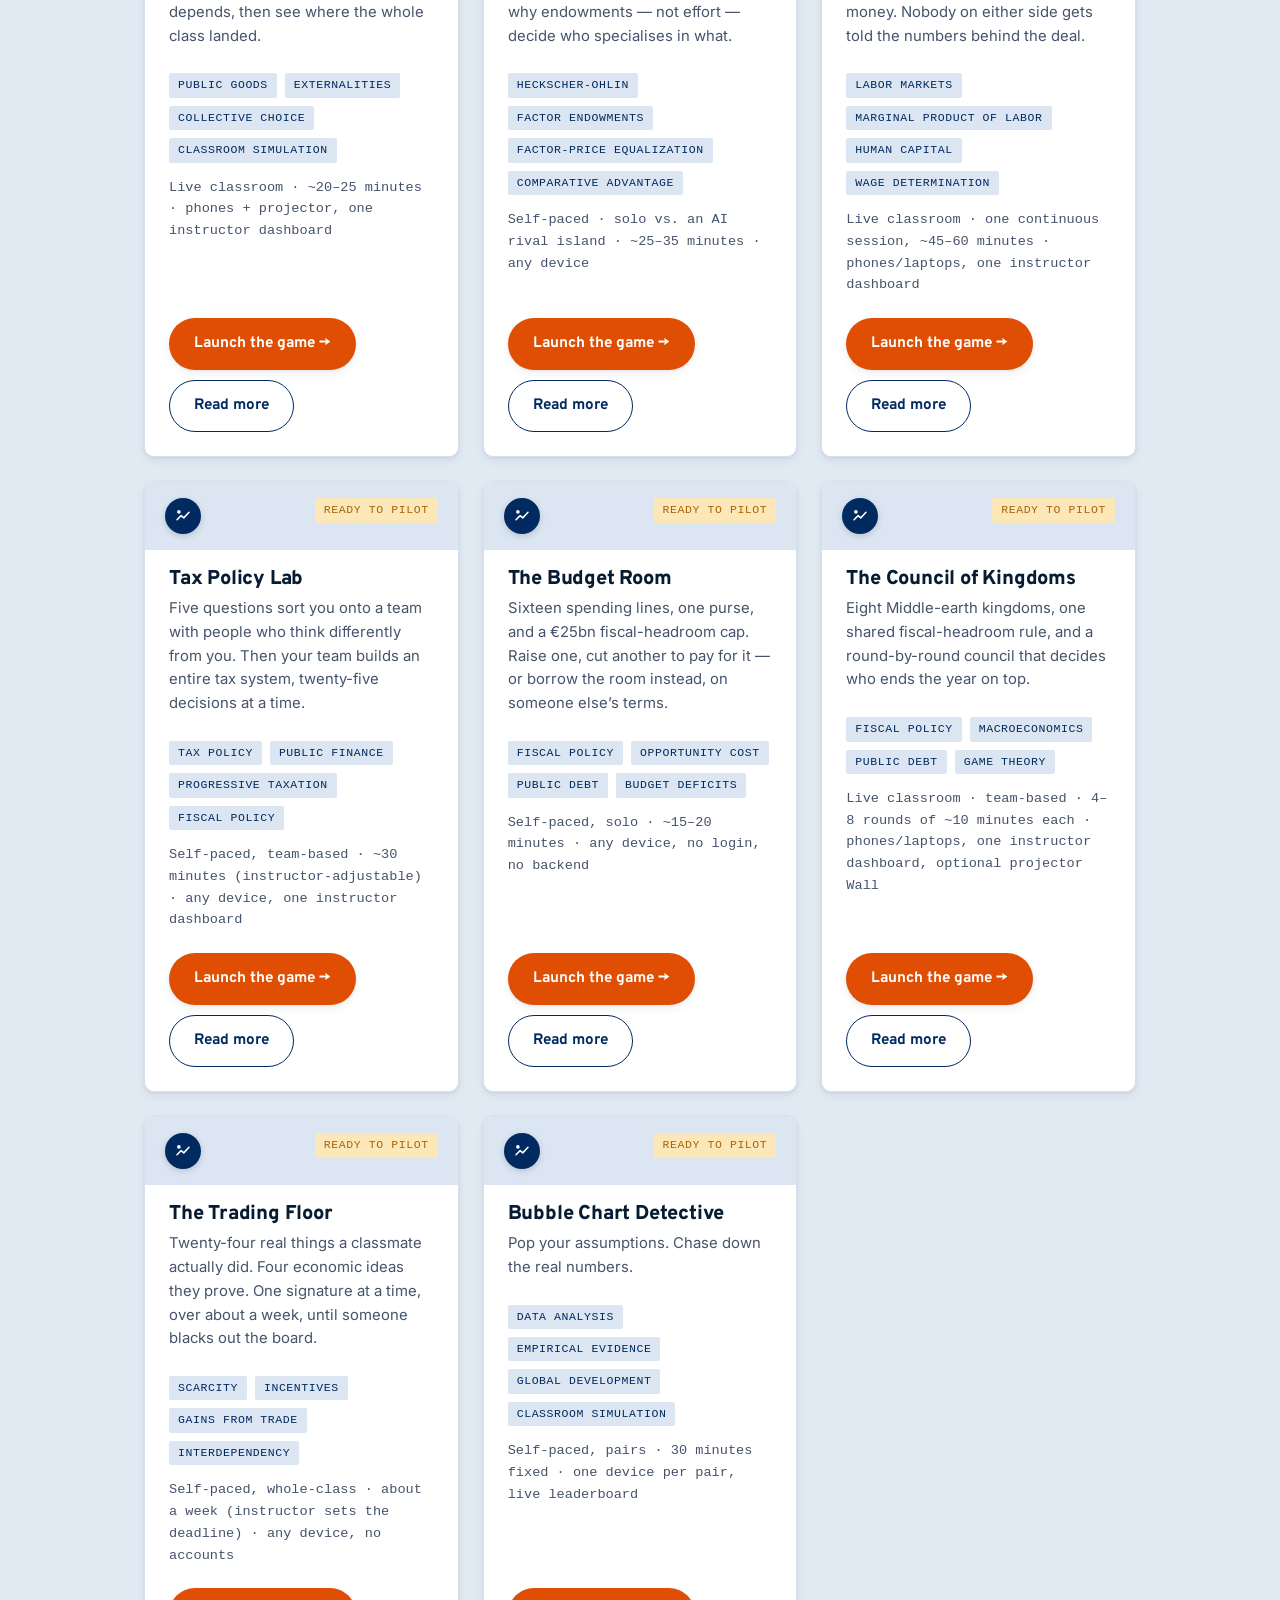
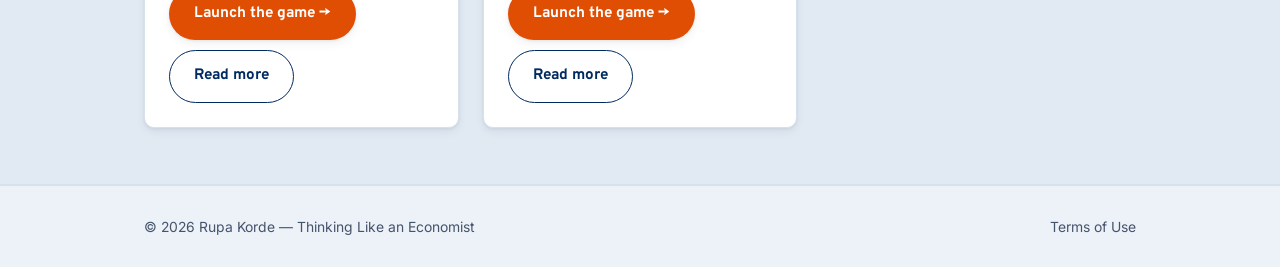
==== commit 75878b90: "Reclassify Fifty Hours and Bubble Chart Detective as self-paced Both are individually or pair-paced " ====
--- a/index.html
+++ b/index.html
@@ -806,8 +806,8 @@
     title: "Fifty Hours",
     tagline: "One dialysis machine. Fifty hours a week. Fifteen patients who need more than that. You decide — alone, once, on the clock.",
     description: "Each student runs a district hospital with one dialysis machine — fifty hours a week, and fifteen patients on this morning’s list whose combined need is ninety-five. There is no team and no live market: they allocate the hours alone, submit once, then answer fifteen graded questions on the economics of the choice they just made — scarcity, opportunity cost, sunk cost, and the gap between what people say about fairness and what they actually do once the machine is theirs to run. The instructor dashboard turns the whole class’s decisions into the debrief in real time.",
-    format: "Live classroom, individual & timed · ~12 minutes (instructor-adjustable) · any device, one instructor dashboard",
-    mode: "live",
+    format: "Self-paced, individual & timed · ~12 minutes (instructor-adjustable) · any device, one instructor dashboard",
+    mode: "self-paced",
     status: "live",
     statusLabel: "Field-tested",
     tags: ["Scarcity", "Opportunity cost", "Rationing", "Equity vs. efficiency"],
@@ -815,7 +815,7 @@
     linkLabel: null,
     minutes: 12,
     glance: [
-      { k: "Format", v: "Live classroom, individual & timed · ~12 minutes" },
+      { k: "Format", v: "Self-paced, individual & timed · ~12 minutes" },
       { k: "Class size", v: "Any size · one attempt per student, timed and locked" },
       { k: "The shortfall", v: "15 patients ask for 95 hours against a 50-hour machine" }
     ]
@@ -958,8 +958,8 @@
     title: "Bubble Chart Detective",
     tagline: "Pop your assumptions. Chase down the real numbers.",
     description: "Pairs share one device and get a hard thirty-minute clock to do real empirical research on gapminder.org’s own bubble chart: write their own question about the world, guess an answer, set up the chart to test it, log four real data points, then defend a claim with evidence and a stated limitation. Six steps, a hundred points, graded the instant each one is complete — the page lists exactly what is still missing, using the same code that produces the final grade, so nothing about the score is hidden logic revealed only at the end. A wildcard bonus rewards actually using a randomly assigned variable somewhere on the chart; a speed bonus rewards finishing early, but only once the base score already clears 60. At zero every box locks and the page submits what is on screen; a two-minute grace window still counts a late-arriving submission as on time, and a team that never got that far is graded from its last autosave instead of losing the round outright.",
-    format: "Live classroom, pairs · 30 minutes fixed · one device per pair, live leaderboard",
-    mode: "live",
+    format: "Self-paced, pairs · 30 minutes fixed · one device per pair, live leaderboard",
+    mode: "self-paced",
     status: "dev",
     statusLabel: "Ready to pilot",
     tags: ["Data analysis", "Empirical evidence", "Global development", "Classroom simulation"],
@@ -967,7 +967,7 @@
     linkLabel: null,
     minutes: 30,
     glance: [
-      { k: "Format", v: "Live classroom, pairs · 30 minutes fixed · one device per pair, live leaderboard" },
+      { k: "Format", v: "Self-paced, pairs · 30 minutes fixed · one device per pair, live leaderboard" },
       { k: "Scoring", v: "100 points across 6 steps, plus a +5 wildcard bonus and a +8/+4 speed bonus" },
       { k: "Data source", v: "Real gapminder.org bubble chart — each pair picks its own question and variables" }
     ]
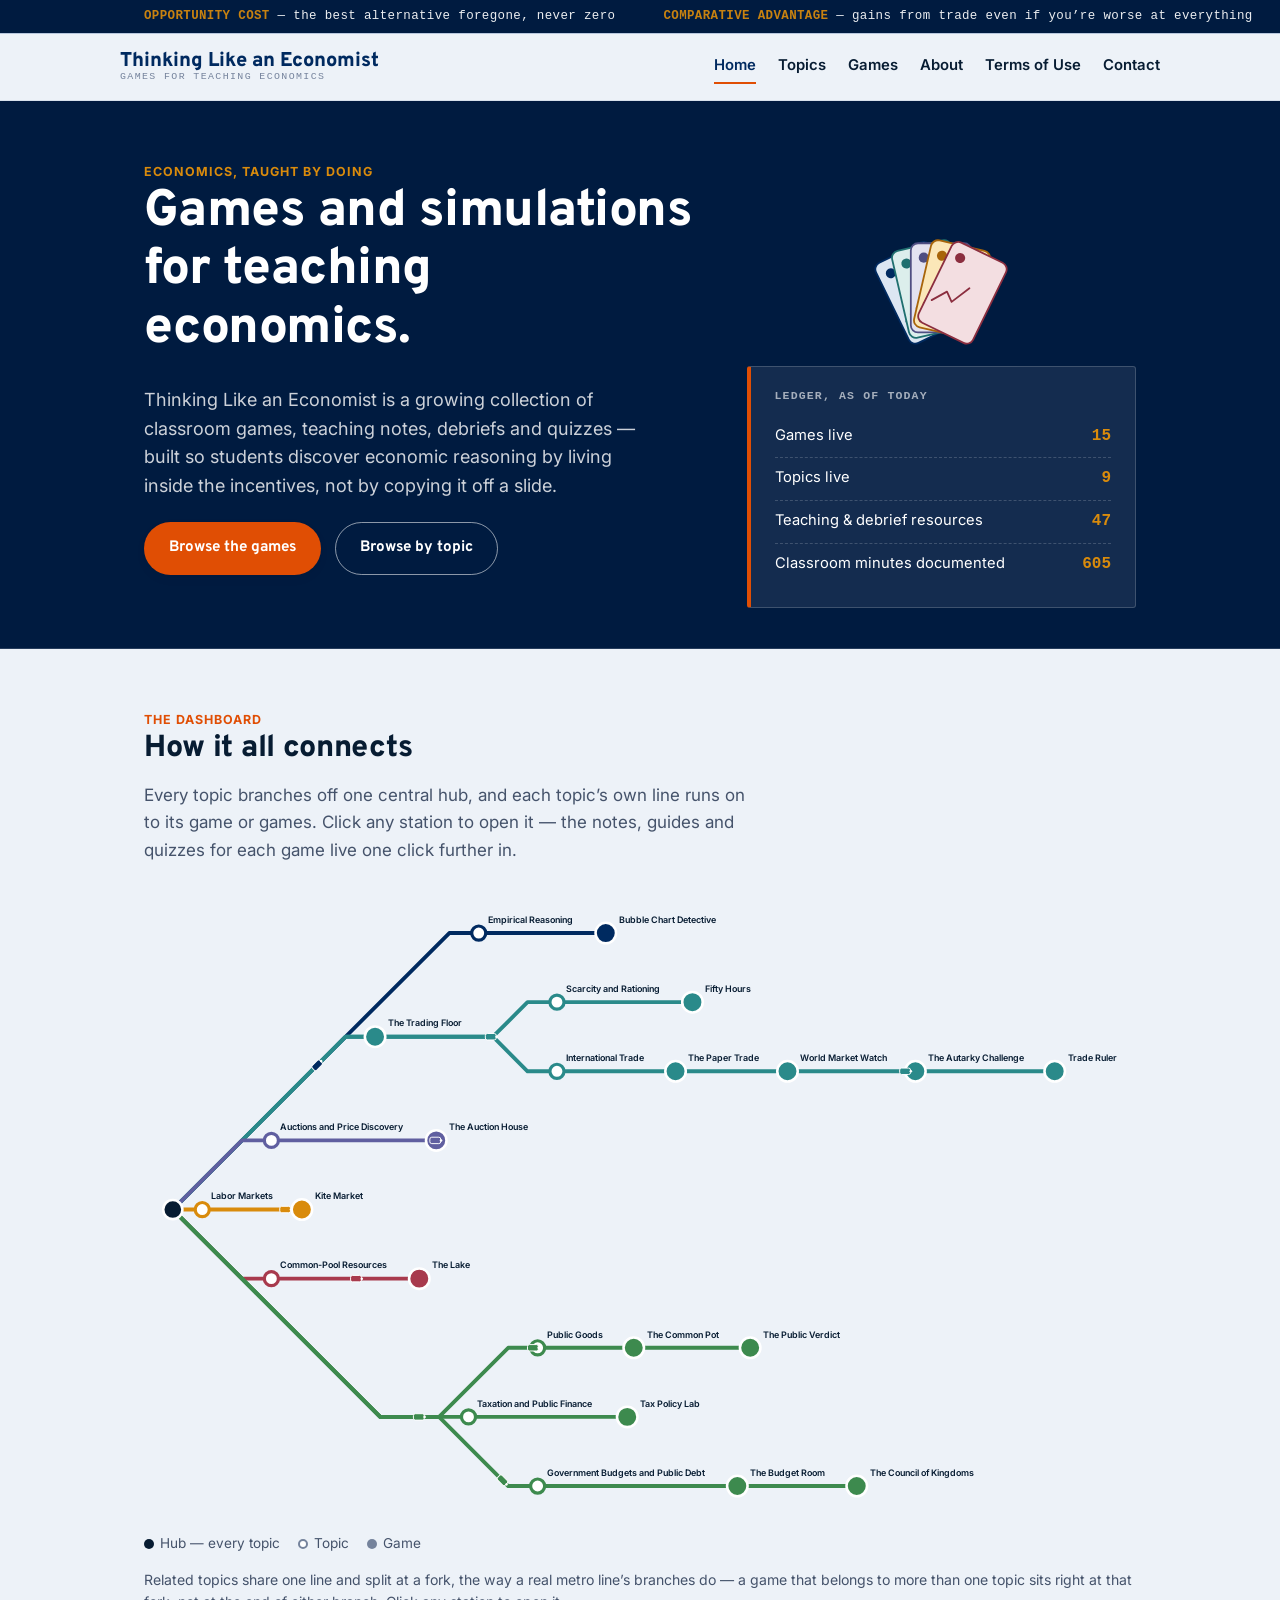
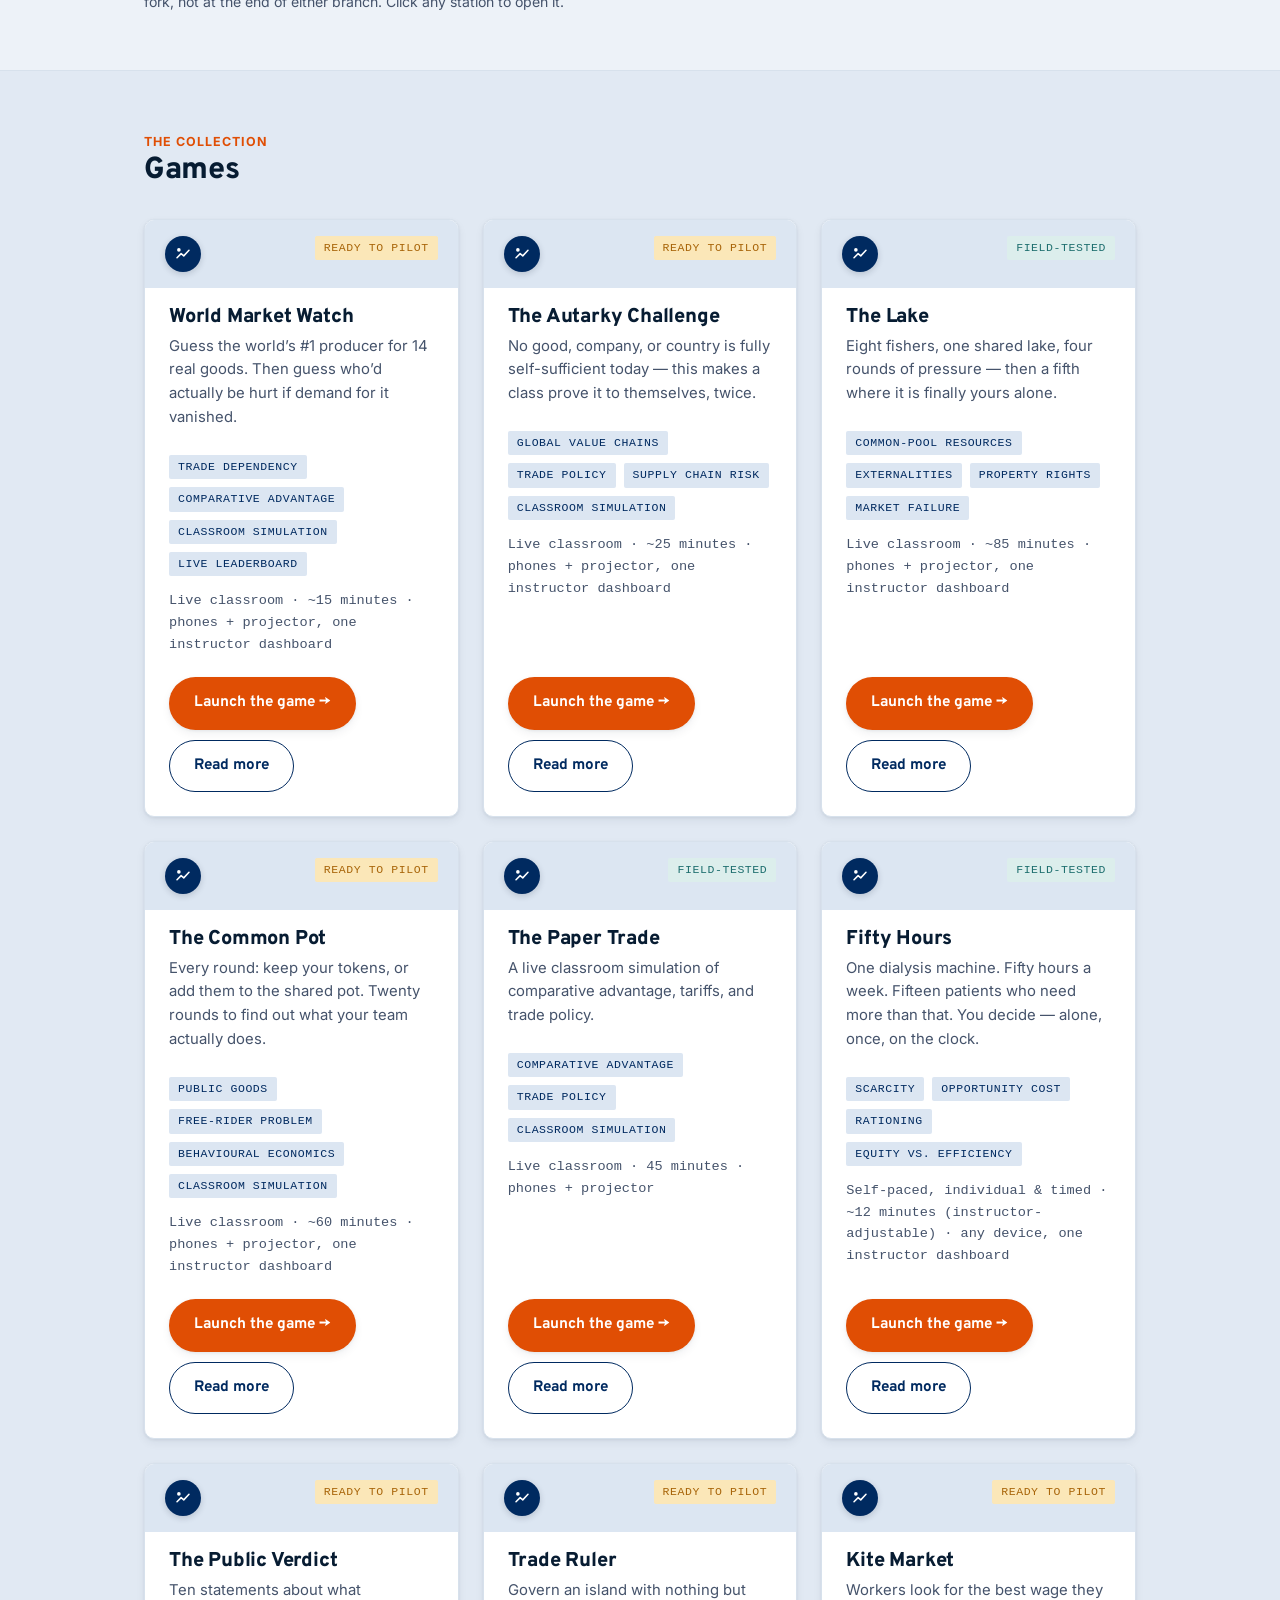
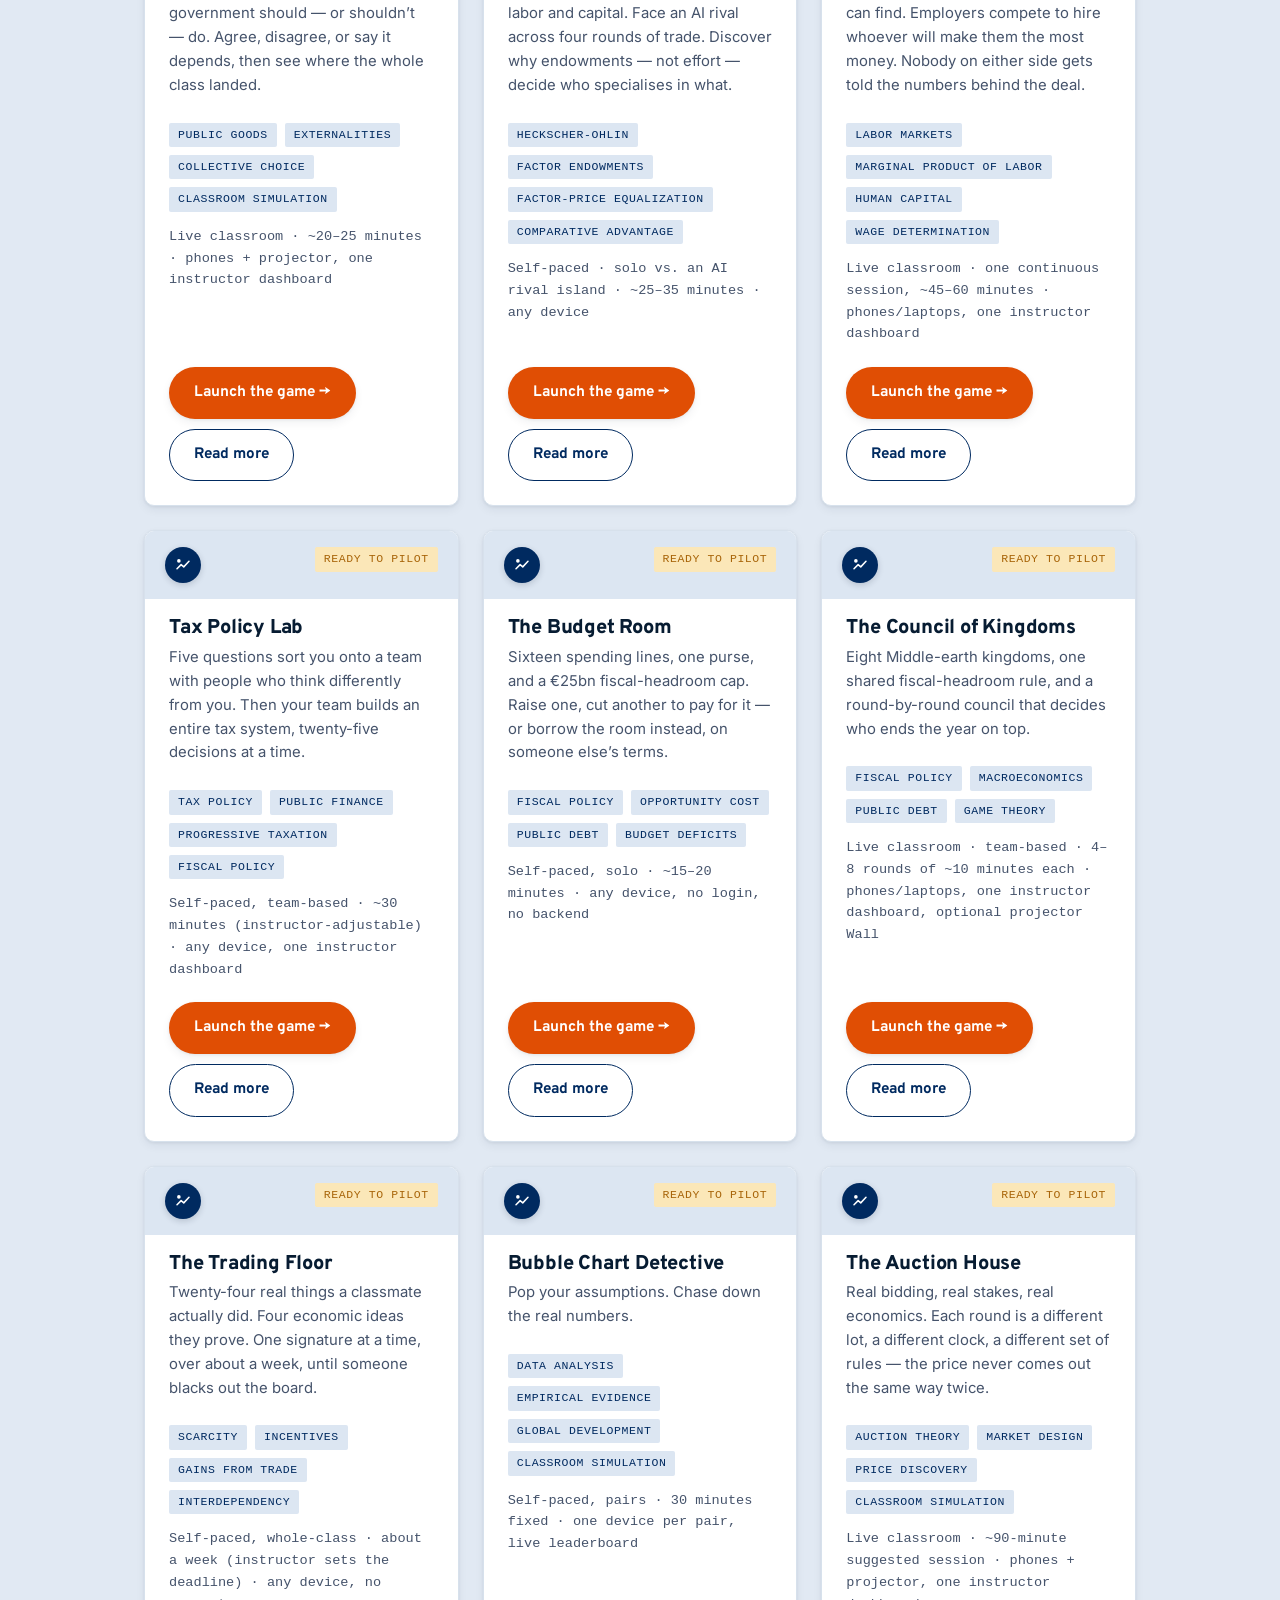
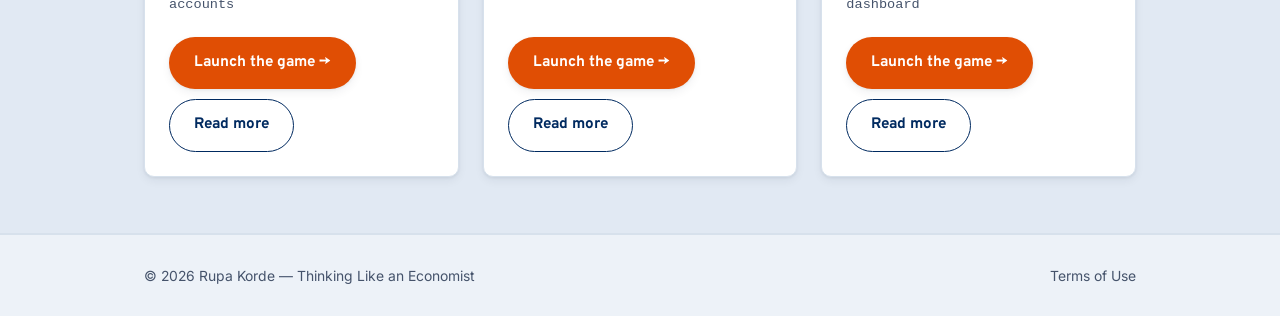
==== commit 469213b7: "Add The Auction House game Eight auction formats sharing one settlement engine — English, an Ascendi" ====
--- a/index.html
+++ b/index.html
@@ -971,6 +971,25 @@
       { k: "Scoring", v: "100 points across 6 steps, plus a +5 wildcard bonus and a +8/+4 speed bonus" },
       { k: "Data source", v: "Real gapminder.org bubble chart — each pair picks its own question and variables" }
     ]
+  },
+  "the-auction-house": {
+    id: "the-auction-house",
+    title: "The Auction House",
+    tagline: "Real bidding, real stakes, real economics. Each round is a different lot, a different clock, a different set of rules — the price never comes out the same way twice.",
+    description: "Eight auction formats share one settlement engine — English, an Ascending Clock that drops students automatically the instant the rising price passes their private value, Procurement (English run in reverse), Escalation (Shubik’s dollar auction), Dutch, first-price sealed, second-price sealed (generalised to sell several identical units at once), and All-pay — plus a winner’s-curse modifier that can be layered onto any sealed round. Every round runs in two parts: an untimed briefing where students learn that lot’s rules and draw their own private value, then a 90-second bidding window (120 for winner’s-curse), and it settles itself the moment the clock hits zero. A teaching brief writes itself afterward from that round’s own bids and values — price against theory, whether the lot went to whoever valued it most, bid shading, money burned — and the projected Gavel Board tracks every sale and every student’s running profit between rounds. The closing whole-session debrief compares formats on the class’s own numbers: revenue equivalence, Dutch versus first-price, the winner’s curse. An Integrity tab flags students who have never bid at all or who bid more than 1.75× their own private value, with per-round or permanent disqualification either way; a master reset lets the same nine-round lineup run again for a second section without losing a single round’s settings.",
+    format: "Live classroom · ~90-minute suggested session · phones + projector, one instructor dashboard",
+    mode: "live",
+    status: "dev",
+    statusLabel: "Ready to pilot",
+    tags: ["Auction theory", "Market design", "Price discovery", "Classroom simulation"],
+    link: "https://script.google.com/macros/s/AKfycbwyVJcsHXbRp8336pliXNKVddwkph8nfGps8F1aOSIxnpihZM-sASKYkD07Xi0Xx1ov/exec",
+    linkLabel: null,
+    minutes: 90,
+    glance: [
+      { k: "Format", v: "Live classroom · ~90-minute suggested session · phones + projector, one instructor dashboard" },
+      { k: "Formats in the room", v: "8 auction types plus a winner’s-curse modifier, one shared settlement engine" },
+      { k: "Class size", v: "Up to ~40 students, solo or in pairs · one wall display, one instructor dashboard" }
+    ]
   }
 };
 
@@ -1013,6 +1032,11 @@
     title: "International Trade",
     description: "Comparative advantage, tariffs, production versus dependency, global value chains, factor endowments, and why the country that makes the most of something is often not the one that needs it most. Explored hands-on through The Paper Trade, World Market Watch, The Autarky Challenge, and Trade Ruler — and, stripped down to two people and no tariffs at all, The Trading Floor.",
     games: ["trade-game", "world-market-watch", "autarky-challenge", "trade-ruler", "trading-floor"]
+  },
+  {
+    title: "Auctions and Price Discovery",
+    description: "How the exact same right to buy or sell something can settle at a completely different price depending only on the rules of the exchange — open outcry against sealed bids, ascending against descending, the strategic bid-shading a Vickrey auction is built to remove, and the real money a dollar auction or an all-pay round can burn before anyone actually wins anything. Explored hands-on through The Auction House.",
+    games: ["the-auction-house"]
   },
   {
     title: "Labor Markets",
@@ -1445,7 +1469,8 @@
   "the-budget-room": [["overview","Overview"],["teaching-note","Teaching Note"],["debrief-guide","Debrief Guide"],["student-note","Student Note"]],
   "the-council-of-kingdoms": [["overview","Overview"],["teaching-note","Teaching Note"],["debrief-guide","Debrief Guide"],["student-note","Student Note"]],
   "trading-floor": [["overview","Overview"],["teaching-note","Teaching Note"],["debrief-guide","Debrief Guide"],["student-note","Student Note"]],
-  "bubble-chart-detective": [["overview","Overview"],["teaching-note","Teaching Note"],["debrief-guide","Debrief Guide"],["student-note","Student Note"]]
+  "bubble-chart-detective": [["overview","Overview"],["teaching-note","Teaching Note"],["debrief-guide","Debrief Guide"],["student-note","Student Note"]],
+  "the-auction-house": [["overview","Overview"],["teaching-note","Teaching Note"],["debrief-guide","Debrief Guide"],["student-note","Student Note"]]
 };
 
 /* The Common Pot — the four blocks of its default 20-round schedule,
@@ -4294,6 +4319,145 @@
       { title: "Terms you will want to know", html: '<dl class="glossary">' + glossary + '</dl>' }
     ])
     + '<div class="editor-note" style="margin-top:20px"><strong>One thing this note will not tell you:</strong> what your wildcard variable will be, or what the data will actually show. Both only show up once you start.</div>'
+  ) + '</section>';
+}
+
+/* ---- The Auction House ---- */
+function renderTheAuctionHouseTeachingNote(id){
+  var g = GAMES[id];
+  if(!g) return renderNotFound();
+  return '<section class="hero" style="padding-bottom:0">' + pageChrome(''
+    + '<span class="eyebrow">Teaching note</span>'
+    + '<h1>Running '+esc(g.title)+'</h1>'
+    + '<p class="lead">Eight auction formats, one settlement engine, and a nine-round suggested lineup that tells a complete story in about ninety minutes.</p>'
+    + subNav(id, "teaching-note")
+  ) + '</section>'
+  + '<section style="padding-top:0">' + pageChrome(''
+    + '<div class="at-a-glance">'
+    +   '<div class="item"><div class="k">Session length</div><div class="v">~90 minutes suggested (9 rounds plus a bonus Ascending Clock round) — each round’s own timing is fixed, but you choose how many rounds to run</div></div>'
+    +   '<div class="item"><div class="k">Students need</div><div class="v">One device, solo or in pairs, a class code, their name and roll number — no account</div></div>'
+    +   '<div class="item"><div class="k">Instructor needs</div><div class="v">The instructor PIN (default changeme123 — change it immediately) and a separate Wall PIN for whoever runs the projector</div></div>'
+    +   '<div class="item"><div class="k">Class size</div><div class="v">Up to ~40 students · one instructor dashboard, one projected Wall display</div></div>'
+    + '</div>'
+    + accordionHtml([
+      { title: "Learning objectives", open: true, html:
+        "<ul><li>Predict how the exact same lot sells for a different price depending only on the rules of the round — English against Dutch, sealed against open outcry.</li>"
+        + "<li>See revenue equivalence tested against the class’s own numbers, and notice when it doesn’t hold.</li>"
+        + "<li>Tell bid shading in a first-price sealed round apart from the honest bidding a second-price (Vickrey) round is built to reward.</li>"
+        + "<li>Feel the winner’s curse firsthand — bidding against a private signal rather than the true value.</li>"
+        + "<li>Watch real Tokens get destroyed with no winner at all in Escalation and All-pay, and ask why bidding continued anyway.</li></ul>"
+      },
+      { title: "Before class", html:
+        "<ul><li>Deploy per the README; log in as instructor with the default PIN <code>changeme123</code> and change it immediately, then set a separate Wall PIN for the projector.</li>"
+        + "<li>Set the class code and Starting Tokens (default 1000).</li>"
+        + "<li>Rounds tab → <strong>Load suggested session</strong> pre-fills the whole nine-round lineup (plus a bonus Ascending Clock round) in one click — edit, reorder, or delete any round before class.</li>"
+        + "<li><strong>Open the floor</strong> when you’re ready for students to join — nobody can join before this, so it’s also your real start-of-class moment.</li></ul>"
+      },
+      { title: "How a round actually runs", html:
+        "<ol style=\"padding-left:20px;line-height:1.7\">"
+        + "<li><strong>Open briefing</strong> (untimed, ~1.5 minutes). Applies that round’s funding and draws every student’s private value (or winner’s-curse estimate). Phones show the rules in a few short lines plus their value; the projector shows the same rules in large type. Nobody can bid yet.</li>"
+        + "<li><strong>Read the script, ask the check question, wait for “I’m ready.”</strong> Your dashboard counts how many students have tapped it — start once most of the room has, not necessarily everyone.</li>"
+        + "<li><strong>Start bidding</strong> (90 seconds; 120 for winner’s-curse). Watch every sealed bid arrive live — a view no student gets — fire a condition (Phantom Bidder, Time Crunch, Grace Extension, Budget Reveal), or Force close early if you need to.</li>"
+        + "<li><strong>It settles itself.</strong> A 5-second grace period after the clock hits zero means a bid clicked at the buzzer still counts. Nothing to click.</li>"
+        + "<li><strong>A teaching brief writes itself</strong> under the result: the concept in a few sentences, “what happened in your room” computed from that round’s actual bids and values, and three questions to ask the class.</li></ol>"
+      },
+      { title: "The eight formats, plus winner’s curse", html:
+        '<div class="at-a-glance">'
+        + '<div class="item"><div class="k">English</div><div class="v">Open ascending bids; the highest bidder wins and pays what they bid</div></div>'
+        + '<div class="item"><div class="k">Ascending Clock</div><div class="v">The price rises on its own; you’re dropped automatically the instant it passes your value</div></div>'
+        + '<div class="item"><div class="k">Procurement</div><div class="v">English run in reverse — the lowest bid (cost) wins the contract</div></div>'
+        + '<div class="item"><div class="k">Escalation</div><div class="v">Shubik’s dollar auction — both of the top two bidders pay, but only the winner gets the lot</div></div>'
+        + '<div class="item"><div class="k">Dutch</div><div class="v">The price falls until someone buys</div></div>'
+        + '<div class="item"><div class="k">First-price sealed</div><div class="v">Highest hidden bid wins, and pays exactly what they bid</div></div>'
+        + '<div class="item"><div class="k">Second-price sealed</div><div class="v">Vickrey, generalised to sell several identical units at once — winners pay the next-highest bid, not their own</div></div>'
+        + '<div class="item"><div class="k">All-pay</div><div class="v">Every bidder pays their bid, win or lose</div></div>'
+        + '<div class="item"><div class="k">Winner’s-curse modifier</div><div class="v">Layered onto any sealed round — bidders see a private estimate, never the true value</div></div>'
+        + '</div>'
+      },
+      { title: "The Gavel Board and the debrief", html:
+        "<ul><li>After each round, click <strong>Show the Gavel Board on the wall</strong> — every lot sold so far (who won it, what they paid, their profit or loss) beside a running richest-bidders ranking across all rounds, so a budget reset never wipes it out.</li>"
+        + "<li>After the last round the same button becomes <strong>Reveal The Final Gavel</strong>: confetti, a top-three podium, two awards (Shrewdest deal, The Collector), every student’s total profit, and a full who-won-what recap, rotating every 12 seconds.</li>"
+        + "<li>The <strong>Debrief</strong> tab builds up live as rounds finish: a results table (price against the theory benchmark, efficiency, seller revenue, winner profit, participation), format-comparison insights computed from your own class’s numbers, and a closing set of whole-session questions.</li></ul>"
+      },
+      { title: "Integrity and disqualification", html:
+        "<p>The <strong>Integrity</strong> tab runs only on demand (“Run check”), not continuously, and flags two things worth a human look, never an automatic verdict: a student who has never placed a single bid, drop or buy, and a bid more than 1.75× a student’s own private value — excluded during winner’s-curse rounds, where a wide gap against the private signal is the point of the exercise, not a red flag.</p>"
+        + "<p>Two tools on the Roster tab either way: <strong>DQ this round</strong> voids a student’s current-round actions and blocks them until the next round starts (a lead correctly falls back to the runner-up); <strong>Permanently disqualify</strong> bars all future bidding and is reversible any time via the same button, now labelled Reinstate.</p>"
+      },
+      { title: "Running the same lineup again", html:
+        "<p>Teaching the same nine rounds back to back across sections? <strong>Settings tab → Master reset</strong> wipes every student, bid, private value and activity log and puts every round back to “setup” — but keeps each round’s own settings (lot name, format, timing, funding, value ranges) and the class’s config (class code, PINs, Starting Tokens), so you’re not rebuilding the queue between periods. It’s behind a modal that requires typing <code>RESET</code>, and it can’t be undone.</p>"
+      }
+    ])
+    + '<p style="margin-top:20px;max-width:70ch">Once a section has run, move into the <a href="#/games/'+id+'/debrief-guide">debrief guide</a> — the Debrief tab already writes most of the analysis from your class’s own numbers; this page is for the synthesis across rounds that no single result screen can give you.</p>'
+  ) + '</section>';
+}
+
+function renderTheAuctionHouseDebriefGuide(id){
+  var g = GAMES[id];
+  if(!g) return renderNotFound();
+  return '<section class="hero" style="padding-bottom:0">' + pageChrome(''
+    + '<span class="eyebrow">Debrief guide</span>'
+    + '<h1>Debriefing '+esc(g.title)+'</h1>'
+    + '<p class="lead">The Debrief tab already writes most of this from your class’s own numbers — this page is for the synthesis across rounds that no single result screen can give you.</p>'
+    + subNav(id, "debrief-guide")
+  ) + '</section>'
+  + '<section style="padding-top:0">' + pageChrome(''
+    + accordionHtml([
+      { title: "Start from the tab that’s already built", open: true, html:
+        "<p>The results table, the format comparison, and the whole-session insights are already sitting on the Debrief tab once the last round settles — read from it rather than re-deriving any of this live in front of the class.</p>"
+      },
+      { title: "Test revenue equivalence against your own room", html:
+        "<p>In theory, English, Dutch, first-price sealed and second-price sealed all raise about the same expected revenue for a similar lot and similar valuations. Pull up your class’s actual numbers for two formats used on comparable lots — did it roughly hold? If not, ask what broke it: too few bidders, correlated values, or bidders who simply behave differently once the price is falling live in front of the room versus hidden in a sealed envelope.</p>"
+      },
+      { title: "Dutch versus first-price sealed", html:
+        "<p>The two are strategically equivalent on paper — in both, you decide in advance the one price you’re willing to stop at. But Dutch happens live, with the whole room watching the price fall. Compare what your class’s Dutch winners actually paid against your first-price sealed winners on a similar lot: did the pressure of a visibly falling clock change what people were willing to pay?</p>"
+      },
+      { title: "The winner’s curse, with real numbers", html:
+        "<p>Pull up a winner’s-curse round: the private estimates, the actual bids, and the true value, side by side. Ask who won — and whether they came out ahead or paid more than the lot was actually worth. The point isn’t that the winner bid badly; it’s that bidding your own honest estimate is already, on average, a losing strategy in this format.</p>"
+      },
+      { title: "Where the Tokens actually went", html:
+        "<p>In Escalation and All-pay rounds, add up how many Tokens left the room with nobody gaining anything from them. Ask why bidding continued even after a student realised they were going to lose money either way — that’s sunk-cost reasoning happening in real time, not a hypothetical.</p>"
+      },
+      { title: "Winning a lot isn’t the same as profiting from one", html:
+        "<p>Pull up the final Gavel Board ranking. Did the student who won the most lots (The Collector) also finish with the highest total profit — or did a single Shrewdest-deal round change the entire leaderboard? It’s a fast, concrete way to separate “won the most auctions” from “made the most money,” which students otherwise tend to treat as the same thing.</p>"
+      }
+    ])
+  ) + '</section>';
+}
+
+function renderTheAuctionHouseStudentNote(id){
+  var g = GAMES[id];
+  if(!g) return renderNotFound();
+  var glossary = [
+    { term: "Private value", def: "What a lot is genuinely worth to you specifically, drawn fresh each round — nobody else can see it." },
+    { term: "Bid shading", def: "Bidding below your true value on purpose, because in some formats bidding your honest value would guarantee you overpay if you win." },
+    { term: "Winner’s curse", def: "Winning a bid based on an estimate that was, on average, too optimistic — common whenever bidders can only guess at a lot’s true value." },
+    { term: "Revenue equivalence", def: "The theory that several different auction formats should raise about the same money for a similar lot, on average." },
+    { term: "All-pay auction", def: "Every bidder pays their own bid, whether they win the lot or not." },
+    { term: "Escalation (dollar auction)", def: "Both of the top two bidders pay at the end, but only the highest bidder actually gets the lot." }
+  ].map(function(t){ return '<dt>'+esc(t.term)+'</dt><dd>'+esc(t.def)+'</dd>'; }).join("");
+  return '<section class="hero" style="padding-bottom:0">' + pageChrome(''
+    + '<span class="eyebrow">Student note</span>'
+    + '<h1>Before you play</h1>'
+    + '<p class="lead">A plain-language recap, before or during your session of '+esc(g.title)+'.</p>'
+    + subNav(id, "student-note")
+  ) + '</section>'
+  + '<section style="padding-top:0">' + pageChrome(''
+    + accordionHtml([
+      { title: "What you are actually doing", open: true, html:
+        "<p>You’ll bid Tokens across several rounds. Each round is a different lot with a different set of rules — you won’t know either until the briefing opens.</p>"
+        + "<ul><li>An untimed briefing first, to learn that round’s rules and see your own private value or estimate.</li>"
+        + "<li>Then a timed bidding window — 90 seconds, or 120 for a winner’s-curse round.</li>"
+        + "<li>Your Tokens carry across the whole session — each round adds its own funding, and whatever you win or lose stays with you into the next one.</li></ul>"
+      },
+      { title: "A few honest tips", html:
+        "<ul><li>Never bid more than a lot is actually worth to you — bidding above your own value guarantees a loss if you win, and it’s exactly what the Integrity tab is watching for.</li>"
+        + "<li>In a second-price sealed round, just bid your honest value — there’s no benefit to guessing what anyone else will bid.</li>"
+        + "<li>Notice what “winning” actually costs before you commit in Escalation or All-pay — in Escalation the second-highest bidder still pays; in All-pay, everyone does, win or lose.</li>"
+        + "<li>If your screen freezes or you switch devices, reopen the link and rejoin with the same name and roll number — nothing is lost.</li></ul>"
+      },
+      { title: "Terms you will want to know", html: '<dl class="glossary">' + glossary + '</dl>' }
+    ])
+    + '<div class="editor-note" style="margin-top:20px"><strong>One thing this note will not tell you:</strong> which format actually favours the bidder, and which favours the seller. That argument is the entire point of playing more than one.</div>'
   ) + '</section>';
 }
 
@@ -4369,6 +4533,11 @@
     "teaching-note": renderBubbleChartDetectiveTeachingNote,
     "debrief-guide": renderBubbleChartDetectiveDebriefGuide,
     "student-note": renderBubbleChartDetectiveStudentNote
+  },
+  "the-auction-house": {
+    "teaching-note": renderTheAuctionHouseTeachingNote,
+    "debrief-guide": renderTheAuctionHouseDebriefGuide,
+    "student-note": renderTheAuctionHouseStudentNote
   }
 };
 
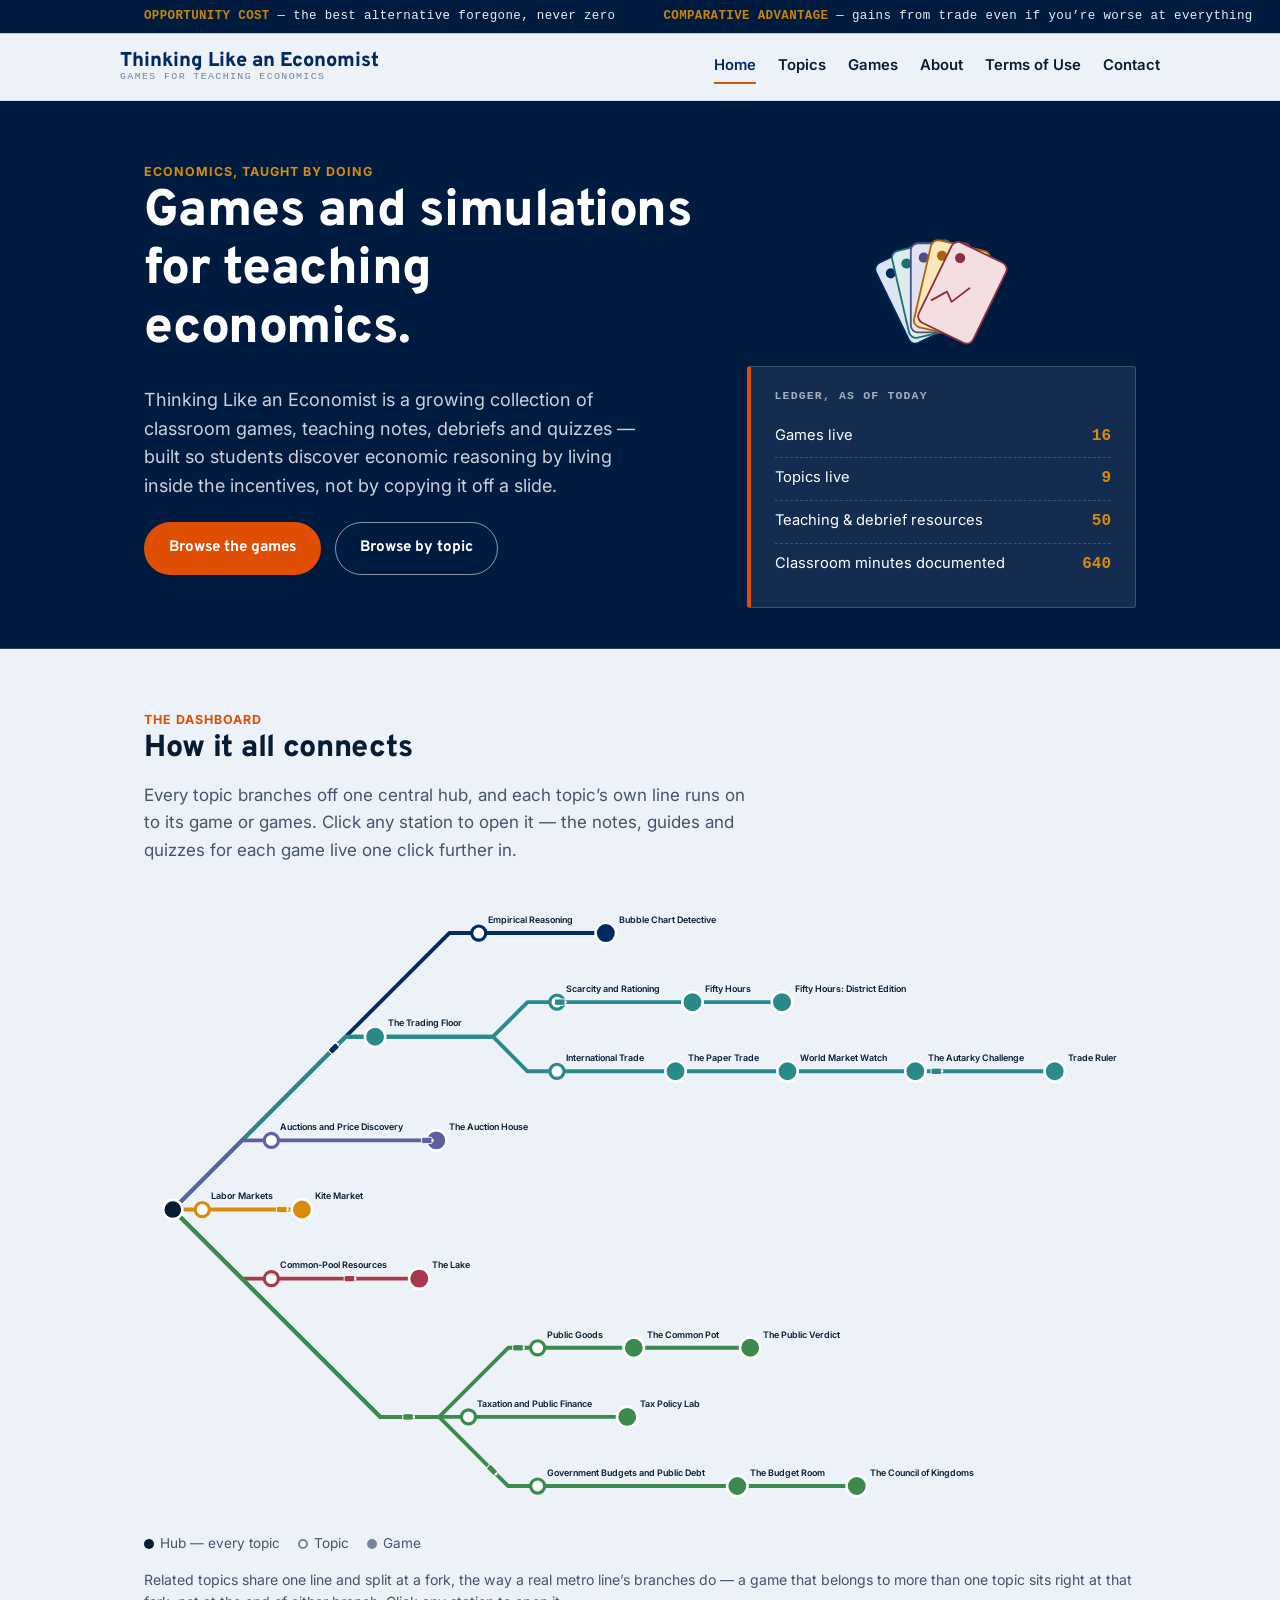
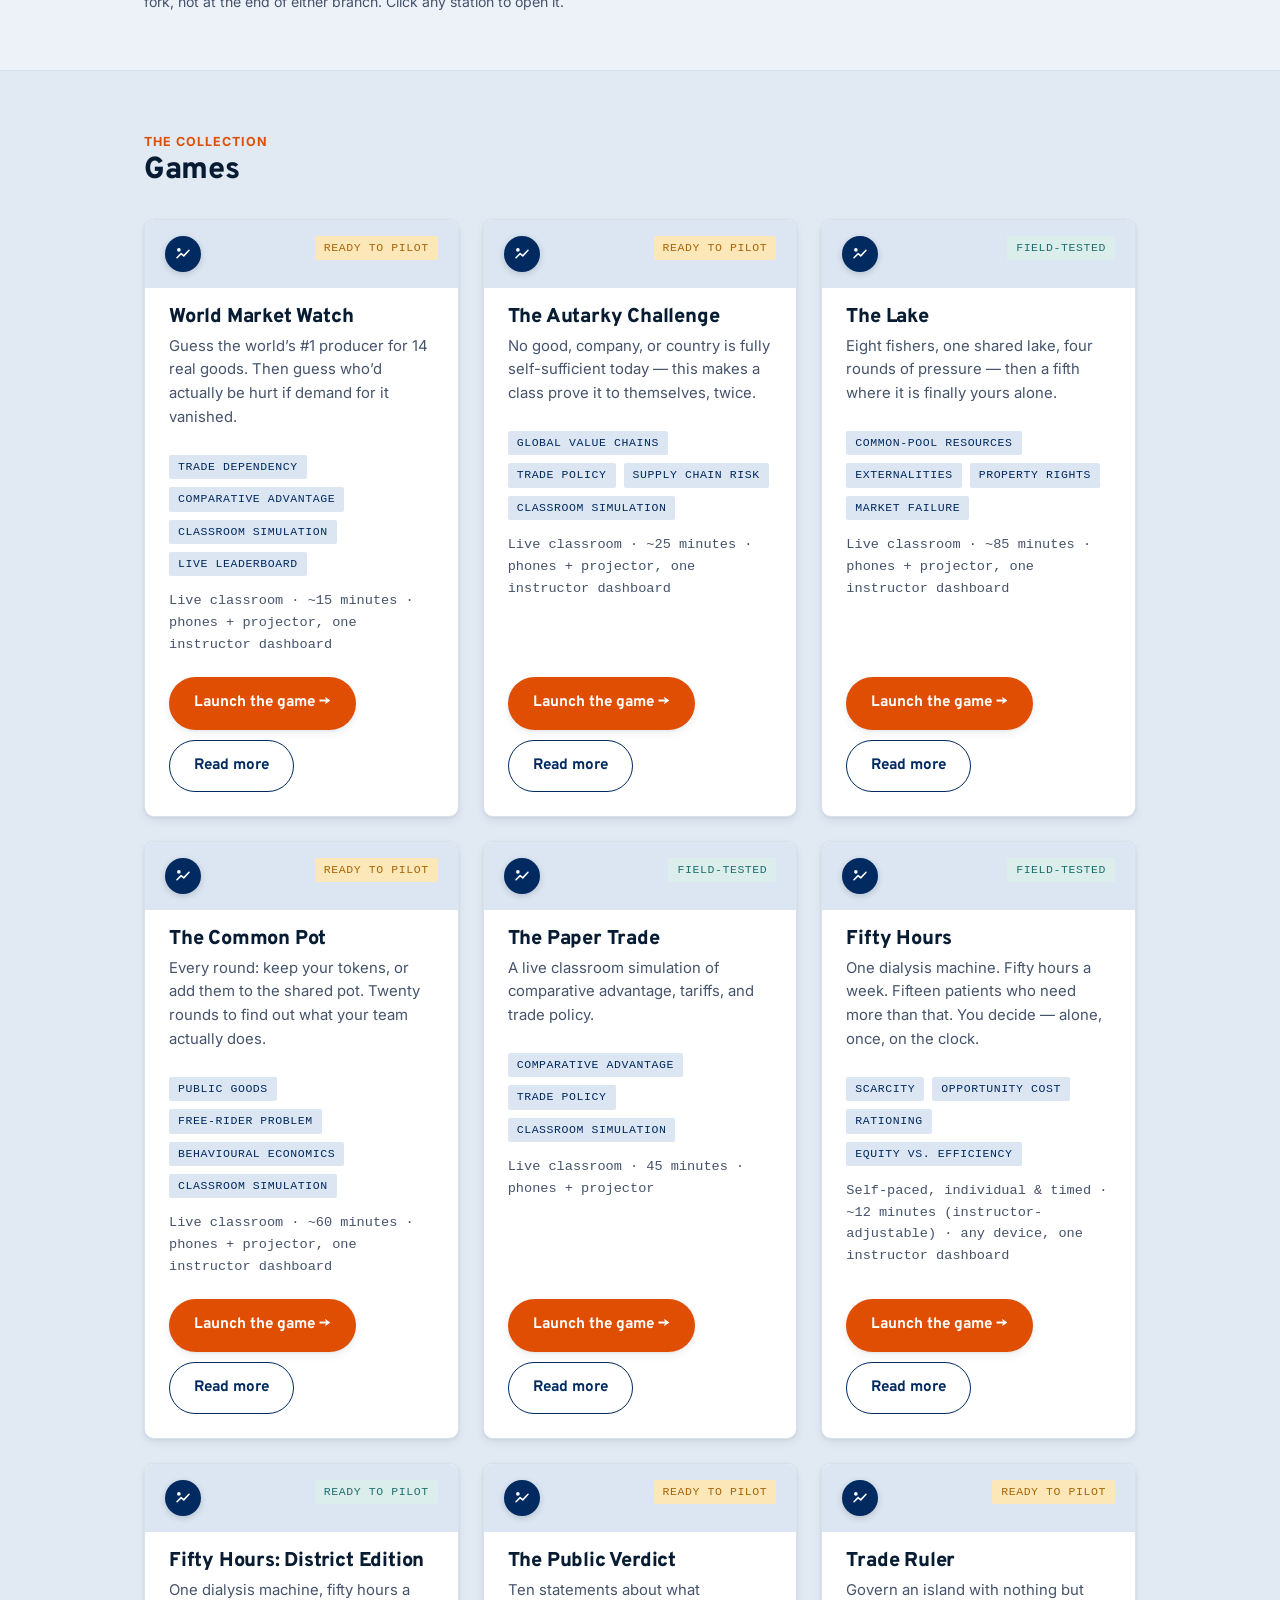
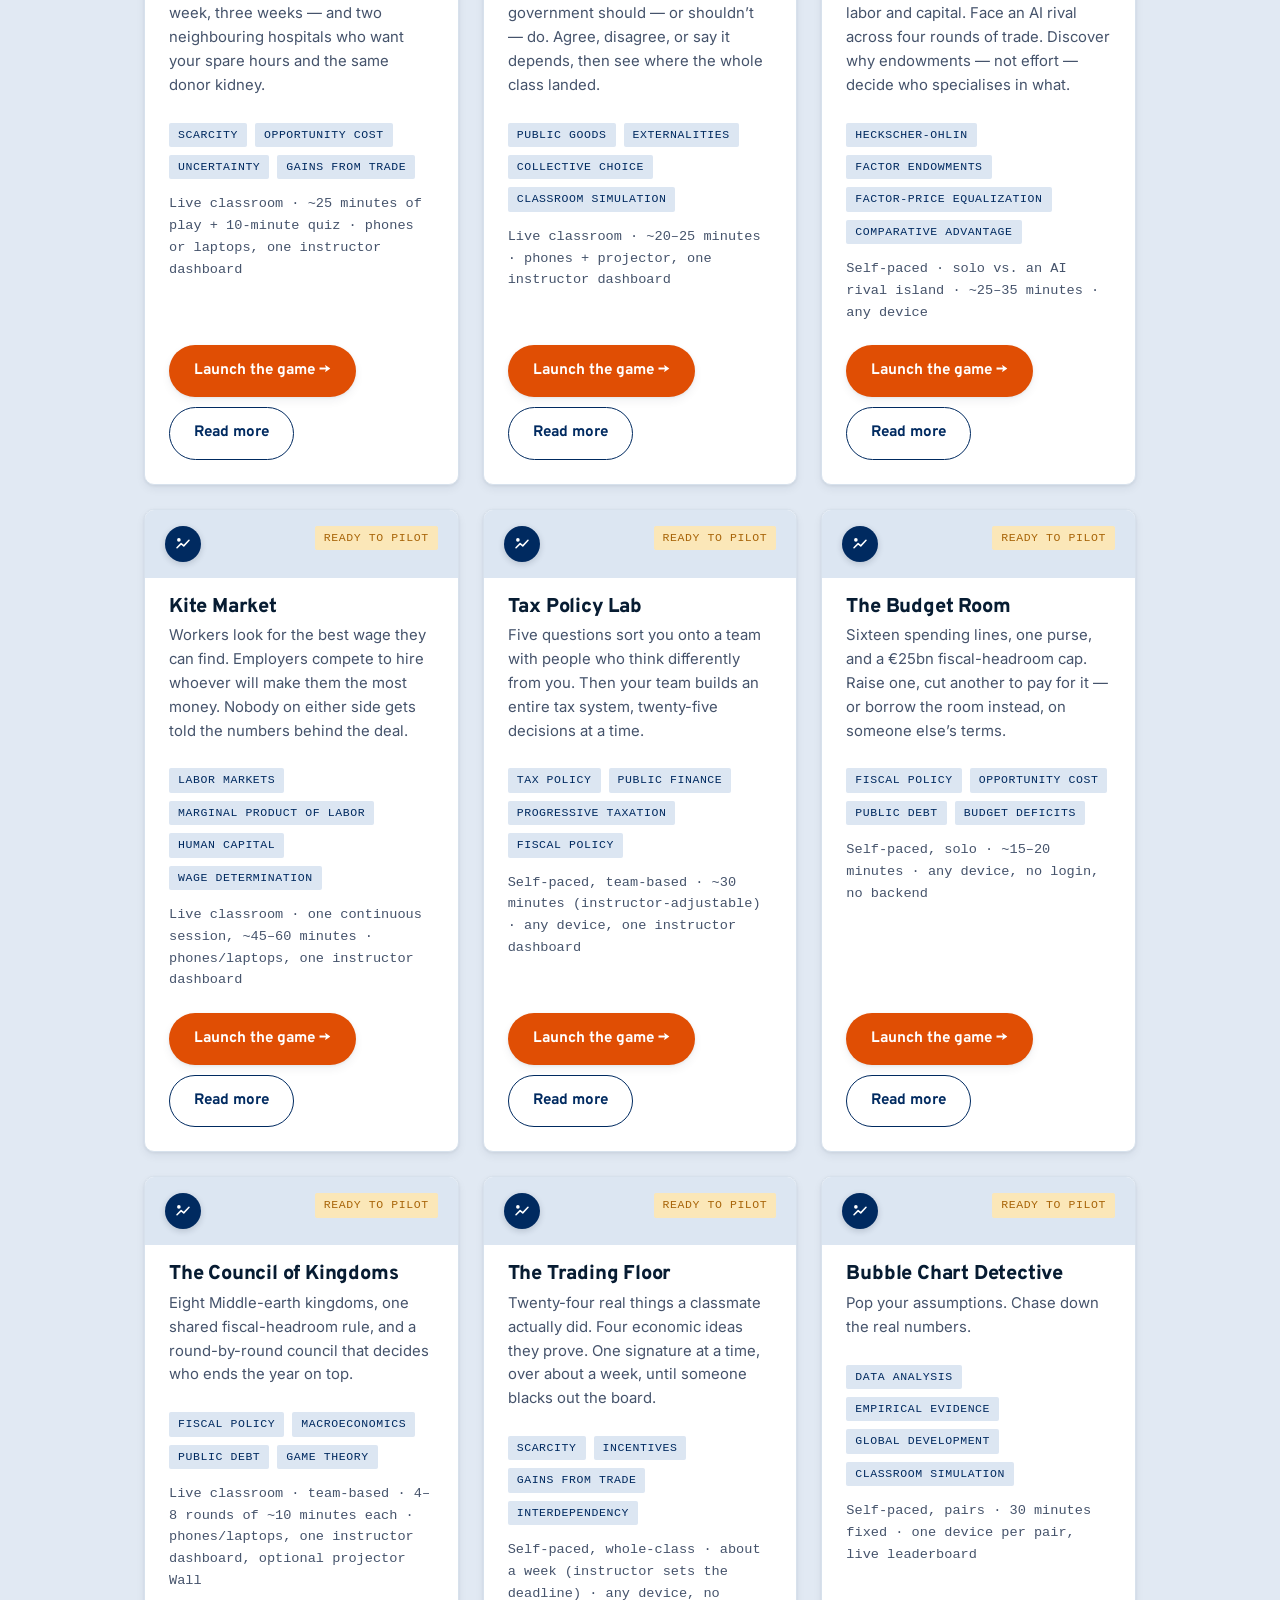
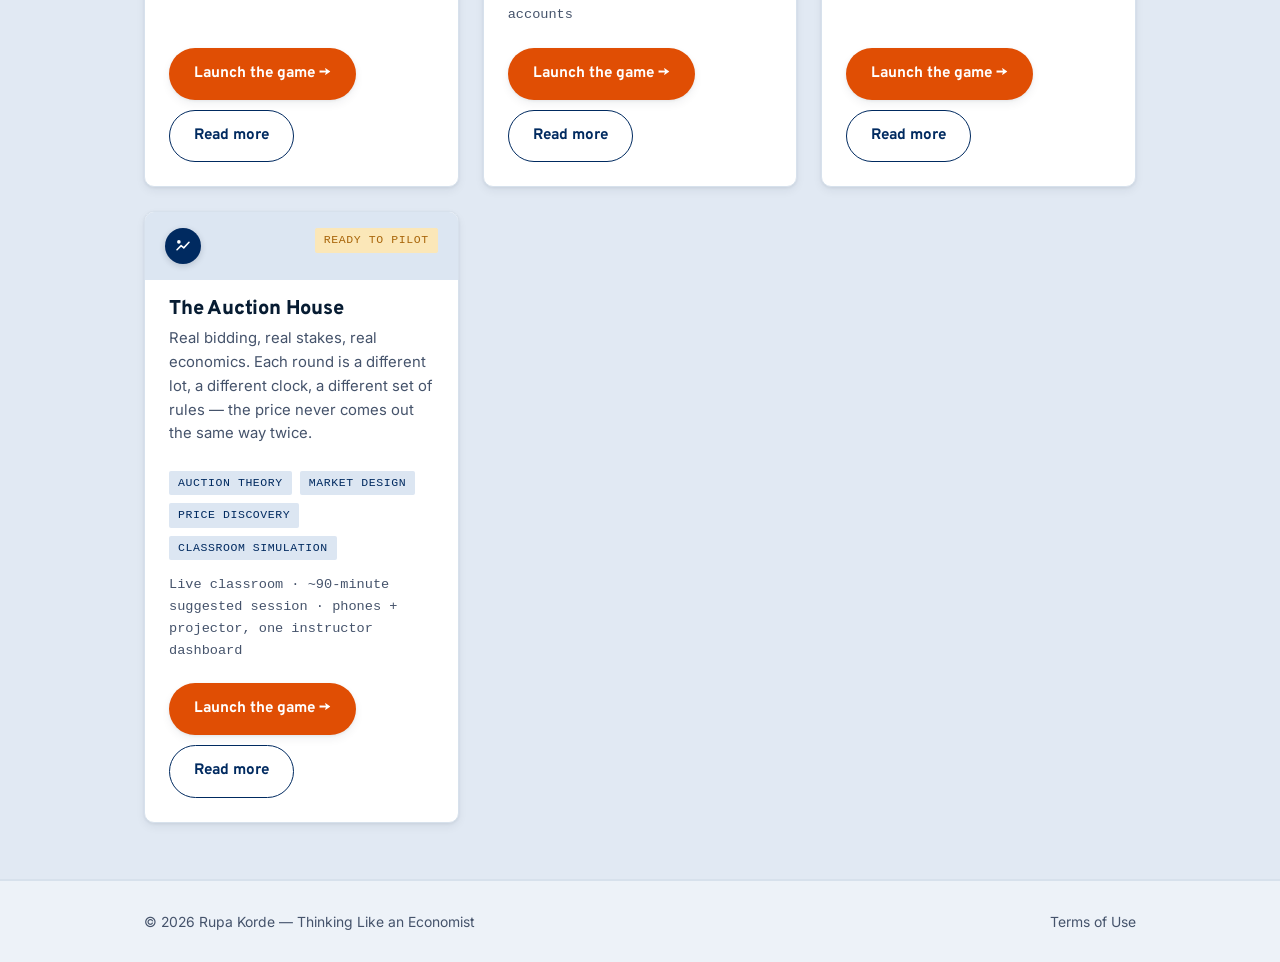
==== commit 5629787e: "Add Fifty Hours: District Edition game Three-week live version of Fifty Hours: districts of three ho" ====
--- a/index.html
+++ b/index.html
@@ -818,6 +818,26 @@
       { k: "Format", v: "Self-paced, individual & timed · ~12 minutes" },
       { k: "Class size", v: "Any size · one attempt per student, timed and locked" },
       { k: "The shortfall", v: "15 patients ask for 95 hours against a 50-hour machine" }
+    ]
+  },
+  "fifty-hours-district": {
+    id: "fifty-hours-district",
+    title: "Fifty Hours: District Edition",
+    tagline: "One dialysis machine, fifty hours a week, three weeks — and two neighbouring hospitals who want your spare hours and the same donor kidney.",
+    description: "The live, multi-week version of Fifty Hours. Each student runs a hospital in a district of three, with one dialysis machine and a list that always needs more than fifty hours. Over three instructor-paced weeks the list keeps changing: refused patients may die (each card states the odds), ticking certain patients unlocks new options and situations, and power cuts, a private clinic’s offer, a contamination scare, a transplant and a wealthy patient’s pledge are rolled when each week closes. Neighbours trade spare hours at prices they set and bid against each other for one donor kidney. Every hospital gets a full profit-and-loss and health ledger each week, and a class leaderboard ranks score (health points plus profit), lives lost, profit and idle hours. A 15-question locked quiz follows, and the instructor dashboard writes the debrief from the class’s own choices.",
+    format: "Live classroom · ~25 minutes of play + 10-minute quiz · phones or laptops, one instructor dashboard",
+    mode: "live",
+    status: "live",
+    statusLabel: "Ready to pilot",
+    tags: ["Scarcity", "Opportunity cost", "Uncertainty", "Gains from trade"],
+    link: "https://script.google.com/macros/s/AKfycbx285iK1iUFGPusTzMtdrl7JgxZ7yxFivdgXOtM0rtgt7vUDZKfIzNWAGULOt5khxlz/exec",
+    linkLabel: null,
+    minutes: 35,
+    glance: [
+      { k: "Format", v: "Live · 3 timed weeks (8/7/7 min, adjustable) + 10-minute quiz" },
+      { k: "Class size", v: "Built and load-tested for 45 · districts of three hospitals" },
+      { k: "Interconnection", v: "Spare-hour trading between neighbours · sealed-bid district kidney auction" },
+      { k: "Scoring", v: "Health points + 1 per $1,000 profit · lives lost, profit and idle hours ranked separately" }
     ]
   },
   "public-verdict": {
@@ -1024,8 +1044,8 @@
   {
     family: "trade",
     title: "Scarcity and Rationing",
-    description: "The constraint every economic decision starts from — not enough of something for everyone who wants it — and the different ways a society (or one person, alone, on the clock) can decide who gets it anyway: price, lottery, queue, or discretion. Explored hands-on through Fifty Hours and The Trading Floor.",
-    games: ["fifty-hours", "trading-floor"]
+    description: "The constraint every economic decision starts from — not enough of something for everyone who wants it — and the different ways a society (or one person, alone, on the clock) can decide who gets it anyway: price, lottery, queue, or discretion. Explored hands-on through Fifty Hours, its three-week District Edition, and The Trading Floor.",
+    games: ["fifty-hours", "fifty-hours-district", "trading-floor"]
   },
   {
     family: "trade",
@@ -1462,6 +1482,7 @@
   "trade-game": [["overview","Overview"],["teaching-note","Teaching Note"],["debrief-note","Debrief Note"],["quiz","Quiz"],["student-note","Student Note"]],
   "the-common-pot": [["overview","Overview"],["teaching-note","Teaching Note"],["debrief-guide","Debrief Guide"],["student-note","Student Note"]],
   "fifty-hours": [["overview","Overview"],["teaching-note","Teaching Note"],["debrief-guide","Debrief Guide"],["student-note","Student Note"]],
+  "fifty-hours-district": [["overview","Overview"],["teaching-note","Teaching Note"],["debrief-guide","Debrief Guide"],["student-note","Student Note"]],
   "public-verdict": [["overview","Overview"],["teaching-note","Teaching Note"],["debrief-guide","Debrief Guide"],["student-note","Student Note"]],
   "trade-ruler": [["overview","Overview"],["teaching-note","Teaching Note"],["debrief-guide","Debrief Guide"],["student-note","Student Note"]],
   "kite-market": [["overview","Overview"],["teaching-note","Teaching Note"],["debrief-guide","Debrief Guide"],["student-note","Student Note"]],
@@ -3069,6 +3090,156 @@
   ) + '</section>';
 }
 
+/* ---- Fifty Hours: District Edition ---- */
+function renderFHDTeachingNote(id){
+  var g = GAMES[id];
+  if(!g) return renderNotFound();
+  return '<section class="hero" style="padding-bottom:0">' + pageChrome(''
+    + '<span class="eyebrow">Teaching note</span>'
+    + '<h1>Running '+esc(g.title)+'</h1>'
+    + '<p class="lead">Three short weeks on the clock, a district of neighbours, and a ledger that shows every student what their choices cost — then a ten-minute quiz.</p>'
+    + subNav(id, "teaching-note")
+  ) + '</section>'
+  + '<section style="padding-top:0">' + pageChrome(''
+    + '<div class="at-a-glance">'
+    +   '<div class="item"><div class="k">Session length</div><div class="v">~25 min of play (weeks of 8, 7, 7 minutes plus results) + 10-minute quiz, leaving ~20 minutes to debrief in an hour</div></div>'
+    +   '<div class="item"><div class="k">Students need</div><div class="v">A phone or laptop, a name and roll number — no account</div></div>'
+    +   '<div class="item"><div class="k">Instructor needs</div><div class="v">The dashboard open and projected; it runs the clock and closes each week</div></div>'
+    +   '<div class="item"><div class="k">Class size</div><div class="v">Built and tested for 45 at once; districts of three form automatically</div></div>'
+    + '</div>'
+    + accordionHtml([
+      { title: "Learning objectives", open: true, html:
+        "<ul><li>Feel scarcity and indivisibility as binding constraints: a patient gets all of their hours or none, and idle hours expire.</li>"
+        + "<li>Price opportunity cost in real units — every hour sold, bought, or left empty shows up in a health ledger and a profit-and-loss statement.</li>"
+        + "<li>Decide under uncertainty: refusal risk, a 60% pledge, an 80% transplant, a 50% contamination gamble, a test that reveals information for a price.</li>"
+        + "<li>Experience rationing by price twice — a patient who pays ten times the slot, and a sealed-bid auction for a donor kidney — and separate the efficiency objection from the equity one.</li>"
+        + "<li>See gains from trade between neighbours, and question the scoring rule itself: who decided $1,000 equals one health point?</li></ul>"
+      },
+      { title: "Before class", html:
+        "<ul><li>Open the game’s Sheet and use the <em>Fifty Hours</em> menu to set an instructor passcode.</li>"
+        + "<li>Open the instructor link, sign in, and project the lobby — it shows a QR code and the student link.</li>"
+        + "<li>Students join with a name and roll number and land in a district of three. A lone last joiner is folded into the previous district when week 1 starts.</li></ul>"
+      },
+      { title: "How a week runs", html:
+        "<ol style=\"padding-left:20px;line-height:1.7\">"
+        + "<li><strong>Start the week</strong> from the dashboard (default 8, 7 and 7 minutes). Every student sees the same patients, and each card states hours, health points, payment per hour and the risk of death if refused.</li>"
+        + "<li><strong>Choices unlock situations.</strong> Ticking two patients brings a walk-in emergency; four brings a Children’s Trust grant; ticking Kabir triggers a 50% donor-backlash risk; ticking Jaya starts her pledge. Week 2 opens with power cuts and a private clinic offering $2,400 for five hours; week 3 opens with a contamination scare and a Ministry bonus for using every hour.</li>"
+        + "<li><strong>Neighbours trade.</strong> Any hospital can offer spare hours to its district at its own price; a neighbour can buy them. In week 2 the district bids, sealed, for one donor kidney.</li>"
+        + "<li><strong>The week closes</strong> when the clock runs out (or you end it). Deaths, transplants, the pledge, the backlash and the contamination are rolled — seeded per student, so reloading cannot re-roll them — and each student gets a P&amp;L, a health ledger, their district table and the class leaderboard.</li></ol>"
+      },
+      { title: "What carries from week to week", html:
+        "<p>Dead patients leave the list. Ismail’s transplant only happens if he is treated in week 2 (80% success; a $500 crossmatch test reveals the outcome early). Leela needs half the hours in week 3 if treated in weeks 1 and 2. Jaya’s trust funds a portable unit (+15 hours in week 3) 60% of the time — but only if she was treated in both earlier weeks. The kidney winner’s patient leaves the list for good. New patients arrive in weeks 2 and 3.</p>"
+      },
+      { title: "Scoring and the leaderboard", html:
+        "<p>Score = health points + 1 point per $1,000 of profit. A treated patient earns their health points; a death costs 8. Profit is treatment income (government scheme $200/hr, insurer $300/hr, Jaya $500/hr, Kabir $800/hr) minus $80 per hour run, a $3,000 fixed weekly cost and whatever was spent on generators, tests, referrals, filters, neighbours’ hours and the kidney bid. The leaderboard also ranks lives lost, profit, machine utilisation and idle hours, and has a separate <em>Idle hours</em> view naming the hospitals that left the machine unused.</p>"
+      },
+      { title: "What the dashboard gives you", html:
+        "<ul><li><strong>This week:</strong> live share of the class treating each patient, decision splits, and who has saved a list or marked themselves done.</li>"
+        + "<li><strong>Week results, Leaderboard, Idle hours, Districts</strong> (every trade, every bid) and <strong>Quiz</strong> (per-question % correct).</li>"
+        + "<li><strong>Debrief prompts</strong> computed from the class: price versus need (Kabir versus Eshan), referral as a substitute, the externality from treating the anaesthetist, pledge uptake, generator and clinic choices, kidney auction winners, insurance against contamination, the most-profitable versus the healthiest hospital, total idle hours, and the weakest quiz question.</li>"
+        + "<li>A <strong>phase stepper</strong> and a <strong>“Say this”</strong> card with the exact words to read out at each stage, and a <strong>What students see</strong> tab showing the week’s full list and every situation with when it unlocks.</li>"
+        + "<li>Results are written to the Sheet (Weeks, Leaderboard, Quiz tabs) whenever the dashboard is open.</li></ul>"
+      },
+      { title: "The quiz, and its safety nets", html:
+        "<ul><li>One question per screen; an answer locks when tapped. Answers are kept on the phone first and saved in the background, so a dropped connection loses nothing.</li>"
+        + "<li>A student who loses the page rejoins with the same roll number and gets every answer back. At 0:00 answers send themselves; marks are released when everyone is in.</li>"
+        + "<li>If a phone cannot reach the server at all, it shows an <strong>answer code</strong> (15 letters plus a check tied to the roll number) that the instructor types into the dashboard.</li>"
+        + "<li>A backup version of the quiz runs with no server: upload it to Moodle as a <strong>SCORM package</strong> (progress saved by Moodle, score in the gradebook), or open the plain HTML file in a browser. Moodle shows an uploaded HTML <em>File</em> without its scripts, so use the SCORM package there.</li></ul>"
+      }
+    ])
+    + '<p style="margin-top:20px;max-width:70ch">Then move to the <a href="#/games/'+id+'/debrief-guide">debrief guide</a>.</p>'
+  ) + '</section>';
+}
+
+function renderFHDDebriefGuide(id){
+  var g = GAMES[id];
+  if(!g) return renderNotFound();
+  return '<section class="hero" style="padding-bottom:0">' + pageChrome(''
+    + '<span class="eyebrow">Debrief guide</span>'
+    + '<h1>Debriefing '+esc(g.title)+'</h1>'
+    + '<p class="lead">Twenty minutes. Open with the dashboard’s debrief prompts, then work through the questions below in whatever order the room’s numbers make interesting.</p>'
+    + subNav(id, "debrief-guide")
+  ) + '</section>'
+  + '<section style="padding-top:0">' + pageChrome(''
+    + accordionHtml([
+      { title: "Start with the leaderboard — then attack it", open: true, html:
+        "<p>Project the leaderboard, then re-sort it by profit, by lives lost and by idle hours. The top hospital rarely tops all four.</p>"
+        + '<div class="qa-block"><div class="who">Ask the room</div><ul>'
+        + "<li>The score says $1,000 of profit equals one health point. Who decided that, and would you run the hospital differently at $100 or $10,000?</li>"
+        + "<li>The healthiest hospital and the most profitable hospital are named on the dashboard. Which one would you want running yours?</li></ul></div>"
+      },
+      { title: "Opportunity cost and idle hours", html:
+        '<div class="qa-block"><div class="who">Ask the room</div><ul>'
+        + "<li>The private clinic paid $480 an hour. What were your five hours worth in health points, given who you would have put in them?</li>"
+        + "<li>The class left a total number of hours idle (it’s on the dashboard). How much of that was indivisibility, how much was offers that never sold, and how much was the contamination shock?</li>"
+        + "<li>The $3,000 fixed cost never changed who you should treat. Why not?</li></ul></div>"
+      },
+      { title: "Price, need and substitutes", html:
+        '<div class="qa-block"><div class="who">Ask the room</div><ul>'
+        + "<li>Kabir paid $800 an hour and had a 5% risk if refused; Eshan paid $200 and had 60%. Compare the share of the class that treated each — is that efficiency, equity, or neither?</li>"
+        + "<li>Farida could be referred to the city for $400 and zero hours. Did the room treat her here anyway? What does a substitute do to the strength of a claim?</li>"
+        + "<li>The kidney went to the highest bidder in each district. Was that the patient who would gain most? What would a lottery or a need ranking have done instead?</li></ul></div>"
+      },
+      { title: "Uncertainty, information and insurance", html:
+        '<div class="qa-block"><div class="who">Ask the room</div><ul>'
+        + "<li>Jaya’s pledge: 20 hours given up across two weeks for a 60% chance of 15. Expected value says 9 hours back. Who took the bet, and who regretted it?</li>"
+        + "<li>The crossmatch test cost $500. For whom was the information worth it — and for whom would it have changed nothing?</li>"
+        + "<li>Half the class bought the $1,000 filter. If you bought it and the water was clean, was it a mistake?</li></ul></div>"
+      },
+      { title: "Externalities and trade", html:
+        '<div class="qa-block"><div class="who">Ask the room</div><ul>'
+        + "<li>Treating Bhaskar let surgeries run for patients who never touched the machine. Did you count them?</li>"
+        + "<li>Why would a hospital sell hours it could use? Look at the district trades on the dashboard — who gained, and by how much?</li></ul></div>"
+      },
+      { title: "Close", html:
+        "<p>Every hospital faced the same constraint; the lists still differed, and many of them were defensible. The arithmetic was shared — the values were not, including the ones built into the scoring rule. That gap is what the subject is for.</p>"
+      }
+    ])
+  ) + '</section>';
+}
+
+function renderFHDStudentNote(id){
+  var g = GAMES[id];
+  if(!g) return renderNotFound();
+  var glossary = [
+    { term: "Scarcity", def: "Not enough of something for everyone who wants it — here, fifty machine hours against a list that always needs more." },
+    { term: "Opportunity cost", def: "The best alternative you give up. Every hour you sell, buy or leave idle has one." },
+    { term: "Indivisibility", def: "A patient gets all of their hours or none — half a treatment is not half a cure." },
+    { term: "Fixed cost", def: "A cost that is the same whatever you decide — so it should not change which patient you choose." },
+    { term: "Expected value", def: "Probability times outcome. A 60% chance of 15 hours is worth 9 hours on average." },
+    { term: "Value of information", def: "What knowing something in advance is worth — only as much as it would change your decision." },
+    { term: "Insurance", def: "Paying a certain cost to remove a risky loss." },
+    { term: "Externality", def: "A cost or benefit that lands on someone outside the decision — the surgical patients who depend on the anaesthetist." },
+    { term: "Gains from trade", def: "A voluntary exchange happens when the hours are worth more to the buyer than to the seller — both end up better off." },
+    { term: "Rationing by price", def: "Letting willingness and ability to pay decide who gets a scarce good." }
+  ].map(function(t){ return '<dt>'+esc(t.term)+'</dt><dd>'+esc(t.def)+'</dd>'; }).join("");
+  return '<section class="hero" style="padding-bottom:0">' + pageChrome(''
+    + '<span class="eyebrow">Student note</span>'
+    + '<h1>Before you play</h1>'
+    + '<p class="lead">A plain-language guide to '+esc(g.title)+'.</p>'
+    + subNav(id, "student-note")
+  ) + '</section>'
+  + '<section style="padding-top:0">' + pageChrome(''
+    + accordionHtml([
+      { title: "What you are actually doing", open: true, html:
+        "<p>You run a hospital with one dialysis machine and fifty hours a week, for three weeks. Two classmates run the neighbouring hospitals in your district. Each week you tick who gets treated; when the clock runs out, whatever is ticked is what happens.</p>"
+        + "<ul><li>A patient gets all of their hours or none. Idle hours can’t be saved.</li>"
+        + "<li>Refused patients may die — each card says how likely. A death costs 8 points.</li>"
+        + "<li>Ticking certain patients unlocks new options; after a few picks, new situations arrive.</li>"
+        + "<li>You can sell spare hours to your neighbours or buy theirs, and in week 2 bid for the district’s donor kidney.</li>"
+        + "<li>Score = health points + 1 point per $1,000 of profit. After week 3 there is a 15-question quiz; answers lock when clicked.</li></ul>"
+      },
+      { title: "A few honest tips", html:
+        "<ul><li>Read the risk on every card. The projection at the top counts it at its average — your real week may be luckier or unluckier.</li>"
+        + "<li>Watch the strip at the top of the screen: red cells mean you’ve booked more hours than you have, and the last-ticked patients will be bumped.</li>"
+        + "<li>An unsold offer comes back to you only when the week closes — too late to use. Price it to sell, or don’t post it.</li>"
+        + "<li>There is no single right list. There are better and worse reasons, and the debrief is about those.</li></ul>"
+      },
+      { title: "Terms you will want to know", html: '<dl class="glossary">' + glossary + '</dl>' }
+    ])
+  ) + '</section>';
+}
+
 /* ---- The Public Verdict ---- */
 var PUBLIC_VERDICT_STATEMENTS = [
   { n: 1, mode: "Individual", text: "The government should use the police to stop reckless driving.", category: "Classic public good — protection from harm" },
@@ -4493,6 +4664,11 @@
     "teaching-note": renderFiftyHoursTeachingNote,
     "debrief-guide": renderFiftyHoursDebriefGuide,
     "student-note": renderFiftyHoursStudentNote
+  },
+  "fifty-hours-district": {
+    "teaching-note": renderFHDTeachingNote,
+    "debrief-guide": renderFHDDebriefGuide,
+    "student-note": renderFHDStudentNote
   },
   "public-verdict": {
     "teaching-note": renderPublicVerdictTeachingNote,
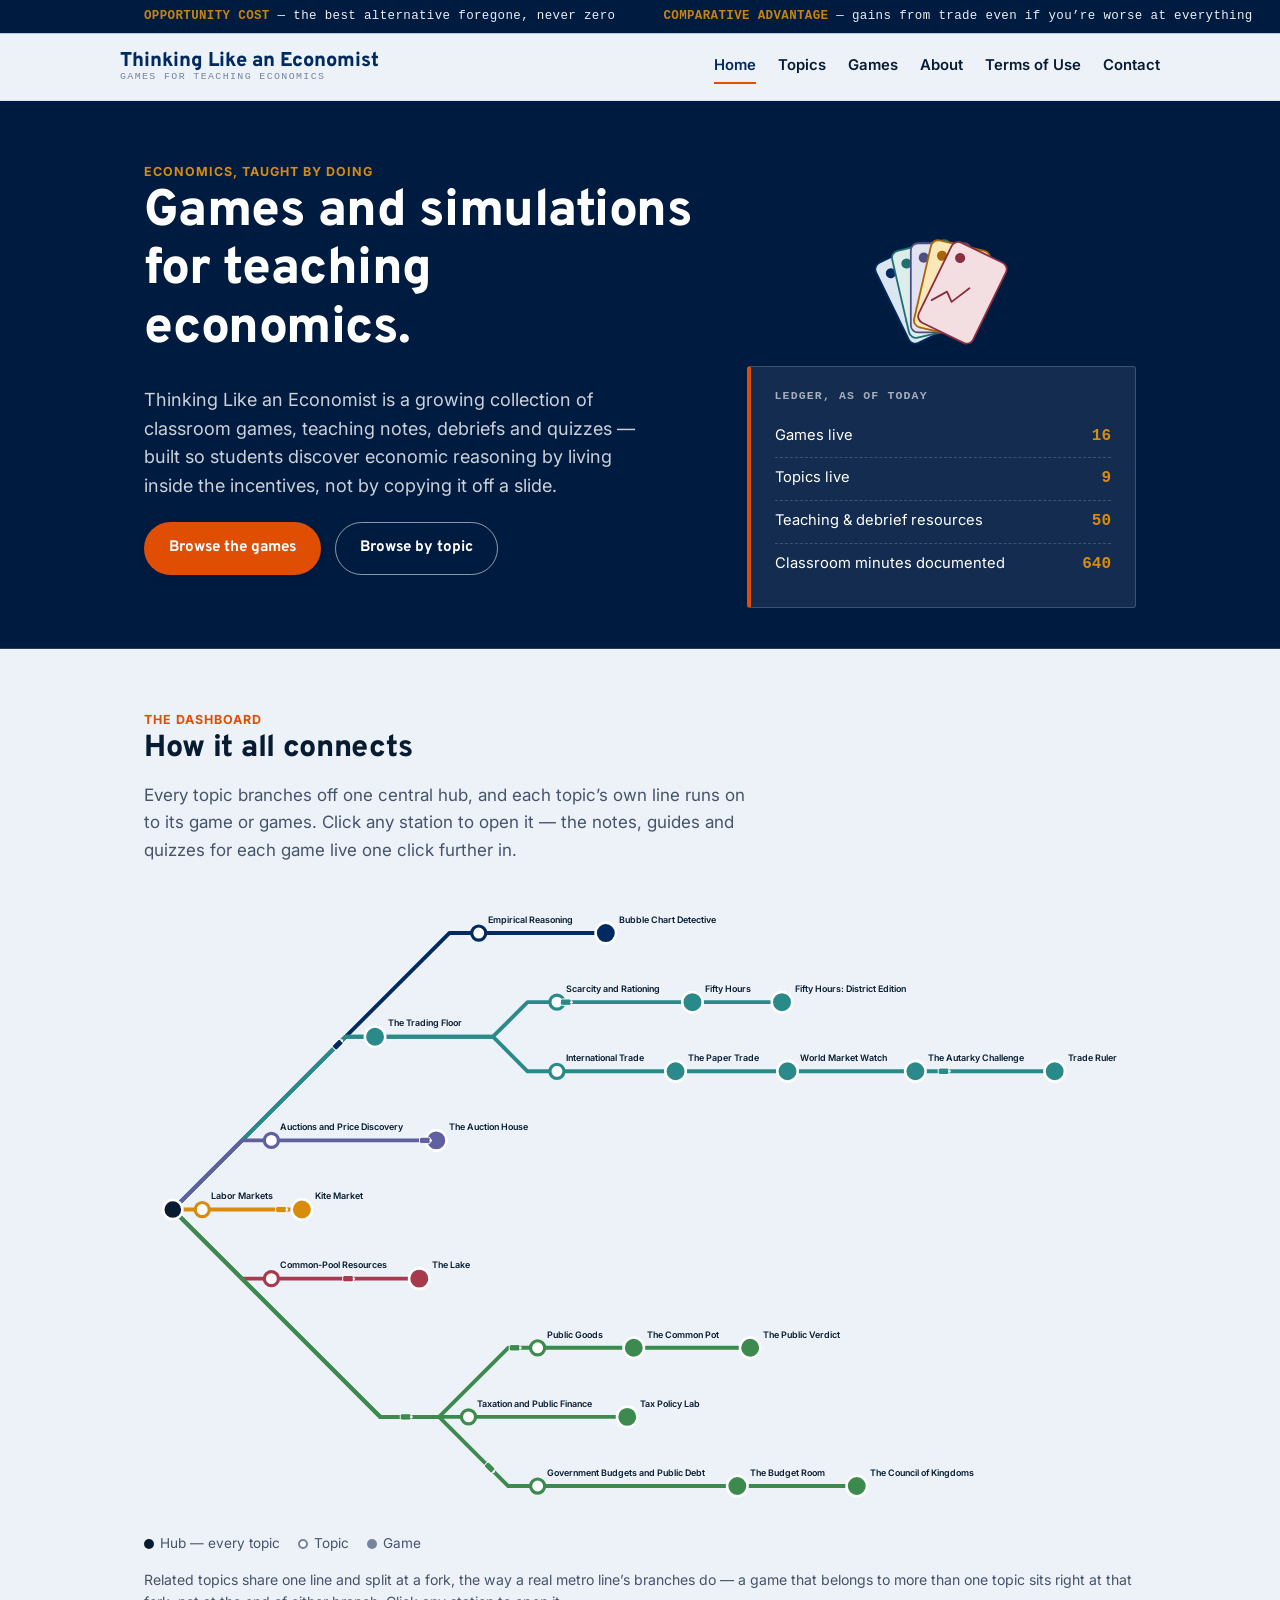
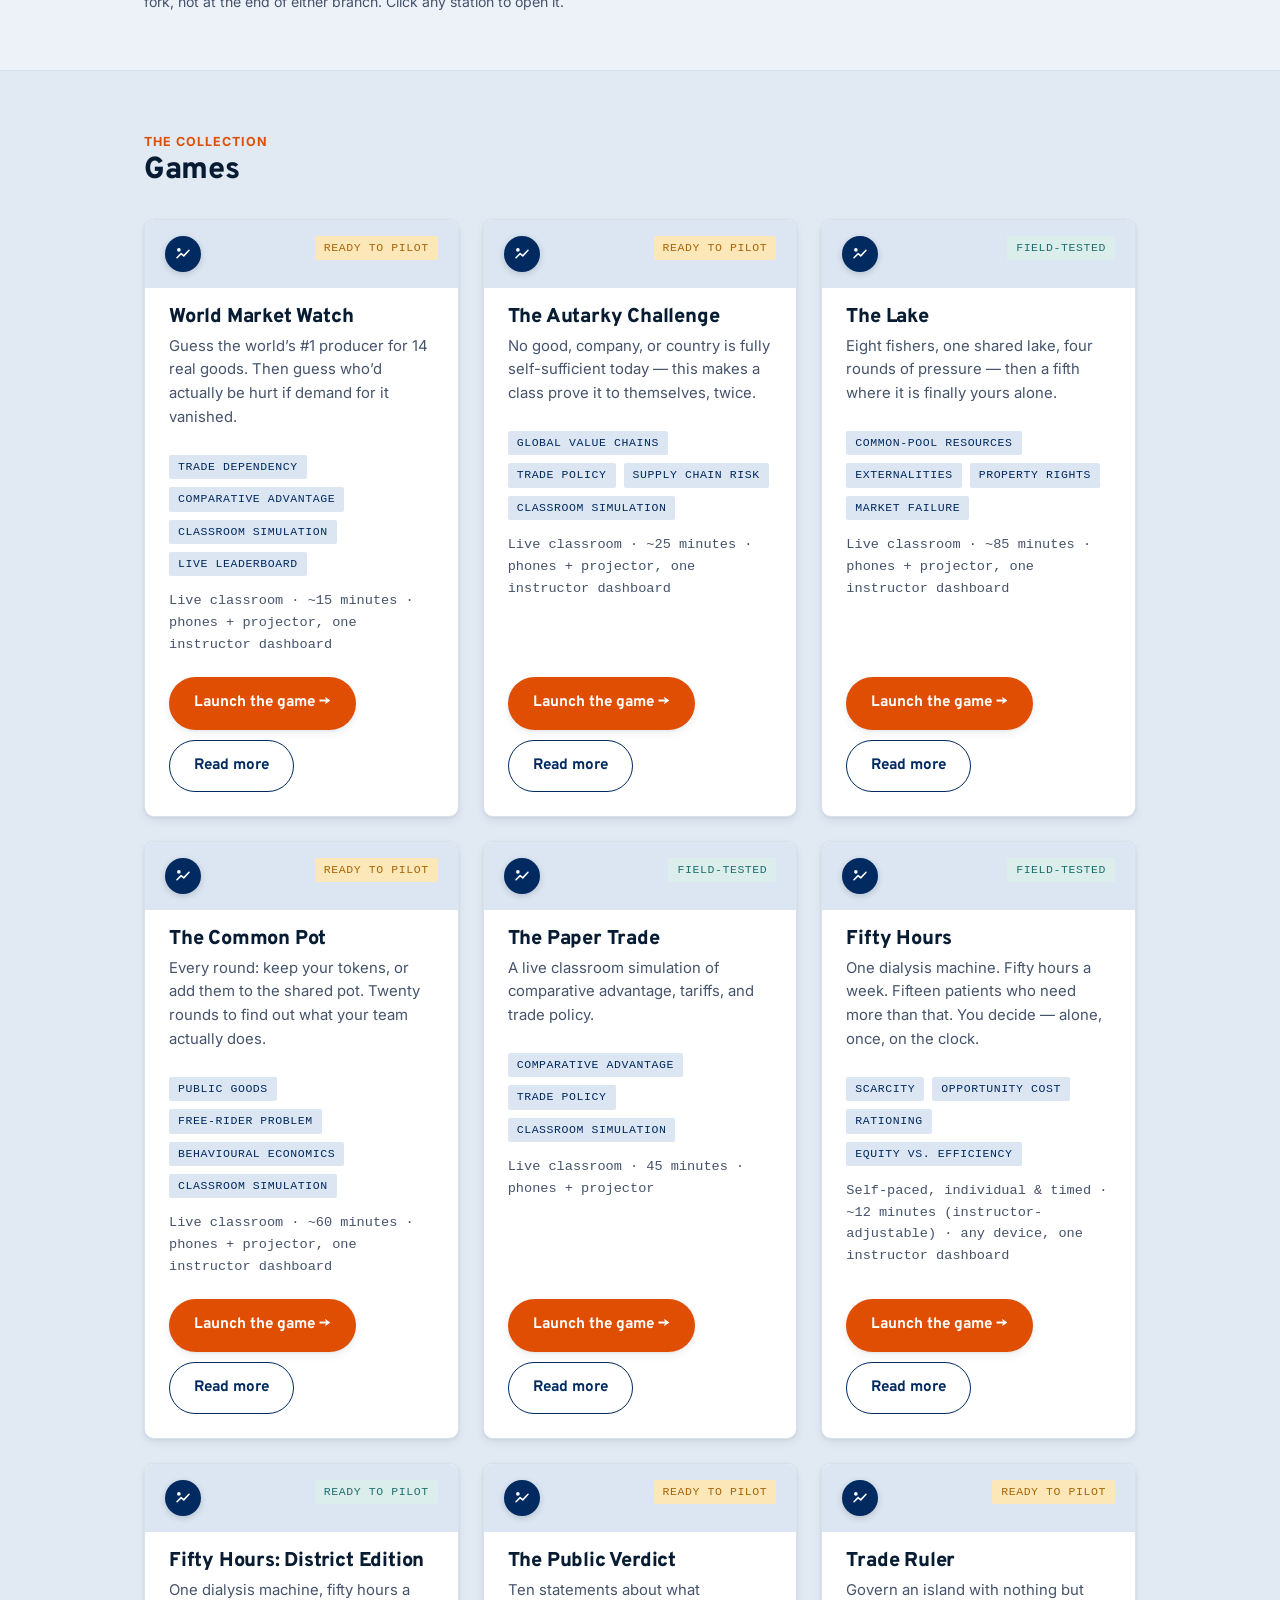
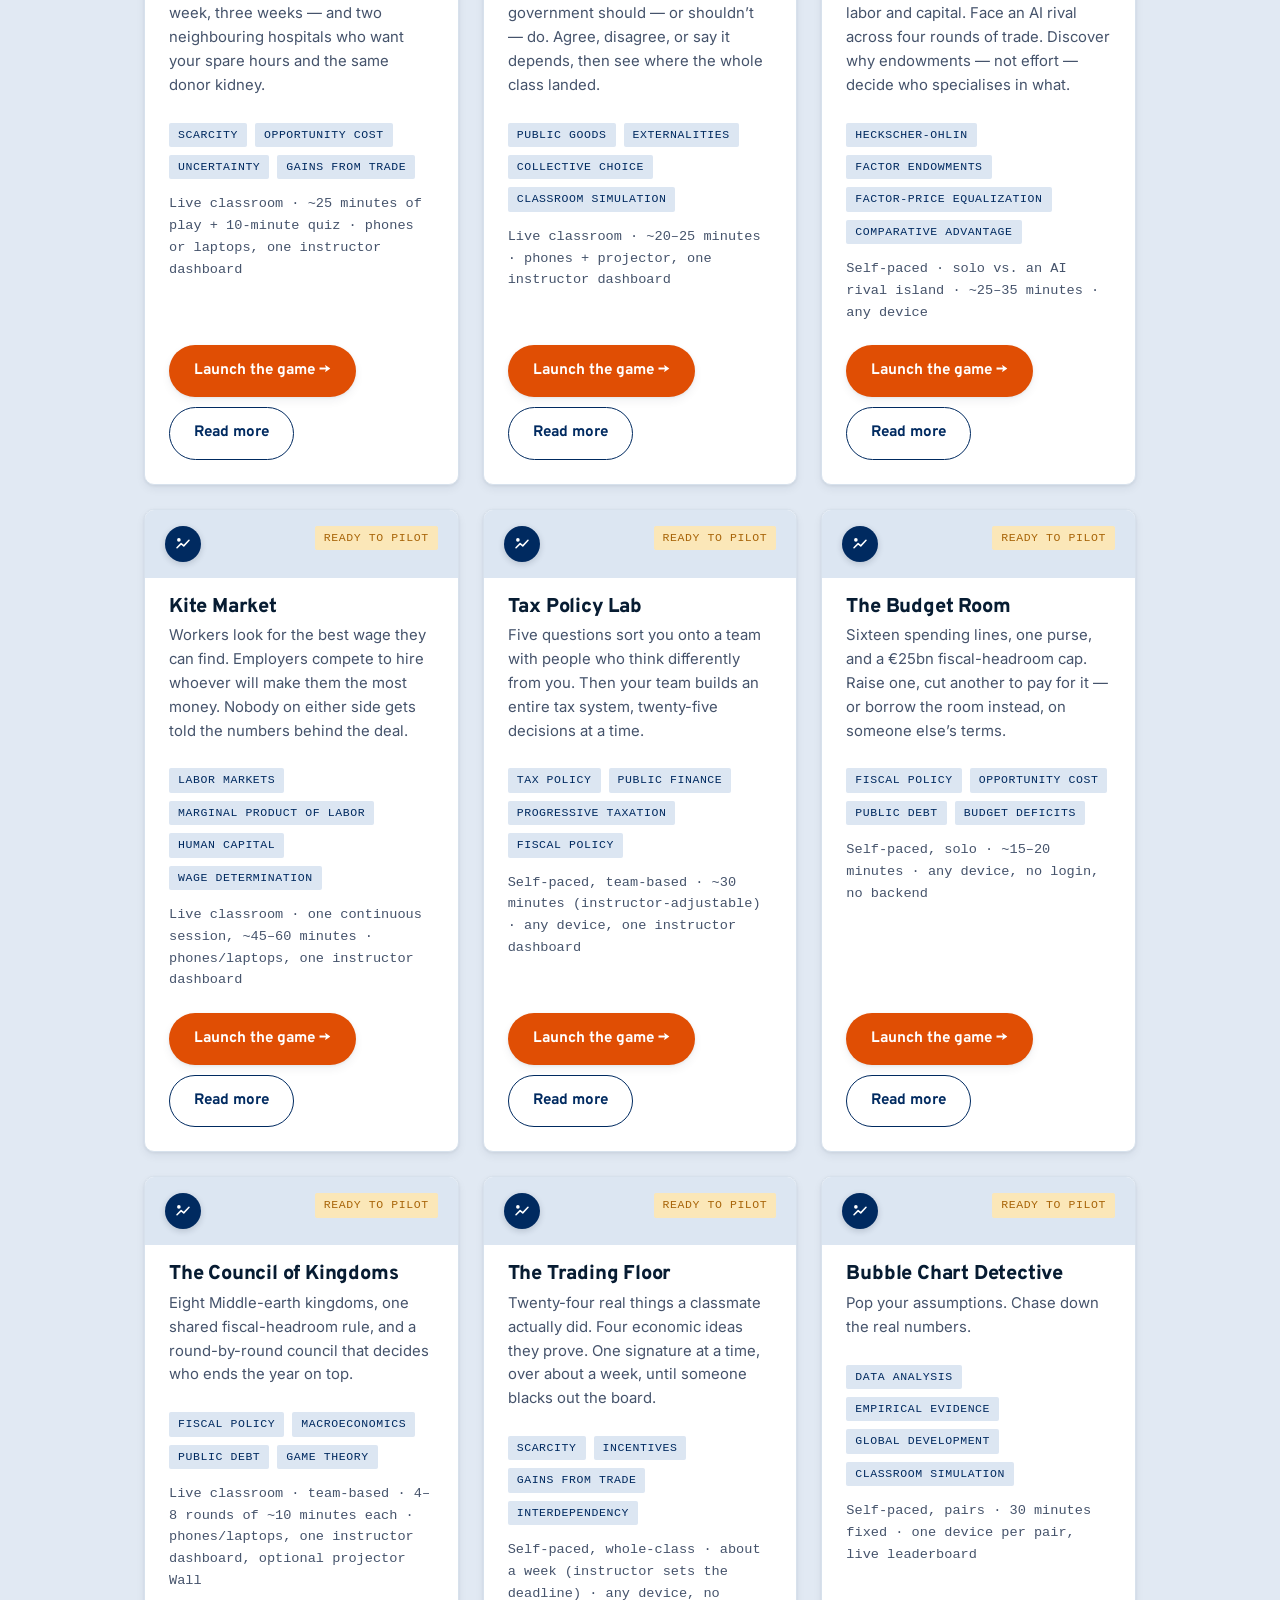
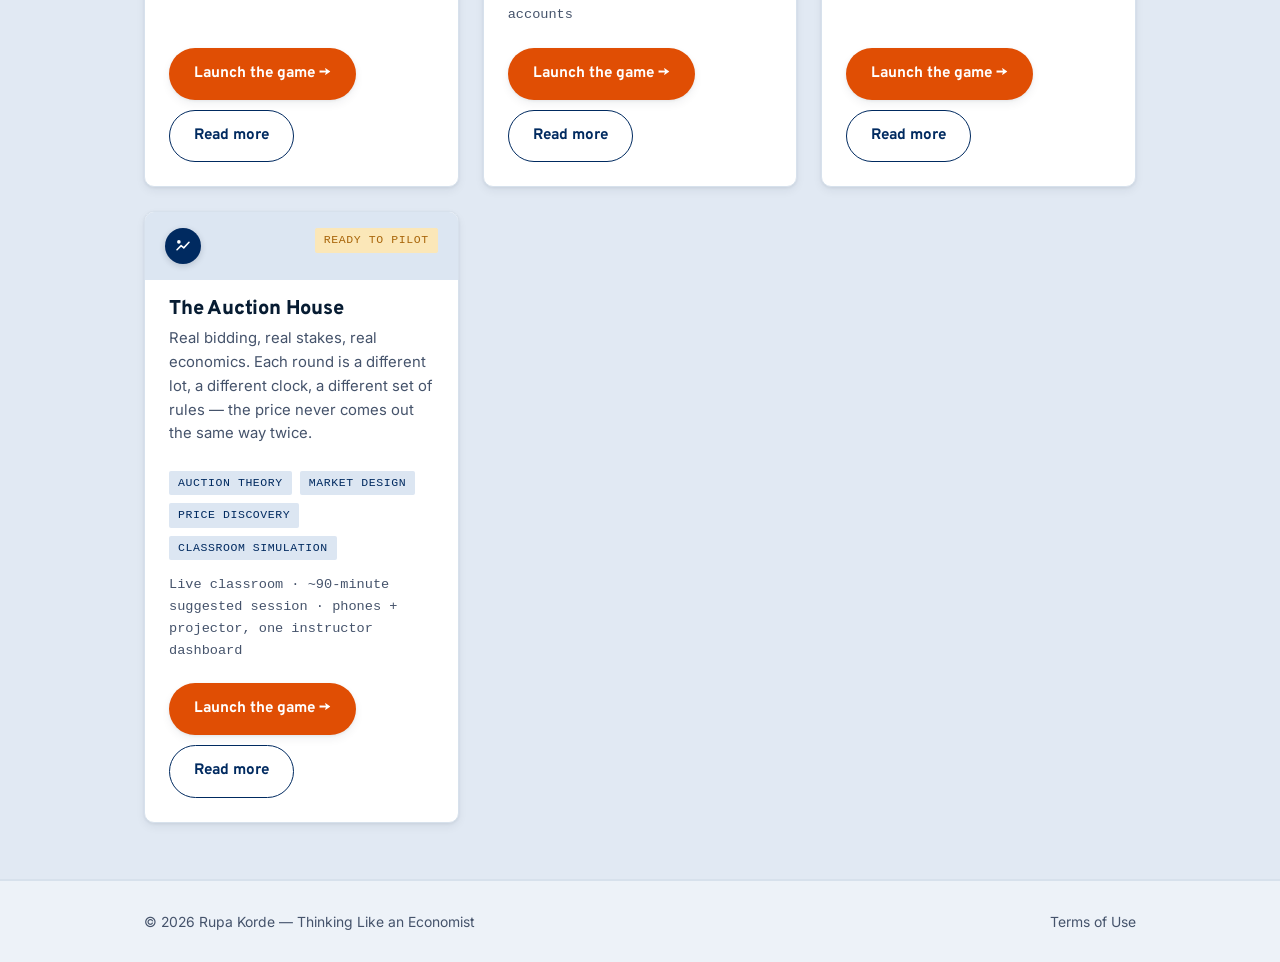
==== commit 5b69b847: "Trading Floor: point to the new, load-tested deployment and refresh the setup text Co-Authored-By: C" ====
--- a/index.html
+++ b/index.html
@@ -964,13 +964,13 @@
     status: "dev",
     statusLabel: "Ready to pilot",
     tags: ["Scarcity", "Incentives", "Gains from trade", "Interdependency"],
-    link: "https://script.google.com/macros/s/AKfycbx321Jmzy-56ptOtDok43dPG89o-jy7UNDAQkuhwq9pvCVSmRftaSnFY7M0gEd_w8H5xA/exec",
+    link: "https://script.google.com/macros/s/AKfycbznmvkLCJh2pOi-LcwVkBH37QCvMfNEzcIOjXW1dh3f4edcIAXburcOl2Wy1uB2mdFC/exec",
     linkLabel: null,
     minutes: 30,
     glance: [
       { k: "Format", v: "Self-paced, whole-class · ~1 week window (instructor sets the deadline) · any device, no accounts" },
       { k: "Board", v: "5×5 · 24 real-behaviour squares across 4 themes, plus one free space" },
-      { k: "Class size", v: "Up to ~40 · first to join with the class code are the roster, same as Kahoot or Blooket" }
+      { k: "Class size", v: "Up to ~45 · whoever joins is the roster (name, student number and a PIN they choose), same as Kahoot or Blooket" }
     ]
   },
   "bubble-chart-detective": {
@@ -4254,9 +4254,9 @@
   + '<section style="padding-top:0">' + pageChrome(''
     + '<div class="at-a-glance">'
     +   '<div class="item"><div class="k">Window</div><div class="v">You open the game, set a deadline (7 days by default, adjustable any time), and close it</div></div>'
-    +   '<div class="item"><div class="k">Students need</div><div class="v">The class code, their name, and a PIN they choose themselves — no account, no roster to pre-type</div></div>'
+    +   '<div class="item"><div class="k">Students need</div><div class="v">Their name, student number, and a PIN they choose themselves — no account, no roster to pre-type. Their login stays active on their device for days, and they can pick up exactly where they left off if the page reloads</div></div>'
     +   '<div class="item"><div class="k">Instructor needs</div><div class="v">The instructor PIN you set on first login, and the Dashboard checked in on over the week</div></div>'
-    +   '<div class="item"><div class="k">Class size</div><div class="v">Up to ~40 — the first people to join with the class code are the class, same as Kahoot or Blooket</div></div>'
+    +   '<div class="item"><div class="k">Class size</div><div class="v">Up to ~45 acting at once — whoever joins is the class, same as Kahoot or Blooket. Every tap is saved on the student’s own device first and retried automatically, so a slow connection never loses a signature</div></div>'
     + '</div>'
     + accordionHtml([
       { title: "Learning objectives", open: true, html:
@@ -4265,8 +4265,8 @@
         + "<li>See the same theme show up at very different stakes (a ride to school, a grade on a group project) and still recognise it as the same underlying idea.</li></ul>"
       },
       { title: "Before the week starts", html:
-        "<ul><li>Log into the Dashboard as instructor and confirm your instructor PIN — anyone with the class code and this PIN can open, close or reset the game.</li>"
-        + "<li>Set the class code and deadline in Class Settings, then click <strong>Open game</strong> — until you do, students land on a “hasn’t opened yet” holding screen and can’t join.</li>"
+        "<ul><li>Log into the Dashboard as instructor and confirm your instructor PIN — anyone with this PIN can open, close or reset the game, and it also lets you look up any student’s login if they forget it.</li>"
+        + "<li>Set the deadline in Class Settings, then click <strong>Open game</strong> — until you do, students land on a “hasn’t opened yet” holding screen and can’t join.</li>"
         + "<li>Consider walking through one square live before you open it — find a volunteer example, show the class the request → confirm → classify sequence once, so nobody’s first attempt is also their first time seeing how it works.</li></ul>"
       },
       { title: "How a square actually gets filled", html:
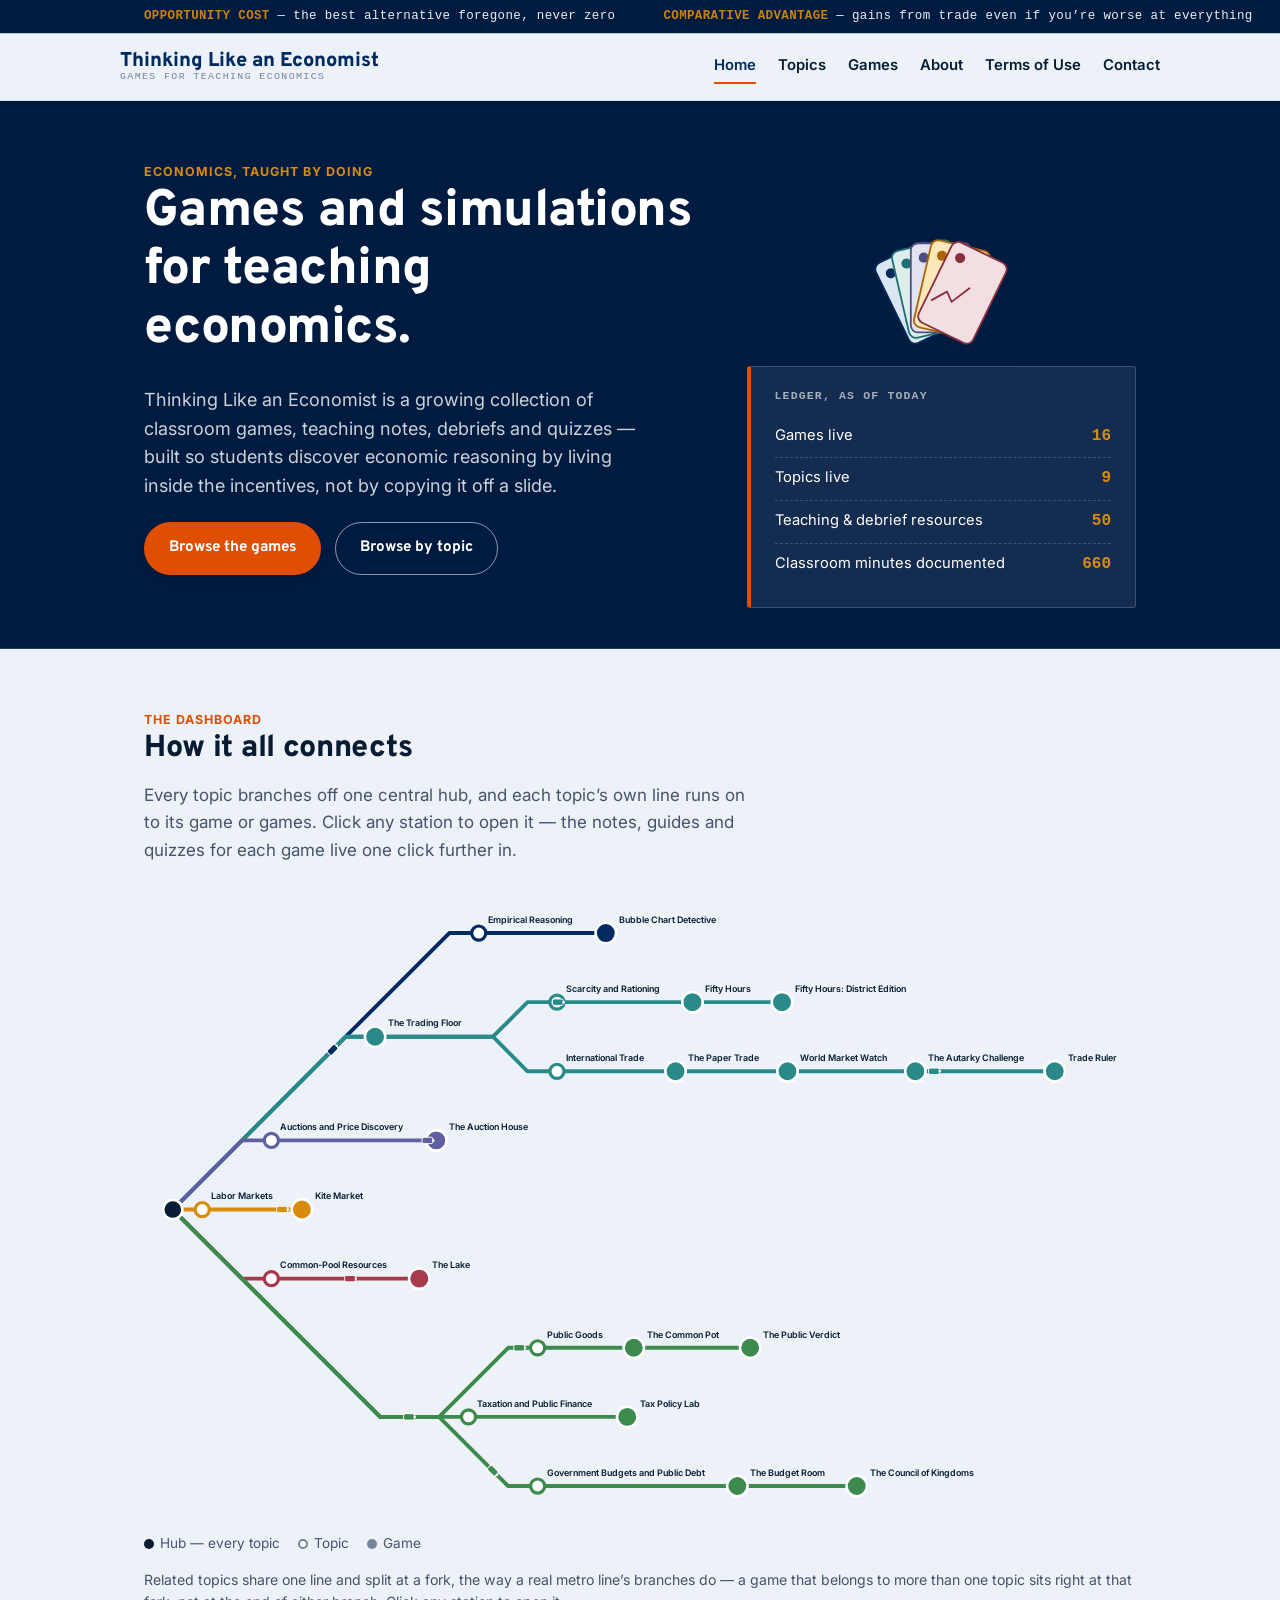
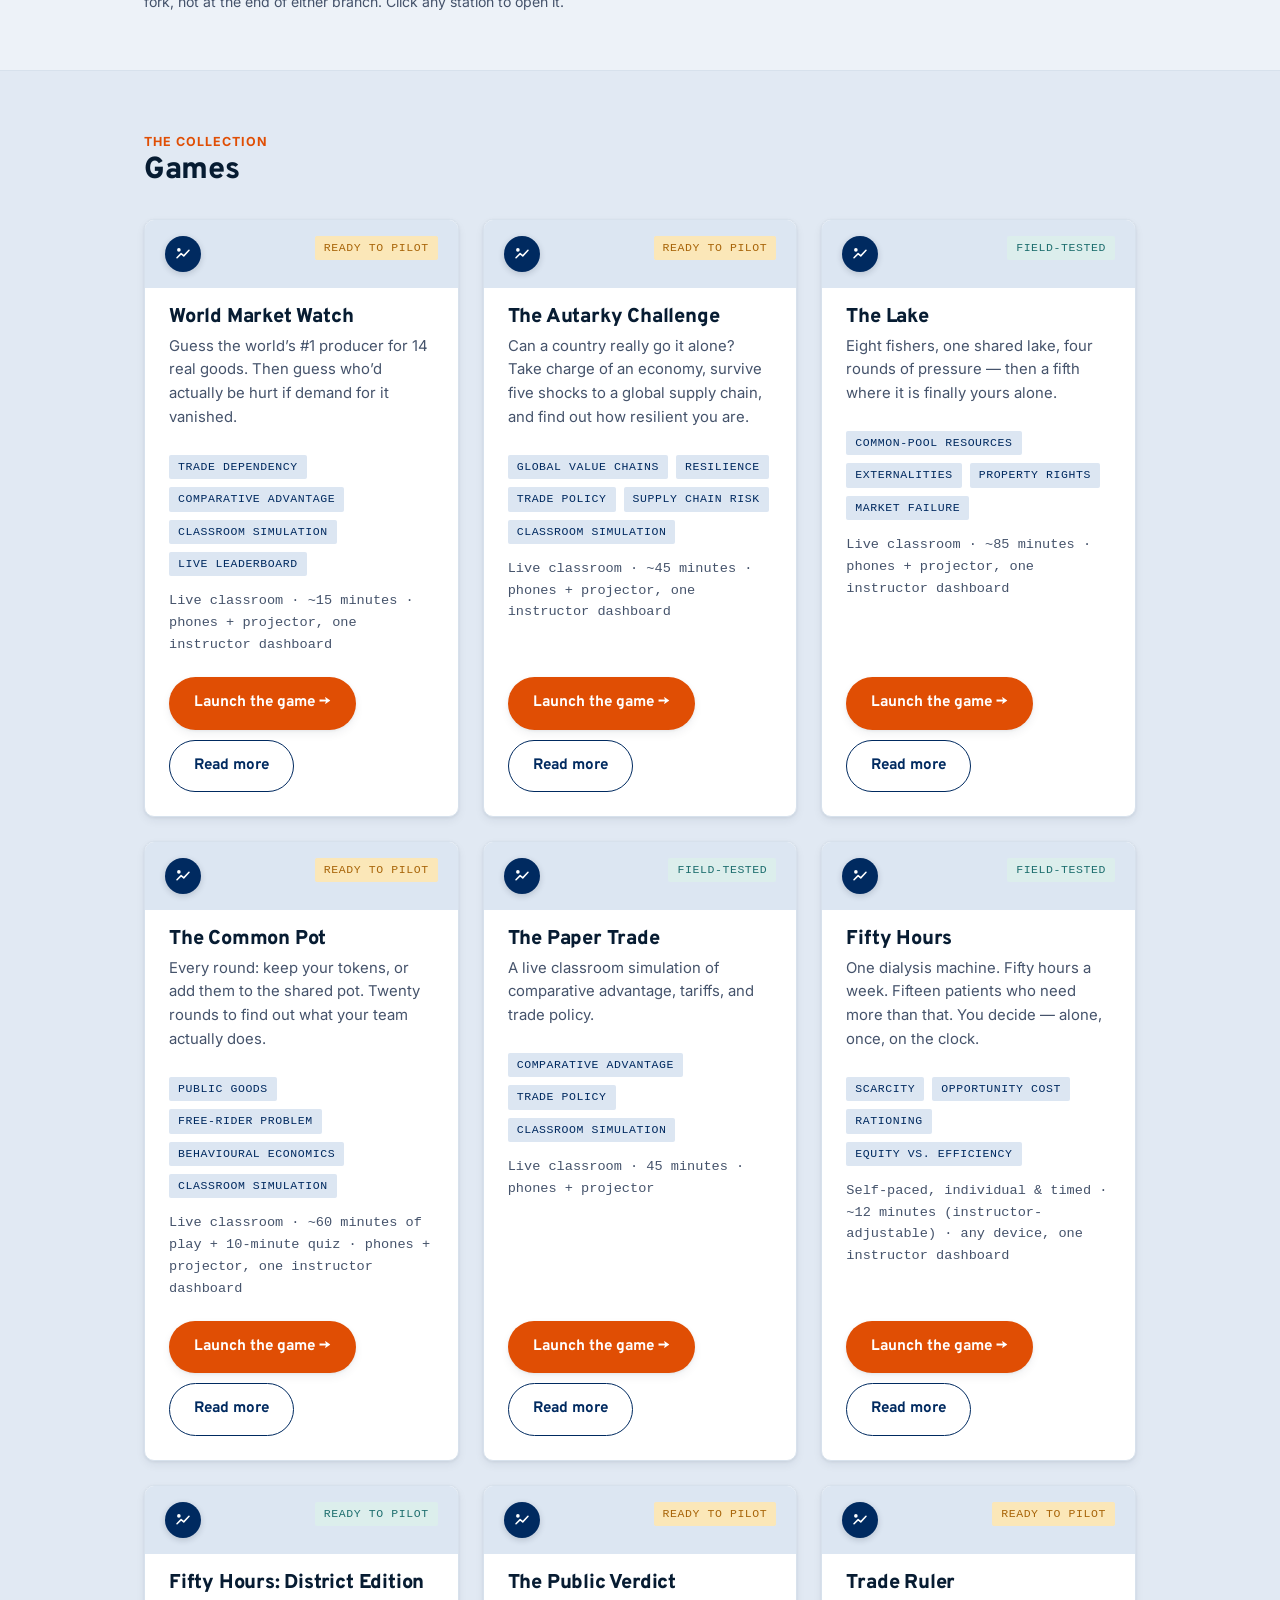
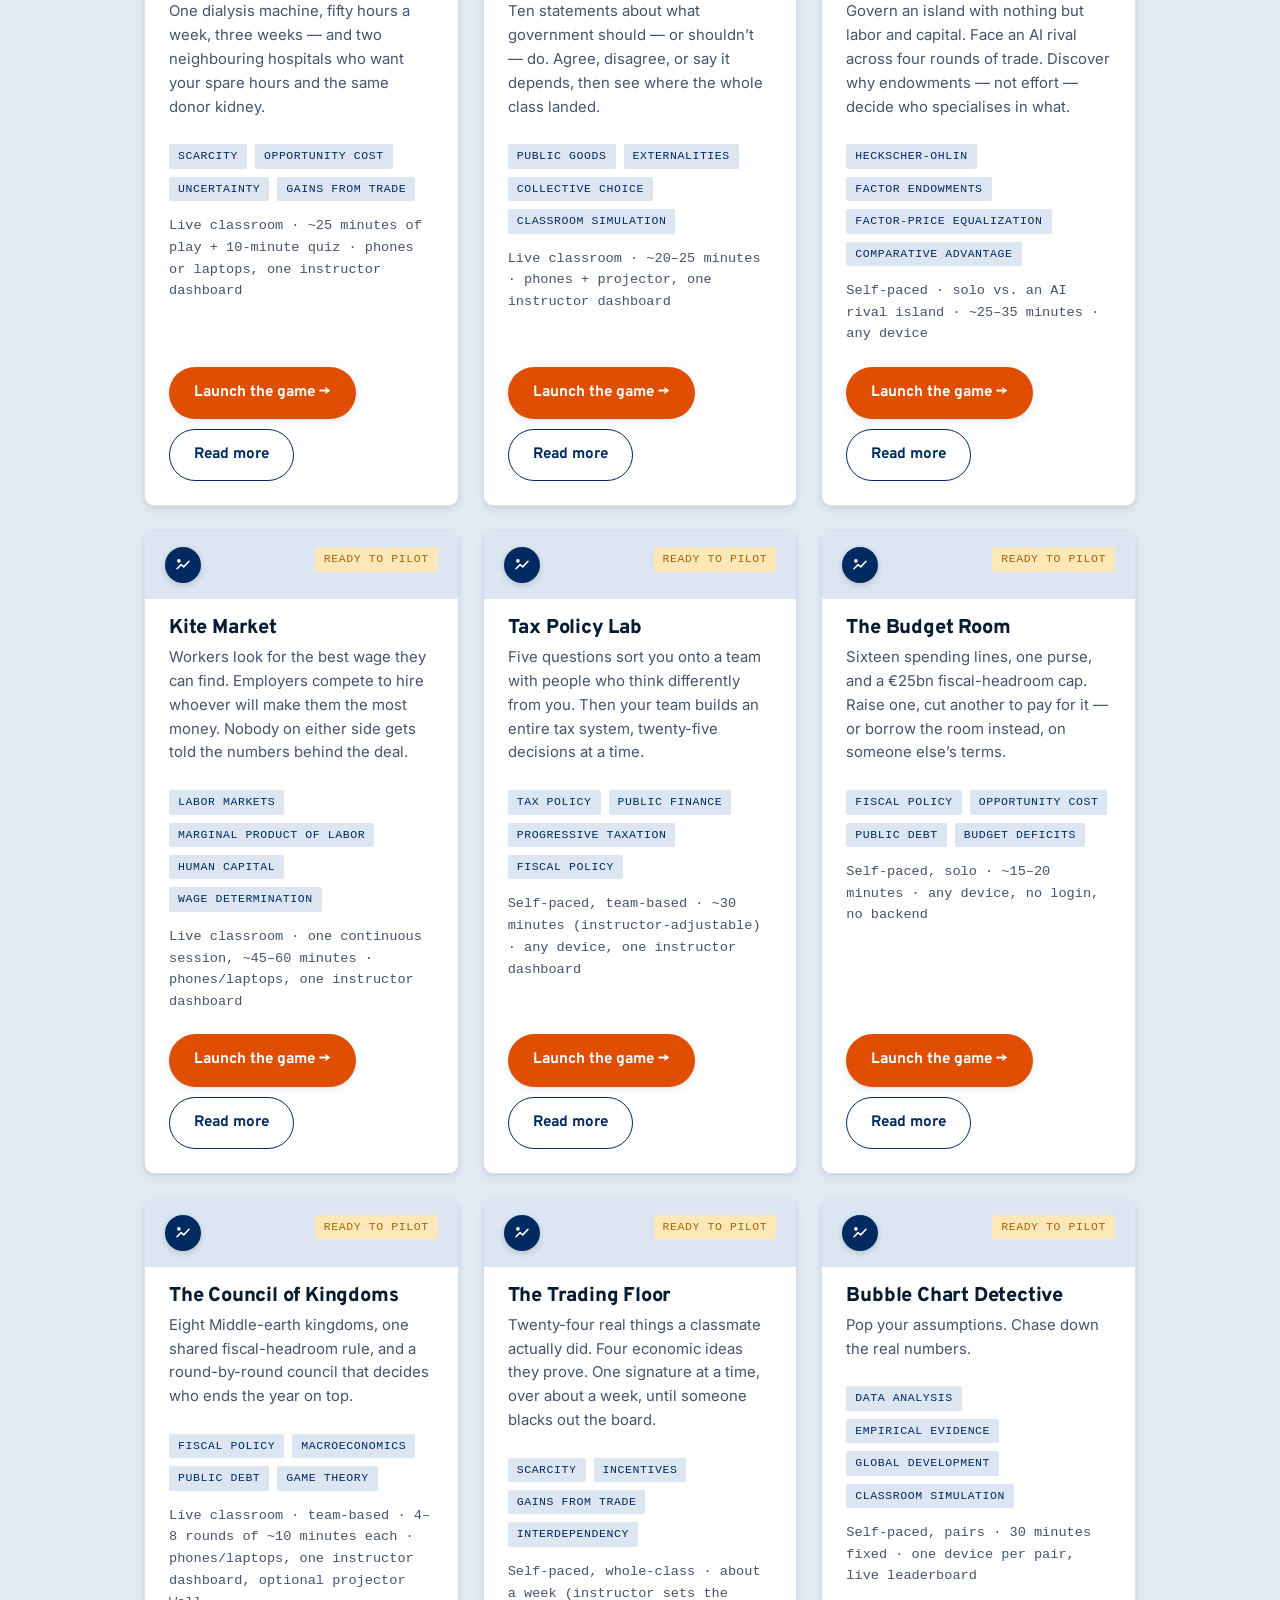
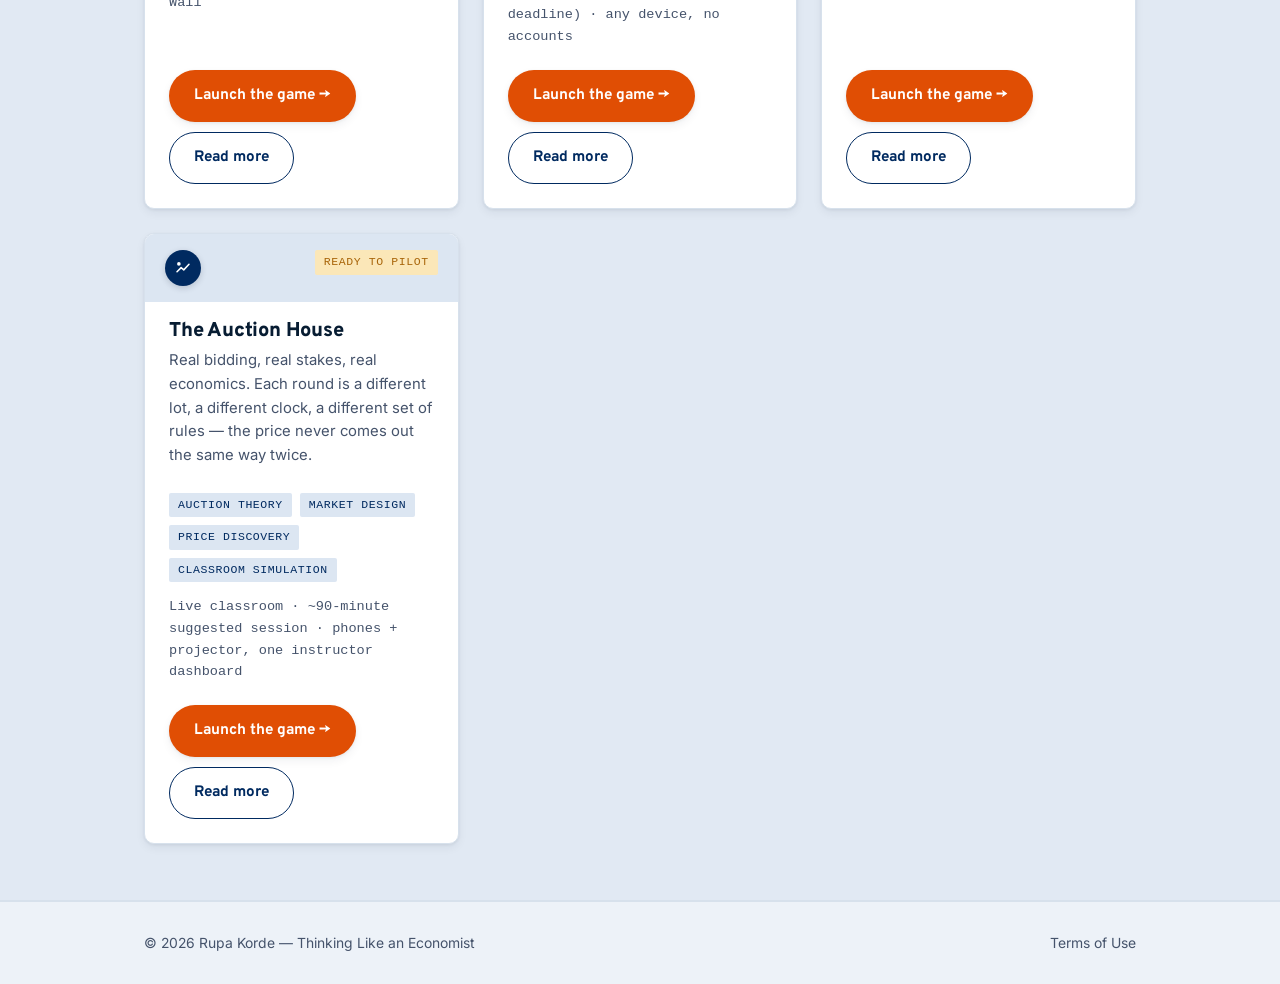
==== commit d0620c76: "Update The Autarky Challenge for the new 10-round resilience version New deployment link, rewritten " ====
--- a/index.html
+++ b/index.html
@@ -710,37 +710,39 @@
     id: "world-market-watch",
     title: "World Market Watch",
     tagline: "Guess the world’s #1 producer for 14 real goods. Then guess who’d actually be hurt if demand for it vanished.",
-    description: "For each of 14 real products, a student first guesses which country produces the most of it — then, before that answer is revealed, guesses which of the same five countries would be hit hardest, as a share of their own economy, if world demand collapsed. The two guesses are often different countries. A live class pulse, two power-ups, streak and speed bonuses, and a running leaderboard turn a 15-minute warm-up into a real lesson about the gap between who makes the most and who actually depends on it most.",
+    description: "For each of 14 real products, a student first guesses which country produces the most of it — then, before that answer is revealed, guesses which of the same five countries would be hit hardest, as a share of their own economy, if world demand collapsed. In 10 of the 14 the answers are different countries, and the reveal calls out each of those plot twists with world share and %GDP side by side. A draining speed bonus, streaks, two power-ups, a live “what the class picked” breakdown, a running rank and a projector leaderboard turn a 15-minute warm-up into a real lesson about the gap between who makes the most and who actually depends on it most. The instructor dashboard writes its own debrief prompts from the class’s most common wrong answers.",
     format: "Live classroom · ~15 minutes · phones + projector, one instructor dashboard",
     mode: "live",
     status: "dev",
     statusLabel: "Ready to pilot",
     tags: ["Trade dependency", "Comparative advantage", "Classroom simulation", "Live leaderboard"],
-    link: "https://script.google.com/macros/s/AKfycbwE36cyudETUuSW6-pPmJTRHIuBAJpczHX8y0ii49EJ5aJaUndZ50wwt-ejW1ttkMBcrg/exec",
+    link: "https://script.google.com/macros/s/AKfycbyFEdmiBxWgVYG_WgF-zQADHUMhh5rfUVbw0gebcxt0hRF7Fn0mSdqnXRPao1UU0oDBDg/exec",
     linkLabel: null,
     minutes: 15,
     glance: [
       { k: "Format", v: "Live classroom · ~15 minutes · phones + projector" },
       { k: "Products", v: "14 real goods, order shuffled per student" },
-      { k: "Mechanics", v: "Streak & speed bonuses, two power-ups, a live class pulse, a leaderboard" }
+      { k: "Mechanics", v: "Speed & streak bonuses, two power-ups, plot-twist reveals, live class picks, a running rank" },
+      { k: "Load-tested", v: "45 students joining in the same second and playing the whole game, on the live deployment" }
     ]
   },
   "autarky-challenge": {
     id: "autarky-challenge",
     title: "The Autarky Challenge",
-    tagline: "No good, company, or country is fully self-sufficient today — this makes a class prove it to themselves, twice.",
-    description: "Part one asks the room to name one good that could be made entirely within a single country, then takes a pencil apart, piece by piece, to show why the honest answer is none. Part two follows one smartphone through a real supply chain — a lithium mine in Chile, a chip fab in Taiwan, a battery plant in China, final assembly in Vietnam — and fires five real disruptions at it one at a time: an earthquake, a tariff, a blocked shipping route, nationalised mines, a factory fire. Each time, students predict what breaks, see the real production/price/employment/GDP consequences, then choose how they would respond from four policy options judged on fit, not marked right or wrong.",
-    format: "Live classroom · ~25 minutes · phones + projector, one instructor dashboard",
+    tagline: "Can a country really go it alone? Take charge of an economy, survive five shocks to a global supply chain, and find out how resilient you are.",
+    description: "Three quick rounds first: name one good a country could make entirely on its own (the honest answer is none), tap a pencil apart to find the eight-plus countries behind it, and rank what would run short first if imports stopped tonight. Then each student becomes their country’s Chief Economic Adviser and spends ten shield points across four defences — diversify, stockpile, build at home, or keep a flex fund. Five shocks then hit one smartphone supply chain, a lithium mine in Chile to a chip fab in Taiwan to a battery plant in China to final assembly in Vietnam, and every shock is played a different way: an emergency call, a tariff estimate, a route choice, tracing the damage, and picking two actions. A Resilience Score starts at 100 and carries through every round, and each student ends with a personal Resilience Report — a play-style type, badges, a round-by-round breakdown, and how they compared with the class.",
+    format: "Live classroom · ~45 minutes · phones + projector, one instructor dashboard",
     mode: "live",
     status: "dev",
     statusLabel: "Ready to pilot",
-    tags: ["Global value chains", "Trade policy", "Supply chain risk", "Classroom simulation"],
-    link: "https://script.google.com/macros/s/AKfycbysshexD8FlxGHGT36y5RApIt67KMyE-6PlAaPYPDUVXkHAo0CT85xgFpGbocljjbbVvw/exec",
+    tags: ["Global value chains", "Resilience", "Trade policy", "Supply chain risk", "Classroom simulation"],
+    link: "https://script.google.com/macros/s/AKfycbzUPUyY6pl3LzBWtG7ajCnEWsQSqwuIiVukp4QjWFE-jDG9W_ySOUqvpzwZhX0F68Cb/exec",
     linkLabel: null,
-    minutes: 25,
+    minutes: 45,
     glance: [
-      { k: "Format", v: "Live classroom · ~25 minutes · phones + projector" },
-      { k: "Structure", v: "12 instructor-paced steps, in two parts" },
+      { k: "Format", v: "Live classroom · ~45 minutes · phones + projector" },
+      { k: "Structure", v: "10 instructor-paced rounds, in two parts" },
+      { k: "Mechanics", v: "A Resilience Score, a 10-point shield, five different shock rounds, a personal report with badges" },
       { k: "Case product", v: "One smartphone, a real four-country supply chain" }
     ]
   },
@@ -767,8 +769,8 @@
     id: "the-common-pot",
     title: "The Common Pot",
     tagline: "Every round: keep your tokens, or add them to the shared pot. Twenty rounds to find out what your team actually does.",
-    description: "Up to forty students split into four teams. Each round, every student divides a token endowment between keeping it — worth a fixed amount to them alone — and giving it to the team’s shared pot, which pays every teammate back, not just the giver. The same numbers that decide everything (the private payoff, the pot’s return rate, any minimum target) simply change from round to round, in four blocks: a fixed baseline, a falling private return, a rising outside match, and a closing run of tipping-point and uncertainty rounds. Nothing is ever labelled for students — no round count, no free-rider talk, no “public good” — they only ever see the numbers and decide what to do about them.",
-    format: "Live classroom · ~60 minutes · phones + projector, one instructor dashboard",
+    description: "Up to forty students split into four teams. Each round, every student divides a token endowment between keeping it — worth a fixed amount to them alone — and giving it to the team’s shared pot, which pays every teammate back, not just the giver. The same numbers that decide everything (the private payoff, the pot’s return rate, any minimum target) simply change from round to round, in four blocks: a fixed baseline, a falling private return, a rising outside match, and a closing run of tipping-point and uncertainty rounds. Nothing is ever labelled for students — no round count, no free-rider talk, no “public good” — they only ever see the numbers and decide what to do about them. After each round students see their own earnings against their team’s and the whole class’s averages — never a name — and when the game ends, a 15-question, 10-minute quiz the instructor opens from the same dashboard closes the loop, with one combined PDF of the game and quiz results for each student.",
+    format: "Live classroom · ~60 minutes of play + 10-minute quiz · phones + projector, one instructor dashboard",
     mode: "live",
     status: "dev",
     statusLabel: "Ready to pilot",
@@ -777,9 +779,11 @@
     linkLabel: null,
     minutes: 60,
     glance: [
-      { k: "Format", v: "Live classroom · ~60 minutes · phones + projector" },
+      { k: "Format", v: "Live classroom · ~60 minutes + 10-minute quiz · phones + projector" },
       { k: "Structure", v: "20 rounds in 4 blocks, with 3 built-in discussion breaks" },
-      { k: "Teams", v: "4 teams (A–D), up to ~40 students, self-balancing" }
+      { k: "Teams", v: "4 teams (A–D), up to ~40 students, self-balancing" },
+      { k: "Dashboard", v: "Five tabs — Live, Round Setup, Teams, Debrief, Quiz — with one next-step button always in view" },
+      { k: "Closing quiz", v: "15 questions, 10 minutes, opened by the instructor; game + quiz results print to one PDF" }
     ]
   },
   "trade-game": {
@@ -1521,66 +1525,76 @@
     ask: "In the rounds with a minimum target, did your team discuss a number before deciding, or did everyone just guess what the others would do?" }
 ];
 
-/* The Autarky Challenge — the five Part 2 supply-chain disruption
-   scenarios, used by the Debrief Guide’s scenario selector. Every
-   number and quote here is taken directly from the deployed game’s own
-   data (autarky-game-src/Code.js), not invented. */
+/* The Autarky Challenge — the five Part 2 shocks, used by the Debrief
+   Guide’s scenario selector. Every number and quote here is taken from
+   the deployed game’s own data (autarky-challenge-src/Content.js), not
+   invented. "hit" is the raw damage before any shield, out of 100. */
 var AUTARKY_SCENARIOS = [
-  { key: "chip-quake", label: "Chip Fab Earthquake", concept: "Single Point of Failure",
-    banner: "A major earthquake forces the Taiwan chip fab offline for six weeks.",
+  { key: "chip-quake", label: "The Earthquake", concept: "Single Point of Failure",
+    banner: "A major earthquake knocks the Taiwan chip fab offline for six weeks.",
+    mechanic: "Emergency call — pick one of four responses.",
+    hit: "52", defence: "Stockpile (Flex fund helps too)",
     affected: "The chip fab, final assembly, and the retail shelf — no chip, no phone, wherever you’re standing in the chain.",
     effects: [
-      { k: "Production", dir: "Falls", note: "Assembly can’t build a phone with no chip to put in it." },
-      { k: "Prices", dir: "Rises", note: "Scarce finished phones get bid up wherever stock remains." },
-      { k: "Employment", dir: "Falls", note: "Assembly-line workers are idled downstream, not just fab workers upstream." },
-      { k: "GDP", dir: "Falls", note: "Both the chip-exporting and the phone-assembling economies take a hit." }
+      { k: "Production", dir: "Falls", note: "No chip, no phone: assembly stalls." },
+      { k: "Prices", dir: "Rises", note: "Scarce finished phones get bid up." },
+      { k: "Employment", dir: "Falls", note: "Assembly workers are idled, not just fab workers." },
+      { k: "GDP", dir: "Falls", note: "Both the exporter and the assembler economies shrink." }
     ],
-    insight: "One missing part halts an entire finished product, no matter how many other parts are ready.",
-    best: "Absorb the shock — ration output, let prices rise, and wait for the fab to reopen. In the short run supply is inelastic, so the market clears through higher prices and rationed stock, not new production." },
-  { key: "magnet-tariff", label: "Tariff on Rare-Earth Magnets", concept: "Tariff Pass-Through",
-    banner: "A 40% tariff is placed on imported rare-earth magnets.",
+    insight: "One missing part halts the whole product — however many other parts are ready.",
+    best: "Ride it out. In the short run supply is inelastic, so the market clears through higher prices and rationed stock, not new production. Drawing down the stockpile only half-works (most firms hold four to eight weeks of chips), and a second supplier or a domestic fab takes years." },
+  { key: "magnet-tariff", label: "The Tariff", concept: "Tariff Pass-Through",
+    banner: "A 40% tariff is slapped on imported rare-earth magnets.",
+    mechanic: "Estimate — a slider: out of every 100 of tariff cost, how much is paid by your own buyers?",
+    hit: "36", defence: "Flex fund",
     affected: "The magnet supplier, final assembly, and the retail price tag.",
     effects: [
-      { k: "Production", dir: "Little change", note: "Magnets still arrive — just at a much higher cost, so output barely dips." },
-      { k: "Prices", dir: "Rises", note: "The tariff is a direct added cost that flows into the final price." },
-      { k: "Employment", dir: "Mixed", note: "Assembly may trim costs elsewhere to absorb the shock." },
-      { k: "GDP", dir: "Falls", note: "A small, cheap part can still tax an entire billion-dollar product line." }
+      { k: "Production", dir: "Little change", note: "Magnets still arrive — just much dearer." },
+      { k: "Prices", dir: "Rises", note: "The tariff flows straight into the final price." },
+      { k: "Employment", dir: "Mixed", note: "Assemblers trim costs elsewhere to cope." },
+      { k: "GDP", dir: "Falls", note: "A tiny part can tax a whole product line." }
     ],
-    insight: "Even a tiny, inexpensive component can hold up an entire assembly line if there’s no substitute.",
-    best: "Pass the cost through — raise the final price by roughly the tariff amount. Since this is a cost increase rather than a supply cutoff, passing it straight into price is often the fastest workable response." },
-  { key: "canal-block", label: "Shipping Route Blocked", concept: "Logistics Chokepoint",
-    banner: "The main shipping route from the assembly plant to your country is blocked for three weeks.",
+    insight: "A tariff is a tax on your own buyers first.",
+    best: "A guess of 70–100% is scored as spot on; studies of recent tariffs often find most of the cost lands on domestic buyers. Guesses of 55–69 are close, 35–54 optimistic, and below 35 wishful." },
+  { key: "canal-block", label: "The Blocked Route", concept: "Logistics Chokepoint",
+    banner: "The main sea lane from the assembly plant to your country is blocked for three weeks.",
+    mechanic: "Pick the route — each option shows its cost, delay and the gap it leaves on shelves.",
+    hit: "44", defence: "Stockpile",
     affected: "Just the retail shelf — production upstream never stops.",
     effects: [
-      { k: "Production", dir: "Little change", note: "The factory keeps making phones — it just can’t get them out." },
-      { k: "Prices", dir: "Rises", note: "Retailers running low raise prices on the stock they have left." },
-      { k: "Employment", dir: "Falls", note: "Retail and local logistics jobs feel the shortage first." },
-      { k: "GDP", dir: "Falls", note: "Import-dependent retail economies see the hit even though nothing broke upstream." }
+      { k: "Production", dir: "Little change", note: "The factory keeps making phones…" },
+      { k: "Prices", dir: "Rises", note: "…but retailers raise prices on what is left." },
+      { k: "Employment", dir: "Falls", note: "Retail and logistics jobs feel it first." },
+      { k: "GDP", dir: "Falls", note: "Nothing broke upstream, yet the economy still pays." }
     ],
-    insight: "A working factory means nothing if the product can’t reach the store.",
-    best: "Reroute shipments or draw down inventory — either is a strong fit for a temporary three-week block, at moderate extra cost, without overreacting to a short-run disruption." },
-  { key: "lithium-nationalized", label: "Lithium Mines Nationalised", concept: "Resource Nationalism",
-    banner: "The lithium-exporting country nationalises its mines and halts all exports.",
-    affected: "The lithium mine, the battery plant, final assembly, and the retail shelf.",
+    insight: "A working factory means nothing if the product cannot reach the store.",
+    best: "Reroute the long way: slower and costlier per shipment, but it avoids the block entirely for a temporary disruption. Air freight is fast but ruinous at scale. “Wait it out” is normally a poor choice, but it is upgraded to a good one for any student who put three or more shield points into Stockpile, because their stock covers the gap." },
+  { key: "lithium-nationalized", label: "The Export Ban", concept: "Resource Nationalism",
+    banner: "The lithium-exporting country nationalises its mines and halts all exports — for good.",
+    mechanic: "Trace the damage — tap every link in the chain that will feel this.",
+    hit: "60", defence: "Build at home (Diversify helps too)",
+    affected: "The battery plant, final assembly, and the retail shelf. The lithium mine itself is the source of the shock, so it is not one of the links students are asked to find.",
     effects: [
-      { k: "Production", dir: "Falls", note: "No lithium in, no batteries out — and no batteries, no finished phones." },
-      { k: "Prices", dir: "Rises", note: "Every stage of the chain that depended on lithium gets more expensive." },
-      { k: "Employment", dir: "Falls", note: "Battery and assembly-country jobs are squeezed by a shock they don’t control." },
-      { k: "GDP", dir: "Mixed", note: "Importers lose; the lithium country may gain short-term but risks losing buyers for good." }
+      { k: "Production", dir: "Falls", note: "No lithium, no batteries — and no phones." },
+      { k: "Prices", dir: "Rises", note: "Every stage that used lithium gets dearer." },
+      { k: "Employment", dir: "Falls", note: "Battery and assembly jobs squeezed." },
+      { k: "GDP", dir: "Mixed", note: "Importers lose; the exporter gains now, risks buyers later." }
     ],
-    insight: "Controlling a critical raw material gives short-term leverage but long-term risk of losing customers who diversify.",
-    best: "Diversify sourcing toward Australian or Argentine lithium. Costlier and slower to scale, but this is the structurally correct response to what is a permanent halt, not a temporary shock." },
-  { key: "assembly-fire", label: "Fire at the Assembly Plant", concept: "Concentration Risk",
-    banner: "A fire shuts the Vietnam assembly plant down for a full month.",
+    insight: "Control of a critical raw material is short-term leverage and long-term risk: buyers diversify.",
+    best: "Tracing the three downstream links correctly is the skill being tested; tapping links that are actually fine costs accuracy. The strongest shield is Build at home, because a permanent halt rewards lasting capacity, not stock that runs out." },
+  { key: "assembly-fire", label: "The Factory Fire", concept: "Concentration Risk",
+    banner: "A fire shuts the Vietnam assembly plant for a full month.",
+    mechanic: "Pick two — the class has exactly two actions to fund.",
+    hit: "48", defence: "Diversify (Flex fund helps too)",
     affected: "Final assembly and the retail shelf.",
     effects: [
-      { k: "Production", dir: "Falls", note: "Zero finished phones leave the plant until it reopens." },
-      { k: "Prices", dir: "Rises", note: "Retailers ration dwindling stock at higher prices." },
-      { k: "Employment", dir: "Falls", note: "Assembly-country job losses are steep and immediate." },
-      { k: "GDP", dir: "Falls", note: "The assembly country’s exports and the retail country’s tech sector both shrink." }
+      { k: "Production", dir: "Falls", note: "Zero finished phones leave the plant." },
+      { k: "Prices", dir: "Rises", note: "Retailers ration dwindling stock." },
+      { k: "Employment", dir: "Falls", note: "Job losses are steep and immediate." },
+      { k: "GDP", dir: "Falls", note: "Exports and the tech sector both shrink." }
     ],
-    insight: "When the final assembly link breaks, every upstream part becomes stuck inventory with nowhere to go.",
-    best: "Shift to a backup contract manufacturer. Large electronics firms maintain exactly this kind of contingency arrangement — the fastest credible fix, if the relationship already exists." }
+    insight: "When the final link breaks, every upstream part becomes stuck inventory.",
+    best: "Shift to a backup contractor is the fastest credible fix — if the relationship already exists, which is exactly what diversifying in advance buys. The strongest second pick is selling from finished-goods stock or riding it out; building a new plant is wildly disproportionate for a one-month outage." }
 ];
 
 /* The Heckscher-Ohlin Trade Game — round-by-round reference used by its
@@ -2671,22 +2685,22 @@
    own data (market-watch-src/Code.js), not invented. */
 var MW_GAP_PRODUCTS = [
   { key: "oil", label: "Crude Oil", producer: "United States", exposed: "Iraq", pct: "42%",
-    insight: "Saudi Arabia pumps roughly half as much oil as the U.S. — but oil funds a far bigger share of its economy.",
+    insight: "Saudi Arabia pumps roughly half as much oil as the U.S. — but oil funds a far bigger share of its economy, and Iraq’s even more.",
     ask: "The US produces the most oil by far. Why might Iraq feel a price collapse more sharply than the US would?" },
   { key: "copper", label: "Copper", producer: "Chile", exposed: "DR Congo", pct: "15%",
-    insight: "Chile alone produces roughly one in every four pounds of copper mined worldwide.",
+    insight: "Chile mines about one in every four tonnes of the world’s copper, but for DR Congo copper is an even bigger slice of the whole economy.",
     ask: "Chile mines several times more copper than DR Congo. Why is DR Congo the more exposed economy anyway?" },
   { key: "gas", label: "Natural Gas", producer: "United States", exposed: "Iran", pct: "8.0%",
-    insight: "For Iran, natural gas is 8% of the entire economy — more than fifteen times its share of world GDP.",
+    insight: "Russia produces more than twice as much gas as Iran — but gas weighs almost twice as heavily on Iran’s economy.",
     ask: "The US and Iran export very different shares of their own GDP in gas. What does that gap tell you about the size and diversity of each economy?" },
   { key: "autos", label: "Automobiles", producer: "China", exposed: "Japan", pct: "4.3%",
-    insight: "Nearly 1 in 3 cars built worldwide rolls off a factory line in China.",
+    insight: "Nearly 1 in 3 cars built worldwide comes from China, but carmaking is a bigger slice of Japan’s economy.",
     ask: "China builds the most cars by far. Why might a slump in demand cut deeper into Japan’s economy?" },
   { key: "lithium", label: "Lithium", producer: "Australia", exposed: "Chile", pct: "1.2%",
-    insight: "Australia mines almost half the world’s lithium — the metal at the heart of every EV battery.",
+    insight: "Australia mines almost half the world’s lithium — the metal at the heart of every EV battery — yet it matters more to Chile’s smaller economy.",
     ask: "Australia mines the most lithium, but Chile is more exposed. What’s different about how each economy is built?" },
   { key: "cotton", label: "Cotton", producer: "India", exposed: "Pakistan", pct: "0.6%",
-    insight: "India and China together grow over 40% of the world’s cotton — but India exports the raw fiber, while China turns it into clothes.",
+    insight: "India and China grow over 40% of the world’s cotton, but Pakistan — whose textile industry runs on it — has the most at stake.",
     ask: "India and Pakistan both grow a lot of cotton, but Pakistan is far more exposed. Why might that be?" }
 ];
 
@@ -2711,7 +2725,7 @@
   + '<section style="padding-top:0">' + pageChrome(''
     + '<div class="at-a-glance">'
     +   '<div class="item"><div class="k">Session length</div><div class="v">~15 minutes, self-paced (not clock-enforced)</div></div>'
-    +   '<div class="item"><div class="k">Students need</div><div class="v">Just a first and last name — no roll number, no account</div></div>'
+    +   '<div class="item"><div class="k">Students need</div><div class="v">Just a first and last name — no roll number, no account. Two students with the same name are asked to add an initial.</div></div>'
     +   '<div class="item"><div class="k">Instructor needs</div><div class="v">The shared instructor passcode and the dashboard link, projected</div></div>'
     +   '<div class="item"><div class="k">Products</div><div class="v">14, order shuffled per student</div></div>'
     + '</div>'
@@ -2723,29 +2737,32 @@
       },
       { title: "Before class", html:
         "<ul><li>Open the Sheet’s <em>World Market Watch</em> menu and confirm the instructor passcode is set.</li>"
-        + "<li>Start a fresh session with a label (e.g. “Section A, 27 Aug”) so this run doesn’t mix with an old one.</li>"
-        + "<li>Copy the student link from the dashboard and put it on the board — students only need to tap “I’m a student” and type their name.</li>"
-        + "<li>Project the instructor dashboard yourself; nothing about it needs to be hidden from the class.</li></ul>"
+        + "<li>Log in to the dashboard and press <strong>New session</strong> with a label (e.g. “Section A, 27 Aug”) so this run doesn’t mix with an old one.</li>"
+        + "<li>Press <strong>📽️ Big screen</strong> and project it: the student link is shown at the top, and students only need to open it, tap “I’m a student” and type their name.</li>"
+        + "<li>Nothing on the dashboard needs to be hidden from the class — the full student table is hidden in Big screen mode anyway.</li></ul>"
       },
       { title: "Run of show (~15 minutes)", html:
         '<div class="at-a-glance">'
         + '<div class="item"><div class="k">0–2 min</div><div class="v">Students open the link, tap “I’m a student,” enter their name</div></div>'
-        + '<div class="item"><div class="k">2–11 min</div><div class="v">Everyone plays through all 14 products at their own pace — producer guess, then exposure guess, instant reveal. Project the dashboard.</div></div>'
-        + '<div class="item"><div class="k">11–13 min</div><div class="v">Once most finish, pause on “Toughest categories” and discuss why those countries dominate — and who’d actually feel it most</div></div>'
-        + '<div class="item"><div class="k">13–15 min</div><div class="v">Reveal the podium, celebrate the top 3, ask someone who used Leverage or earned the “Economist” badge to explain their reasoning</div></div>'
+        + '<div class="item"><div class="k">2–11 min</div><div class="v">Everyone plays through all 14 products at their own pace — producer guess, then exposure guess, instant reveal. Keep the dashboard projected: the leaderboard and class progress update live.</div></div>'
+        + '<div class="item"><div class="k">11–13 min</div><div class="v">Once most finish, read out the dashboard’s “Debrief prompts” — they quote your class’s most common wrong exposure picks — and ask why the smaller producer is the more exposed one</div></div>'
+        + '<div class="item"><div class="k">13–15 min</div><div class="v">Celebrate the top 3 on the leaderboard, ask someone who used Leverage or earned the “Twist Spotter” or “Economist” badge to explain their reasoning, then press “Save results to sheet”</div></div>'
         + '</div>'
       },
       { title: "How the scoring actually works", html:
-        "<ul><li>A correct producer guess is worth 70 points, plus up to 100 more for a consecutive-correct streak, plus 30 for answering inside 14 seconds.</li>"
+        "<ul><li>A correct producer guess is worth 70 points, plus 20 for each previous correct producer guess in an unbroken streak (up to 100 more), plus a speed bonus that a bar on screen drains in real time: 30 points within 4 seconds, sliding to nothing at 20 seconds.</li>"
         + "<li>A correct exposure guess is a flat 50 points — no streak or speed bonus applies to it.</li>"
         + "<li>Lithium and Semiconductors are worth double everything, on both questions.</li>"
-        + "<li><strong>Market Intel</strong> (free, twice per session) removes two of the four wrong producer countries before a student answers.</li>"
-        + "<li><strong>Leverage</strong> (once per session) doubles the whole question if the producer guess is right — and costs a flat 30 points if it’s wrong.</li></ul>"
+        + "<li><strong>Market Intel</strong> (free, twice per game) removes two of the four wrong producer countries before a student answers.</li>"
+        + "<li><strong>Leverage</strong> (once per game) doubles the whole question if the producer guess is right — and replaces it with a flat −30 if it’s wrong, exposure points included.</li>"
+        + "<li>Every reveal shows the student exactly where their points came from, so none of this needs explaining up front.</li></ul>"
       },
       { title: "What to watch on the dashboard", html:
-        "<ul><li>The <strong>Toughest categories</strong> panel — every product sorted by how often the class got the producer wrong. That panel <em>is</em> the debrief agenda.</li>"
-        + "<li>The live class pulse each student sees after answering (“X% of traders who’ve answered so far got this right”) keeps the room engaged even mid-game — no need to narrate it yourself.</li>"
-        + "<li>Streaks of 3+ shown on the ticker — a nice moment to call out a name mid-session.</li></ul>"
+        "<ul><li>The <strong>Product by product</strong> panel — every product, hardest first, with the share of the class that got each question right and the single most common wrong answer. That panel <em>is</em> the debrief agenda.</li>"
+        + "<li>The <strong>Debrief prompts</strong> it builds from those answers (they appear once three or more students have answered a product).</li>"
+        + "<li>What students see after each answer: a breakdown of “what the class picked” for both questions and their own rank going up or down — it keeps the room engaged mid-game without you narrating it.</li>"
+        + "<li>Streaks of 3+ and the current leader on the scrolling ticker — a nice moment to call out a name mid-session.</li>"
+        + "<li>In the full student table, anyone who hasn’t answered for two minutes is greyed out, so you can spot who is stuck.</li></ul>"
       }
     ])
     + '<p style="margin-top:20px;max-width:70ch">When most of the class has finished, move into the <a href="#/games/'+id+'/debrief-guide">debrief guide</a>.</p>'
@@ -2758,20 +2775,20 @@
   return '<section class="hero" style="padding-bottom:0">' + pageChrome(''
     + '<span class="eyebrow">Debrief guide</span>'
     + '<h1>Debriefing '+esc(g.title)+'</h1>'
-    + '<p class="lead">The app itself carries only one line of debrief guidance — discuss why the toughest categories dominate, and who would actually feel it most. Everything below extends that single line; none of it is scripted in the app, so adapt it freely.</p>'
+    + '<p class="lead">The dashboard writes a few debrief prompts for you from your own class’s answers. Everything below extends those prompts; none of it is scripted in the app, so adapt it freely.</p>'
     + subNav(id, "debrief-guide")
   ) + '</section>'
   + '<section style="padding-top:0">' + pageChrome(''
     + accordionHtml([
       { title: "Start from the dashboard’s own data", open: true, html:
-        "<p>Open <strong>Toughest categories</strong> on the instructor dashboard — it is already sorted by how often your specific class got the producer question wrong. Debrief those products first; they are, by definition, where the room’s intuition and reality diverged most.</p>"
+        "<p>Open <strong>Product by product</strong> on the instructor dashboard — it is already sorted hardest first for your specific class, and shows each question’s most common wrong answer. Below it, <strong>Debrief prompts</strong> turns the biggest misses into questions (e.g. “36% of the class thought the United States would be hit hardest by a gold crash. It’s Australia. Why does it weigh more on Australia’s economy?”). Debrief those products first; they are, by definition, where the room’s intuition and reality diverged most.</p>"
       }
     ])
     + '<div style="margin:28px 0 6px"><h2 style="margin-bottom:6px">Six products where the gap is clearest</h2><p class="muted">Pick one to see the numbers and a question for the room. These are drawn from the game’s own reveal data — not every session will have hit all six.</p></div>'
     + tabsHtml("mw-gap", MW_GAP_PRODUCTS, function(p){return p.key;}, function(p){return p.label;}, mwGapPanel, MW_GAP_PRODUCTS[0].key, null)
     + accordionHtml([
       { title: "Close on two kinds of excellence", html:
-        "<p>The podium (Gold / Silver / Bronze Trader) rewards knowing who produces the most. The <strong>Economist</strong> badge — earned by getting eight or more exposure questions right — rewards understanding who is actually at risk. They rarely go to the same students. Ask the room: which of those two skills is closer to what an economist is actually paid to know?</p>"
+        "<p>The leaderboard mostly rewards knowing who produces the most — that is where streaks and speed bonuses pile up. The <strong>Economist</strong> badge (nine or more exposure questions right) and the <strong>Twist Spotter</strong> badge (correctly naming the most-exposed country on four or more plot-twist products) reward understanding who is actually at risk. They rarely go to the same students. Ask the room: which of those two skills is closer to what an economist is actually paid to know?</p>"
       },
       { title: "Why the gap exists at all", html:
         "<p>A country’s exposure to a product depends on how large and diversified its whole economy is, not just on how much of the product it makes. A huge, diversified economy can lead the world in output and barely notice if that one market vanished; a smaller, more concentrated economy can be a modest producer and still have an outsized share of its livelihood riding on it. That’s the same idea behind why a diversified investment portfolio is safer than a concentrated one, applied to a country’s whole economy instead of a portfolio.</p>"
@@ -2802,22 +2819,25 @@
         "<p>For each of 14 real products, you’ll answer two questions in order, with nothing revealed between them:</p>"
         + "<ul><li>Which of five countries produces the most of it, worldwide?</li>"
         + "<li>Which of the same five would be hurt hardest, as a share of their own economy, if demand for it vanished?</li></ul>"
-        + "<p>The two answers are often different countries. That gap is the entire point of the game.</p>"
+        + "<p>The two answers are often different countries — the reveal flags each of those as a <strong>plot twist</strong> and shows world share next to share of GDP, so you can see why. That gap is the entire point of the game.</p>"
+        + "<p>After every answer you also see what the rest of the class picked and where you now rank. If your page reloads or your phone locks, open the link again on the same device and you carry on where you left off.</p>"
       },
       { title: "Scoring and power-ups, honestly", html:
-        "<ul><li>A correct producer guess is worth 70 points, plus a streak bonus (up to 100 more) and a speed bonus (30, if you answer within 14 seconds).</li>"
+        "<ul><li>A correct producer guess is worth 70 points, plus a streak bonus (20 for each correct producer guess before it in a row, up to 100) and a speed bonus — the green bar on screen: 30 points if you answer within 4 seconds, shrinking to nothing at 20 seconds.</li>"
         + "<li>A correct exposure guess is a flat 50 points.</li>"
         + "<li>Two products — Lithium and Semiconductors — are worth double.</li>"
-        + "<li><strong>Market Intel</strong>: free, twice a session, removes two wrong producer options before you answer.</li>"
-        + "<li><strong>Leverage</strong>: once a session, doubles the question if you’re right on the producer — and costs you 30 points if you’re wrong. Use it when you’re actually confident, not just when you’re stuck.</li></ul>"
+        + "<li><strong>Market Intel</strong>: free, twice a game, removes two wrong producer options before you answer.</li>"
+        + "<li><strong>Leverage</strong>: once a game, doubles the question if you’re right on the producer — and if you’re wrong, the whole question scores −30 instead. Use it when you’re actually confident, not just when you’re stuck.</li></ul>"
       },
       { title: "Badges worth chasing", html:
         "<ul><li>🔥 <strong>Streak Master</strong> — a streak of 5 or more correct producer guesses in a row.</li>"
-        + "<li>⚡ <strong>Speed Demon</strong> — five or more answers inside the 14-second window.</li>"
-        + "<li>🎯 <strong>Perfectionist</strong> — 100% correct on every producer guess.</li>"
-        + "<li>💪 <strong>Comeback Kid</strong> — a run of three or more correct answers right after a wrong one.</li>"
+        + "<li>⚡ <strong>Speed Trader</strong> — fast, correct producer guesses (roughly 10 seconds or less) on six or more products.</li>"
+        + "<li>🎯 <strong>Perfectionist</strong> — every producer guess correct.</li>"
+        + "<li>💪 <strong>Comeback Kid</strong> — three correct producer guesses in a row after a miss.</li>"
         + "<li>🎲 <strong>High Roller</strong> — use Leverage and get the producer right.</li>"
-        + "<li>📊 <strong>Economist</strong> — eight or more correct exposure guesses across the session.</li></ul>"
+        + "<li>🕵️ <strong>Twist Spotter</strong> — correctly name the most-exposed country on four or more plot-twist products.</li>"
+        + "<li>📊 <strong>Economist</strong> — nine or more correct exposure guesses across the game.</li></ul>"
+        + "<p>Your final title depends on how many of all 28 questions you got right: Market Oracle (75%+), Senior Analyst (55%+), Junior Analyst (35%+) or Market Rookie.</p>"
       },
       { title: "Terms you will want to know", html: '<dl class="glossary">' + glossary + '</dl>' }
     ])
@@ -2832,11 +2852,16 @@
   }).join("");
   return '<span class="eyebrow">'+esc(s.concept)+'</span>'
     + '<div class="epigraph">'+esc(s.banner)+'</div>'
+    + '<div class="at-a-glance">'
+    +   '<div class="item"><div class="k">How students play it</div><div class="v">'+esc(s.mechanic)+'</div></div>'
+    +   '<div class="item"><div class="k">Raw hit (out of 100)</div><div class="v">'+esc(s.hit)+', before any shield</div></div>'
+    +   '<div class="item"><div class="k">Strongest shield</div><div class="v">'+esc(s.defence)+'</div></div>'
+    + '</div>'
     + '<p class="muted" style="margin-bottom:6px">What gets hit</p>'
     + '<p>'+esc(s.affected)+'</p>'
     + '<div class="at-a-glance">'+effects+'</div>'
     + '<div class="worked-box" style="font-family:var(--font-body)">'+esc(s.insight)+'</div>'
-    + '<div class="discussion-q"><strong>Best-fit response:</strong> '+esc(s.best)+'</div>';
+    + '<div class="discussion-q"><strong>What scores best:</strong> '+esc(s.best)+'</div>';
 }
 
 function renderAutarkyTeachingNote(id){
@@ -2845,48 +2870,57 @@
   return '<section class="hero" style="padding-bottom:0">' + pageChrome(''
     + '<span class="eyebrow">Teaching note</span>'
     + '<h1>Running '+esc(g.title)+'</h1>'
-    + '<p class="lead">Twelve steps, opened one at a time — nothing advances until you tap it.</p>'
+    + '<p class="lead">Ten rounds, opened one at a time — nothing advances until you tap it.</p>'
     + subNav(id, "teaching-note")
   ) + '</section>'
   + '<section style="padding-top:0">' + pageChrome(''
     + '<div class="at-a-glance">'
-    +   '<div class="item"><div class="k">Session length</div><div class="v">~25 minutes, entirely instructor-paced — no in-game timer</div></div>'
-    +   '<div class="item"><div class="k">Students need</div><div class="v">Just a full name — no roll number, no account</div></div>'
-    +   '<div class="item"><div class="k">Instructor needs</div><div class="v">The passcode set from the Sheet menu, and the dashboard projected</div></div>'
-    +   '<div class="item"><div class="k">Structure</div><div class="v">12 steps in 2 parts, opened top to bottom, one at a time</div></div>'
+    +   '<div class="item"><div class="k">Session length</div><div class="v">~45 minutes including a short debrief, entirely instructor-paced — no in-game timer</div></div>'
+    +   '<div class="item"><div class="k">Students need</div><div class="v">A phone and a name — no roll number, no account</div></div>'
+    +   '<div class="item"><div class="k">Instructor needs</div><div class="v">The passcode, and the instructor page projected and left open</div></div>'
+    +   '<div class="item"><div class="k">Structure</div><div class="v">10 rounds in 2 parts, opened top to bottom, one at a time</div></div>'
     + '</div>'
     + accordionHtml([
       { title: "Learning objectives", open: true, html:
         "<ul><li>Discover that no good — not even a pencil — is made in one country, before being told so.</li>"
-        + "<li>Follow one real product’s supply chain, and predict what a specific disruption actually breaks.</li>"
-        + "<li>Distinguish a good policy response from a lucky one — each response is graded on fit, not right or wrong.</li>"
-        + "<li>See the same shock produce different effects on production, prices, employment and GDP, and why.</li></ul>"
+        + "<li>See that resilience is insurance: it costs something up front, and no single defence covers every kind of shock.</li>"
+        + "<li>Match a response to the kind of shock — temporary or permanent, upstream or at the shelf — rather than reaching for one favourite fix.</li>"
+        + "<li>See the same shock produce different effects on production, prices, employment and GDP, and why.</li>"
+        + "<li>Reflect on their own style under risk, using the personal Resilience Report as the starting point.</li></ul>"
       },
       { title: "Before class", html:
-        "<ul><li>Open the Sheet’s <em>Autarky Challenge</em> menu and set the instructor passcode.</li>"
-        + "<li>Join as a test student on your own phone to confirm the link works, then reset the game so the roster is clean.</li>"
-        + "<li>Decide whether to run both parts in one sitting or split at the Part 1/Part 2 boundary (after step 5) across two sessions.</li></ul>"
-      },
-      { title: "Part 1 — Globalisation (steps 1–5)", html:
+        "<ul><li>Set the instructor passcode (see the setup guide that comes with the game), then open the instructor page and confirm you can log in.</li>"
+        + "<li>Join as a test student on your own phone to confirm the link works, then use <em>Reset for a new class</em> so the roster is clean.</li>"
+        + "<li>Plan to leave the instructor page open for the whole session. The class results students see (&ldquo;Your class&rdquo;) only refresh while it is open.</li>"
+        + "<li>Run it in a single sitting. Live state is held in a cache that lasts about six hours, so a session left half-finished overnight cannot be reliably resumed.</li></ul>"
+      },
+      { title: "Part 1 — The Illusion (rounds 1–3)", html:
         '<div class="at-a-glance">'
-        + '<div class="item"><div class="k">1 · Pick the one</div><div class="v">Guess the one good made 100% domestically — the honest answer is none</div></div>'
-        + '<div class="item"><div class="k">2 · Take the pencil apart</div><div class="v">Wood, graphite, ferrule, eraser — each traced to a different country</div></div>'
-        + '<div class="item"><div class="k">3 · A day without imports</div><div class="v">Rate five everyday items as domestic or imported</div></div>'
-        + '<div class="item"><div class="k">4 · Your verdict</div><div class="v">Ask again whether self-sufficiency is realistic — compare to step 1</div></div>'
-        + '<div class="item"><div class="k">5 · Debrief</div><div class="v">Two discussion questions, plus the live swing between steps 1 and 4</div></div>'
+        + '<div class="item"><div class="k">1 · Made Here?</div><div class="v">Pick the one good a country could make entirely alone — the honest answer is “none of them”</div></div>'
+        + '<div class="item"><div class="k">2 · One Humble Pencil</div><div class="v">Tap each part to see its origin, then guess how many countries touch one pencil — the answer is at least eight</div></div>'
+        + '<div class="item"><div class="k">3 · Imports Stop Tonight</div><div class="v">Rank five items in the order they would start running short — fuel and medicines first, staple grains last</div></div>'
         + '</div>'
       },
-      { title: "Part 2 — Supply Chain Challenge (steps 6–12)", html:
-        "<p>One case product throughout: a smartphone, built from a lithium mine in Chile, a chip fab in Taiwan, a battery plant in China, and final assembly in Vietnam, sold wherever your class is. Step 6 shows the intact chain; steps 7–11 each break one link and ask students to predict what’s affected before revealing the real consequences; step 12 debriefs the whole part.</p>"
-        + "<p>After each prediction, students choose one of four policy responses to the same disruption — this is judgment, not a right-or-wrong question, and the reveal shows all four side by side with the student’s own pick marked.</p>"
+      { title: "Part 2 — The Crisis Room (rounds 4–10)", html:
+        "<p><strong>Round 4 — Chief Economic Adviser.</strong> Each student spends ten shield points across four defences: <em>Diversify</em> (a second supplier), <em>Stockpile</em> (buffer stock), <em>Build</em> (domestic capacity) and <em>Flex fund</em> (cash and options). A real defence needs at least three points in it, and each defence is strong against some shocks and weak against others, so there is no all-purpose answer. Students are told only the <em>kinds</em> of shock coming, not the order or details.</p>"
+        + "<p><strong>Rounds 5–9 — the five shocks,</strong> all hitting one smartphone chain: a lithium mine in Chile, a chip fab in Taiwan, a battery plant in China, final assembly in Vietnam, retail in the student’s own country. Each shock is played a different way — an emergency call, a tariff estimate, a route choice, tracing the damage, and picking two actions — so the rounds do not feel repetitive. The debrief guide has a tab for each.</p>"
+        + "<p><strong>Round 10 — Your Resilience Report.</strong> Opening it gives every student their personal report and gives you the class results screen.</p>"
+      },
+      { title: "How the Resilience Score works", html:
+        "<p>Everyone starts at 100. Each shock has a raw hit out of 100. Damage is that hit, cut first by the student’s <em>shield</em> from round 4 (layered protection with diminishing returns, so spreading points across two or three defences usually beats piling them into one), and then by the quality of their <em>call</em> in that round. Students see a four-step breakdown after every shock: raw hit, shield, call, damage.</p>"
+        + "<ul><li>Students who miss a round take the damage with no call, using their shield. If they answer late, it is recomputed, so a missed round is not permanent.</li>"
+        + "<li>A student who joins after round 4 gets a default shield, flagged on screen as automatic.</li>"
+        + "<li>In our own simulations a class choosing at random lands roughly between 50 and 75, and strong play reaches the high 80s to 90. Treat those as a rough guide, not a field-tested norm.</li></ul>"
       },
       { title: "What to watch on the dashboard", html:
-        "<ul><li>Each step’s live response tally and per-student table — nothing is hidden from you, even mid-step.</li>"
-        + "<li>The step-5 and step-12 debrief screens auto-compute aggregate stats (e.g. the swing between step 1 and step 4) — project these directly, they’re built to be read aloud.</li>"
-        + "<li>The “Solve It” tally under each Part 2 scenario — who picked the best-fit response, and who picked a popular but weaker one.</li></ul>"
+        "<ul><li>The row of rounds with a live &ldquo;answered&rdquo; count, so you know when to open the next one.</li>"
+        + "<li>Who is still answering — useful for a gentle nudge before moving on. <em>Previous</em> reopens an earlier round for latecomers without rewinding anyone’s score.</li>"
+        + "<li>The answer key, the affected links on the diagram, and the teaching point for each round, ready to say aloud.</li>"
+        + "<li>A live class pulse for each round, and a leaderboard strip during Part 2.</li>"
+        + "<li>On round 10: a score histogram, the mix of play styles, the average shield, the hardest-hitting shock, the top five and four discussion prompts.</li></ul>"
       }
     ])
-    + '<p style="margin-top:20px;max-width:70ch">When step 12 is scored, move into the <a href="#/games/'+id+'/debrief-guide">debrief guide</a>.</p>'
+    + '<p style="margin-top:20px;max-width:70ch">When round 10 is open, move into the <a href="#/games/'+id+'/debrief-guide">debrief guide</a>.</p>'
   ) + '</section>';
 }
 
@@ -2896,29 +2930,41 @@
   return '<section class="hero" style="padding-bottom:0">' + pageChrome(''
     + '<span class="eyebrow">Debrief guide</span>'
     + '<h1>Debriefing '+esc(g.title)+'</h1>'
-    + '<p class="lead">The game carries its own two discussion questions per part — everything else here extends them.</p>'
+    + '<p class="lead">The game ends on a class results screen with four discussion prompts — everything else here extends them.</p>'
     + subNav(id, "debrief-guide")
   ) + '</section>'
   + '<section style="padding-top:0">' + pageChrome(''
     + accordionHtml([
       { title: "Part 1 debrief — what the room actually thinks", open: true, html:
-        "<p>The dashboard shows the live swing between step 1 (who picked “none are fully domestic”) and step 4 (who said self-sufficiency is unrealistic) — read both numbers aloud before asking anything.</p>"
+        "<p>Each Part 1 round shows a live class pulse. Read the round 1 numbers aloud before asking anything: how many students said one of the goods could be made entirely at home, and how many saw through it?</p>"
         + '<div class="qa-block"><div class="who">Ask the room</div><ul>'
+        + "<li>Compare the class’s guesses for the pencil with the truth (at least eight countries). Why is it so hard to see the supply chain behind an everyday object?</li>"
         + "<li>If no one can make anything alone, who benefits most from trade — and who is most exposed when it stops (sanctions, war, pandemic)?</li>"
         + "<li>Is total self-sufficiency ever worth pursuing for one specific good — defence hardware, staple food, vaccines?</li></ul></div>"
       }
     ])
-    + '<div style="margin:28px 0 6px"><h2 style="margin-bottom:6px">Part 2 — the five disruptions</h2><p class="muted">Pick one to see what broke, the real consequences, and the best-fit response.</p></div>'
+    + '<div style="margin:28px 0 6px"><h2 style="margin-bottom:6px">Part 2 — the five shocks</h2><p class="muted">Pick one to see how it is played, what broke, the real consequences, and what scores best.</p></div>'
     + tabsHtml("autarky-scenarios", AUTARKY_SCENARIOS, function(s){return s.key;}, function(s){return s.label;}, autarkyScenarioPanel, AUTARKY_SCENARIOS[0].key, null)
     + accordionHtml([
-      { title: "Part 2 debrief — interdependence, not blame", html:
-        "<p>The dashboard shows the class’s average accuracy predicting the cascade across all five disruptions — read it aloud before these two.</p>"
+      { title: "Round 10 — the class results screen", html:
+        "<p>Project the instructor page. It shows the class average, a histogram of Resilience Scores, the mix of play styles (Diversifier, Stockpiler, Home Builder, Agile Dealmaker, Balanced Strategist), the average shield, which shock hurt most on average, the top five, and these four prompts:</p>"
         + '<div class="qa-block"><div class="who">Ask the room</div><ul>'
-        + "<li>Does interdependence make countries safer (mutual benefit) or more fragile (supply shocks)? Give a real example.</li>"
-        + "<li>If a single fire or earthquake can freeze a global product, should companies keep backup suppliers even if it costs more — and who pays for that insurance?</li></ul></div>"
-      },
-      { title: "Why a “best-fit” response, not a right answer", html:
-        "<p>Every Part 2 scenario has one clearly best-fit response among four, but none of them are free — even the best one has a real cost or a real delay attached. The point isn’t that one response is costless; it’s that the other three are worse fits for that specific disruption’s timescale and cause. A quick way to spot the mismatch: ask whether a student’s chosen response actually matches whether the shock is temporary (three weeks) or permanent (nationalised mines) — most of the popular wrong picks solve the wrong kind of disruption.</p>"
+        + "<li>Which defence did most of the class buy — and which shock exposed it?</li>"
+        + "<li>If every country chose autarky, would the world be more or less resilient?</li>"
+        + "<li>Who should pay for resilience: firms, consumers or governments?</li>"
+        + "<li>Which real shock does each round echo: the 2011 Thai floods, the 2021 chip shortage, the 2021 Suez blockage, rare-earth export controls?</li></ul></div>"
+      },
+      { title: "Four takeaways to land", html:
+        "<ul><li>Nothing is made alone. Even a 20-cent pencil crosses eight borders.</li>"
+        + "<li>The danger is not trade — it is concentration. One fab, one mine, one plant.</li>"
+        + "<li>Resilience is insurance: it costs something every single day, and somebody always pays.</li>"
+        + "<li>Closing the borders just makes your own country the single point of failure.</li></ul>"
+      },
+      { title: "Why there is no single best shield", html:
+        "<p>Each defence is the strongest answer to one shock and a weaker one to the others: stockpiling covers the earthquake and the blocked route, flex funds cover the tariff, building at home covers the permanent export ban, and diversifying covers the factory fire. A student who piles everything into one defence is brilliant against one shock and exposed to the rest. That is the point to make when students compare scores: the shield does most of the work, and the real lesson is that you cannot know in advance which shock comes.</p>"
+      },
+      { title: "Using the personal reports", html:
+        "<p>Every student can print their report or copy their result. It names a play style, awards badges (such as Myth Buster, Sharp Eye, Chain Whisperer, Cool Head, Shield Master and Fortress), shows how each shock went and how their score moved over time, and lists their own eye-openers from Part 1. A good closing task is to ask students to look at their style’s blind spot and name one real-world shock that would exploit it.</p>"
       }
     ])
   ) + '</section>';
@@ -2929,8 +2975,12 @@
   if(!g) return renderNotFound();
   var glossary = [
     { term: "Global value chain", def: "The full path a good travels — raw material to finished product — usually through several countries, not one." },
+    { term: "Autarky", def: "Producing and consuming entirely on your own, with no trade." },
     { term: "Import dependence", def: "Relying on another country for a good, or for the machine that makes it." },
     { term: "Chokepoint", def: "A single link in a chain that, if it breaks, stops everything downstream of it." },
+    { term: "Resilience", def: "How well an economy absorbs a shock and keeps going. In the game it is your score out of 100." },
+    { term: "Diversification", def: "Having more than one supplier, plant or route, so one failure does not stop you." },
+    { term: "Buffer stock", def: "Goods or parts held in reserve to bridge a short gap in supply." },
     { term: "Tariff pass-through", def: "How much of a tariff’s cost ends up in the price you pay, rather than absorbed elsewhere." },
     { term: "Resource nationalism", def: "A country restricting or nationalising exports of a resource it controls." },
     { term: "Concentration risk", def: "Depending on one supplier, one plant, or one route for something with no backup." }
@@ -2944,19 +2994,22 @@
   + '<section style="padding-top:0">' + pageChrome(''
     + accordionHtml([
       { title: "What you are actually doing", open: true, html:
-        "<p>Part one: guess whether any everyday good is truly made in one country, then watch a pencil get taken apart to find out. Part two: follow one smartphone through a real supply chain, predict what breaks when a disruption hits one link, then choose how you would respond.</p>"
-        + "<ul><li>Nothing advances until your instructor opens the next step — there is no clock to beat.</li>"
+        "<p>You take charge of a country’s economy. First, a few quick rounds: guess whether any everyday good is truly made in one country, watch a pencil get taken apart, and rank what would run short first if imports stopped. Then you become the Chief Economic Adviser: you spend ten shield points on four defences, and five shocks hit a smartphone supply chain one at a time. Your Resilience Score starts at 100 and carries through every round.</p>"
+        + "<ul><li>Nothing advances until your instructor opens the next round — there is no clock to beat.</li>"
         + "<li>Your answer is scored and explained the moment you submit it — you are never waiting on anyone else.</li>"
-        + "<li>In Part 2, your policy response is not marked right or wrong — it is judged on how well it fits the disruption.</li></ul>"
+        + "<li>After each shock you see the damage worked out in four steps: the raw hit, what your shield absorbed, what your call saved, and what you actually lost.</li>"
+        + "<li>At the end you get a personal Resilience Report with a play style, badges and a comparison with the class.</li></ul>"
       },
       { title: "A few honest tips", html:
-        "<ul><li>Before predicting what a disruption breaks, trace the chain from raw material to your own hands — the break is always upstream of where you feel it.</li>"
-        + "<li>When picking a policy response, ask whether the disruption is temporary or permanent — the best fix for a three-week problem is usually the wrong fix for a permanent one.</li>"
-        + "<li>Cost and speed are both listed before you choose — a response that is theoretically best but takes five years is not actually available to you this quarter.</li></ul>"
+        "<ul><li>No defence covers everything. Spreading your ten points across two or three defences usually protects you better than putting them all in one.</li>"
+        + "<li>Before predicting what a disruption breaks, trace the chain from raw material to your own hands — the break is always upstream of where you feel it.</li>"
+        + "<li>Ask whether a shock is temporary or permanent: the best fix for a three-week problem is usually the wrong fix for a permanent one.</li>"
+        + "<li>Cost and speed are listed before you choose — a response that is theoretically best but takes five years is not actually available to you this quarter.</li>"
+        + "<li>If you refresh your phone, you pick up where you left off.</li></ul>"
       },
       { title: "Terms you will want to know", html: '<dl class="glossary">' + glossary + '</dl>' }
     ])
-    + '<div class="editor-note" style="margin-top:20px"><strong>One thing this note will not tell you:</strong> which good, if any, turns out to be fully domestic. Play Part 1 first.</div>'
+    + '<div class="editor-note" style="margin-top:20px"><strong>One thing this note will not tell you:</strong> which good, if any, turns out to be fully domestic. Play the first round first.</div>'
   ) + '</section>';
 }
 
@@ -3846,9 +3899,9 @@
   ) + '</section>'
   + '<section style="padding-top:0">' + pageChrome(''
     + '<div class="at-a-glance">'
-    +   '<div class="item"><div class="k">Session length</div><div class="v">~60 minutes, entirely instructor-paced</div></div>'
+    +   '<div class="item"><div class="k">Session length</div><div class="v">~60 minutes of play, plus a 10-minute quiz, entirely instructor-paced</div></div>'
     +   '<div class="item"><div class="k">Students need</div><div class="v">A full name and roll number — no account</div></div>'
-    +   '<div class="item"><div class="k">Instructor needs</div><div class="v">The passcode set from the Sheet menu, and the dashboard projected</div></div>'
+    +   '<div class="item"><div class="k">Instructor needs</div><div class="v">The passcode set from the Sheet menu, and the dashboard’s Live tab projected</div></div>'
     +   '<div class="item"><div class="k">Teams</div><div class="v">4 (A–D), self-balancing as students join, up to ~40 total</div></div>'
     + '</div>'
     + accordionHtml([
@@ -3860,7 +3913,22 @@
       { title: "Before class", html:
         "<ul><li>Set the instructor passcode from the Sheet’s <em>The Common Pot</em> menu.</li>"
         + "<li>Join as a test student to confirm the link works, then start a new session so the roster is clean.</li>"
-        + "<li>Decide whether to run the full 20-round default schedule or edit it down — every round is editable live, individually or by block, from the dashboard’s round editor.</li></ul>"
+        + "<li>Decide whether to run the full 20-round default schedule or edit it down — every round is editable live, individually or by block, from the <em>Round Setup</em> tab.</li></ul>"
+      },
+      { title: "The instructor dashboard — five tabs, one next step", html:
+        "<p>The dashboard is split into five tabs so nothing competes for attention mid-class. Most of the session is spent on the first one.</p>"
+        + '<div class="at-a-glance">'
+        + '<div class="item"><div class="k">Live</div><div class="v">A single “Now” card says what is happening and offers exactly one button for the next step — start the round, close it, start the discussion, end the game, open the quiz. Per-team submission bars fill while a round is open.</div></div>'
+        + '<div class="item"><div class="k">Round Setup</div><div class="v">The round editor and the condition library — edit any round, apply a preset to one round or a whole block, or build your own.</div></div>'
+        + '<div class="item"><div class="k">Teams</div><div class="v">Rosters, plus pay/deduct entries that appear on each team’s student screens.</div></div>'
+        + '<div class="item"><div class="k">Debrief</div><div class="v">Auto-written insights, the four-team payout chart, the contribution distribution for any round, an integrity check, and the round history.</div></div>'
+        + '<div class="item"><div class="k">Quiz</div><div class="v">One switch to open or close the closing quiz for the whole class.</div></div>'
+        + '</div>'
+      },
+      { title: "The closing quiz", html:
+        "<p>After the final round, <em>End Game</em> and then <em>Open Quiz for Students</em> from the Live tab (or the Quiz tab). Each student sees a button on their game-over screen; once they start, a 10-minute timer runs on their own device and progress is saved as they answer, so a refresh or a locked phone does not cost them their place.</p>"
+        + "<p>It is 15 multiple-choice questions on the ideas the game was built around, answerable in any order, and students may leave some blank — the result splits correct, wrong and unanswered. When they submit they get the correct answer and the reasoning for every question, and one print button saves their game results (including the earnings-versus-team-and-class chart) and their quiz results together as a single PDF. Nothing is uploaded to you.</p>"
+        + "<p class=\"muted\">Closing the quiz from the dashboard ends it for everyone who has not yet submitted. A standalone copy of the quiz is also available at the game’s own link with <code>?p=quiz</code> added.</p>"
       },
       { title: "The default 20-round schedule", html:
         '<div class="at-a-glance">'
@@ -3878,11 +3946,11 @@
       },
       { title: "Three decisions worth protecting", open: false, html:
         "<ul><li><strong>Never narrate the mechanic.</strong> Students only ever see the raw numbers — price, pot rate, any target — never a round count, a progress bar, or a name like “matching grant.” Saying the label out loud defeats the point.</li>"
-        + "<li><strong>Nothing is scored right or wrong.</strong> Contributions stay private by default; only the “Public Recognition Wall” or “Anonymous Giving” conditions change that, and only if you choose to fire them.</li>"
-        + "<li><strong>Use the dashboard’s own Debrief insights panel.</strong> It auto-writes real sentences from your specific session’s data — how contributions moved between blocks, how often a threshold was met, how teams rank — read them aloud rather than computing anything by hand.</li></ul>"
+        + "<li><strong>No round is scored right or wrong.</strong> Contributions stay private by default; only the “Public Recognition Wall” condition changes that, and only if you choose to fire it. Students do see their own earnings against their team’s and the class’s averages, but never anyone’s name.</li>"
+        + "<li><strong>Use the Debrief tab’s insights.</strong> They auto-write real sentences from your specific session’s data — how contributions moved between blocks, how often a threshold was met, how teams rank — read them aloud rather than computing anything by hand. The distribution view shows what share of the class gave how much in any round you pick.</li></ul>"
       }
     ])
-    + '<p style="margin-top:20px;max-width:70ch">When round 20 ends, move into the <a href="#/games/'+id+'/debrief-guide">debrief guide</a>.</p>'
+    + '<p style="margin-top:20px;max-width:70ch">When round 20 ends, move into the <a href="#/games/'+id+'/debrief-guide">debrief guide</a>, and open the quiz once the discussion winds down.</p>'
   ) + '</section>';
 }
 
@@ -3892,7 +3960,7 @@
   return '<section class="hero" style="padding-bottom:0">' + pageChrome(''
     + '<span class="eyebrow">Debrief guide</span>'
     + '<h1>Debriefing '+esc(g.title)+'</h1>'
-    + '<p class="lead">The dashboard’s own Debrief insights panel writes real sentences from your session’s data — read those first, then use whichever block below actually fired.</p>'
+    + '<p class="lead">The dashboard’s Debrief tab writes real sentences from your session’s data — read those first, then use whichever block below actually fired.</p>'
     + subNav(id, "debrief-guide")
   ) + '</section>'
   + '<section style="padding-top:0">' + pageChrome(''
@@ -3938,7 +4006,7 @@
   + '<section style="padding-top:0">' + pageChrome(''
     + accordionHtml([
       { title: "What you actually did", open: true, html:
-        "<p>Every round, your team split its tokens between keeping them — worth a fixed amount to you alone — and giving them to a shared pot, which paid every teammate back, including you. The numbers moved across the game without ever being explained: first fixed, then the private return fell, then an outside match on the pot rose, then a run of rounds with a minimum target, a surprise, and an uncertain payout.</p>"
+        "<p>Every round, your team split its tokens between keeping them — worth a fixed amount to you alone — and giving them to a shared pot, which paid every teammate back, including you. The numbers moved across the game without ever being explained: first fixed, then the private return fell, then an outside match on the pot rose, then a run of rounds with a minimum target, a surprise, and an uncertain payout. After each round your results screen also showed how your earnings compared with your team’s average and the whole class’s — with no names attached.</p>"
       },
       { title: "Why the numbers were doing that", html:
         "<p>This is a classic public-goods dilemma: keeping a token pays you in full and for certain; giving it pays a smaller amount, but to everyone on your team, not just you. Kept alone, that math favours keeping — which is exactly why real-world versions of this problem (open-source software, vaccination, climate agreements, tax-funded services) tend to under-supply themselves unless something changes the ratio: a lower private payoff, a richer public one, a minimum bar that has to be cleared together, or a mandatory floor that removes the choice entirely.</p>"
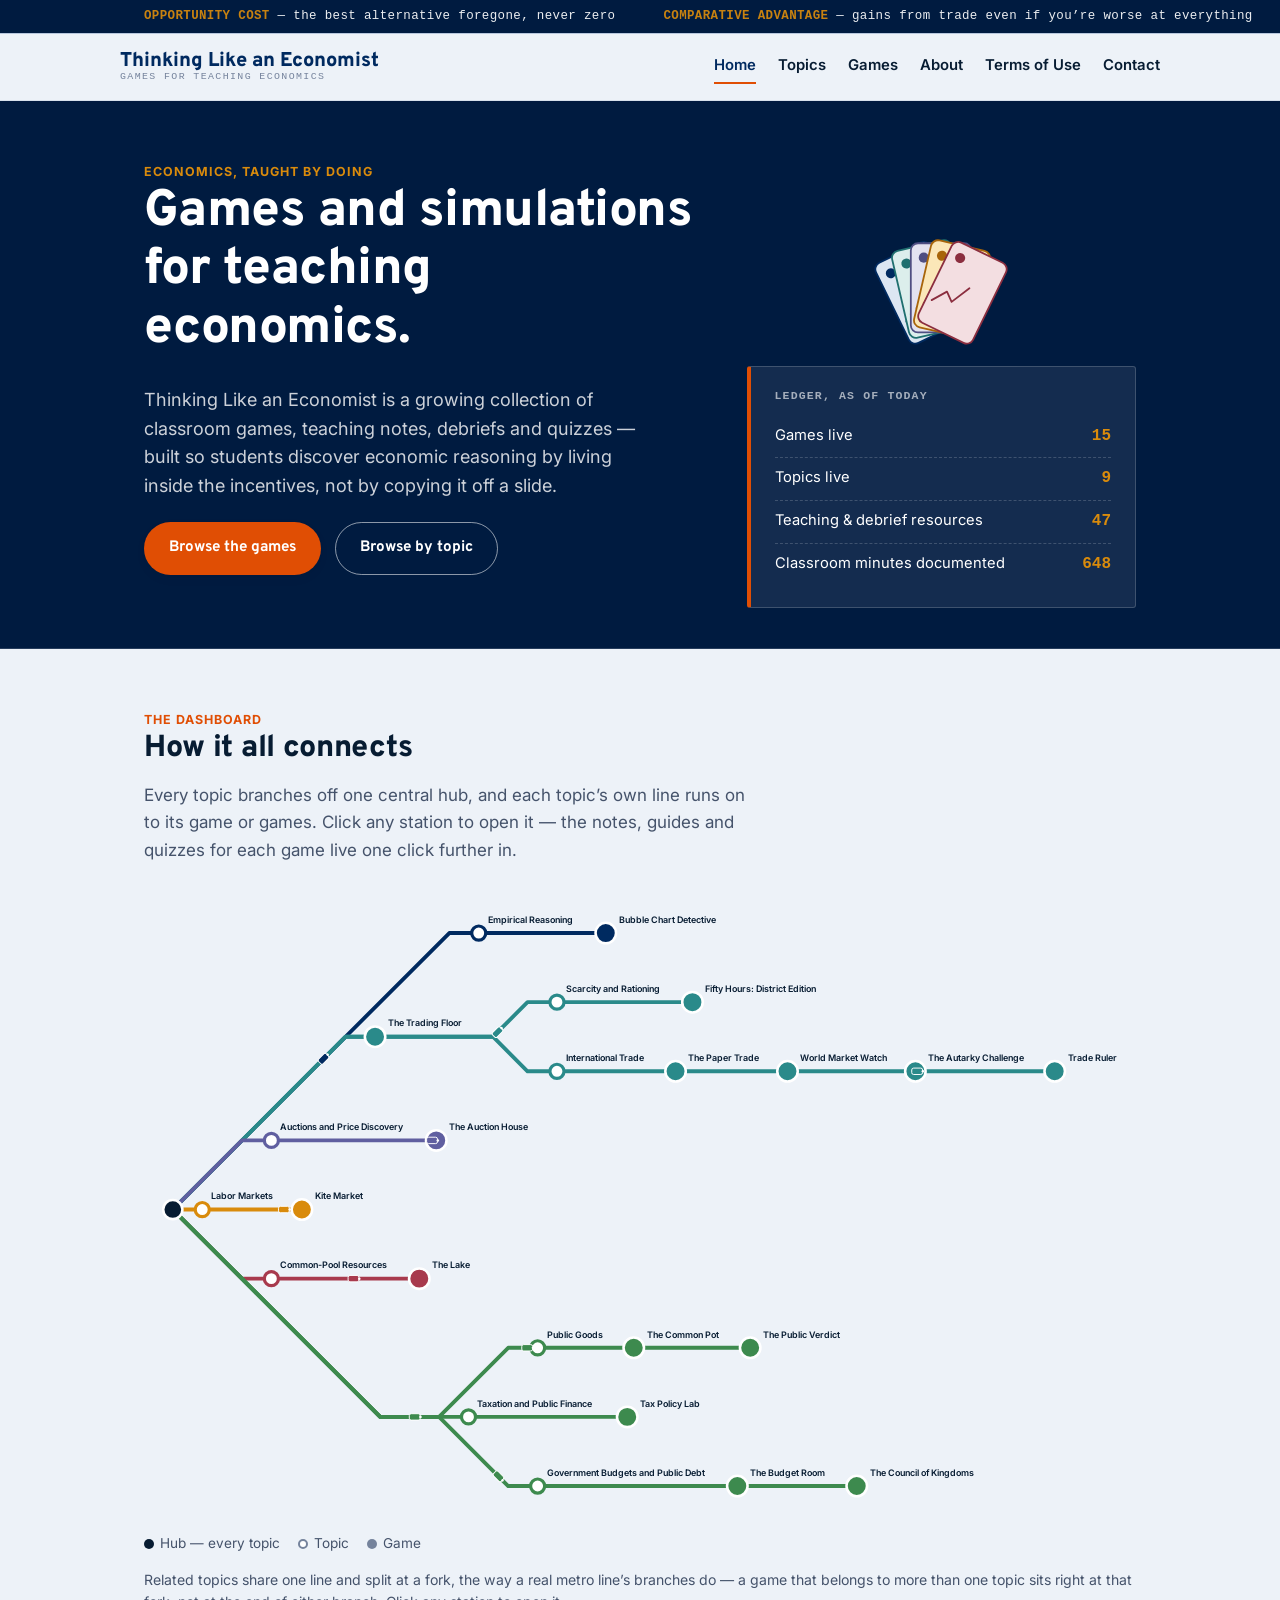
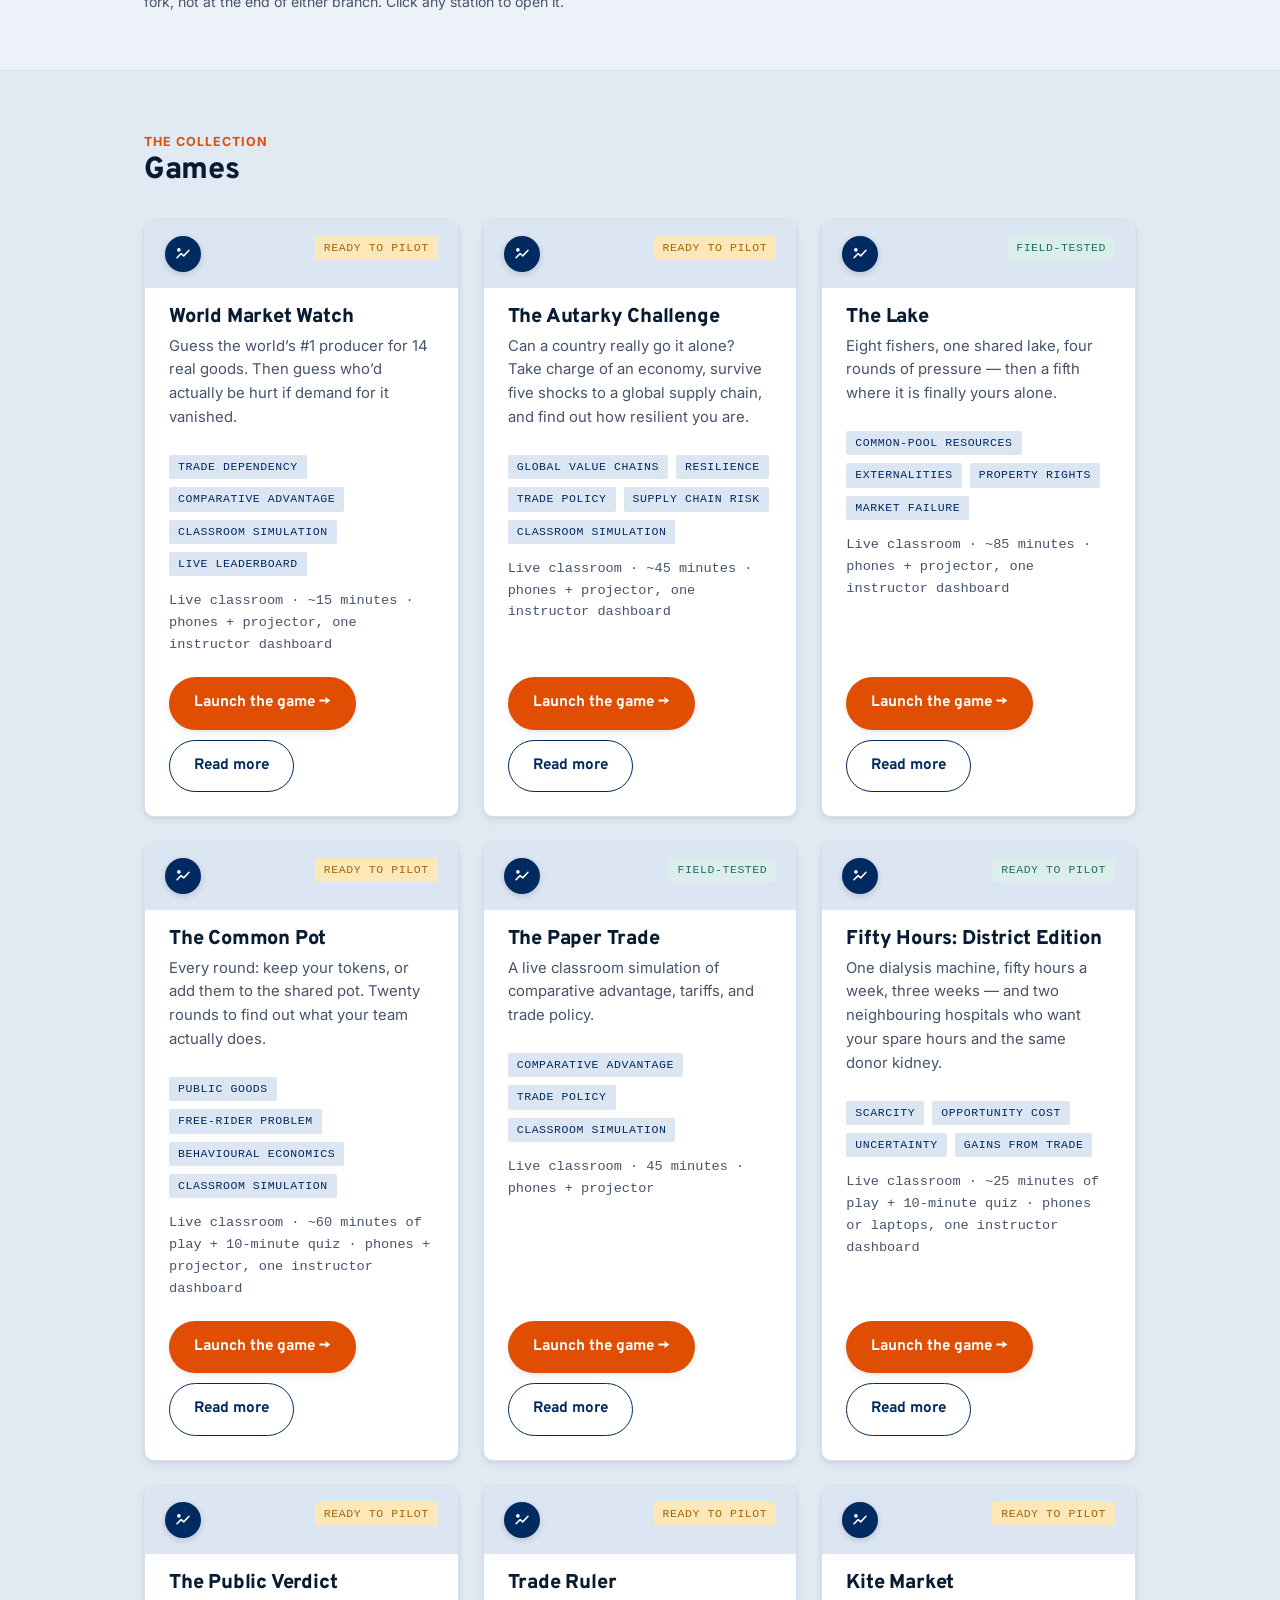
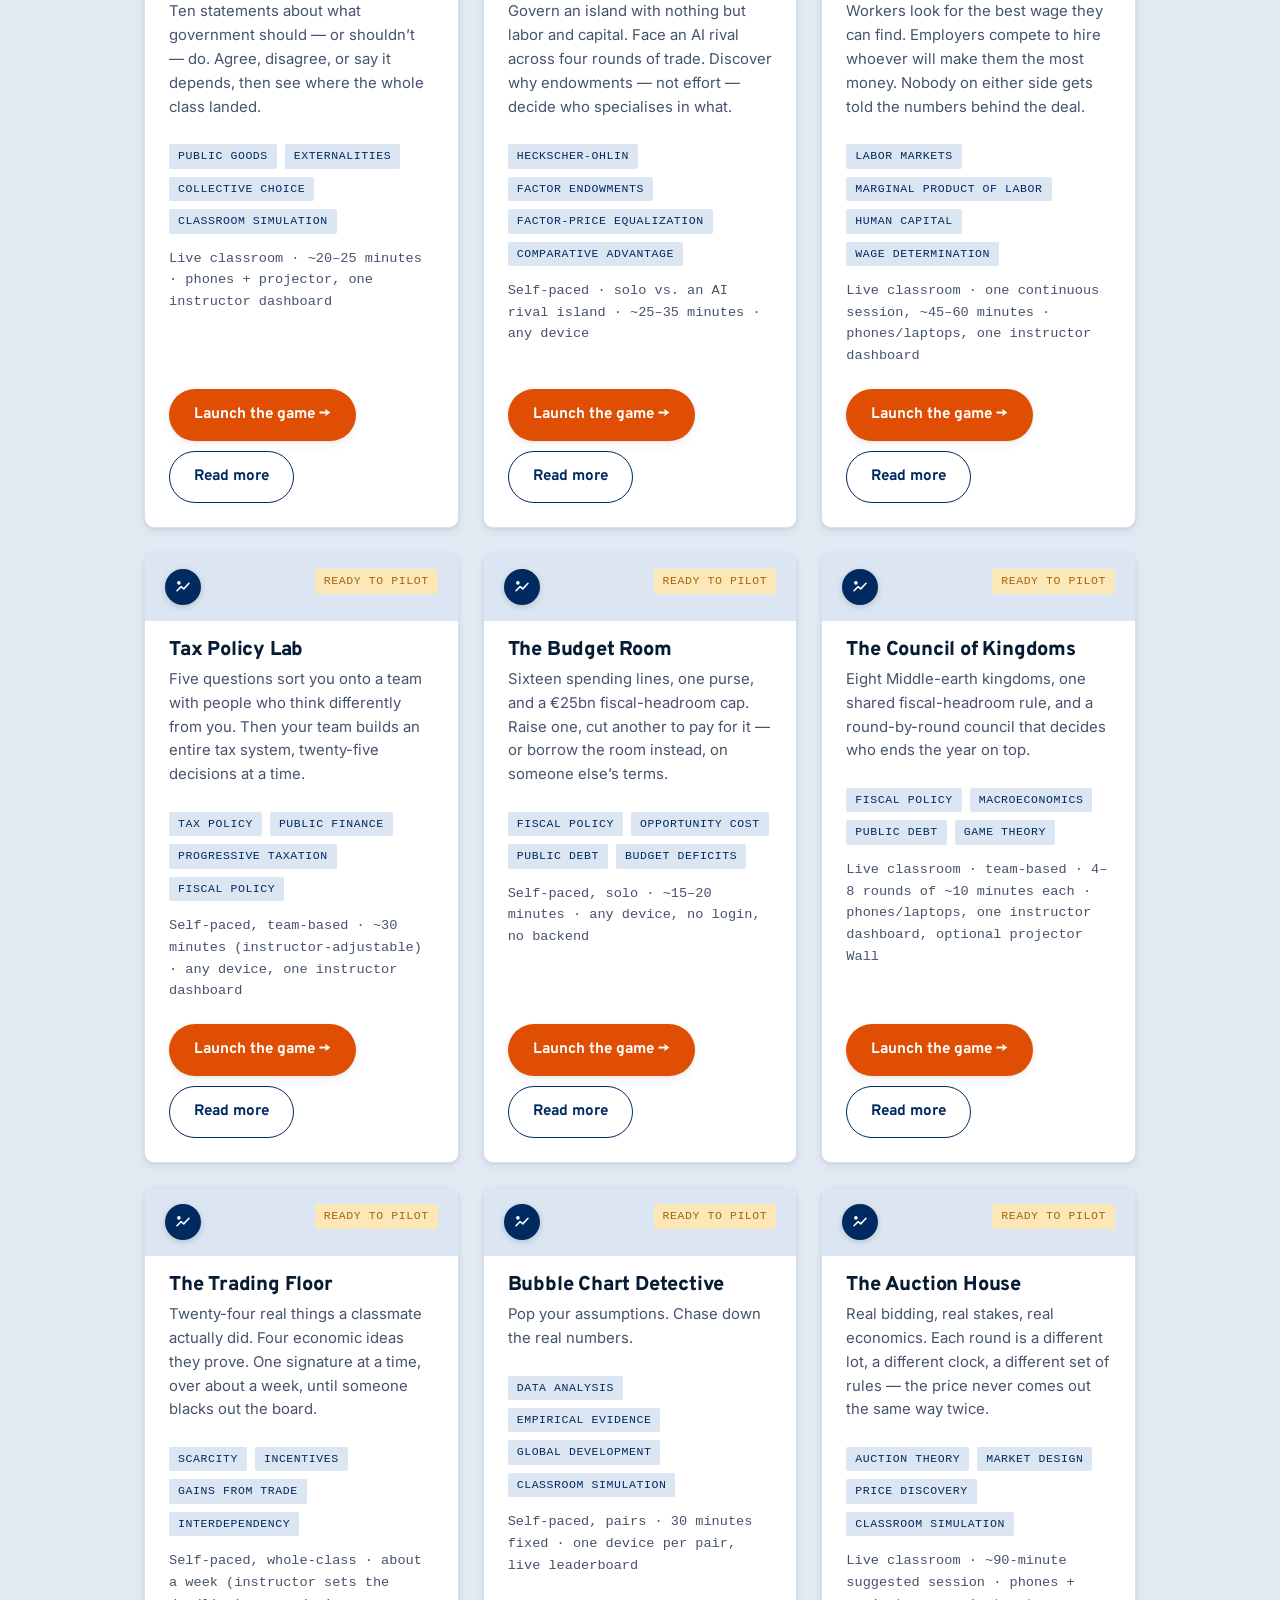
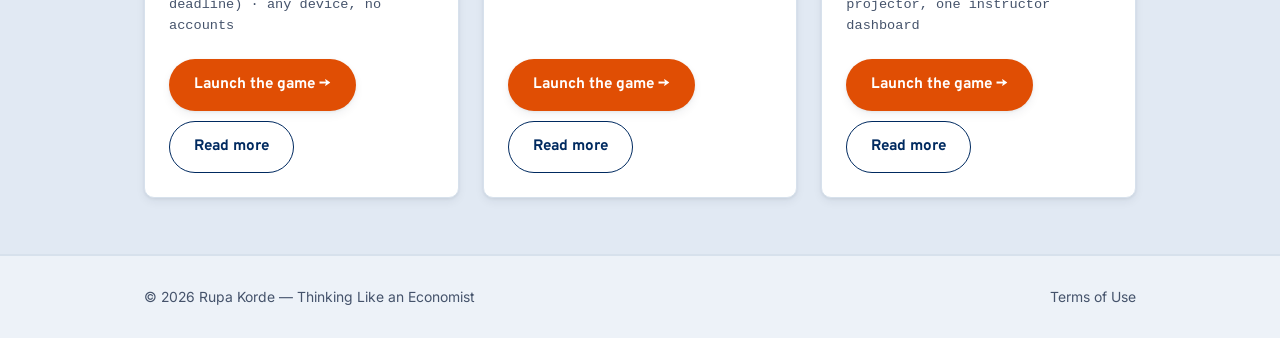
==== commit dd5b22fc: "Retire the solo Fifty Hours in favour of the District Edition Remove the original single-sitting Fif" ====
--- a/index.html
+++ b/index.html
@@ -805,30 +805,11 @@
       { k: "Conditions in the library", v: "51 across 6 categories" }
     ]
   },
-  "fifty-hours": {
-    id: "fifty-hours",
-    title: "Fifty Hours",
-    tagline: "One dialysis machine. Fifty hours a week. Fifteen patients who need more than that. You decide — alone, once, on the clock.",
-    description: "Each student runs a district hospital with one dialysis machine — fifty hours a week, and fifteen patients on this morning’s list whose combined need is ninety-five. There is no team and no live market: they allocate the hours alone, submit once, then answer fifteen graded questions on the economics of the choice they just made — scarcity, opportunity cost, sunk cost, and the gap between what people say about fairness and what they actually do once the machine is theirs to run. The instructor dashboard turns the whole class’s decisions into the debrief in real time.",
-    format: "Self-paced, individual & timed · ~12 minutes (instructor-adjustable) · any device, one instructor dashboard",
-    mode: "self-paced",
-    status: "live",
-    statusLabel: "Field-tested",
-    tags: ["Scarcity", "Opportunity cost", "Rationing", "Equity vs. efficiency"],
-    link: "https://script.google.com/macros/s/AKfycbwjEaH_ycldVWevCoJqLyht9IehdmA2S_csukSFUqLTjX-lR3FLKk4DjSQkBbVoePKtRw/exec",
-    linkLabel: null,
-    minutes: 12,
-    glance: [
-      { k: "Format", v: "Self-paced, individual & timed · ~12 minutes" },
-      { k: "Class size", v: "Any size · one attempt per student, timed and locked" },
-      { k: "The shortfall", v: "15 patients ask for 95 hours against a 50-hour machine" }
-    ]
-  },
   "fifty-hours-district": {
     id: "fifty-hours-district",
     title: "Fifty Hours: District Edition",
     tagline: "One dialysis machine, fifty hours a week, three weeks — and two neighbouring hospitals who want your spare hours and the same donor kidney.",
-    description: "The live, multi-week version of Fifty Hours. Each student runs a hospital in a district of three, with one dialysis machine and a list that always needs more than fifty hours. Over three instructor-paced weeks the list keeps changing: refused patients may die (each card states the odds), ticking certain patients unlocks new options and situations, and power cuts, a private clinic’s offer, a contamination scare, a transplant and a wealthy patient’s pledge are rolled when each week closes. Neighbours trade spare hours at prices they set and bid against each other for one donor kidney. Every hospital gets a full profit-and-loss and health ledger each week, and a class leaderboard ranks score (health points plus profit), lives lost, profit and idle hours. A 15-question locked quiz follows, and the instructor dashboard writes the debrief from the class’s own choices.",
+    description: "Each student runs a hospital in a district of three, with one dialysis machine and a list that always needs more than fifty hours. Over three instructor-paced weeks the list keeps changing: refused patients may die (each card states the odds), ticking certain patients unlocks new options and situations, and power cuts, a private clinic’s offer, a contamination scare, a transplant and a wealthy patient’s pledge are rolled when each week closes. Neighbours trade spare hours at prices they set and bid against each other for one donor kidney. Every hospital gets a full profit-and-loss and health ledger each week, and a class leaderboard ranks score (health points plus profit), lives lost, profit and idle hours. A 15-question locked quiz follows, and the instructor dashboard writes the debrief from the class’s own choices.",
     format: "Live classroom · ~25 minutes of play + 10-minute quiz · phones or laptops, one instructor dashboard",
     mode: "live",
     status: "live",
@@ -1048,8 +1029,8 @@
   {
     family: "trade",
     title: "Scarcity and Rationing",
-    description: "The constraint every economic decision starts from — not enough of something for everyone who wants it — and the different ways a society (or one person, alone, on the clock) can decide who gets it anyway: price, lottery, queue, or discretion. Explored hands-on through Fifty Hours, its three-week District Edition, and The Trading Floor.",
-    games: ["fifty-hours", "fifty-hours-district", "trading-floor"]
+    description: "The constraint every economic decision starts from — not enough of something for everyone who wants it — and the different ways a society (or one hospital, on the clock) can decide who gets it anyway: price, lottery, queue, or discretion. Explored hands-on through Fifty Hours: District Edition and The Trading Floor.",
+    games: ["fifty-hours-district", "trading-floor"]
   },
   {
     family: "trade",
@@ -1485,7 +1466,6 @@
   "the-lake": [["overview","Overview"],["round-cards","Round Cards"],["session-guide","Session Guide"],["debrief-guide","Debrief Guide"],["lessons-learned","Lessons Learned"]],
   "trade-game": [["overview","Overview"],["teaching-note","Teaching Note"],["debrief-note","Debrief Note"],["quiz","Quiz"],["student-note","Student Note"]],
   "the-common-pot": [["overview","Overview"],["teaching-note","Teaching Note"],["debrief-guide","Debrief Guide"],["student-note","Student Note"]],
-  "fifty-hours": [["overview","Overview"],["teaching-note","Teaching Note"],["debrief-guide","Debrief Guide"],["student-note","Student Note"]],
   "fifty-hours-district": [["overview","Overview"],["teaching-note","Teaching Note"],["debrief-guide","Debrief Guide"],["student-note","Student Note"]],
   "public-verdict": [["overview","Overview"],["teaching-note","Teaching Note"],["debrief-guide","Debrief Guide"],["student-note","Student Note"]],
   "trade-ruler": [["overview","Overview"],["teaching-note","Teaching Note"],["debrief-guide","Debrief Guide"],["student-note","Student Note"]],
@@ -3013,136 +2993,6 @@
   ) + '</section>';
 }
 
-/* ---- Fifty Hours ---- */
-function renderFiftyHoursTeachingNote(id){
-  var g = GAMES[id];
-  if(!g) return renderNotFound();
-  return '<section class="hero" style="padding-bottom:0">' + pageChrome(''
-    + '<span class="eyebrow">Teaching note</span>'
-    + '<h1>Running '+esc(g.title)+'</h1>'
-    + '<p class="lead">Twelve minutes, alone, on the clock — then the debrief is mostly written for you before you open it.</p>'
-    + subNav(id, "teaching-note")
-  ) + '</section>'
-  + '<section style="padding-top:0">' + pageChrome(''
-    + '<div class="at-a-glance">'
-    +   '<div class="item"><div class="k">Session length</div><div class="v">~12 minutes by default (1–90, instructor-adjustable) — one continuous timed block</div></div>'
-    +   '<div class="item"><div class="k">Students need</div><div class="v">A name and roll number — no account, one attempt each</div></div>'
-    +   '<div class="item"><div class="k">Instructor needs</div><div class="v">The passcode set from the Sheet menu, and the dashboard projected</div></div>'
-    +   '<div class="item"><div class="k">Format</div><div class="v">Individual and simultaneous — every student runs the clock alone, on their own device</div></div>'
-    + '</div>'
-    + accordionHtml([
-      { title: "Learning objectives", open: true, html:
-        "<ul><li>Feel scarcity as a binding constraint before being handed the word for it — ninety-five hours asked for, fifty available.</li>"
-        + "<li>Discover opportunity cost, sunk cost and indivisibility by making one real, locked decision, not by defining them.</li>"
-        + "<li>Tell an efficiency argument apart from an equity argument — the quiz asks for both, on the same case.</li>"
-        + "<li>Notice the gap, in themselves, between the principle they can state in a quiz and the choice they actually made ten minutes earlier.</li></ul>"
-      },
-      { title: "Before class", html:
-        "<ul><li>Open the Sheet’s <em>Fifty Hours</em> menu and run “Set up game” — it asks for an instructor passcode.</li>"
-        + "<li>Set the time limit from the dashboard (1–90 minutes; new attempts only — anyone mid-activity keeps their original clock).</li>"
-        + "<li>Join as a test student on your own device to confirm the link works, then clear submissions from the Sheet menu so the roster is clean.</li>"
-        + "<li>Confirm activity status is “Open” before students arrive — closing it blocks new starts but lets anyone mid-activity finish.</li></ul>"
-      },
-      { title: "What a student actually does", html:
-        "<ol style=\"padding-left:20px;line-height:1.7\">"
-        + "<li><strong>Gate:</strong> enters name and roll number, reads six rules, clicks “Start the clock” — the timer starts on that click and does not stop.</li>"
-        + "<li><strong>Step 1 — the list:</strong> fifteen patient cards (id, name, age, hours required, one line of context), a live 50-cell hour ledger that fills blue and turns red past capacity, and two ungraded dropdowns — who they were most certain about, and which refusal was hardest.</li>"
-        + "<li><strong>Step 2 — fifteen questions:</strong> one mark each, no negative marking, answers lock the instant they’re clicked. Unanswered questions can still be submitted — they just score zero.</li>"
-        + "<li><strong>Result:</strong> an immediately locked, fully explained scorecard — every question revealed with the correct answer, their own answer if wrong, and the reasoning. One attempt per roll number, enforced server-side; reopening the link after submission just replays the same locked result.</li></ol>"
-      },
-      { title: "The list and the shortfall", html:
-        "<p>Fifteen patients ask for ninety-five hours combined; the machine has fifty. That forty-five-hour gap is deliberate — it is large enough that no combination of “everyone reasonable” fits, so a real refusal is unavoidable, not an edge case a clever list can dodge.</p>"
-        + "<p>A few names worth knowing before you watch the dashboard: <strong>Hema Joshi</strong> (12 hrs) is the single largest claim on the machine — three smaller patients together cost the same twelve hours. <strong>Kabir Sen</strong> offers ten times the cost of his slot. <strong>Jaya Krishnan</strong> pledges to fund a second machine if she is alive in a year. <strong>Omkar Bhosale</strong> has already held a slot for three years. <strong>Eshan Qureshi</strong> will not survive the month without treatment. <strong>Noor Ali</strong>’s need will roughly double next week if refused now.</p>"
-      },
-      { title: "The quiz, and why it is not abstract", html:
-        "<p>All fifteen questions are written against the list the student just built, not a textbook scenario — the Hema question asks about the twelve hours they may have just given her; the Kabir question asks about the price-rationing they may have just practised. Two questions apply sunk-cost reasoning twice, once to the $250,000 machine and once to a person (Omkar) who has already held a slot for three years — the dashboard tracks separately how many students catch the fallacy in money but miss it in a person.</p>"
-      },
-      { title: "What to watch on the dashboard", html:
-        "<ul><li>Six live stat tiles (submissions, average score, average hours booked, students over capacity, average time, average tab-switches) refresh every 8 seconds.</li>"
-        + "<li>A “For the debrief” card auto-writes discussion starters from the live data — the most-agreed and least-popular patient, the factor tag that moved the room most, and how many students went over fifty hours.</li>"
-        + "<li>A “Say vs. do” card is the sharpest thing on the dashboard: what share of students who correctly named price-rationing as an equity problem still gave Kabir Sen his hours anyway, and what share who correctly reasoned the trio was more efficient than Hema alone still chose Hema. Open with these two.</li></ul>"
-      }
-    ])
-    + '<p style="margin-top:20px;max-width:70ch">Once submissions are in, move into the <a href="#/games/'+id+'/debrief-guide">debrief guide</a> — most of it is generated live on the dashboard, this page is the script for reading it aloud.</p>'
-  ) + '</section>';
-}
-
-function renderFiftyHoursDebriefGuide(id){
-  var g = GAMES[id];
-  if(!g) return renderNotFound();
-  return '<section class="hero" style="padding-bottom:0">' + pageChrome(''
-    + '<span class="eyebrow">Debrief guide</span>'
-    + '<h1>Debriefing '+esc(g.title)+'</h1>'
-    + '<p class="lead">The dashboard writes half of this debrief for you, live, from what the class actually did — read it aloud before asking anything below.</p>'
-    + subNav(id, "debrief-guide")
-  ) + '</section>'
-  + '<section style="padding-top:0">' + pageChrome(''
-    + accordionHtml([
-      { title: "Start here — what the dashboard already told you", open: true, html:
-        "<p>Project the “For the debrief” card first: which patient the class agreed on, which one split the room, and which factor — chronic need, ability to pay, an outside option — was actually associated with being treated. Then open “Say vs. do”: the share of students who called price-rationing inequitable in the quiz but still gave Kabir Sen his hours, and the share who reasoned the trio was more efficient than Hema alone but chose Hema anyway. These two numbers are the debrief — everything below just gives you language for them.</p>"
-      },
-      { title: "Efficiency vs. equity — not the same objection", html:
-        '<div class="qa-block"><div class="who">Ask the room</div><ul>'
-        + "<li>Someone in the quiz said giving the machine to whoever pays most is unfair. Is that an efficiency argument or an equity argument — and does the dashboard say the room actually acted on it?</li>"
-        + "<li>Chetna Pillai (4 hrs, lifelong need) versus a patient who needs the machine once and never again — does “most benefit per hour” favour the same choice as “most in need”? When do those two principles agree, and when do they split?</li></ul></div>"
-      },
-      { title: "Sunk cost — easy in money, hard in a person", html:
-        '<div class="qa-block"><div class="who">Ask the room</div><ul>'
-        + "<li>The $250,000 machine, paid two years ago, shouldn’t affect this week’s decision — everyone agrees. Omkar Bhosale has already held a slot for three years. Is that any different, economically — and did it feel different when his card was in front of you?</li>"
-        + "<li>If sunk-cost reasoning is easier to apply to money than to people, what does that predict about decisions your class will actually face later — a failing project with a well-liked lead, a hire that isn’t working out?</li></ul></div>"
-      },
-      { title: "Rationing, four ways", html:
-        "<p>The quiz named four rationing mechanisms across its questions: price (Kabir Sen’s offer), administrative discretion (the hospital simply deciding), queue, and lottery — none used in this activity, which is itself worth naming. Every method has a winner and a loser; the activity just makes students pick one and live inside it for twelve minutes.</p>"
-        + '<div class="qa-block"><div class="who">Ask the room</div><ul>'
-        + "<li>If you had used a lottery instead of your own judgment, would the list feel more fair, or just less accountable — and to whom?</li>"
-        + "<li>Kabir Sen’s offer was ten times the slot’s cost. What would the money actually have bought — and does knowing that change your answer?</li></ul></div>"
-      },
-      { title: "Idle hours and dynamic scarcity", html:
-        '<div class="qa-block"><div class="who">Ask the room</div><ul>'
-        + "<li>Unused hours this week don’t carry over — they’re simply gone. If you left the machine idle even for one hour, what did that idle hour actually cost, and who paid it?</li>"
-        + "<li>Noor Ali’s need roughly doubles next week if refused now. Does that change what “efficient” means this week — are you minimising this week’s shortfall, or next month’s?</li></ul></div>"
-      }
-    ])
-  ) + '</section>';
-}
-
-function renderFiftyHoursStudentNote(id){
-  var g = GAMES[id];
-  if(!g) return renderNotFound();
-  var glossary = [
-    { term: "Scarcity", def: "Not enough of something for everyone who wants it — the constraint the whole activity sits inside." },
-    { term: "Opportunity cost", def: "The best alternative you gave up by choosing what you chose — whoever you turned down to make room." },
-    { term: "Sunk cost", def: "Money or time already spent, that a rational decision should ignore — harder to actually ignore when it’s a person, not a number." },
-    { term: "Indivisibility", def: "A good that can’t be split and still work — half a treatment is not half a cure." },
-    { term: "Rationing", def: "Any method for deciding who gets a scarce good when there isn’t enough for everyone — price, queue, lottery, or discretion." },
-    { term: "Equity vs. efficiency", def: "Two different questions — how much total benefit a choice produces, versus how fairly it’s distributed. A choice can score well on one and badly on the other." }
-  ].map(function(t){ return '<dt>'+esc(t.term)+'</dt><dd>'+esc(t.def)+'</dd>'; }).join("");
-  return '<section class="hero" style="padding-bottom:0">' + pageChrome(''
-    + '<span class="eyebrow">Student note</span>'
-    + '<h1>Before you play</h1>'
-    + '<p class="lead">A plain-language recap, before or after a session of '+esc(g.title)+'.</p>'
-    + subNav(id, "student-note")
-  ) + '</section>'
-  + '<section style="padding-top:0">' + pageChrome(''
-    + accordionHtml([
-      { title: "What you are actually doing", open: true, html:
-        "<p>You run a hospital with one dialysis machine, fifty hours a week, and fifteen patients on this morning’s list who between them need far more than that. You decide, alone, who gets the hours — then answer fifteen questions on the economics of the decision you just made.</p>"
-        + "<ul><li>Once you click “Start the clock,” you have one continuous block of time for reading, allocating, and all fifteen questions — there is no pause.</li>"
-        + "<li>A patient gets all of their hours or none — there is no partial dose, and no saving unused hours for next week.</li>"
-        + "<li>You get one attempt, tied to your roll number. There is no do-over.</li></ul>"
-      },
-      { title: "A few honest tips", html:
-        "<ul><li>There is no correct list — the fifteen questions afterwards are what’s actually marked, so don’t spend your clock hunting for a “right” allocation.</li>"
-        + "<li>An answer locks the moment you click it. Read all four options before you touch one.</li>"
-        + "<li>There’s no negative marking — if you’re short on time, answer rather than leave a question blank.</li>"
-        + "<li>Your “most certain” and “hardest refusal” answers aren’t graded, but they’re exactly what the class debrief runs on — answer them honestly, not strategically.</li></ul>"
-      },
-      { title: "Terms you will want to know", html: '<dl class="glossary">' + glossary + '</dl>' }
-    ])
-    + '<div class="editor-note" style="margin-top:20px"><strong>One thing this note will not tell you:</strong> which fifteen names to write down. There is no correct list — only fifteen questions afterwards that are.</div>'
-  ) + '</section>';
-}
-
 /* ---- Fifty Hours: District Edition ---- */
 function renderFHDTeachingNote(id){
   var g = GAMES[id];
@@ -4727,11 +4577,6 @@
     "teaching-note": renderCommonPotTeachingNote,
     "debrief-guide": renderCommonPotDebriefGuide,
     "student-note": renderCommonPotStudentNote
-  },
-  "fifty-hours": {
-    "teaching-note": renderFiftyHoursTeachingNote,
-    "debrief-guide": renderFiftyHoursDebriefGuide,
-    "student-note": renderFiftyHoursStudentNote
   },
   "fifty-hours-district": {
     "teaching-note": renderFHDTeachingNote,
@@ -5060,6 +4905,8 @@
 function route(){
   var hash = location.hash.replace(/^#\/?/, "").replace(/\/$/, "");
   var parts = hash ? hash.split("/") : [];
+  /* the original solo Fifty Hours was retired in favour of the District Edition; keep old links working */
+  if(parts[0] === "games" && parts[1] === "fifty-hours"){ parts[1] = "fifty-hours-district"; location.replace("#/" + parts.join("/")); return; }
   var app = document.getElementById("app");
   var html = "";
   var top = parts[0] || "";
